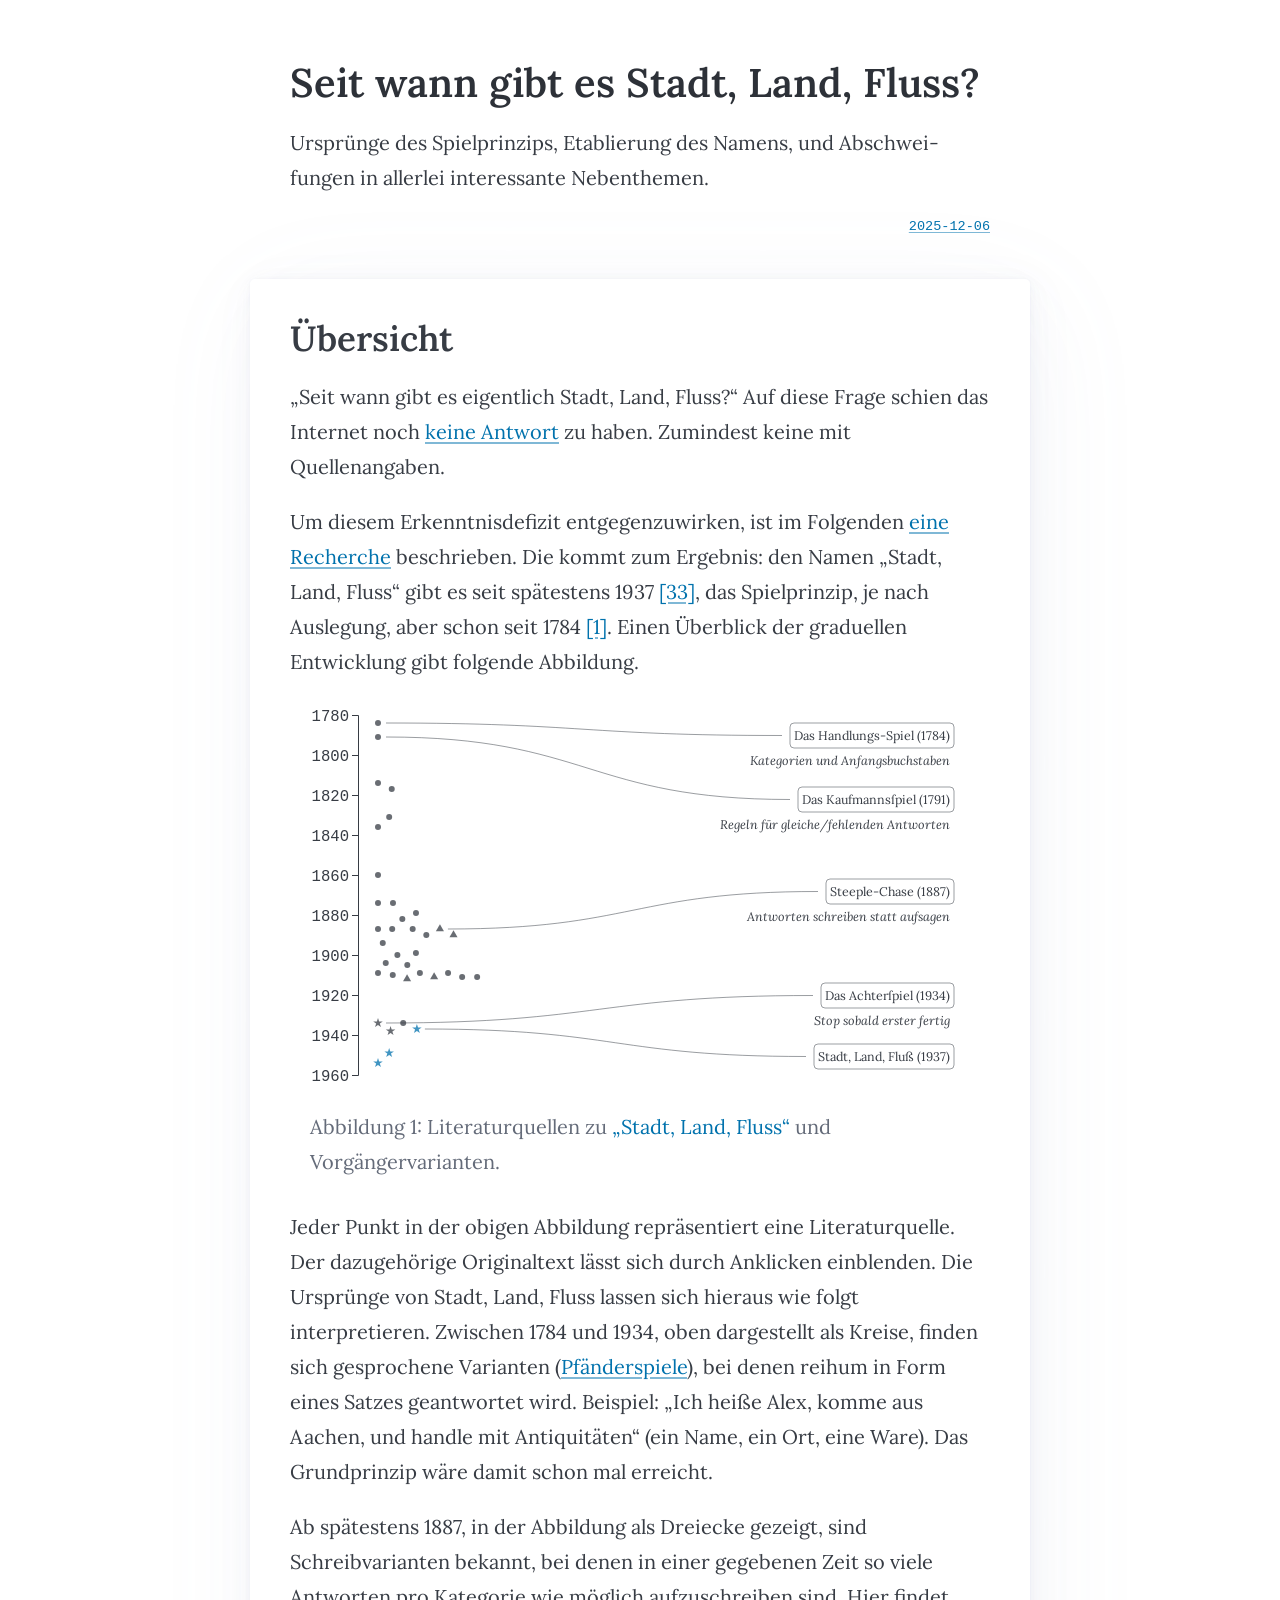
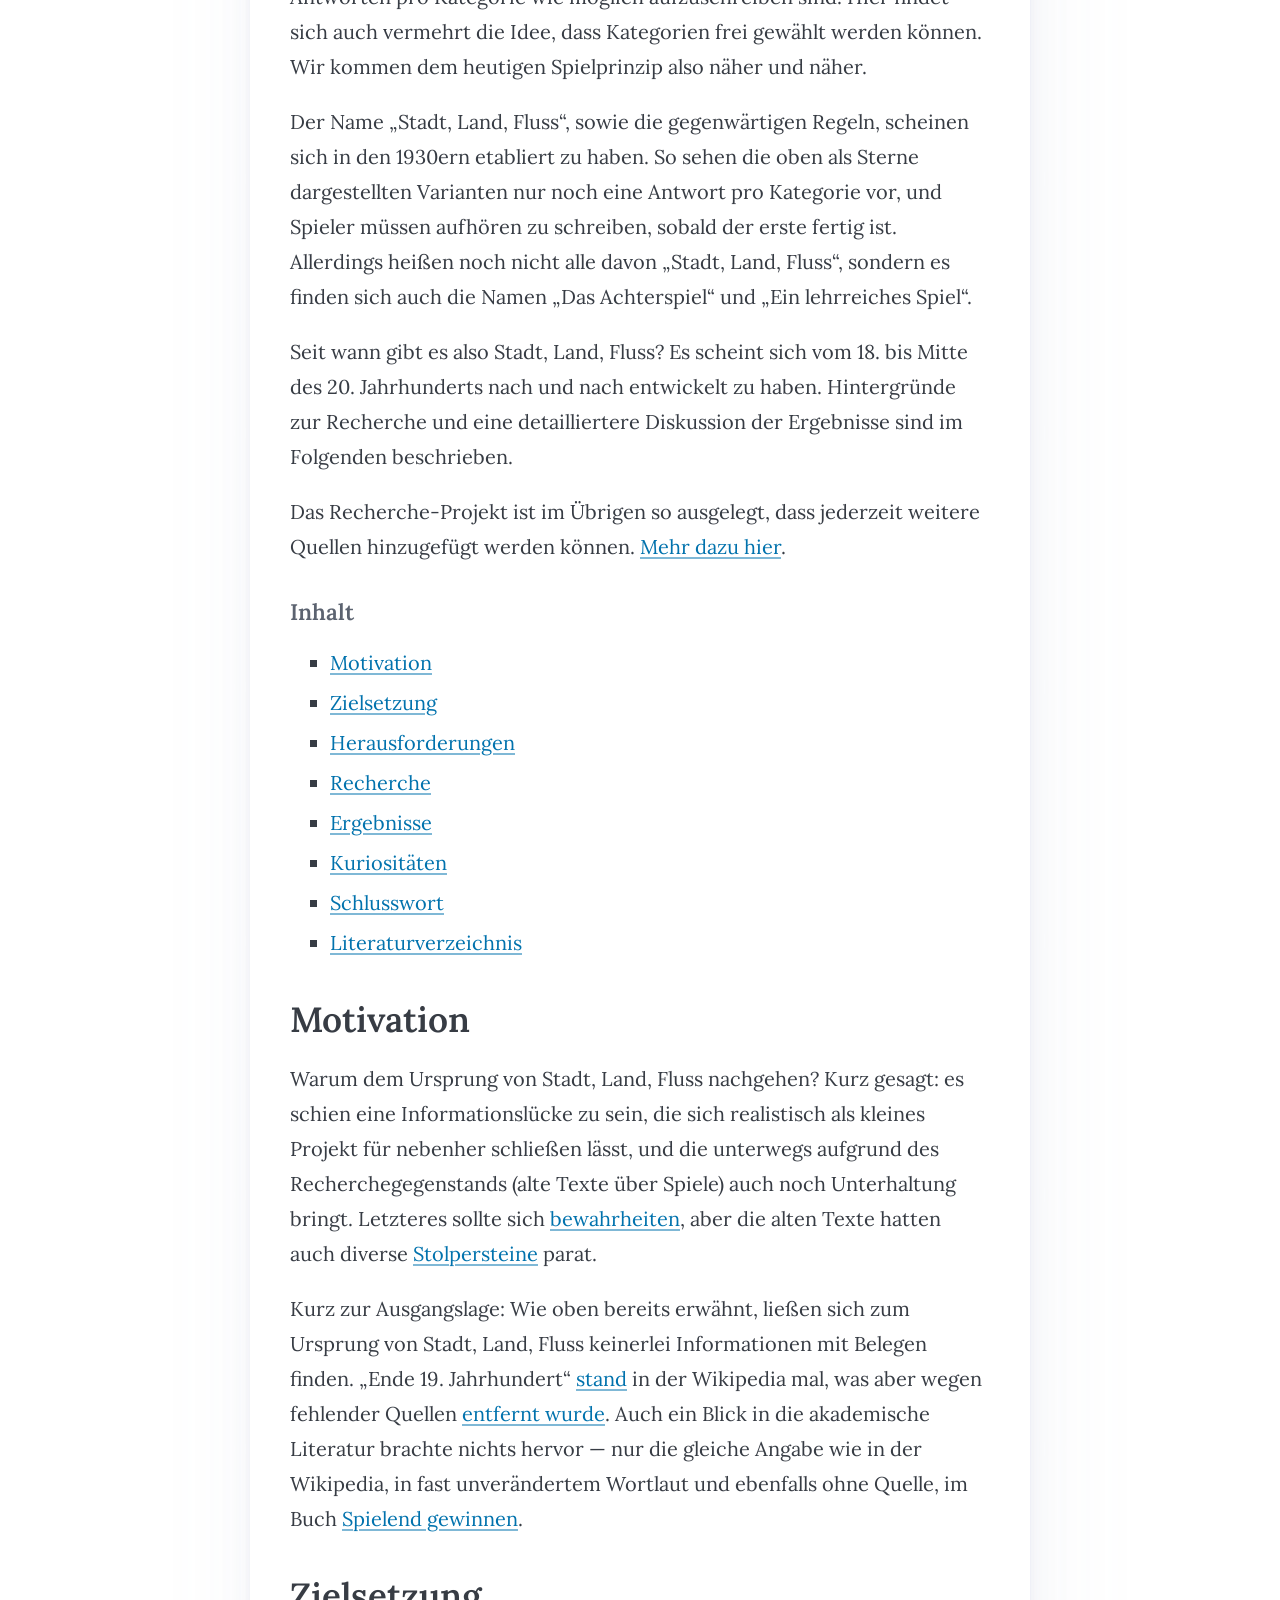
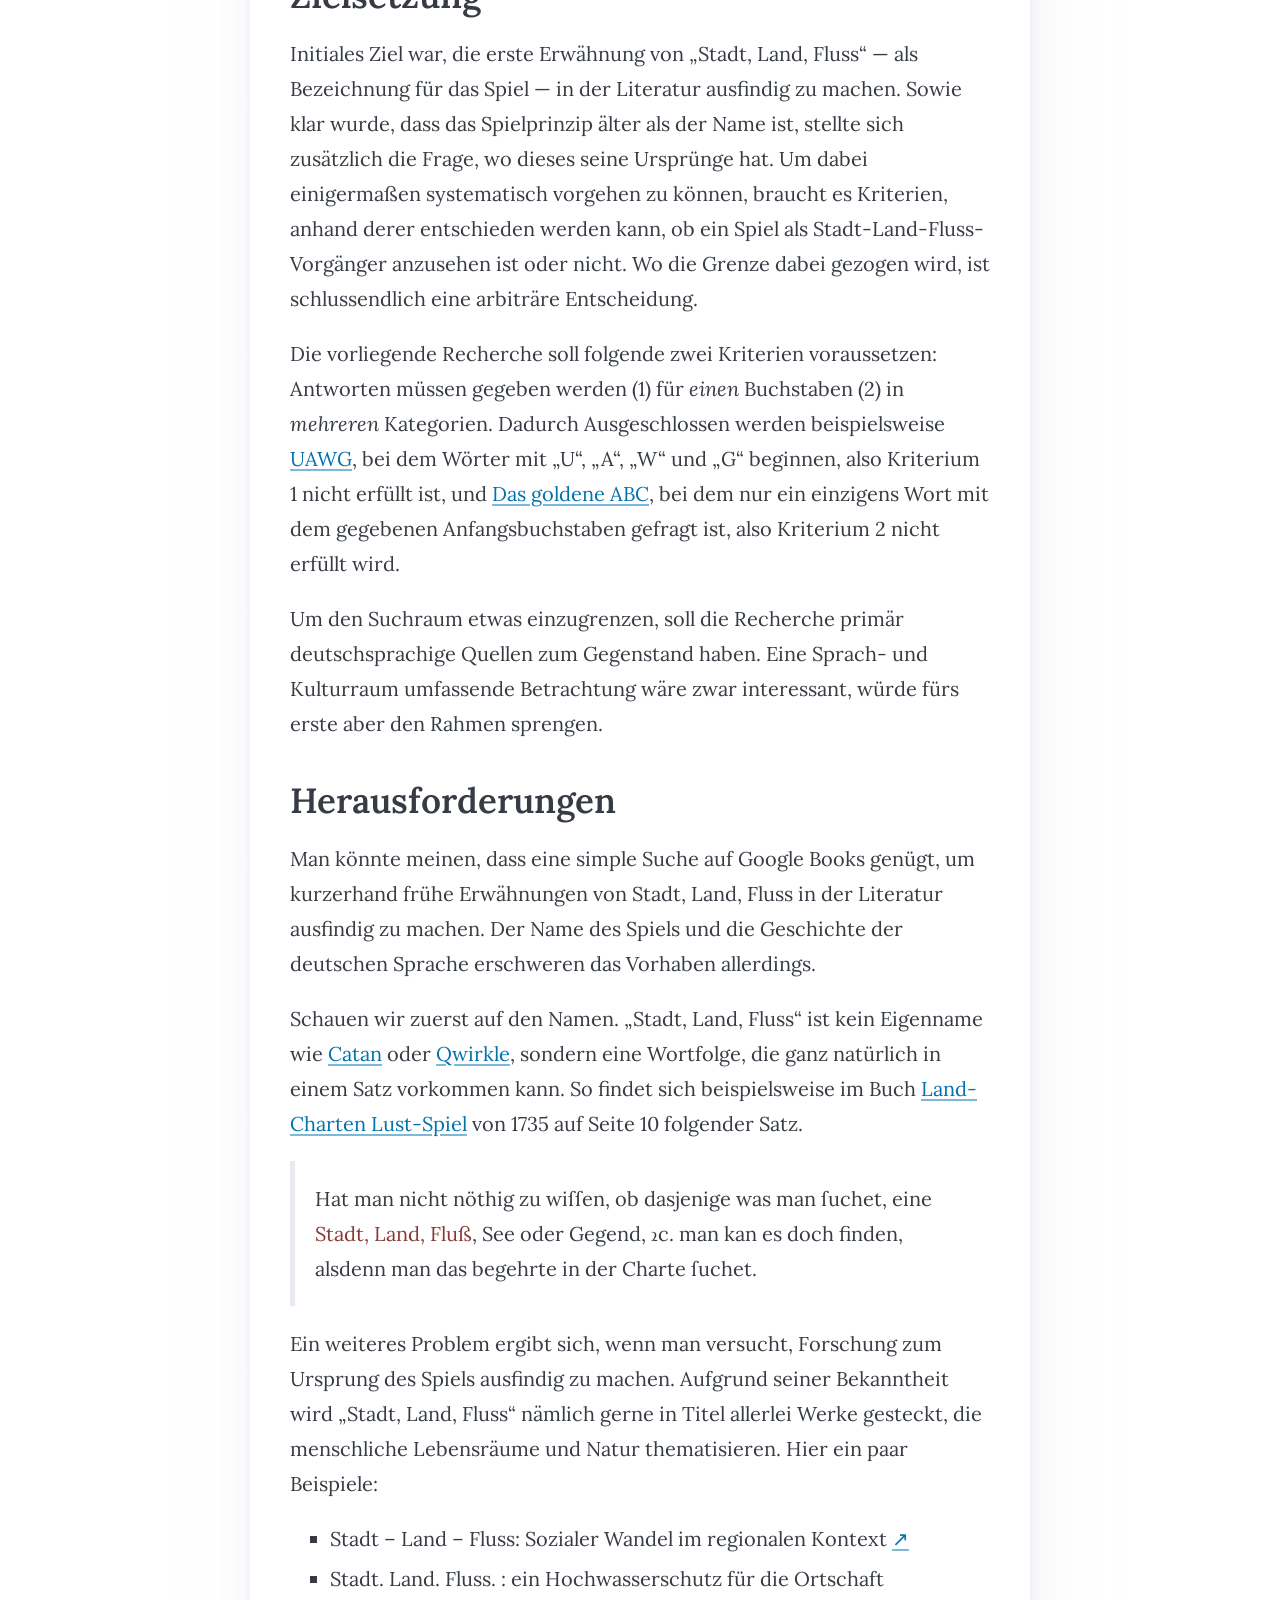
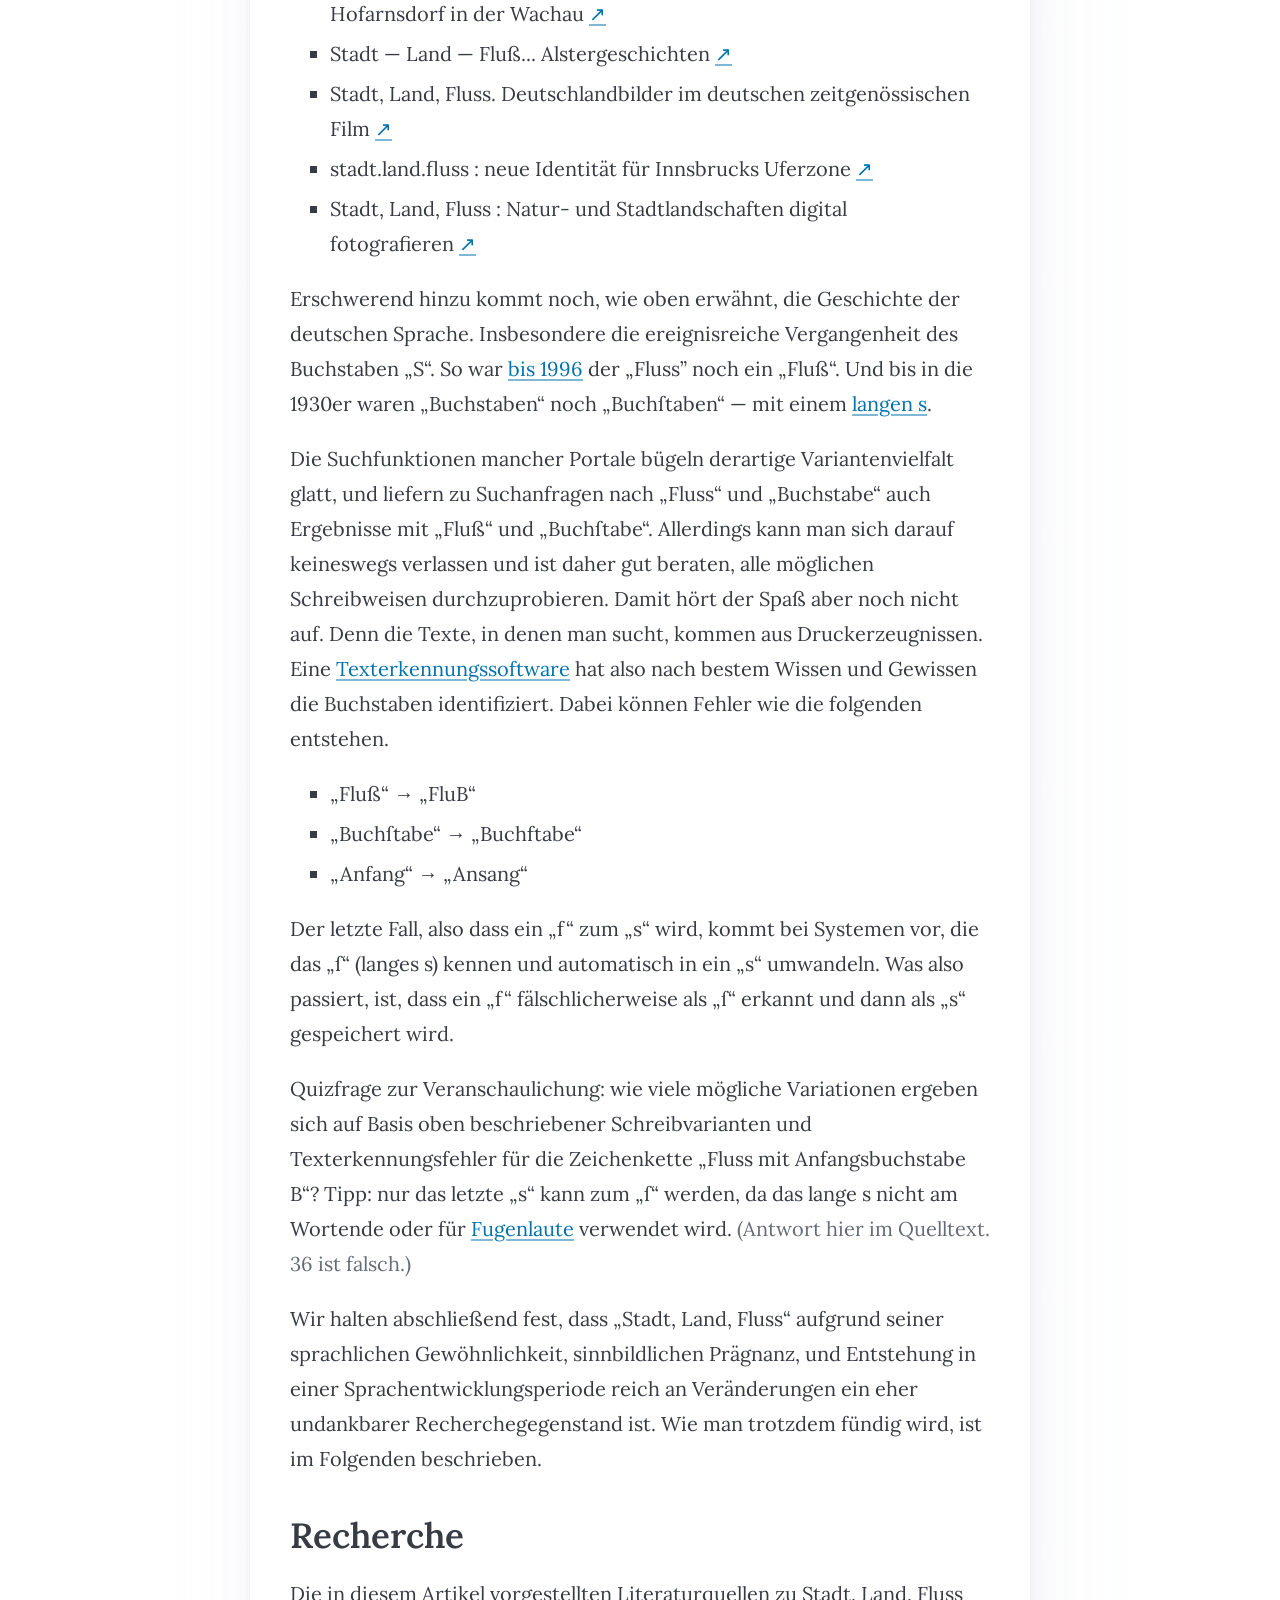
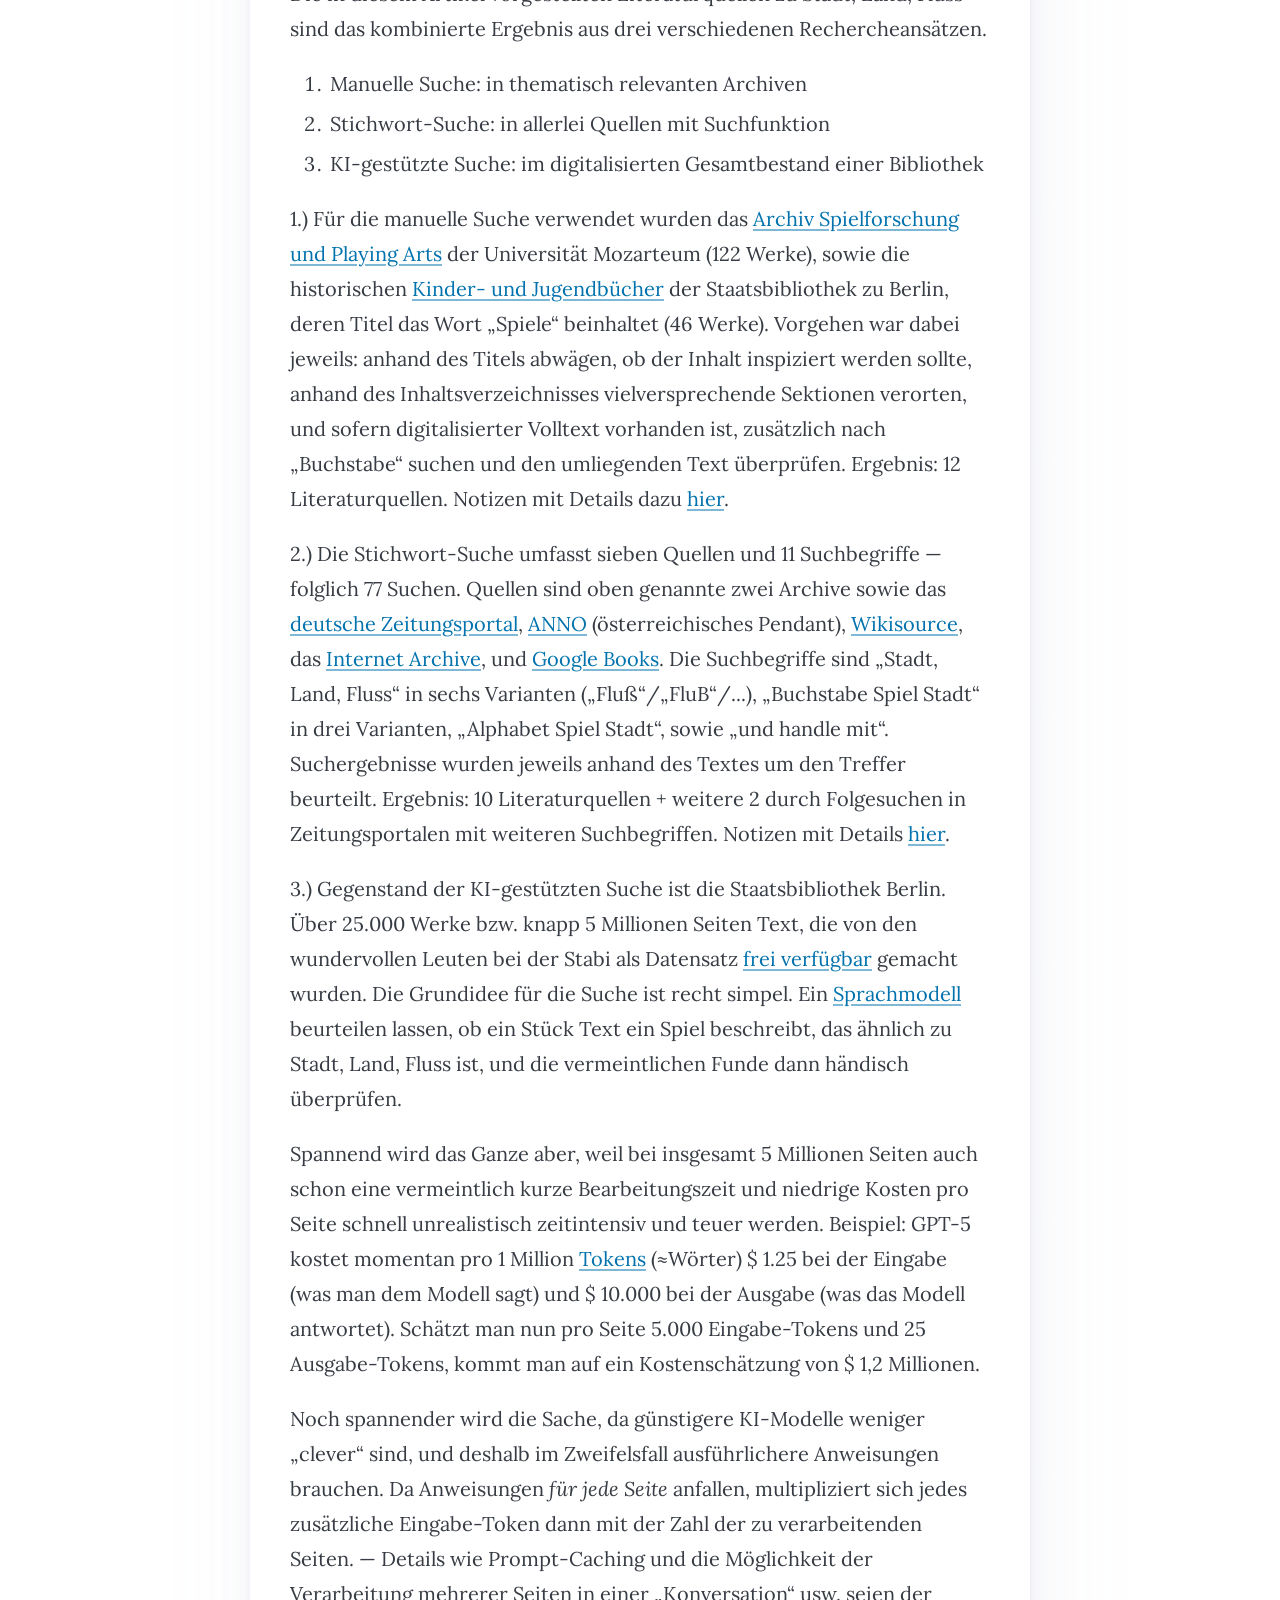
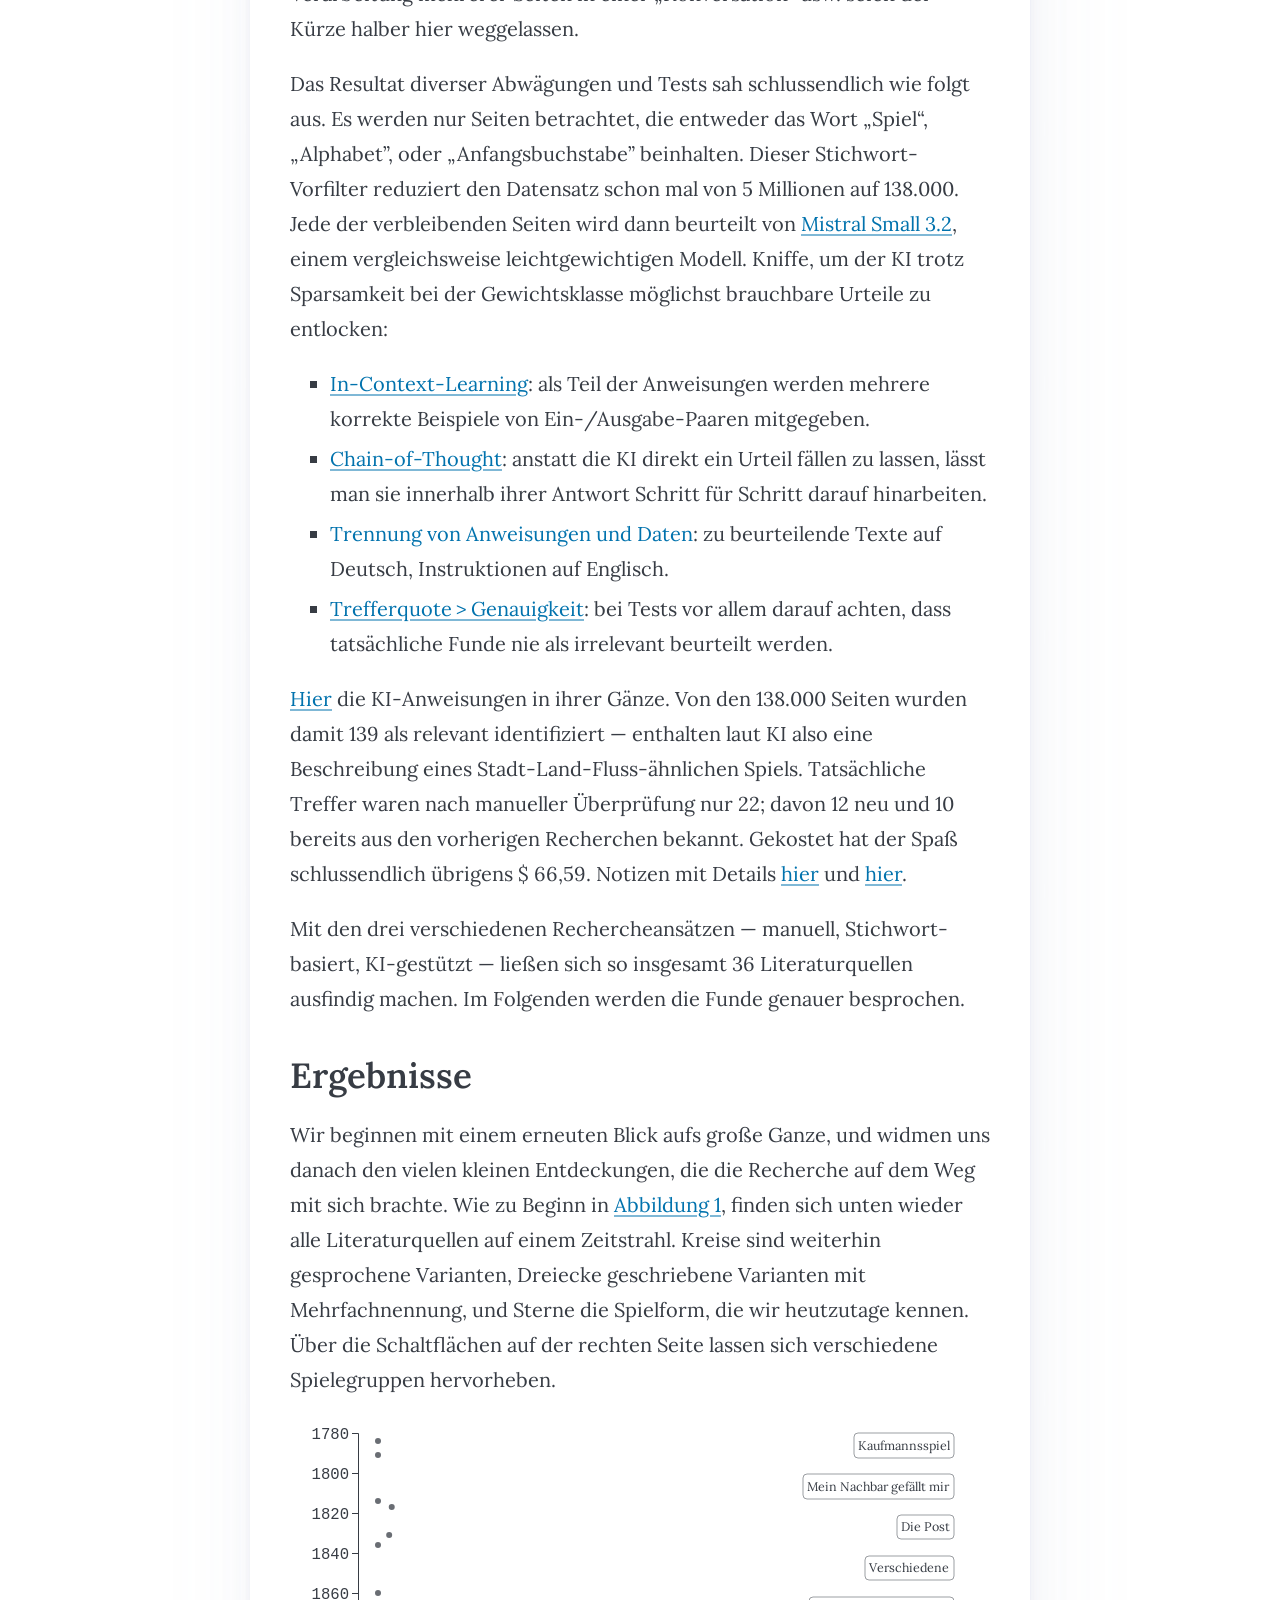
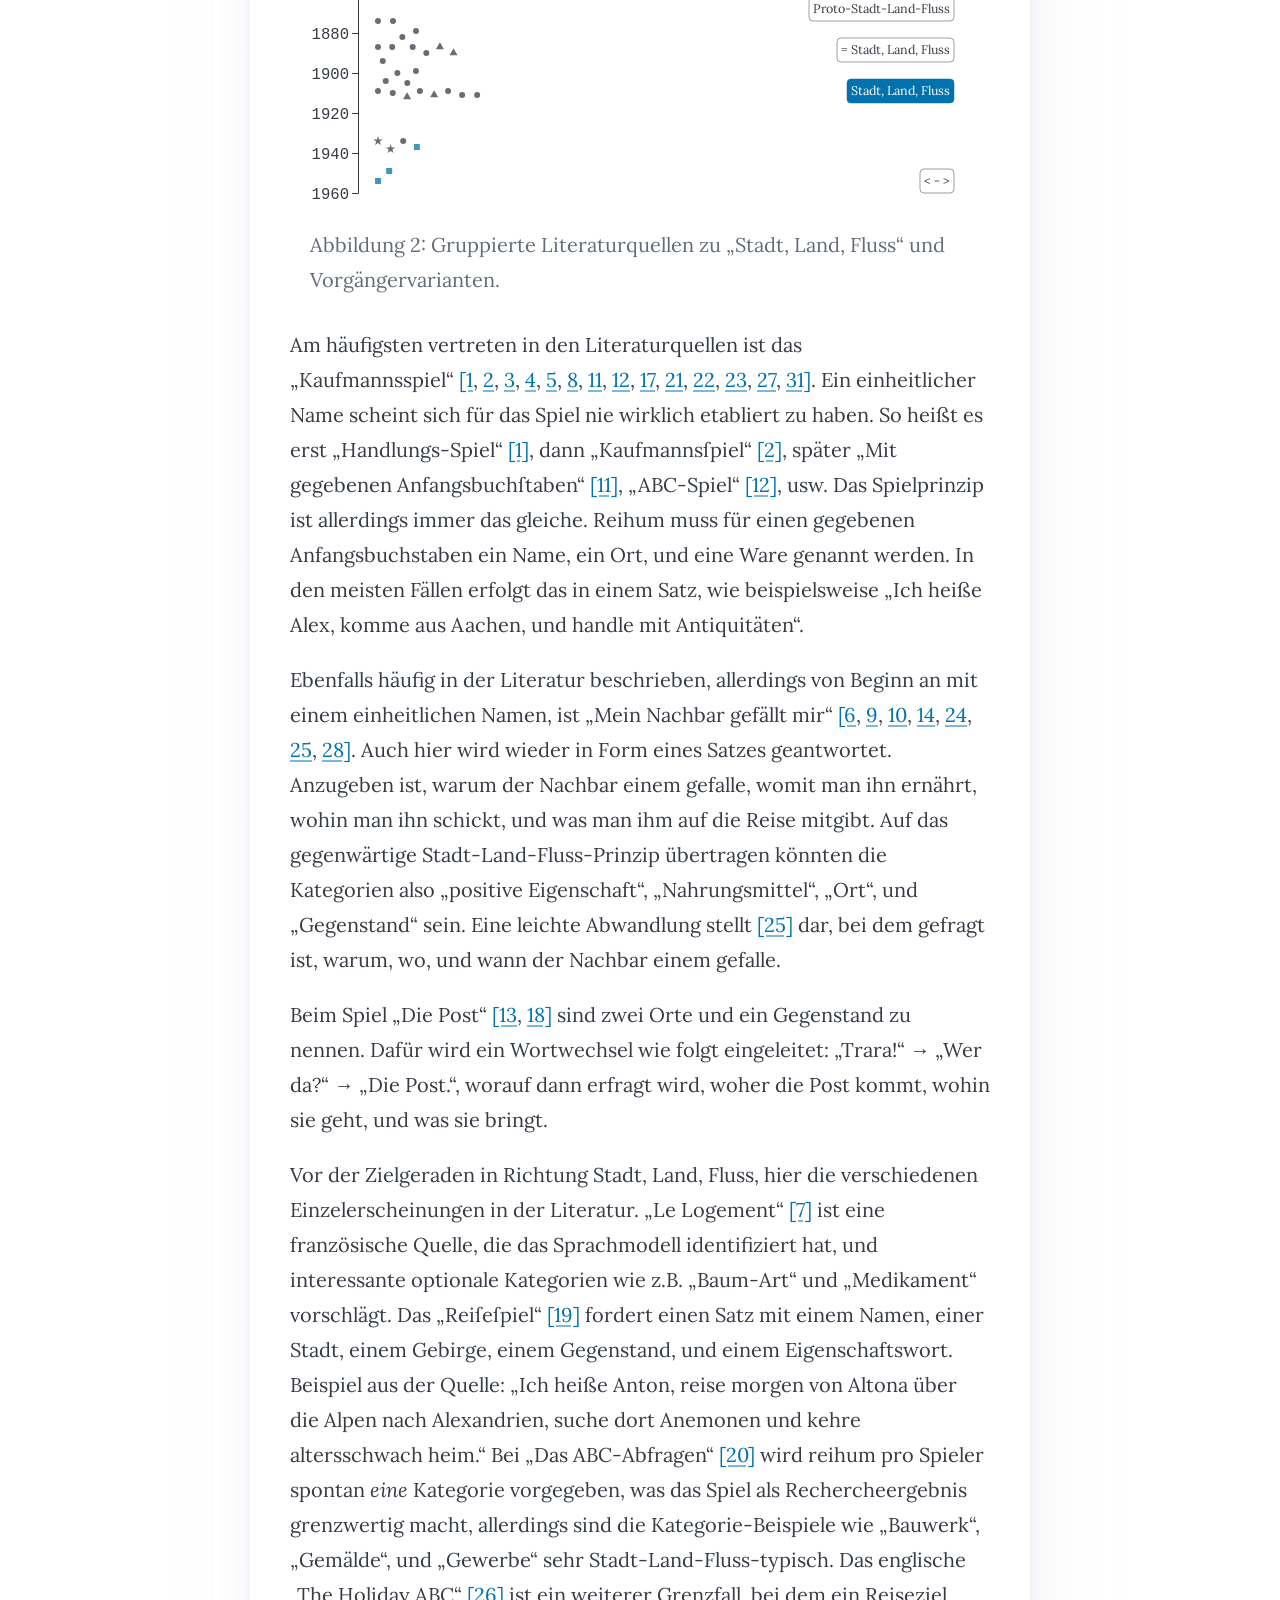
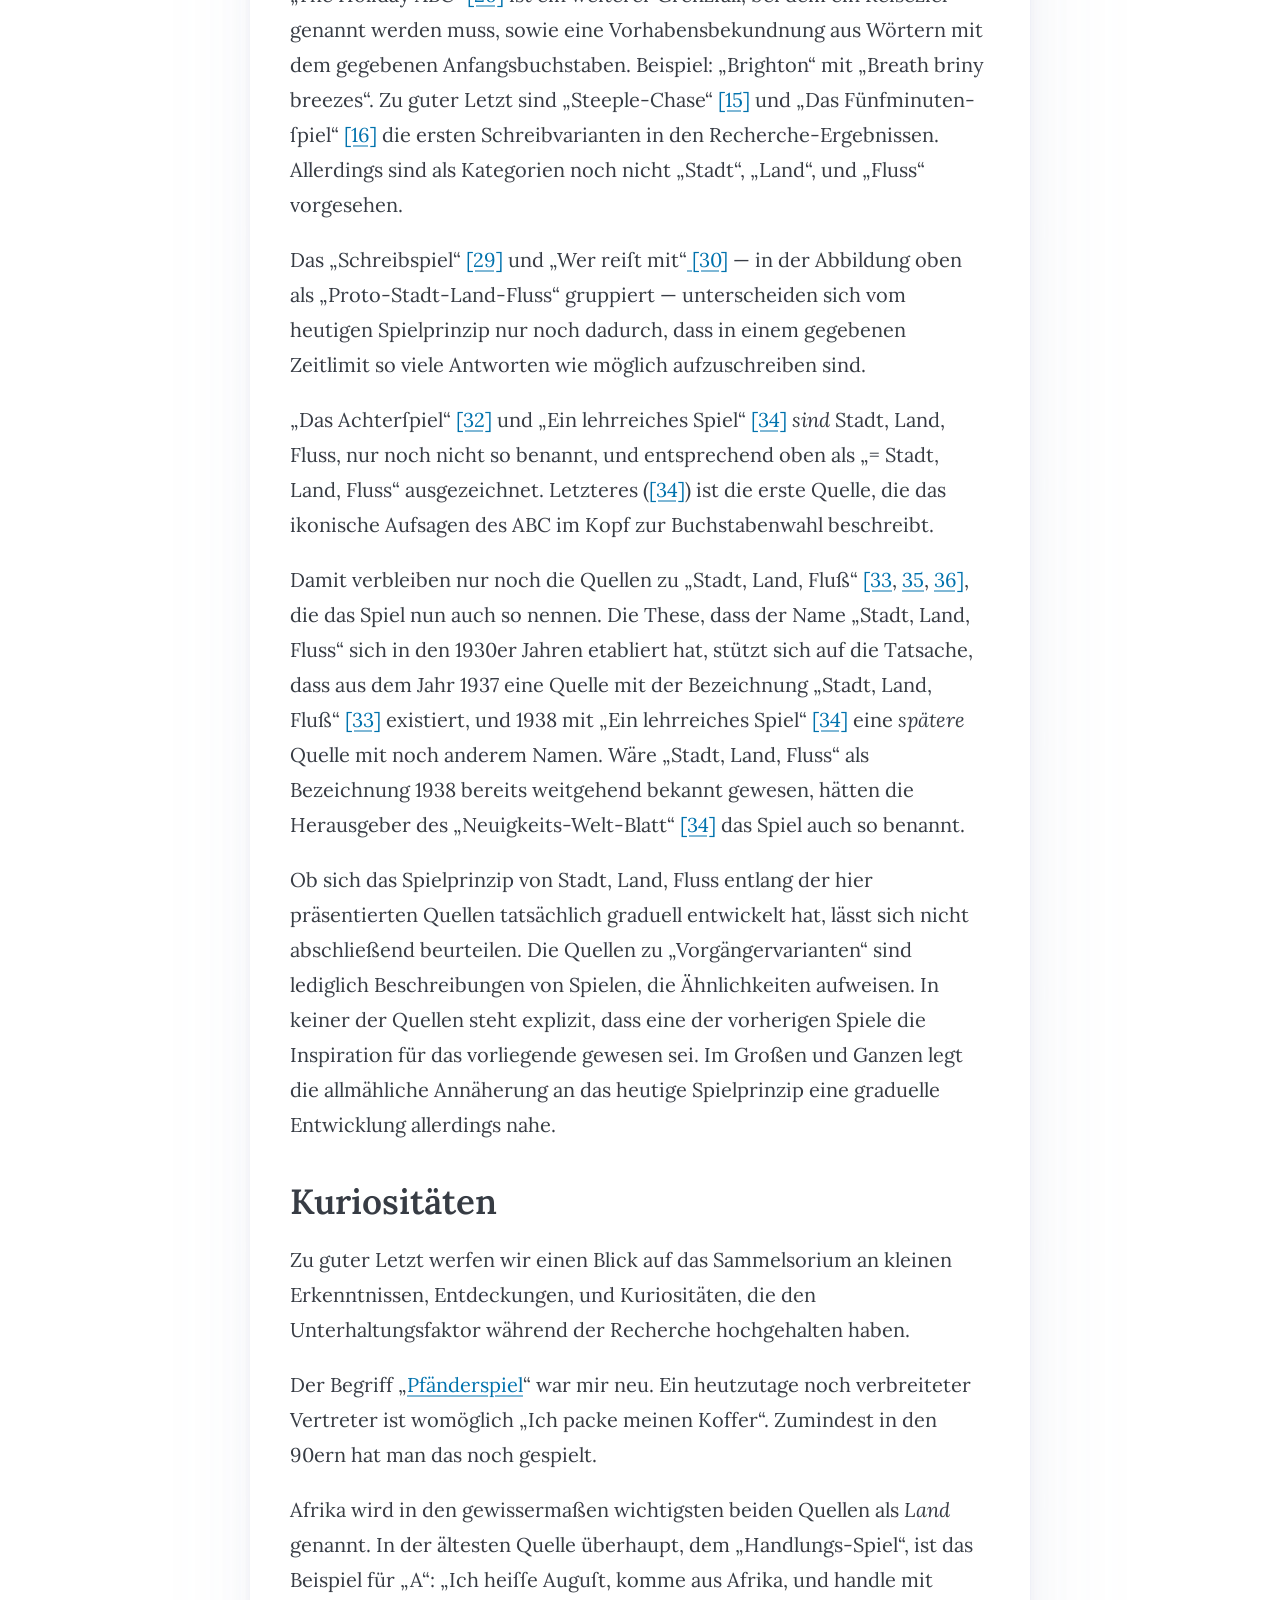
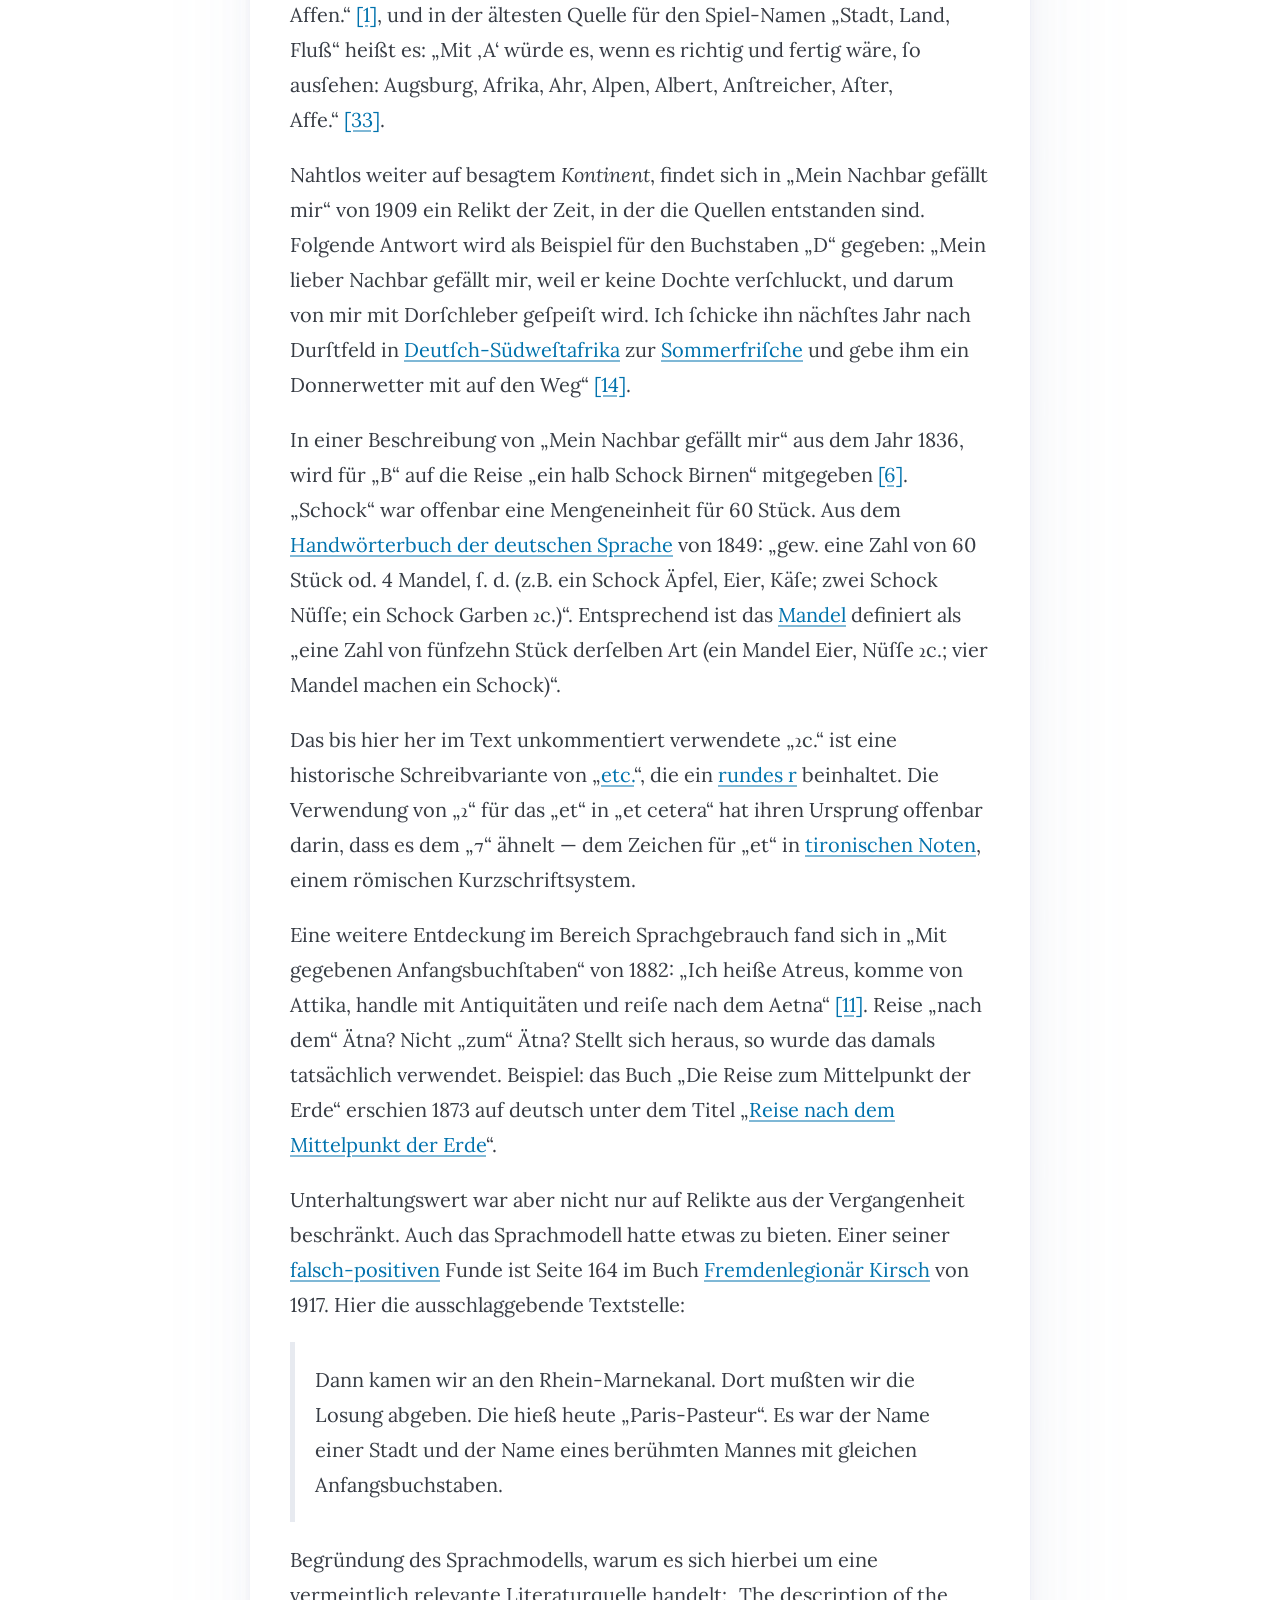
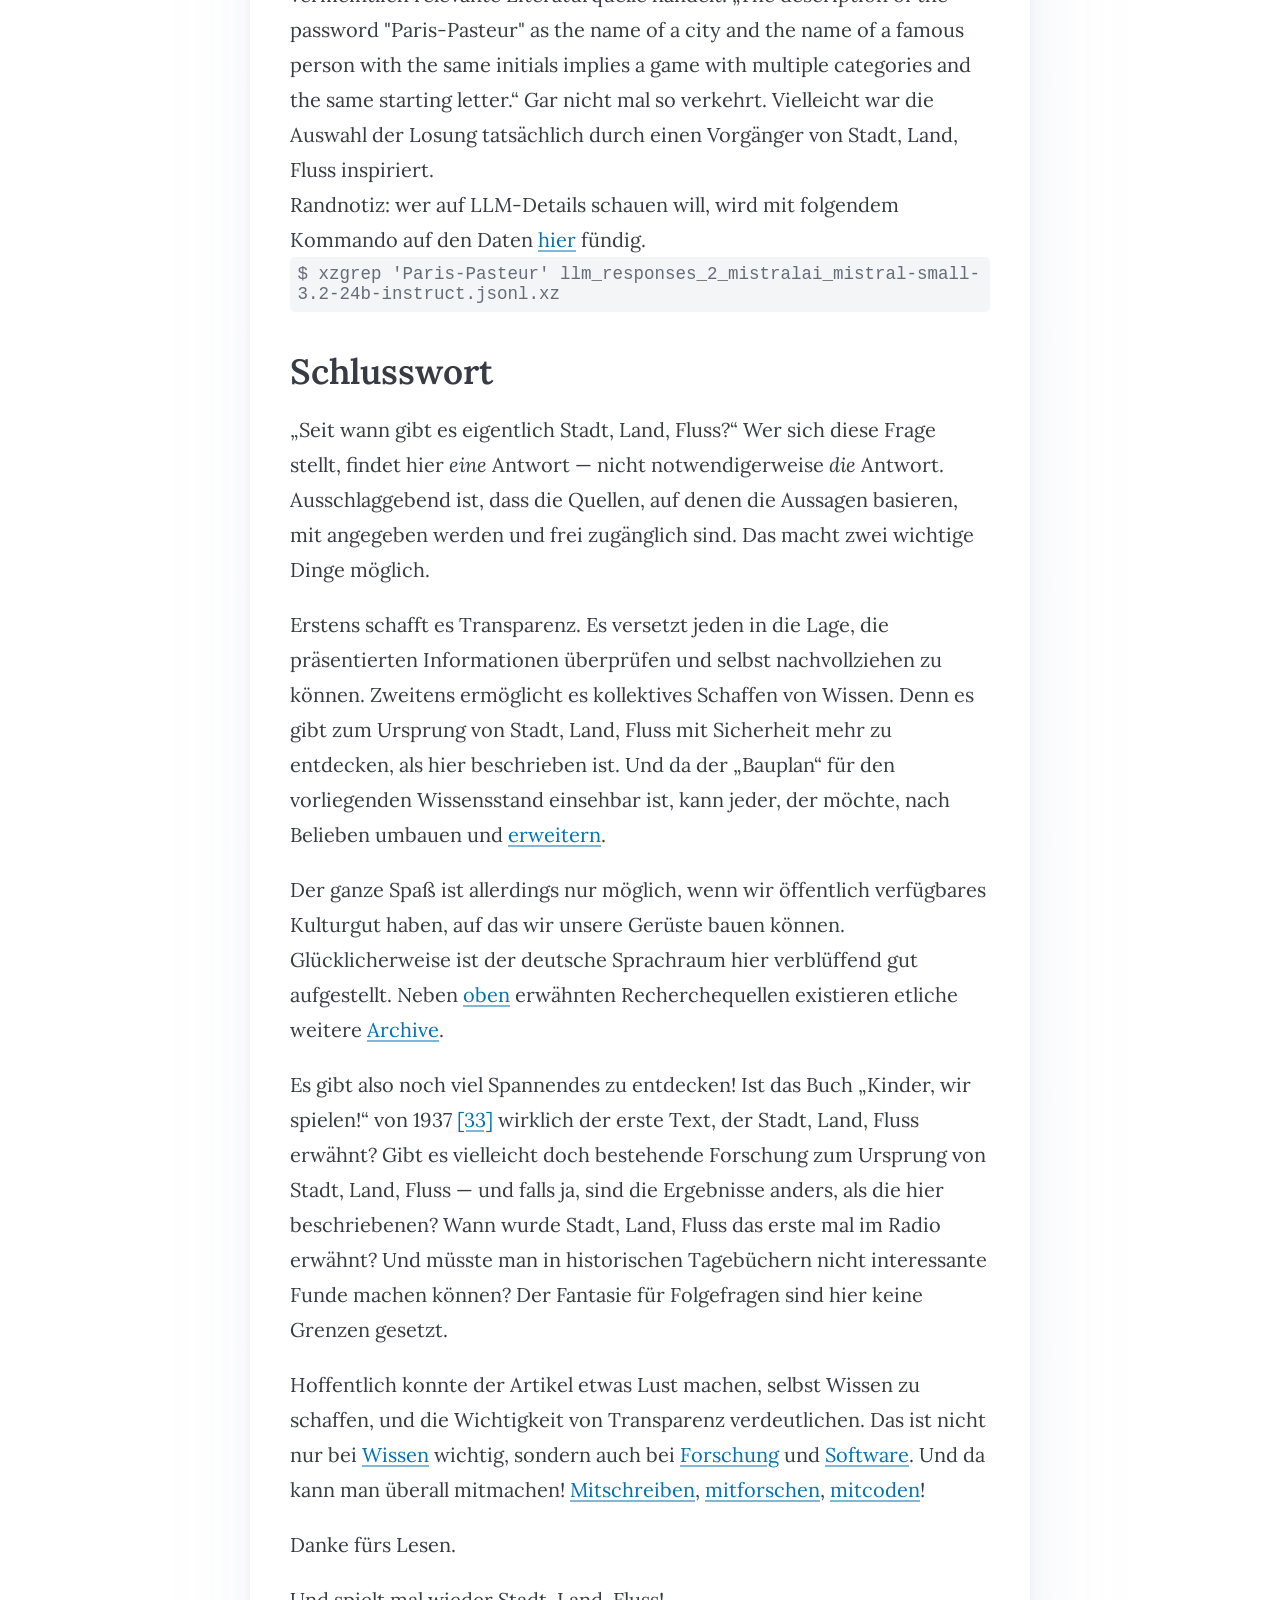
==== docs/index.html @ f48418c6 "remove unnecessary space" ====
<!DOCTYPE html>
<html lang="de">

<head>
    <meta charset="UTF-8">
    <meta name="viewport" content="width=device-width, initial-scale=1.0">
    <title>Seit wann gibt es Stadt, Land, Fluss?</title>

    <meta name="description" content="Recherche zu den Ursprüngen von Stadt, Land, Fluss">
    <meta name="keywords" content="Stadt Land Fluss, Pen and Paper, Gesellschaftsspiel, Spielgeschichte, Pfänderspiel">
    <meta name="author" content="Tarek Saier">
    <meta name="robots" content="index, follow">

    <!-- Pico.css -->
    <link rel="stylesheet" href="css/pico.min.css">
    <link rel="stylesheet" href="css/pico.colors.min.css">

    <!-- Lora Font -->
    <link rel="stylesheet" href="css/fonts.css">

    <style>
        /* Override Pico.css font variable to use Lora */
        :root {
            --pico-font-family: 'Lora', serif;
            --pico-line-height: 1.75;
        }

        h1,
        h2,
        h3,
        h4,
        h5,
        h6 {
            --pico-font-weight: 600;
        }

        .nobreak {
            hyphens: none;
        }

        header,
        article,
        footer {
            max-width: 65ch;
            margin: 0 auto;
            padding: 2rem 2rem;
        }

        footer {
            text-align: center;
            line-height: 1.25;
        }

        header small,
        #author-info {
            /** date with repo link */
            font-family: monospace;
            display: block;
            text-align: right;
        }

        article,
        blockquote,
        footer {
            hyphens: auto;
        }

        section:not(:first-of-type) {
            /** space between sections */
            margin-top: 2rem;
        }

        li:target {
            animation: fadeHighlight 3s ease-out forwards;
        }

        @keyframes fadeHighlight {
            0% {
                background-color: var(--pico-primary-focus);
            }

            100% {
                background-color: transparent;
            }
        }

        figure {
            margin: 1rem;
        }

        .tick text {
            font-size: calc(var(--pico-font-size) * 1.25);
            font-family: monospace;
        }

        .overlay {
            position: fixed;
            top: 0;
            left: 0;
            width: 100%;
            height: 100%;
            background-color: color-mix(in srgb, var(--pico-background-color) 70%, transparent);
            display: none;
            align-items: center;
            justify-content: center;
            z-index: 1000;
            padding: 0.5rem;
        }

        .overlay.active {
            display: flex;
        }

        .overlay-card {
            max-width: 65ch;
            width: 100%;
            background-color: color-mix(in srgb, var(--pico-switch-background-color), var(--pico-background-color));
            border-radius: var(--pico-border-radius);
            padding: 2rem;
            position: relative;
            max-height: 85dvh;
            overflow-y: auto;
            overscroll-behavior: contain;
        }

        .overlay-controls {
            position: absolute;
            top: 1rem;
            right: 1rem;
            display: grid;
            grid-template-columns: min-content;
            gap: 0.5rem;
            justify-items: end;
        }

        .overlay-button {
            background: none;
            border: none;
            font-size: 1.5rem;
            cursor: pointer;
            color: var(--pico-primary);
            padding: 0.5rem;
            line-height: 1;
            width: 100%;
            text-align: center;
        }

        .overlay-button:hover:not(:disabled) {
            color: var(--pico-primary-hover);
        }

        .overlay-button:disabled {
            opacity: 0.3;
            cursor: not-allowed;
        }

        .overlay-card h3 {
            padding-right: 1.5rem;
        }

        .overlay-card .overlay-citation,
        .overlay-card .overlay-cats {
            padding-right: 1.5rem;
        }

        .category {
            background-color: var(--pico-form-element-active-background-color);
            border: solid 1px var(--pico-ins-color);
            border-radius: calc(var(--pico-border-radius) * 2);
            padding: 0 8px;
            display: inline-block;
        }

        .cat-mark {
            text-decoration: underline dotted var(--pico-ins-color);
            text-decoration-thickness: 2px;
        }

        /* Keyboard focus styles for SVG elements */
        .highlight-button:focus,
        .spread-button:focus,
        .data-point:focus {
            outline: 2px ridge var(--pico-primary);
            outline-offset: 2px;
            border-radius: 5px;
        }

        .highlight-button:focus:not(:focus-visible),
        .spread-button:focus:not(:focus-visible),
        .data-point:focus:not(:focus-visible) {
            outline: none;
        }
    </style>
</head>

<body>
    <main>
        <header>
            <h1>Seit wann gibt es Stadt, Land, Fluss?</h1>
            <p>Ursprünge des Spiel­prin­zips, Eta­blie­rung des Namens, und Ab­schwei­fungen in aller­lei
                in­te­res­sante Ne­ben­the­men.</p>
            <small><a href="https://github.com/IllDepence/slf-origins">2025-12-06</a></small>
        </header>

        <article>
            <section>
                <h2 id="uebersicht">Übersicht</h2>
                <p>
                    „Seit wann gibt es eigentlich Stadt, Land, Fluss?“ Auf diese Frage schien das Internet noch <a
                        href="#motivation">keine Antwort</a> zu haben. Zumindest keine mit Quellenangaben.
                </p>
                <p>
                    Um diesem Erkenntnisdefizit entgegenzuwirken, ist im Folgenden <a href="#toc">eine Recherche</a>
                    beschrieben. Die kommt zum Ergebnis:
                    den Namen „Stadt, Land, Fluss“ gibt es seit spätestens 1937&nbsp;<a href="#lit33"
                        title="zur Quellenangabe">[33]</a>,
                    das Spielprinzip, je nach Auslegung, aber schon seit 1784&nbsp;<a href="#lit1"
                        title="zur Quellenangabe">[1]</a>.
                    Einen Überblick der graduellen Entwicklung gibt folgende Abbildung.
                </p>
                <figure id="fig1">
                    <figcaption>
                        Abbildung 1: Literaturquellen zu <span style="color: var(--pico-primary-background);">„Stadt,
                            Land, Fluss“</span> und Vorgängervarianten.
                    </figcaption>
                </figure>
                <p>
                    Jeder Punkt in der obigen Abbildung repräsentiert eine Literaturquelle.
                    Der dazugehörige Originaltext lässt sich durch Anklicken einblenden.
                    Die Ursprünge von Stadt, Land, Fluss lassen sich hieraus wie folgt interpretieren.
                    Zwischen 1784 und 1934, oben dargestellt als Kreise, finden sich gesprochene Varianten (<a
                        href="https://de.wikipedia.org/wiki/Pf%C3%A4nderspiel">Pfänderspiele</a>),
                    bei denen reihum in Form eines Satzes geantwortet wird. Beispiel: „Ich heiße Alex, komme aus Aachen,
                    und handle mit Antiquitäten“ (ein Name, ein Ort, eine Ware).
                    Das Grundprinzip wäre damit schon mal erreicht.
                </p>
                <p>
                    Ab spätestens 1887, in der Abbildung als Dreiecke gezeigt, sind Schreibvarianten bekannt, bei denen
                    in einer gegebenen Zeit so viele Antworten pro Kategorie wie möglich aufzuschreiben sind.
                    Hier findet sich auch vermehrt die Idee, dass Kategorien frei gewählt werden können.
                    Wir kommen dem heutigen Spielprinzip also näher und näher.
                </p>
                <p>
                    Der Name „Stadt, Land, Fluss“, sowie die gegenwärtigen Regeln, scheinen sich in den 1930ern
                    etabliert zu haben.
                    So sehen die oben als Sterne dargestellten Varianten nur noch eine Antwort pro Kategorie vor, und
                    Spieler müssen aufhören zu schreiben, sobald der erste fertig ist.
                    Allerdings heißen noch nicht alle davon „Stadt, Land, Fluss“, sondern es finden sich auch die Namen
                    „Das Achterspiel“ und „Ein lehrreiches Spiel“.
                </p>
                <p>
                    Seit wann gibt es also Stadt, Land, Fluss?
                    Es scheint sich vom 18. bis Mitte des 20. Jahrhunderts nach und nach entwickelt zu haben.
                    Hintergründe zur Recherche und eine detailliertere Diskussion der Ergebnisse sind im Folgenden
                    beschrieben.
                </p>
                <p>
                    Das Recherche-Projekt ist im Übrigen so ausgelegt, dass jederzeit weitere Quellen hinzugefügt werden
                    können.
                    <a href="https://github.com/IllDepence/slf-origins">Mehr dazu hier</a>.
                </p>
                <h5 id="toc">Inhalt</h5>
                <ul>
                    <li><a href="#motivation">Motivation</a></li>
                    <li><a href="#zielsetzung">Zielsetzung</a></li>
                    <li><a href="#herausforderungen">Herausforderungen</a></li>
                    <li><a href="#recherche">Recherche</a></li>
                    <li><a href="#ergebnisse">Ergebnisse</a></li>
                    <li><a href="#kuriositaeten">Kuriositäten</a></li>
                    <li><a href="#schlusswort">Schlusswort</a></li>
                    <li><a href="#literaturverzeichnis">Literaturverzeichnis</a></li>
                </ul>
            </section>
            <section>
                <h2 id="motivation">Motivation</h2>
                <p>
                    Warum dem Ursprung von Stadt, Land, Fluss nachgehen?
                    Kurz gesagt: es schien eine Informationslücke zu sein,
                    die sich realistisch als kleines Projekt für nebenher schließen lässt,
                    und die unterwegs aufgrund des Recherchegegenstands (alte Texte über Spiele) auch noch Unterhaltung
                    bringt.
                    Letzteres sollte sich <a href="#kuriositaeten">bewahrheiten</a>, aber die alten Texte hatten auch
                    diverse <a href="#herausforderungen">Stolpersteine</a> parat.
                </p>
                <p>
                    Kurz zur Ausgangslage:
                    Wie oben bereits erwähnt, ließen sich zum Ursprung von Stadt, Land, Fluss keinerlei Informationen
                    mit Belegen finden. „Ende 19. Jahrhundert“
                    <a href="https://de.wikipedia.org/w/index.php?title=Stadt,_Land,_Fluss&oldid=206263879#Geschichte">
                        stand</a>
                    in der <span class="nobreak">Wikipedia</span> mal, was aber wegen fehlender Quellen
                    <a
                        href="https://de.wikipedia.org/w/index.php?title=Stadt%2C_Land%2C_Fluss&diff=206263965&oldid=206263879">
                        entfernt wurde</a>.
                    Auch ein Blick in die akademische Literatur brachte nichts hervor — nur die gleiche Angabe wie in
                    der Wikipedia, in fast unverändertem Wortlaut und ebenfalls ohne Quelle, im Buch <a
                        href="https://doi.org/10.1007/978-3-658-04441-1_16">Spielend gewinnen</a>.
                    <!-- TODO: check Nov. 2025 Edition: https://link.springer.com/chapter/10.1007/978-3-658-49429-2_16 -->
                </p>
            </section>
            <section>
                <h2 id="zielsetzung">Zielsetzung</h2>
                <p>
                    Initiales Ziel war, die erste Erwähnung von „Stadt, Land, Fluss“ — als Bezeichnung für das Spiel —
                    in der Literatur ausfindig zu machen. Sowie klar wurde, dass das Spielprinzip älter als der
                    Name ist, stellte sich zusätzlich die Frage, wo dieses seine Ursprünge hat.
                    Um dabei einigermaßen systematisch vorgehen zu können, braucht es Kriterien,
                    anhand derer entschieden werden kann, ob ein Spiel als Stadt-Land-Fluss-Vorgänger anzusehen ist oder
                    nicht.
                    Wo die Grenze dabei gezogen wird, ist schlussendlich eine arbiträre Entscheidung.
                </p>
                <p>
                    Die vorliegende Recherche soll folgende zwei Kriterien voraussetzen:
                    Antworten müssen gegeben werden
                    (1) für <em>einen</em> Buchstaben
                    (2) in <em>mehreren</em> Kategorien.
                    Dadurch Ausgeschlossen werden beispielsweise
                    <a
                        href="https://digital.staatsbibliothek-berlin.de/werkansicht?PPN=PPN745180493&PHYSID=PHYS_0038">UAWG</a>,
                    bei dem Wörter mit „U“, „A“, „W“ und „G“ beginnen, also Kriterium 1 nicht erfüllt ist, und
                    <a href="https://digital.staatsbibliothek-berlin.de/werkansicht?PPN=PPN745171761&PHYSID=PHYS_0067">Das
                        goldene ABC</a>, bei dem nur ein einzigens Wort mit dem gegebenen Anfangsbuchstaben gefragt ist,
                    also Kriterium 2 nicht erfüllt wird.
                </p>
                <p>
                    Um den Suchraum etwas einzugrenzen, soll die Recherche primär deutschsprachige Quellen zum
                    Gegenstand haben. Eine Sprach- und Kulturraum umfassende Betrachtung wäre zwar interessant, würde
                    fürs erste aber den Rahmen sprengen.
                </p>
            </section>
            <section>
                <h2 id="herausforderungen">Herausforderungen</h2>
                <p>
                    Man könnte meinen, dass eine simple Suche auf Google Books genügt, um kurzerhand frühe Erwähnungen
                    von Stadt, Land, Fluss in der Literatur ausfindig zu machen.
                    Der Name des Spiels und die Geschichte der deutschen Sprache erschweren das Vorhaben allerdings.
                </p>
                <p>
                    Schauen wir zuerst auf den Namen. „Stadt, Land, Fluss“ ist kein Eigenname wie <a
                        href="https://de.wikipedia.org/wiki/Die_Siedler_von_Catan">Catan</a> oder <a
                        href="https://de.wikipedia.org/wiki/Qwirkle">Qwirkle</a>, sondern eine Wortfolge, die ganz
                    natürlich in einem Satz vorkommen kann.
                    So findet sich beispielsweise im Buch
                    <a href="https://www.google.de/books/edition/Land_Charten_Lust_Spiel/A2VXAAAAcAAJ">Land-Charten
                        Lust-Spiel</a> von 1735 auf Seite 10 folgender Satz.
                </p>
                <blockquote>
                    Hat man nicht nöthig zu wiſſen, ob dasjenige was man ſuchet, eine <span
                        style="color: var(--pico-del-color);">Stadt, Land, Fluß</span>, See oder Gegend, ꝛc. man kan
                    es doch finden, alsdenn man das begehrte in der Charte ſuchet.
                </blockquote>
                <p>
                    Ein weiteres Problem ergibt sich, wenn man versucht, Forschung zum Ursprung des Spiels ausfindig zu
                    machen.
                    Aufgrund seiner Bekanntheit wird „Stadt, Land, Fluss“ nämlich gerne in Titel allerlei Werke
                    gesteckt,
                    die menschliche Lebensräume und Natur thematisieren. Hier ein paar Beispiele:
                </p>
                <ul>
                    <li>Stadt – Land – Fluss: Sozialer Wandel im regionalen Kontext&nbsp;<a
                            href="https://doi.org/10.1007/978-3-658-16001-2">↗</a></li>
                    <li>Stadt. Land. Fluss. : ein Hochwasserschutz für die Ortschaft Hofarnsdorf in der Wachau&nbsp;<a
                            href="https://doi.org/10.34726/hss.2015.27533">↗</a></li>
                    <li>Stadt — Land — Fluß... Alstergeschichten&nbsp;<a
                            href="https://doi.org/10.1007/978-3-663-10270-0_7">↗</a></li>
                    <li>Stadt, Land, Fluss. Deutschlandbilder im deutschen zeitgenössischen Film&nbsp;<a
                            href="https://hdl.handle.net/11392/1378146">↗</a></li>
                    <li>stadt.land.fluss : neue Identität für Innsbrucks Uferzone&nbsp;<a
                            href="https://doi.org/10.34726/hss.2014.24531">↗</a></li>
                    <li>Stadt, Land, Fluss : Natur- und Stadtlandschaften digital fotografieren&nbsp;<a
                            href="http://www.deutsche-digitale-bibliothek.de/item/XDGWMBD6NNZMZ3GNRGTJKTRFHMW5VUZI">↗</a>
                    </li>
                </ul>
                <p>
                    Erschwerend hinzu kommt noch, wie oben erwähnt, die Geschichte der deutschen Sprache.
                    Insbesondere die ereignisreiche Vergangenheit des Buchstaben „S“.
                    So war <a
                        href="https://de.wikipedia.org/wiki/Reform_der_deutschen_Rechtschreibung_von_1996/Neuerungen#Schreibung_von_ss_und_%C3%9F">bis
                        1996</a> der „Fluss” noch ein „Fluß“.
                    Und bis in die 1930er waren „Buchstaben“ noch „Buchſtaben“ — mit einem
                    <a href="https://de.wikipedia.org/wiki/Langes_s">langen s</a>.
                </p>
                <p>
                    Die Suchfunktionen mancher Portale bügeln derartige Variantenvielfalt glatt, und liefern zu
                    Suchanfragen nach „Fluss“ und „Buchstabe“ auch Ergebnisse mit „Fluß“ und „Buchſtabe“. Allerdings
                    kann man sich darauf keineswegs verlassen und ist daher gut beraten, alle möglichen Schreibweisen
                    durchzuprobieren. Damit hört der Spaß aber noch nicht auf. Denn die Texte, in denen man sucht,
                    kommen aus Druckerzeugnissen. Eine <a
                        href="https://de.wikipedia.org/wiki/Texterkennung">Texterkennungssoftware</a>
                    hat also nach bestem Wissen und Gewissen die Buchstaben identifiziert. Dabei können Fehler wie die
                    folgenden entstehen.
                </p>
                <ul>
                    <li>„Fluß“ → „FluB“</li>
                    <li>„Buchſtabe“ → „Buchftabe“</li>
                    <li>„Anfang“ → „Ansang“</li>
                </ul>
                <p>
                    Der letzte Fall, also dass ein „f“ zum „s“ wird, kommt bei Systemen vor, die das „ſ“ (langes s)
                    kennen und automatisch in ein „s“ umwandeln. Was also passiert, ist, dass ein „f“ fälschlicherweise
                    als „ſ“ erkannt und dann als „s“ gespeichert wird.
                </p>
                <p>
                    Quizfrage zur Veranschaulichung: wie viele mögliche Variationen ergeben sich auf Basis oben
                    beschriebener Schreibvarianten und Texterkennungsfehler für die Zeichenkette „Fluss mit
                    Anfangsbuchstabe B“? Tipp: nur das letzte „s“ kann zum „ſ“ werden, da das lange s nicht am Wortende
                    oder für <a href="https://de.wikipedia.org/wiki/Fugenlaut">Fugenlaute</a> verwendet wird.
                    <span style="color: var(--pico-code-color)">(Antwort hier im Quelltext. 36 ist falsch.)</span>
                </p>
                <!--
                === simpel ===
                Anzahl der verschiedenen Variationen miteinander multiplizieren
                Fluss / Fluß / FluB = 3
                Anfang / Ansang = 2
                buchstabe / buchſtabe / buchftabe = 3
                B / ß = 2
                -> 3 × 2 × 3 × 2 = 36

                === genau ===
                vor Rechtschreibreform (Fluss schreibt sich „Fluß“; „ſ“ kann vorkommen):
                Fluß / FluB = 2
                Anfang / Ansang = 2
                buchstabe / buchſtabe / buchftabe = 3
                B / ß = 2
                -> 2 × 2 × 3 × 2 = 24
                nach Rechtschreibreform (Fluss schreibt sich „Fluss“; „ſ“ kann nicht vorkommen):
                Fluss = 1
                Anfang = 1
                buchstabe = 1
                B / ß = 2
                -> 1 × 1 × 1 × 2 = 2
                => 24 + 2 = 26
                -->
                <p>
                    Wir halten abschließend fest, dass „Stadt, Land, Fluss“ aufgrund seiner sprachlichen Gewöhnlichkeit,
                    sinnbildlichen Prägnanz, und Entstehung in einer Sprachentwicklungsperiode reich an Veränderungen
                    ein eher undankbarer Recherchegegenstand ist. Wie man trotzdem fündig wird, ist im Folgenden
                    beschrieben.
                </p>
            </section>
            <section>
                <h2 id="recherche">Recherche</h2>
                <p>
                    Die in diesem Artikel vorgestellten Literaturquellen zu Stadt, Land, Fluss sind das kombinierte
                    Ergebnis aus drei verschiedenen Rechercheansätzen.
                </p>
                <ol>
                    <li>Manuelle Suche: in thematisch relevanten Archiven</li>
                    <li>Stichwort-Suche: in allerlei Quellen mit Suchfunktion</li>
                    <li>KI-gestützte Suche: im digitalisierten Gesamtbestand einer Bibliothek</li>
                </ol>
                <p>
                    1.) Für die manuelle Suche verwendet wurden das <a
                        href="https://repository.moz.ac.at/obvumsifs/nav/index/all?s=date&o=asc">Archiv Spielforschung
                        und Playing Arts</a> der Universität Mozarteum (122 Werke), sowie die historischen <a
                        href="https://digital.staatsbibliothek-berlin.de/suche?queryString=categories%3A%22Kinder-%20und%20Jugendb%C3%BCcher%22&sort_on=year&sort_direction=asc">Kinder-
                        und Jugendbücher</a> der Staatsbibliothek zu Berlin, deren Titel das Wort „Spiele“ beinhaltet
                    (46 Werke). Vorgehen war dabei jeweils: anhand des Titels abwägen, ob der Inhalt inspiziert werden
                    sollte, anhand des Inhaltsverzeichnisses vielversprechende Sektionen verorten, und sofern
                    digitalisierter Volltext vorhanden ist, zusätzlich nach „Buchstabe“ suchen und den umliegenden Text
                    überprüfen.
                    Ergebnis: 12 Literaturquellen.
                    Notizen mit Details dazu <a
                        href="https://github.com/IllDepence/slf-origins/blob/master/notes/manual.md">hier</a>.
                </p>
                <p>
                    2.) Die Stichwort-Suche umfasst sieben Quellen und 11 Suchbegriffe — folglich 77 Suchen.
                    Quellen sind oben genannte zwei Archive sowie das
                    <a href="https://www.deutsche-digitale-bibliothek.de/newspaper">deutsche Zeitungsportal</a>,
                    <a href="https://anno.onb.ac.at/">ANNO</a> (österreichisches Pendant),
                    <a href="https://de.wikisource.org/">Wikisource</a>, das
                    <a href="https://archive.org/">Internet Archive</a>, und
                    <a href="https://books.google.com/">Google Books</a>.
                    Die Suchbegriffe sind „Stadt, Land, Fluss“ in sechs Varianten („Fluß“/„FluB“/...),
                    „Buchstabe Spiel Stadt“ in drei Varianten, „Alphabet Spiel Stadt“, sowie „und handle mit“.
                    Suchergebnisse wurden jeweils anhand des Textes um den Treffer beurteilt.
                    Ergebnis: 10 Literaturquellen + weitere 2 durch Folgesuchen in Zeitungsportalen mit weiteren
                    Suchbegriffen.
                    Notizen mit Details <a
                        href="https://github.com/IllDepence/slf-origins/blob/master/notes/manual.md#stichwort-basiert">hier</a>.
                </p>
                <p>
                    3.) Gegenstand der KI-gestützten Suche ist die Staatsbibliothek Berlin.
                    Über 25.000 Werke bzw. knapp 5 Millionen Seiten Text, die von den wundervollen Leuten bei der Stabi
                    als Datensatz <a href="https://zenodo.org/records/7716098">frei verfügbar</a> gemacht wurden.
                    Die Grundidee für die Suche ist recht simpel. Ein <a
                        href="https://de.wikipedia.org/wiki/Large_Language_Model">Sprachmodell</a> beurteilen lassen, ob
                    ein Stück Text ein Spiel beschreibt, das ähnlich zu Stadt, Land, Fluss ist, und die vermeintlichen
                    Funde dann händisch überprüfen.
                </p>
                <p>
                    Spannend wird das Ganze aber, weil bei insgesamt 5 Millionen Seiten auch schon eine vermeintlich
                    kurze Bearbeitungszeit und niedrige Kosten pro Seite schnell unrealistisch zeitintensiv und teuer
                    werden.
                    Beispiel: GPT-5 kostet momentan pro 1 Million <a
                        href="https://de.wikipedia.org/wiki/Byte_Pair_Encoding">Tokens</a> (&asymp;Wörter) $&nbsp;1.25
                    bei der Eingabe (was man dem Modell sagt) und $&nbsp;10.000 bei der Ausgabe (was das Modell
                    antwortet).
                    Schätzt man nun pro Seite 5.000 Eingabe-Tokens und 25 Ausgabe-Tokens, kommt man auf ein
                    Kostenschätzung von $&nbsp;1,2 Millionen.
                </p>
                <p>
                    Noch spannender wird die Sache, da günstigere KI-Modelle weniger „clever“ sind, und deshalb
                    im Zweifelsfall ausführlichere Anweisungen brauchen.
                    Da Anweisungen <em>für jede Seite</em> anfallen, multipliziert sich jedes zusätzliche
                    Eingabe-Token dann mit der Zahl der zu verarbeitenden Seiten. — Details wie Prompt-Caching und
                    die Möglichkeit der Verarbeitung mehrerer Seiten in einer „Konversation“ usw. seien der Kürze halber
                    hier weggelassen.
                </p>
                <p>
                    Das Resultat diverser Abwägungen und Tests sah schlussendlich wie folgt aus. Es werden nur Seiten
                    betrachtet, die entweder das Wort „Spiel“, „Alphabet”, oder „Anfangsbuchstabe” beinhalten. Dieser
                    Stichwort-Vorfilter reduziert den Datensatz schon mal von 5 Millionen auf 138.000.
                    Jede der verbleibenden Seiten wird dann beurteilt von <a
                        href="https://huggingface.co/mistralai/Mistral-Small-3.2-24B-Instruct-2506">Mistral Small
                        3.2</a>, einem vergleichsweise leichtgewichtigen Modell.
                    Kniffe, um der KI trotz Sparsamkeit bei der Gewichtsklasse möglichst brauchbare Urteile zu
                    entlocken:
                </p>
                <ul>
                    <li><a
                            href="https://en.wikipedia.org/wiki/Prompt_engineering#In-context_learning">In-Context-Learning</a>:
                        als Teil der Anweisungen werden mehrere korrekte Beispiele von Ein-/Ausgabe-Paaren mitgegeben.
                    </li>
                    <li><a
                            href="https://en.wikipedia.org/wiki/Prompt_engineering#Chain-of-thought">Chain-of-Thought</a>:
                        anstatt die KI direkt ein Urteil fällen zu lassen, lässt man sie innerhalb ihrer Antwort Schritt
                        für Schritt darauf hinarbeiten.</li>
                    <li>
                        <span style="color: var(--pico-primary);">Trennung von Anweisungen und Daten</span>: zu
                        beurteilende Texte auf Deutsch, Instruktionen auf Englisch.
                    </li>
                    <li>
                        <a
                            href="https://de.wikipedia.org/wiki/Beurteilung_eines_bin%C3%A4ren_Klassifikators#Genauigkeit-Trefferquote-Diagramm">Trefferquote&thinsp;&gt;&thinsp;Genauigkeit</a>:
                        bei Tests vor allem darauf achten, dass tatsächliche Funde nie als irrelevant beurteilt werden.
                    </li>
                </ul>
                <p>
                    <a
                        href="https://github.com/IllDepence/slf-origins-llm/blob/74ab72476d735bdc5a5945494501f4278b94cd9d/src/prompt.py">Hier</a>
                    die KI-Anweisungen in ihrer Gänze. Von den 138.000 Seiten wurden damit 139 als relevant
                    identifiziert — enthalten laut KI also eine Beschreibung eines Stadt-Land-Fluss-ähnlichen Spiels.
                    Tatsächliche Treffer waren nach manueller Überprüfung nur 22; davon 12 neu und 10 bereits aus den
                    vorherigen Recherchen bekannt. Gekostet hat der Spaß schlussendlich übrigens $&nbsp;66,59. Notizen
                    mit Details <a
                        href="https://github.com/IllDepence/slf-origins/blob/master/notes/llm-based.md">hier</a> und <a
                        href="https://github.com/IllDepence/slf-origins-llm">hier</a>.
                </p>
                <p>
                    Mit den drei verschiedenen Rechercheansätzen — manuell, Stichwort-basiert, KI-gestützt — ließen sich
                    so insgesamt 36 Literaturquellen ausfindig machen.
                    Im Folgenden werden die Funde genauer besprochen.
                </p>
            </section>
            <section>
                <h2 id="ergebnisse">Ergebnisse</h2>
                <p>
                    Wir beginnen mit einem erneuten Blick aufs große Ganze, und widmen uns danach den vielen kleinen
                    Entdeckungen, die die Recherche auf dem Weg mit sich brachte.
                    Wie zu Beginn in <a href="#fig1">Abbildung 1</a>, finden sich unten wieder alle Literaturquellen auf
                    einem Zeitstrahl.
                    Kreise sind weiterhin gesprochene Varianten, Dreiecke geschriebene Varianten mit Mehrfachnennung,
                    und Sterne die Spielform, die wir heutzutage kennen.
                    Über die Schaltflächen auf der rechten Seite lassen sich verschiedene Spielegruppen hervorheben.
                </p>
                <figure id="fig2">
                    <figcaption>
                        Abbildung 2: Gruppierte Literaturquellen zu „Stadt, Land, Fluss“ und Vorgängervarianten.
                    </figcaption>
                </figure>
                <p>
                    Am häufigsten vertreten in den Literaturquellen ist das „Kaufmannsspiel“&nbsp;<a
                        href="#lit1">[1</a>, <a href="#lit2">2</a>, <a href="#lit3">3</a>, <a href="#lit4">4</a>, <a
                        href="#lit5">5</a>, <a href="#lit8">8</a>, <a href="#lit11">11</a>, <a href="#lit12">12</a>, <a
                        href="#lit17">17</a>, <a href="#lit21">21</a>, <a href="#lit22">22</a>, <a href="#lit23">23</a>,
                    <a href="#lit27">27</a>, <a href="#lit31">31]</a>.
                    Ein einheitlicher Name scheint sich für das Spiel nie wirklich etabliert zu haben. So heißt es erst
                    „Handlungs-Spiel“&nbsp;<a href="#lit1">[1]</a>, dann „Kaufmannsſpiel“&nbsp;<a href="#lit1">[2]</a>,
                    später „Mit gegebenen Anfangsbuchſtaben“&nbsp;<a href="#lit11">[11]</a>,
                    „ABC-Spiel“&nbsp;<a href="#lit11">[12]</a>, usw.
                    Das Spielprinzip ist allerdings immer das gleiche. Reihum muss für einen gegebenen Anfangsbuchstaben
                    ein Name, ein Ort, und eine Ware genannt werden. In den meisten Fällen erfolgt das in einem Satz,
                    wie beispielsweise „Ich heiße Alex, komme aus Aachen, und handle mit Antiquitäten“.
                </p>
                <p>
                    Ebenfalls häufig in der Literatur beschrieben, allerdings von Beginn an mit einem einheitlichen
                    Namen, ist „Mein Nachbar gefällt mir“&nbsp;<a href="#lit6">[6</a>, <a href="#lit9">9</a>, <a
                        href="#lit10">10</a>, <a href="#lit14">14</a>, <a href="#lit24">24</a>, <a href="#lit25">25</a>,
                    <a href="#lit28">28]</a>.
                    Auch hier wird wieder in Form eines Satzes geantwortet.
                    Anzugeben ist, warum der Nachbar einem gefalle, womit man ihn ernährt, wohin man ihn schickt, und
                    was man ihm auf die Reise mitgibt. Auf das gegenwärtige Stadt-Land-Fluss-Prinzip übertragen könnten
                    die Kategorien also „positive Eigenschaft“, „Nahrungsmittel“, „Ort“, und „Gegenstand“ sein.
                    Eine leichte Abwandlung stellt <a href="#lit25">[25]</a> dar, bei dem gefragt ist, warum, wo, und
                    wann der Nachbar einem gefalle.
                </p>
                <p>
                    Beim Spiel „Die Post“&nbsp;<a href="#lit13">[13</a>, <a href="#lit18">18]</a> sind zwei Orte und ein
                    Gegenstand zu nennen. Dafür wird ein Wortwechsel wie folgt eingeleitet: „Trara!“ → „Wer da?“ → „Die
                    Post.“, worauf dann erfragt wird, woher die Post kommt, wohin sie geht, und was sie bringt.
                </p>
                <p>
                    Vor der Zielgeraden in Richtung Stadt, Land, Fluss, hier die verschiedenen Einzelerscheinungen in
                    der
                    Literatur.
                    „Le Logement“&nbsp;<a href="#lit7">[7]</a> ist eine französische Quelle, die das Sprachmodell
                    identifiziert hat, und interessante optionale Kategorien wie z.B. „Baum-Art“ und „Medikament“
                    vorschlägt.
                    Das „Rei­ſe­ſpiel“&nbsp;<a href="#lit19">[19]</a> fordert einen Satz mit einem Namen, einer Stadt,
                    einem Gebirge, einem Gegenstand, und einem Eigenschaftswort. Beispiel aus der Quelle: „Ich heiße
                    Anton, reise morgen von Altona über die Alpen nach Alexandrien, suche dort Anemonen und kehre
                    altersschwach heim.“
                    Bei „Das ABC-Abfragen“&nbsp;<a href="#lit20">[20]</a> wird reihum pro Spieler spontan <em>eine</em>
                    Kategorie vorgegeben, was das Spiel als Rechercheergebnis grenzwertig macht, allerdings sind die
                    Kategorie-Beispiele wie „Bauwerk“, „Gemälde“, und „Gewerbe“ sehr Stadt-Land-Fluss-typisch.
                    Das englische „The Holiday ABC“&nbsp;<a href="#lit26">[26]</a> ist ein weiterer Grenzfall, bei dem
                    ein Reiseziel genannt werden muss, sowie eine Vorhabensbekundnung aus Wörtern mit dem gegebenen
                    Anfangsbuchstaben. Beispiel: „Brighton“ mit „Breath briny breezes“.
                    Zu guter Letzt sind „Steeple-Chase“&nbsp;<a href="#lit15">[15]</a> und „Das
                    Fünf­minuten­ſpiel“&nbsp;<a href="#lit16">[16]</a> die ersten Schreibvarianten in den
                    Recherche-Ergebnissen. Allerdings sind als Kategorien noch nicht „Stadt“, „Land“, und „Fluss“
                    vorgesehen.
                </p>
                <p>
                    Das „Schreibspiel“&nbsp;<a href="#lit29">[29]</a> und „Wer reiſt mit“<a href="#lit30">&nbsp;[30]</a>
                    — in der Abbildung oben als „Proto-Stadt-Land-Fluss“ gruppiert — unterscheiden sich vom heutigen
                    Spielprinzip nur noch dadurch, dass in einem gegebenen Zeitlimit so viele Antworten wie möglich
                    aufzuschreiben sind.
                </p>
                <p>
                    „Das Achterſpiel“&nbsp;<a href="#lit32">[32]</a> und „Ein lehrreiches Spiel“&nbsp;<a
                        href="#lit34">[34]</a>
                    <em>sind</em> Stadt, Land, Fluss, nur noch nicht so benannt, und entsprechend oben als
                    „=&nbsp;Stadt, Land, Fluss“ ausgezeichnet. Letzteres (<a href="#lit34">[34]</a>) ist die erste
                    Quelle, die das ikonische Aufsagen des ABC im Kopf zur Buchstabenwahl beschreibt.
                </p>
                <p>
                    Damit verbleiben nur noch die Quellen zu „Stadt, Land, Fluß“&nbsp;<a href="#lit33">[33</a>, <a
                        href="#lit35">35</a>, <a href="#lit36">36]</a>, die das Spiel nun auch so nennen.
                    Die These, dass der Name „Stadt, Land, Fluss“ sich in den 1930er Jahren etabliert hat, stützt sich
                    auf die Tatsache, dass aus dem Jahr 1937 eine Quelle mit der Bezeichnung „Stadt, Land, Fluß“&nbsp;<a
                        href="#lit33">[33]</a> existiert, und 1938 mit „Ein lehrreiches Spiel“&nbsp;<a
                        href="#lit34">[34]</a> eine <em>spätere</em> Quelle mit noch anderem Namen.
                    Wäre „Stadt, Land, Fluss“ als Bezeichnung 1938 bereits weitgehend bekannt gewesen, hätten die
                    Herausgeber des „Neuigkeits-Welt-Blatt“&nbsp;<a href="#lit34">[34]</a> das Spiel auch so benannt.
                </p>
                <p>
                    Ob sich das Spielprinzip von Stadt, Land, Fluss entlang der hier präsentierten Quellen tatsächlich
                    graduell entwickelt hat, lässt sich nicht abschließend beurteilen. Die Quellen zu
                    „Vorgängervarianten“ sind lediglich Beschreibungen von Spielen, die Ähnlichkeiten aufweisen. In
                    keiner der Quellen steht explizit, dass eine der vorherigen Spiele die Inspiration für das
                    vorliegende gewesen sei. Im Großen und Ganzen legt die allmähliche Annäherung an das heutige
                    Spielprinzip eine graduelle Entwicklung allerdings nahe.
                </p>
            </section>
            <section>
                <h2 id="kuriositaeten">Kuriositäten</h2>
                <p>
                    Zu guter Letzt werfen wir einen Blick auf das Sammelsorium an kleinen Erkenntnissen, Entdeckungen,
                    und Kuriositäten, die den Unterhaltungsfaktor während der Recherche hochgehalten haben.
                </p>
                <p>
                    Der Begriff „<a href="https://de.wikipedia.org/wiki/Pf%C3%A4nderspiel">Pfänderspiel</a>“ war mir
                    neu. Ein heutzutage noch verbreiteter Vertreter ist womöglich „Ich packe meinen Koffer“. Zumindest
                    in den 90ern hat man das noch gespielt.
                </p>
                <p>
                    Afrika wird in den gewissermaßen wichtigsten beiden Quellen als <em>Land</em> genannt. In der
                    ältesten Quelle überhaupt, dem „Handlungs-Spiel“, ist das Beispiel für „A“: „Ich heiſſe Auguſt,
                    komme aus Afrika, und handle mit Affen.“&nbsp;<a href="#lit1">[1]</a>, und in der ältesten Quelle
                    für den Spiel-Namen „Stadt, Land, Fluß“ heißt es: „Mit ‚A‘ würde es, wenn es richtig und fertig
                    wäre, ſo ausſehen: Augsburg, Afrika, Ahr, Alpen, Albert, Anſtreicher, Aſter, Affe.“&nbsp;<a
                        href="#lit33">[33]</a>.
                </p>
                <p>
                    Nahtlos weiter auf besagtem <em>Kontinent</em>, findet sich in „Mein Nachbar gefällt mir“ von
                    1909 ein Relikt der Zeit, in der die Quellen entstanden sind. Folgende Antwort wird als Beispiel für
                    den Buchstaben „D“ gegeben: „Mein lieber Nachbar gefällt mir, weil er keine Dochte verſchluckt, und
                    darum von mir mit Dorſchleber geſpeiſt wird. Ich ſchicke ihn nächſtes Jahr nach Durſtfeld in <a
                        href="https://de.wikipedia.org/wiki/Deutsch-S%C3%BCdwestafrika">Deutſch-Südweſtafrika</a> zur <a
                        href="https://de.wikipedia.org/wiki/Sommerfrische">Sommerfriſche</a> und gebe ihm ein
                    Donnerwetter mit auf den Weg“&nbsp;<a href="#lit14">[14]</a>.
                </p>
                <p>
                    In einer Beschreibung von „Mein Nachbar gefällt mir“ aus dem Jahr 1836, wird für „B“ auf die Reise
                    „ein halb Schock Birnen“ mitgegeben&nbsp;<a href="#lit6">[6]</a>.
                    „Schock“ war offenbar eine Mengeneinheit für 60 Stück.
                    Aus dem <a href="https://www.digitale-sammlungen.de/view/bsb11347544?page=782%2C783">Handwörterbuch
                        der deutschen Sprache</a> von 1849: „gew. eine Zahl von 60 Stück od. 4 Mandel, ſ. d. (z.B. ein
                    Schock Äpfel, Eier, Käſe; zwei Schock Nüſſe; ein Schock Garben ꝛc.)“.
                    Entsprechend ist das <a
                        href="https://www.digitale-sammlungen.de/en/view/bsb11347544?page=122,123">Mandel</a> definiert
                    als „eine Zahl von fünfzehn Stück derſelben Art (ein Mandel Eier, Nüſſe ꝛc.; vier Mandel machen ein
                    Schock)“.
                </p>
                <p>
                    Das bis hier her im Text unkommentiert verwendete „ꝛc.“ ist eine historische Schreibvariante von „<a
                        href="https://de.wikipedia.org/wiki/Et_cetera#Historische_Schreibvarianten">etc.</a>“, die ein
                    <a href="https://de.wikipedia.org/wiki/Rundes_r">rundes r</a> beinhaltet. Die Verwendung von „ꝛ“ für
                    das „et“ in „et cetera“ hat ihren Ursprung offenbar darin, dass es dem „⁊“ ähnelt — dem Zeichen für
                    „et“ in <a href="https://de.wikipedia.org/wiki/Tironische_Noten#Tironisches_Et">tironischen
                        Noten</a>, einem römischen Kurzschriftsystem.
                <p>
                    Eine weitere Entdeckung im Bereich Sprachgebrauch fand sich in „Mit gegebenen Anfangsbuchſtaben“ von
                    1882: „Ich heiße Atreus, komme von Attika, handle mit Antiquitäten und reiſe nach dem Aetna“&nbsp;<a
                        href="lit11">[11]</a>. Reise „nach dem“ Ätna? Nicht „zum“ Ätna?
                    Stellt sich heraus, so wurde das damals tatsächlich verwendet. Beispiel: das Buch „Die Reise zum
                    Mittelpunkt der Erde“ erschien 1873 auf deutsch unter dem Titel „<a
                        href="https://de.wikipedia.org/wiki/Die_Reise_zum_Mittelpunkt_der_Erde">Reise nach dem
                        Mittelpunkt der Erde</a>“.
                </p>
                <p>
                    Unterhaltungswert war aber nicht nur auf Relikte aus der Vergangenheit beschränkt.
                    Auch das Sprachmodell hatte etwas zu bieten.
                    Einer seiner <a
                        href="https://de.wikipedia.org/wiki/Beurteilung_eines_bin%C3%A4ren_Klassifikators#Wahrheitsmatrix:_Richtige_und_falsche_Klassifikationen">falsch-positiven</a>
                    Funde ist Seite 164 im Buch <a
                        href="https://digital.staatsbibliothek-berlin.de/werkansicht?PPN=PPN672537451&PHYSID=PHYS_0179">
                        Fremdenlegionär Kirsch</a> von 1917. Hier die ausschlaggebende Textstelle:
                </p>
                <blockquote>
                    Dann kamen wir an den Rhein-Marnekanal. Dort mußten wir die Losung abgeben. Die hieß heute
                    „Paris-Pasteur“. Es war der Name einer Stadt und der Name eines berühmten Mannes mit gleichen
                    Anfangsbuchstaben.
                </blockquote>
                <p>
                    Begründung des Sprachmodells, warum es sich hierbei um eine vermeintlich relevante Literaturquelle
                    handelt:
                    „The description of the password "Paris-Pasteur" as the name of a city and the name of a famous
                    person
                    with the same initials implies a game with multiple categories and the same starting letter.“
                    Gar nicht mal so verkehrt. Vielleicht war die Auswahl der Losung tatsächlich durch einen Vorgänger
                    von
                    Stadt, Land, Fluss inspiriert.<br>
                    Randnotiz: wer auf LLM-Details schauen will, wird mit folgendem Kommando auf den Daten <a
                        href="https://github.com/IllDepence/slf-origins-llm/tree/master/data/full_run">hier</a> fündig.
                    <code>$ xzgrep 'Paris-Pasteur' llm_responses_2_mistralai_mistral-small-3.2-24b-instruct.jsonl.xz</code>
                </p>
            </section>
            <section>
                <h2 id="schlusswort">Schlusswort</h2>
                <p>
                    „Seit wann gibt es eigentlich Stadt, Land, Fluss?“ Wer sich diese Frage stellt, findet hier
                    <em>eine</em> Antwort — nicht notwendigerweise <em>die</em> Antwort.
                    Ausschlaggebend ist, dass die Quellen, auf denen die Aussagen basieren, mit angegeben werden und
                    frei zugänglich sind. Das macht zwei wichtige Dinge möglich.
                </p>
                <p>
                    Erstens schafft es Transparenz. Es versetzt jeden in die Lage, die präsentierten Informationen
                    überprüfen und selbst nachvollziehen zu können.
                    Zweitens ermöglicht es kollektives Schaffen von Wissen.
                    Denn es gibt zum Ursprung von Stadt, Land, Fluss mit Sicherheit mehr zu entdecken, als hier
                    beschrieben ist.
                    Und da der „Bauplan“ für den vorliegenden Wissensstand einsehbar ist, kann jeder, der möchte, nach
                    Belieben umbauen und <a href="https://github.com/IllDepence/slf-origins">erweitern</a>.
                </p>
                <p>
                    Der ganze Spaß ist allerdings nur möglich, wenn wir öffentlich verfügbares Kulturgut haben, auf das
                    wir unsere Gerüste bauen können.
                    Glücklicherweise ist der deutsche Sprachraum hier verblüffend gut aufgestellt.
                    Neben <a href="#recherche">oben</a> erwähnten Recherchequellen existieren etliche weitere <a
                        href="https://www.archivportal-d.de/">Archive</a>.
                </p>
                <p>
                    Es gibt also noch viel Spannendes zu entdecken!
                    Ist das Buch „Kinder, wir spielen!“ von 1937 <a href="#lit33">[33]</a> wirklich der erste Text,
                    der Stadt, Land, Fluss erwähnt?
                    Gibt es vielleicht doch bestehende Forschung zum Ursprung von Stadt, Land, Fluss — und falls ja,
                    sind die Ergebnisse anders, als die hier beschriebenen?
                    Wann wurde Stadt, Land, Fluss das erste mal im Radio erwähnt?
                    Und müsste man in historischen Tagebüchern nicht interessante Funde machen können?
                    Der Fantasie für Folgefragen sind hier keine Grenzen gesetzt.
                </p>
                <p>
                    Hoffentlich konnte der Artikel etwas Lust machen, selbst Wissen zu schaffen,
                    und die Wichtigkeit von Transparenz verdeutlichen.
                    Das ist nicht nur bei
                    <a href="https://okfn.de/">Wissen</a>
                    wichtig, sondern auch bei
                    <a href="https://de.wikipedia.org/wiki/Open_Science">Forschung</a>
                    und <a href="https://publiccode.eu/de/">Software</a>.
                    Und da kann man überall mitmachen!
                    <a href="https://de.wikipedia.org/wiki/Wikipedia:Starthilfe">Mitschreiben</a>,
                    <a href="https://www.mitforschen.org/ueber-uns">mitforschen</a>,
                    <a href="https://opensource.guide/de/">mitcoden</a>!
                </p>
                <p>
                    Danke fürs Lesen.
                </p>
                <p>
                    Und spielt mal wieder Stadt, Land, Fluss!
                </p>
                <p id="author-info">
                    ~<a href="https://github.com/IllDepence/">Tarek</a>
                    (ORCID: <a href="https://orcid.org/0000-0001-5028-0109">0000-0001-5028-0109</a>)
                </p>
            </section>
            <section>
                <h2 id="literaturverzeichnis">Literaturverzeichnis</h2>
                <ol>
                    <li id="lit1">
                        <em>Das Handlungs-Spiel</em> in „Deutſches Leſebuch für die erſten Anfänger“ von Carl
                        Friedrich Splittegarb (1784) S. 17 <a
                            href="https://archive.org/details/477674860/page/16/mode/1up">↗</a>, <a
                            href="https://scripta.bbf.dipf.de/viewer/image/477674860/24/">↗</a>, <a
                            href="https://www.deutsche-digitale-bibliothek.de/item/FJIESVQRLXM6FHKL4GQHREZCB6YGGPQ3">↗</a>
                    </li>
                    <li id="lit2">
                        <em>Das Kaufmannsſpiel</em> in „Der angenehme Gesellſchafter“ von „Der Sammler“ (1791) S. 9
                        <a href="https://www.google.de/books/edition/Der_angenehme_Gesellschafter/fygPiVhRZUoC">↗</a>
                    </li>
                    <li id="lit3">
                        <em>Züge aus dem Leben</em> in „Morgenblatt für gebildete Stände vom 13.08.1814“ S. 3 <a
                            href="https://mdz-nbn-resolving.de/view:bsb10531670_00163_u001">↗</a>
                    </li>
                    <li id="lit4">
                        <em>Das Kaufmannsſpiel</em> in „Gesellſchaftliche Spiele für Kinder und junge Leute“ (1817)
                        S. 167 <a href="https://doi.org/10.58003/ums.book-2022-39">↗</a>
                    </li>
                    <li id="lit5">
                        <em>Anekdoten</em> in „Der Sammler vom 03.11.1831“ S. 3 <a
                            href="https://anno.onb.ac.at/cgi-content/anno?aid=sam&datum=18311103&seite=3">↗</a>
                    </li>
                    <li id="lit6">
                        <em>Mein Nachbar gefällt mir</em> in „Die reinste Quelle jugendlicher Freuden, oder 300
                        Spiele“ von Johann Adolf Ludwig Werner (1836) S. 128 <a
                            href="https://digital.staatsbibliothek-berlin.de/werkansicht?PPN=PPN766629139&PHYSID=PHYS_0146">↗</a>,
                        <a href="http://resolver.staatsbibliothek-berlin.de/SBB0000F01D00000000">↗</a>
                    </li>
                    <li id="lit7">
                        <em>Le Logement</em> in „Jeux et exercises de jeunes filles“ von Chabreul (1860) S. 192 <a
                            href="https://digital.staatsbibliothek-berlin.de/werkansicht?PPN=PPN767214722&PHYSID=PHYS_0203">↗</a>,
                        <a href="http://resolver.staatsbibliothek-berlin.de/SBB0000F31100000000">↗</a>
                    </li>
                    <li id="lit8">
                        <em>Das ABC-Spiel</em> in „Kinder-Conversations-Lexikon“ von Wilhelm Weiss (1874) S. 724 <a
                            href="https://digital.staatsbibliothek-berlin.de/werkansicht?PPN=PPN745861873&PHYSID=PHYS_0732">↗</a>,
                        <a href="http://resolver.staatsbibliothek-berlin.de/SBB0000D78500000000">↗</a>
                    </li>
                    <li id="lit9">
                        <em>Mein Nachbar gefällt mir</em> in „Encyklopädie der Gesellschafts-Spiele“ von Ludwig
                        Alvensleben (1874) S. 228 <a
                            href="https://digital.staatsbibliothek-berlin.de/werkansicht?PPN=PPN745139280&PHYSID=PHYS_0256">↗</a>,
                        <a href="http://resolver.staatsbibliothek-berlin.de/SBB0000D5DF00000000">↗</a>
                    </li>
                    <li id="lit10">
                        <em>Mein Nachbar gefällt mir</em> in „Deutschlands spielende Jugend“ von F. A. L. Jakob
                        (1879) S. 292 <a
                            href="https://digital.staatsbibliothek-berlin.de/werkansicht?PPN=PPN746636121&PHYSID=PHYS_0308">↗</a>,
                        <a href="http://resolver.staatsbibliothek-berlin.de/SBB0000DB7C00000000">↗</a>
                    </li>
                    <li id="lit11">
                        <em>Mit gegebenen Anfangsbuchſtaben</em> in „Illustrirtes allgemeines Familien-Spielbuch“
                        von Dr. Jan Daniel Georgens (1882) S. 12 <a
                            href="https://digital.staatsbibliothek-berlin.de/werkansicht?PPN=PPN745171761&PHYSID=PHYS_0066">↗</a>,
                        <a href="http://resolver.staatsbibliothek-berlin.de/SBB0000D62500010000">↗</a>
                    </li>
                    <li id="lit12">
                        <em>Das ABC-Spiel</em> in „Das Buch der Spiele und Unterhaltungen für Knaben und Mädchen“
                        von Erich Sartorius (1887) S. 25 <a
                            href="https://digital.staatsbibliothek-berlin.de/werkansicht?PPN=PPN745998186&PHYSID=PHYS_0027">↗</a>,
                        <a href="http://resolver.staatsbibliothek-berlin.de/SBB0000D7A000000000">↗</a>
                    </li>
                    <li id="lit13">
                        <em>Die Poſt</em> in „Das Spiel im Zimmer“ von L. Mittenzwey (1887) S. 56 <a
                            href="https://digital.staatsbibliothek-berlin.de/werkansicht?PPN=PPN745139965&PHYSID=PHYS_0070">↗</a>,
                        <a href="http://resolver.staatsbibliothek-berlin.de/SBB0000D5E900000000">↗</a>
                    </li>
                    <li id="lit14">
                        <em>Mein Nachbar gefällt mir</em> in „Das Spiel im Zimmer“ von L. Mittenzwey (1887) S. 51 <a
                            href="https://digital.staatsbibliothek-berlin.de/werkansicht?PPN=PPN745139965&PHYSID=PHYS_0065">↗</a>,
                        <a href="http://resolver.staatsbibliothek-berlin.de/SBB0000D5E900000000">↗</a>
                    </li>
                    <li id="lit15">
                        <em>Steeple-Chase</em> in „Spielbuch“ von Robert Löwicke (1887) S. 102 <a
                            href="https://digital.staatsbibliothek-berlin.de/werkansicht?PPN=PPN745605478&PHYSID=PHYS_0114">↗</a>,
                        <a href="http://resolver.staatsbibliothek-berlin.de/SBB0000D71400000000">↗</a>
                    </li>
                    <li id="lit16">
                        <em>Das Fünfminutenſpiel</em> in „Beschäftigungsbuch für Mädchen“ von Marie Bürkner (1890)
                        S. 329 <a
                            href="https://digital.staatsbibliothek-berlin.de/werkansicht?PPN=PPN746238983&PHYSID=PHYS_0345">↗</a>,
                        <a href="http://resolver.staatsbibliothek-berlin.de/SBB0000D85900000000">↗</a>
                    </li>
                    <li id="lit17">
                        <em>Die Handlungsreisenden</em> in „Beschäftigungsbuch für Mädchen“ (1890) S. 319 <a
                            href="https://digital.staatsbibliothek-berlin.de/werkansicht?PPN=PPN746238983&PHYSID=PHYS_0335">↗</a>,
                        <a href="http://resolver.staatsbibliothek-berlin.de/SBB0000D85900000000">↗</a>
                    </li>
                    <li id="lit18">
                        <em>Die Poſt</em> in „Das Bewegungsspiel“ (1894) S. 79 <a
                            href="https://digital.staatsbibliothek-berlin.de/werkansicht?PPN=PPN74518961X&PHYSID=PHYS_0093">↗</a>,
                        <a href="http://resolver.staatsbibliothek-berlin.de/SBB0000D64A00000000">↗</a>
                    </li>
                    <li id="lit19">
                        <em>Reiſeſpiel</em> in „Das Buch der Jugend-Spiele und -Beschäftigungen“ von Felix Moser
                        (1899) S. 275 <a
                            href="https://digital.staatsbibliothek-berlin.de/werkansicht?PPN=PPN745588514&PHYSID=PHYS_0295">↗</a>,
                        <a href="http://resolver.staatsbibliothek-berlin.de/SBB0000D6E700000000">↗</a>
                    </li>
                    <li id="lit20">
                        <em>Das ABC-Abfragen</em> in „Großes illustriertes Spielbuch für Mädchen“ von Jeanne Marie
                        Gayette-Georgens (1900) S. 1 <a
                            href="https://digital.staatsbibliothek-berlin.de/werkansicht?PPN=PPN745158323&PHYSID=PHYS_0011">↗</a>,
                        <a href="http://resolver.staatsbibliothek-berlin.de/SBB0000D61800000000">↗</a>
                    </li>
                    <li id="lit21">
                        <em>Der Handlungsreiſende</em> in „Wiener Hausfrauen-Zeitung vom 18.09.1904“ S. 7 <a
                            href="https://anno.onb.ac.at/cgi-content/anno-plus?aid=whz&datum=1904&page=390">↗</a>
                    </li>
                    <li id="lit22">
                        <em>Mit gegebenen Anfangsbuchſtaben</em> in „Buch der Spiele“ von Alban von Hahn (1905) S. 8
                        <a
                            href="https://digital.staatsbibliothek-berlin.de/werkansicht?PPN=PPN745865518&PHYSID=PHYS_0028">↗</a>,
                        <a href="https://archive.org/details/BuchDerSpiele/page/8/mode/2up">↗</a>, <a
                            href="http://resolver.staatsbibliothek-berlin.de/SBB0000D78C00000000">↗</a>
                    </li>
                    <li id="lit23">
                        <em>Das ABC der Großen oder das Reiſeſpiel</em> in „Das große illustrierte Spielbuch“ von
                        Theodor Rulemann (1909) S. 4 <a
                            href="https://digital.staatsbibliothek-berlin.de/werkansicht?PPN=PPN745180493&PHYSID=PHYS_0024">↗</a>,
                        <a href="http://resolver.staatsbibliothek-berlin.de/SBB0000D63400000000">↗</a>
                    </li>
                    <li id="lit24">
                        <em>Mein Nachbar gefällt mir</em> in „Das große illustrierte Spielbuch“ von Theodor Rulemann
                        (1909) S. 70 <a
                            href="https://digital.staatsbibliothek-berlin.de/werkansicht?PPN=PPN745180493&PHYSID=PHYS_0090">↗</a>,
                        <a href="http://resolver.staatsbibliothek-berlin.de/SBB0000D63400000000">↗</a>
                    </li>
                    <li id="lit25">
                        <em>Mein Nachbar gefällt mir</em> in „Illustriertes Spielbuch für Knaben“ von Hermann Wagner
                        (1909) S. 302 <a
                            href="https://digital.staatsbibliothek-berlin.de/werkansicht?PPN=PPN745846971&PHYSID=PHYS_0334">↗</a>,
                        <a href="http://resolver.staatsbibliothek-berlin.de/SBB0000D76D00000000">↗</a>
                    </li>
                    <li id="lit26">
                        <em>The Holiday ABC</em> in „The new Children's encyclopædia“ (1910) S. 104 <a
                            href="https://digital.staatsbibliothek-berlin.de/werkansicht?PPN=PPN745280099&PHYSID=PHYS_0110">↗</a>,
                        <a href="http://resolver.staatsbibliothek-berlin.de/SBB0000D67D00000000">↗</a>
                    </li>
                    <li id="lit27">
                        <em>Das Handel-Bandel-Spiel</em> in „Spiel und Spaß und noch etwas“ von K. Dorenwell (1911)
                        S. 104 <a
                            href="https://digital.staatsbibliothek-berlin.de/werkansicht?PPN=PPN745725198&PHYSID=PHYS_0048">↗</a>,
                        <a href="http://resolver.staatsbibliothek-berlin.de/SBB0000D73300000000">↗</a>
                    </li>
                    <li id="lit28">
                        <em>Mein Nachbar gefällt mir</em> in „Deutschlands spielende Jugend“ von F. A. L. Jakob
                        (1911) S. 720 <a
                            href="https://digital.staatsbibliothek-berlin.de/werkansicht?PPN=PPN74518166X&PHYSID=PHYS_0740">↗</a>,
                        <a href="http://resolver.staatsbibliothek-berlin.de/SBB0000D63700000000">↗</a>
                    </li>
                    <li id="lit29">
                        <em>Schreibspiel</em> in „Spiele aus meiner Jugend für die Jugend“ von Louisa Cortin-Gehr
                        (1911) S. 26 <a
                            href="https://digital.staatsbibliothek-berlin.de/werkansicht?PPN=PPN745127436&PHYSID=PHYS_0030">↗</a>,
                        <a href="http://resolver.staatsbibliothek-berlin.de/SBB0000D5C000000000">↗</a>
                    </li>
                    <li id="lit30">
                        <em>Wer reiſt mit</em> in „Hohenſtein-Ernſtthaler Tageblatt vom 17.07.1912“ S. 8 <a
                            href="https://www.deutsche-digitale-bibliothek.de/newspaper/item/WFA5IB3GTO5HDP53OCOSLJ34BYFW3IYB?issuepage=8">↗</a>
                    </li>
                    <li id="lit31">
                        <em>ABC-Spiel</em> in „Heidelberger Volksblatt vom 05.07.1934“ S. 5 <a
                            href="https://www.deutsche-digitale-bibliothek.de/newspaper/item/OUESK6LOODIHIG2LHZ6VJLCZ7H472OLW?issuepage=5">↗</a>
                    </li>
                    <li id="lit32">
                        <em>Das Achterſpiel</em> in „Der Wiener Tag vom 29.07.1934“ S. 26 <a
                            href="https://anno.onb.ac.at/cgi-content/anno?aid=tag&datum=19340729&seite=29">↗</a>
                    </li>
                    <li id="lit33">
                        <em>Stadt, Land, Fluß</em> in „Kinder, wir spielen!“ von Ilse Obrig (1937) S. 17 <a
                            href="https://d-nb.info/575286601">↗</a>
                    </li>
                    <li id="lit34">
                        <em>Ein lehrreiches Spiel</em> in „Neuigkeits-Welt-Blatt (Wien) vom 20.02.1938“ S. 43 <a
                            href="https://anno.onb.ac.at/cgi-content/anno?aid=nws&datum=19380220&seite=43">↗</a>
                    </li>
                    <li id="lit35">
                        <em>Stadt, Land, Fluß</em> in „German Club Manual“ von Emma Marie Birkmaier (1949) S. 70 <a
                            href="https://brittlebooks.library.illinois.edu/brittlebooks_closed/Books2009-03/birkem0001gerclu/birkem0001gerclu.pdf">↗</a>,
                        <a href="https://www.google.de/books/edition/German_Club_Manual/Gf69NIjadmsC">↗</a>
                    </li>
                    <li id="lit36">
                        <em>Stadt, Land, Fluß</em> in „Österreichische Zeitung vom 14.11.1954“ S. 9 <a
                            href="https://anno.onb.ac.at/cgi-content/anno?aid=oez&datum=19541114&seite=9">↗</a>
                    </li>
                </ol>
            </section>
        </article>

        <footer>
            <section>
                <p>
                    <a href="https://creativecommons.org/publicdomain/zero/1.0/deed.de"><img src="img/cc-zero.svg"
                            style="margin-bottom: 0.5em;"></a><br>
                    <small style="color: var(--pico-code-color);">
                        Der Inhalt dieser Seite ist in die Gemeinfreiheit entlassen.
                        Zitierte Texte können Lizenzbedingungen unterliegen.
                        Bei Verwendung bitte die verlinkten Quellen überprüfen.
                    </small>
                </p>
            </section>
        </footer>
    </main>

    <!-- Overlay for data point details -->
    <div id="overlay" class="overlay">
        <div class="overlay-card">
            <div class="overlay-controls">
                <button class="overlay-button" id="overlay-close" aria-label="Close">×</button>
                <button class="overlay-button" id="overlay-nav-prev" aria-label="Previous">‹</button>
                <button class="overlay-button" id="overlay-nav-next" aria-label="Next">›</button>
            </div>
            <div id="overlay-content"></div>
        </div>
    </div>
</body>
<script src="js/d3.v7.min.js"></script>
<script src="js/data.js"></script>
<script>
    // Shared overlay functions for both figures
    let currentOverlayIndex = -1;

    // Find index of a data point in the data array (which is already sorted chronologically)
    function findDataPointIndex(dataPoint) {
        return data.findIndex(d =>
            d.name === dataPoint.name &&
            d.year === dataPoint.year &&
            d['work-title'] === dataPoint['work-title']
        );
    }

    // Update navigation button states
    function updateNavigationButtons() {
        const prevButton = document.getElementById('overlay-nav-prev');
        const nextButton = document.getElementById('overlay-nav-next');

        prevButton.disabled = currentOverlayIndex <= 0;
        nextButton.disabled = currentOverlayIndex >= data.length - 1;
    }

    // Navigate to previous data point
    function navigateToPrevious() {
        if (currentOverlayIndex > 0) {
            showOverlayByIndex(currentOverlayIndex - 1);
        }
    }

    // Navigate to next data point
    function navigateToNext() {
        if (currentOverlayIndex < data.length - 1) {
            showOverlayByIndex(currentOverlayIndex + 1);
        }
    }

    // Show overlay by index
    function showOverlayByIndex(index) {
        if (index >= 0 && index < data.length) {
            currentOverlayIndex = index;
            showOverlay(data[index]);
        }
    }

    function showOverlay(dataPoint) {
        const overlay = document.getElementById('overlay');
        const content = document.getElementById('overlay-content');

        // Find and set current index
        currentOverlayIndex = findDataPointIndex(dataPoint);
        // Safety check: if not found, try to find by year and name only
        if (currentOverlayIndex === -1) {
            currentOverlayIndex = data.findIndex(d =>
                d.name === dataPoint.name && d.year === dataPoint.year
            );
        }

        // Build HTML content
        let html = '';
        html += `<h3>${dataPoint.name}</h3>`
        html += `<p class="overlay-citation">In: „${dataPoint['work-title']}"`
        if (dataPoint.author) {
            html += ` von ${dataPoint.author}`
        }
        html += ` (${dataPoint.year}) S. ${dataPoint.page}`
        let sourceNum = 1;
        for (const source of dataPoint.sources) {
            if (sourceNum > 1) {
                html += `,`
            }
            html += ` <a href="${source}">↗</a>`
            sourceNum += 1;
        }
        html += '</p><p class="overlay-cats">'
        let sourceText = dataPoint.text.replaceAll("\n", '<br>')
        for (const cat of dataPoint['slf-kategorien']) {
            html += ` <small class="category">${cat.anzeige}</small>`
            if (cat['text-marker'].length > 0) {
                const mrkPatt = new RegExp(cat['text-marker'], 'g')
                sourceText = sourceText.replace(mrkPatt, '<span class="cat-mark">$&</span>')
            }
        }
        html += `</p><p><blockquote>${sourceText}</blockquote></p>`

        content.innerHTML = html;
        overlay.classList.add('active');

        // Update navigation button states
        updateNavigationButtons();
    }

    function hideOverlay() {
        const overlay = document.getElementById('overlay');
        overlay.classList.remove('active');
    }

    function drawFig1() {
        const figId = 'fig1'
        const figNode = document.getElementById(figId);

        // clear if already exists
        const existingSvg = figNode.querySelector('svg');
        if (existingSvg) {
            figNode.removeChild(existingSvg);
        }

        // draw
        const width = figNode.clientWidth;
        const height = 400;
        const margin = { top: 16, right: 16, bottom: 24, left: 48 };

        const svg = d3.select(`#${figId}`).insert("svg", "figcaption")
            .attr("width", width)
            .attr("height", height)
            .attr("role", "img")
            .attr("aria-label", "Zeitstrahl der Literaturquellen zu Stadt, Land, Fluss von 1784 bis 1954");

        // Add title and description for accessibility
        svg.append("title").text("Abbildung 1: Literaturquellen zu Stadt, Land, Fluss");
        svg.append("desc").text("Ein interaktiver Zeitstrahl zeigt Literaturquellen von 1784 bis 1954. Kreise repräsentieren gesprochene Varianten, Dreiecke geschriebene Varianten mit Mehrfachnennung, und Sterne die moderne Spielform.");

        // svg.append("rect")
        //     .attr("width", "100%")
        //     .attr("height", "100%")
        //     .attr("fill", "grey")

        // y-scale from year data
        const years = data.map(d => d.year);
        const yearExtent = d3.extent(years);
        const y = d3.scaleLinear()
            .domain(yearExtent)
            .range([margin.top, height - margin.bottom])
            .nice();

        const axisLeft = d3.axisLeft(y)
            .ticks(8)
            .tickFormat(d3.format('d'));

        const axisGroup = svg.append("g")
            .attr("transform", `translate(${margin.left},0)`)
            .call(axisLeft);

        // draw data points as a vertical strip next to the axis
        // Use force simulation to avoid collisions
        const defaultX = margin.left + 20;
        const radius = 3;

        // Prepare data with initial positions
        const nodes = data.map(d => {
            const yPos = y(d.year);
            return {
                ...d,  // spread all attributes from d
                x: defaultX,
                y: yPos,
                fy: yPos // fix y position
            };
        });

        // Create force simulation
        const simulation = d3.forceSimulation(nodes)
            .force("collision", d3.forceCollide().radius(radius * 2.5))
            .force("x", d3.forceX(defaultX).strength(0.3)) // gently pull towards default x
            .stop();

        // Run simulation to convergence
        for (let i = 0; i < 300; ++i) {
            simulation.tick();
            // Constrain x to be >= defaultX (only move right)
            nodes.forEach(node => {
                if (node.x < defaultX) node.x = defaultX;
            });
        }

        // Create symbol generator
        const symbolGenerator = d3.symbol()
            .size(Math.PI * radius * radius);

        // Draw symbols (circles, triangles, stars)
        const dataPointGroup = svg.append("g");
        const dataPoints = dataPointGroup
            .selectAll("path")
            .data(nodes)
            .enter()
            .append("path")
            .attr("d", d => {
                const symbolType = d['slf-antwortform'] === 'verbal'
                    ? d3.symbolCircle
                    : d['slf-antwortzeitende'] === 'Zeitlimit'
                        ? d3.symbolTriangle
                        : d3.symbolStar;
                return symbolGenerator.type(symbolType)();
            })
            .attr("transform", d => `translate(${d.x},${d.y})`)
            .attr(
                "fill",
                d => d.name.match(/Stadt, Land, Flu(ss|ß)/)
                    ? "var(--pico-primary)"
                    : "var(--pico-color)"
            )
            .attr("opacity", 0.75)
            .attr("cursor", "pointer");

        // Store original fill colors for restoration
        dataPoints.each(function (d) {
            d.originalFill = d3.select(this).attr("fill");
        });

        // Get tick positioning values from existing ticks to avoid magic numbers
        const firstTick = axisGroup.select(".tick");
        const tickLineX2 = firstTick.select("line").attr("x2");
        const tickTextX = firstTick.select("text").attr("x");
        const tickTextDy = firstTick.select("text").attr("dy");

        // Variable to track the additional tick label
        let additionalTickLabel = null;
        // Variable to track the hover annotation
        let hoverAnnotation = null;
        // Array to store default annotation groups
        const defaultAnnotations = [];

        // Make data points keyboard accessible
        dataPoints
            .attr("tabindex", "0")
            .attr("class", "data-point")
            .attr("aria-label", d => `${d.name} (${d.year}) - Details anzeigen`)
            .on("keydown", function (event, d) {
                if (event.key === "Enter" || event.key === " ") {
                    event.preventDefault();
                    showOverlay(d);
                }
            });

        // Add hover effects
        dataPoints
            .on("mouseover", function (event, d) {
                // Set all tick labels to opacity 0.3 (excluding the additional one we'll add)
                axisGroup.selectAll(".tick:not(.additional-tick) text")
                    .attr("opacity", 0.3);

                // Add additional tick label with exact year
                const tickY = y(d.year);
                additionalTickLabel = axisGroup.append("g")
                    .attr("class", "tick additional-tick")
                    .attr("transform", `translate(0,${tickY})`);

                additionalTickLabel.append("line")
                    .attr("x2", tickLineX2)
                    .attr("stroke", "currentColor");

                additionalTickLabel.append("text")
                    .attr("x", tickTextX)
                    .attr("dy", tickTextDy)
                    .attr("text-anchor", "end")
                    .attr("fill", "currentColor")
                    .text(d.year);

                // Make all data points colored 'var(--pico-color)'
                dataPoints.attr("fill", "var(--pico-color)");

                // Make the hovered data point colored 'var(--pico-primary)'
                d3.select(this).attr("fill", "var(--pico-primary)");

                // Hide all default annotations
                defaultAnnotations.forEach(ann => {
                    if (ann) ann.attr("opacity", 0);
                });

                // Show annotation for hovered data point (without extra text or delta)
                hoverAnnotation = addAnnotation({ name: d.name, year: d.year, workTitle: d['work-title'] });
            })
            .on("mouseout", function (event, d) {
                // Restore all tick labels opacity to 1
                axisGroup.selectAll(".tick text")
                    .attr("opacity", 1);

                // Remove additional tick label
                if (additionalTickLabel) {
                    additionalTickLabel.remove();
                    additionalTickLabel = null;
                }

                // Restore original fill colors
                dataPoints.each(function (d) {
                    d3.select(this).attr("fill", d.originalFill);
                });

                // Show all default annotations again
                defaultAnnotations.forEach(ann => {
                    if (ann) ann.attr("opacity", 1);
                });

                // Remove hover annotation
                if (hoverAnnotation) {
                    hoverAnnotation.remove();
                    hoverAnnotation = null;
                }
            });

        // Add click handler to paths
        dataPoints.on("click", function (event, d) {
            event.stopPropagation();
            showOverlay(d);
        });

        // Function to add annotation for a data point
        function addAnnotation({ name, year, optionalText, yDelta, workTitle }) {
            // Find the corresponding node to get its position
            const node = nodes.find(
                n => n.year === year &&
                    n.name === name &&
                    (!workTitle || n['work-title'] === workTitle)
            );
            if (!node) return;

            // Create a group for the annotation
            const annotationGroup = svg.append("g")
                .attr("class", "annotation");

            // Calculate positions
            const dataPointX = node.x;
            const dataPointY = node.y;
            const delta = yDelta || 0; // Apply y delta if provided
            const rectPadding = 4;
            const rectRadius = 4;
            const lineGap = 8; // Gap between line end and rectangle

            // Prepare text content
            const mainText = `${name} (${year})`;

            // Create temporary text element to measure width
            const tempText = svg.append("text")
                .attr("opacity", 0)
                .attr("font-size", "calc(var(--pico-font-size) * 0.5)")
                .attr("font-family", "var(--pico-font-family)")
                .text(mainText);
            const mainTextWidth = tempText.node().getBBox().width;
            const mainTextHeight = tempText.node().getBBox().height;
            tempText.remove();

            // Calculate rectangle dimensions
            const rectWidth = mainTextWidth + rectPadding * 2;
            const rectHeight = mainTextHeight + rectPadding * 2;

            // Position rectangle at the right edge, anchored at top, with y delta applied
            const rectX = width - margin.right - rectWidth;
            const rectY = dataPointY + delta;

            // Draw connecting line from data point to rectangle using d3.linkHorizontal()
            const linkGenerator = d3.linkHorizontal()
                .x(d => d.x)
                .y(d => d.y);

            const linkSourceX = dataPointX + lineGap;
            const linkTargetX = rectX - lineGap;
            // Only draw if there's enough of a gap to draw a line
            if (linkTargetX - linkSourceX > 5) {
                const linkData = {
                    source: { x: linkSourceX, y: dataPointY },
                    target: { x: linkTargetX, y: rectY + rectHeight / 2 }
                };
                annotationGroup.append("path")
                    .attr("d", linkGenerator(linkData))
                    .attr("stroke", "var(--pico-color)")
                    .attr("stroke-width", 1)
                    .attr("fill", "none")
                    .attr("opacity", 0.5);
            }

            // Draw rectangle with rounded corners
            annotationGroup.append("rect")
                .attr("x", rectX)
                .attr("y", rectY)
                .attr("width", rectWidth)
                .attr("height", rectHeight)
                .attr("rx", rectRadius)
                .attr("ry", rectRadius)
                .attr("fill", "none")
                .attr("stroke", "var(--pico-color)")
                .attr("stroke-width", 0.5);

            // Add main text (name and year) inside rectangle
            annotationGroup.append("text")
                .attr("x", rectX + rectPadding)
                .attr("y", rectY + rectPadding + mainTextHeight * 0.75) // Approximate baseline position
                .attr("font-size", "calc(var(--pico-font-size) * 0.5)")
                .attr("font-family", "var(--pico-font-family)")
                .attr("fill", "var(--pico-color)")
                .attr("cursor", "pointer")
                .text(mainText)
                .on("click", () => showOverlay(node));

            // Add optional text below rectangle if provided
            if (optionalText) {
                annotationGroup.append("text")
                    .attr("x", rectX + rectWidth - rectPadding)
                    .attr("y", rectY + rectHeight + mainTextHeight)
                    .attr("text-anchor", "end")
                    .attr("font-size", "calc(var(--pico-font-size) * 0.5)")
                    .attr("font-family", "var(--pico-font-family)")
                    .attr("fill", "var(--pico-color)")
                    .attr("font-style", "italic")
                    .text(optionalText);
            }

            // Return the annotation group for reference
            return annotationGroup;
        }

        // Create default annotations and store references
        const ann1 = addAnnotation({ name: "Das Handlungs-Spiel", year: 1784, optionalText: "Kategorien und Anfangsbuchstaben" });
        if (ann1) defaultAnnotations.push(ann1);
        const ann2 = addAnnotation({ name: "Das Kaufmannsſpiel", year: 1791, optionalText: "Regeln für gleiche/fehlenden Antworten", yDelta: 50 });
        if (ann2) defaultAnnotations.push(ann2);
        const ann3 = addAnnotation({ name: "Steeple-Chase", year: 1887, optionalText: "Antworten schreiben statt aufsagen", yDelta: -50 });
        if (ann3) defaultAnnotations.push(ann3);
        const ann4 = addAnnotation({ name: "Das Achterſpiel", year: 1934, optionalText: "Stop sobald erster fertig", yDelta: -40 });
        if (ann4) defaultAnnotations.push(ann4);
        const ann5 = addAnnotation({ name: "Stadt, Land, Fluß", year: 1937, optionalText: "", yDelta: 15 });
        if (ann5) defaultAnnotations.push(ann5);
    }

    function drawFig2() {
        const figId = 'fig2'
        const figNode = document.getElementById(figId);

        // clear if already exists
        const existingSvg = figNode.querySelector('svg');
        if (existingSvg) {
            figNode.removeChild(existingSvg);
        }

        // draw
        const width = figNode.clientWidth;
        const height = 400;
        const margin = { top: 16, right: 16, bottom: 24, left: 48 };

        const svg = d3.select(`#${figId}`).insert("svg", "figcaption")
            .attr("width", width)
            .attr("height", height)
            .attr("role", "img")
            .attr("aria-label", "Interaktiver Zeitstrahl mit gruppierten Literaturquellen zu Stadt, Land, Fluss");

        // Add title and description for accessibility
        svg.append("title").text("Abbildung 2: Gruppierte Literaturquellen zu Stadt, Land, Fluss");
        svg.append("desc").text("Ein interaktiver Zeitstrahl mit Schaltflächen zum Hervorheben verschiedener Spielegruppen wie Kaufmannsspiel, Mein Nachbar gefällt mir, und andere Varianten von 1784 bis 1954.");

        // y-scale from year data
        const years = data.map(d => d.year);
        const yearExtent = d3.extent(years);
        const y = d3.scaleLinear()
            .domain(yearExtent)
            .range([margin.top, height - margin.bottom])
            .nice();

        const axisLeft = d3.axisLeft(y)
            .ticks(8)
            .tickFormat(d3.format('d'));

        const axisGroup = svg.append("g")
            .attr("transform", `translate(${margin.left},0)`)
            .call(axisLeft);

        // draw data points as a vertical strip next to the axis
        // Use force simulation to avoid collisions
        const defaultX = margin.left + 20;
        const radius = 3;
        const xSpacing = 15; // Distance between groups in spread mode

        // Prepare data with initial positions
        const nodes = data.map(d => {
            const yPos = y(d.year);
            return {
                ...d,  // spread all attributes from d
                x: defaultX,
                y: yPos,
                fy: yPos, // fix y position
                originalX: defaultX // store original x for reset
            };
        });

        // Create force simulation
        const simulation = d3.forceSimulation(nodes)
            .force("collision", d3.forceCollide().radius(radius * 2.5))
            .force("x", d3.forceX(defaultX).strength(0.3)) // gently pull towards default x
            .stop();

        // Run simulation to convergence
        for (let i = 0; i < 300; ++i) {
            simulation.tick();
            // Constrain x to be >= defaultX (only move right)
            nodes.forEach(node => {
                if (node.x < defaultX) node.x = defaultX;
                node.originalX = node.x; // update original x after simulation
            });
        }

        // Helper function to find data points by name, year, and optionally work-title
        const findDataPoint = (name, year, workTitle = null) => {
            if (workTitle) {
                return nodes.find(d => d.name === name && d.year === year && d['work-title'] === workTitle);
            }
            return nodes.find(d => d.name === name && d.year === year);
        };

        // Define highlight groups with manual assignments
        const highlightGroups = [
            {
                label: "Kaufmannsspiel",
                dataPoints: [
                    findDataPoint("Das Handlungs-Spiel", 1784),
                    findDataPoint("Das Kaufmannsſpiel", 1791),
                    findDataPoint("Züge aus dem Leben", 1814),
                    findDataPoint("Das Kaufmannsſpiel", 1817),
                    findDataPoint("Anekdoten", 1831),
                    findDataPoint("Mit gegebenen Anfangsbuchſtaben", 1882),
                    findDataPoint("Das ABC-Spiel", 1874),
                    findDataPoint("Das ABC-Spiel", 1887),
                    findDataPoint("Die Handlungsreisenden", 1890),
                    findDataPoint("Der Handlungsreiſende", 1904),
                    findDataPoint("Mit gegebenen Anfangsbuchſtaben", 1905),
                    findDataPoint("Das ABC der Großen oder das Reiſeſpiel", 1909),
                    findDataPoint("Das Handel-Bandel-Spiel", 1911),
                    findDataPoint("ABC-Spiel", 1934),
                ]
            },
            {
                label: "Mein Nachbar gefällt mir",
                dataPoints: [
                    findDataPoint("Mein Nachbar gefällt mir", 1836),
                    findDataPoint("Mein Nachbar gefällt mir", 1874, "Encyklopädie der Gesellschafts-Spiele"),
                    findDataPoint("Mein Nachbar gefällt mir", 1879),
                    findDataPoint("Mein Nachbar gefällt mir", 1887, "Das Spiel im Zimmer"),
                    findDataPoint("Mein Nachbar gefällt mir", 1909, "Das große illustrierte Spielbuch"),
                    findDataPoint("Mein Nachbar gefällt mir", 1909, "Illustriertes Spielbuch für Knaben"),
                    findDataPoint("Mein Nachbar gefällt mir", 1911)
                ]
            },
            {
                label: "Die Post",
                dataPoints: [
                    findDataPoint("Die Poſt", 1887),
                    findDataPoint("Die Poſt", 1894)
                ]
            },
            {
                label: "Verschiedene",
                dataPoints: [
                    findDataPoint("Le Logement", 1860),
                    findDataPoint("Steeple-Chase", 1887),
                    findDataPoint("Das Fünfminutenſpiel", 1890),
                    findDataPoint("Reiſeſpiel", 1899),
                    findDataPoint("Das ABC-Abfragen", 1900),
                    findDataPoint("The Holiday ABC", 1910),
                ]
            },
            {
                label: "Proto-Stadt-Land-Fluss",
                dataPoints: [
                    findDataPoint("Schreibspiel", 1911),
                    findDataPoint("Wer reiſt mit", 1912)
                ]
            },
            {
                label: "= Stadt, Land, Fluss",
                dataPoints: [
                    findDataPoint("Das Achterſpiel", 1934),
                    findDataPoint("Ein lehrreiches Spiel", 1938)
                ]
            },
            {
                label: "Stadt, Land, Fluss",
                dataPoints: [
                    findDataPoint("Stadt, Land, Fluß", 1937),
                    findDataPoint("Stadt, Land, Fluß", 1949),
                    findDataPoint("Stadt, Land, Fluß", 1954)
                ]
            }
        ];

        // Track active groups (can have multiple selected)
        const activeGroups = new Set();

        // Track spread state for horizontal spacing button
        let isSpread = false;

        // Store references to group number labels
        const groupNumberLabels = [];

        // Store references to vertical group lines
        const groupVerticalLines = [];

        // Add vertical lines for groups (hidden by default, will appear in spread mode)
        const groupLinesGroup = svg.append("g").attr("class", "group-lines");
        highlightGroups.forEach((group, index) => {
            const groupX = defaultX + (index * xSpacing);
            const line = groupLinesGroup.append("line")
                .attr("class", "group-vertical-line")
                .attr("x1", groupX)
                .attr("x2", groupX)
                .attr("y1", margin.top)
                .attr("y2", height - margin.bottom)
                .attr("stroke", "var(--pico-color)")
                .attr("stroke-width", 0.25)
                .attr("opacity", 0);

            groupVerticalLines.push(line);
        });

        // Create symbol generator
        const symbolGenerator = d3.symbol()
            .size(Math.PI * radius * radius);

        // Draw data points with shapes matching fig1
        const dataPointGroup = svg.append("g");
        const dataPoints = dataPointGroup
            .selectAll(".data-point")
            .data(nodes)
            .enter()
            .append("g")
            .attr("class", "data-point")
            .attr("transform", d => `translate(${d.x},${d.y})`);

        // Determine and store original shape type for each node
        nodes.forEach(d => {
            d.originalSymbol = d['slf-antwortform'] === 'verbal'
                ? d3.symbolCircle
                : d['slf-antwortzeitende'] === 'Zeitlimit'
                    ? d3.symbolTriangle
                    : d3.symbolStar;
        });

        // Add original shapes (circles, triangles, stars)
        dataPoints.append("path")
            .attr("class", "original-shape")
            .attr("d", d => symbolGenerator.type(d.originalSymbol)())
            .attr("fill", "var(--pico-color)")
            .attr("opacity", 0.75);

        // Add squares (hidden by default, for selection)
        dataPoints.append("rect")
            .attr("class", "selection-shape")
            .attr("x", -radius)
            .attr("y", -radius)
            .attr("width", radius * 2)
            .attr("height", radius * 2)
            .attr("fill", "var(--pico-primary)")
            .attr("opacity", 0)
            .attr("display", "none");

        // Make data points keyboard accessible
        dataPoints
            .attr("cursor", "pointer")
            .attr("tabindex", "0")
            .attr("class", "data-point")
            .attr("aria-label", d => `${d.name} (${d.year}) - Details anzeigen`)
            .on("click", function (event, d) {
                event.stopPropagation();
                showOverlay(d);
            })
            .on("keydown", function (event, d) {
                if (event.key === "Enter" || event.key === " ") {
                    event.preventDefault();
                    showOverlay(d);
                }
            });

        // Function to refresh the display based on current activeGroups
        function refreshDisplay() {
            // Collect all data points from active groups
            const activeDataPoints = new Set();
            activeGroups.forEach(g => {
                g.dataPoints.forEach(d => activeDataPoints.add(d));
            });

            // Update display for all data points
            dataPoints.each(function (d) {
                const pointGroup = d3.select(this);
                if (activeDataPoints.has(d)) {
                    // Highlighted: show as square with primary color
                    pointGroup.select(".original-shape")
                        .attr("display", "none");
                    pointGroup.select(".selection-shape")
                        .attr("opacity", 0.75)
                        .attr("display", null);
                } else {
                    // Not highlighted: show original shape with default color
                    pointGroup.select(".original-shape")
                        .attr("fill", "var(--pico-color)")
                        .attr("opacity", 0.75)
                        .attr("display", null);
                    pointGroup.select(".selection-shape")
                        .attr("opacity", 0)
                        .attr("display", "none");
                }
            });

            // Update button styles
            updateButtonStyles();
        }

        // Function to toggle horizontal spread of highlighted groups
        function toggleSpread() {
            isSpread = !isSpread;

            if (isSpread) {
                // Create a map from data point to group index (for ALL groups, not just active)
                const dataPointToGroupIndex = new Map();
                highlightGroups.forEach((group, index) => {
                    group.dataPoints.forEach(dp => {
                        if (dp) {
                            dataPointToGroupIndex.set(dp, index);
                        }
                    });
                });

                // Move points with transitions
                dataPoints.each(function (d) {
                    const groupIndex = dataPointToGroupIndex.get(d);
                    if (groupIndex !== undefined) {
                        // Point belongs to a group, move it to group's x position
                        const newX = defaultX + (groupIndex * xSpacing);
                        d3.select(this)
                            .transition()
                            .duration(500)
                            .attr("transform", `translate(${newX},${d.y})`);
                        d.x = newX; // Update stored position
                    }
                });

                // Show group numbers at bottom
                groupNumberLabels.forEach(label => {
                    label.transition()
                        .duration(500)
                        .attr("opacity", 1);
                });

                // Show group numbers next to buttons
                svg.selectAll(".group-number-button")
                    .transition()
                    .duration(500)
                    .attr("opacity", 1);

                // Show vertical group lines
                groupVerticalLines.forEach(line => {
                    line.transition()
                        .duration(500)
                        .attr("opacity", 0.5);
                });
            } else {
                // Reset to original positions
                dataPoints.each(function (d) {
                    d3.select(this)
                        .transition()
                        .duration(500)
                        .attr("transform", `translate(${d.originalX},${d.y})`);
                    d.x = d.originalX; // Restore original position
                });

                // Hide group numbers at bottom
                groupNumberLabels.forEach(label => {
                    label.transition()
                        .duration(500)
                        .attr("opacity", 0);
                });

                // Hide group numbers next to buttons
                svg.selectAll(".group-number-button")
                    .transition()
                    .duration(500)
                    .attr("opacity", 0);

                // Hide vertical group lines
                groupVerticalLines.forEach(line => {
                    line.transition()
                        .duration(500)
                        .attr("opacity", 0);
                });
            }

            // Update spread button style
            updateSpreadButtonStyle();
        }

        // Function to update spread button style
        function updateSpreadButtonStyle() {
            const button = svg.select(".spread-button");
            button.attr("aria-pressed", isSpread ? "true" : "false");
            button.select("rect")
                .attr("fill", isSpread ? "var(--pico-primary)" : "none")
                .attr("stroke", isSpread ? "var(--pico-primary)" : "var(--pico-color)");
            button.select("text")
                .attr("fill", isSpread ? "var(--pico-background-color)" : "var(--pico-color)");
        }

        // Function to toggle a group and update display
        function updateDataPoints(group) {
            // Toggle group in the active set
            if (activeGroups.has(group)) {
                activeGroups.delete(group);
            } else {
                activeGroups.add(group);
            }
            refreshDisplay();
        }

        // Function to add clickable highlight group button
        function addHighlightGroup(label, group, yOffset, groupIndex) {
            const rectPadding = 4;
            const rectRadius = 4;

            // Create temporary text element to measure width
            const tempText = svg.append("text")
                .attr("opacity", 0)
                .attr("font-size", "calc(var(--pico-font-size) * 0.5)")
                .attr("font-family", "var(--pico-font-family)")
                .text(label);
            const textWidth = tempText.node().getBBox().width;
            const textHeight = tempText.node().getBBox().height;
            tempText.remove();

            // Calculate rectangle dimensions
            const rectWidth = textWidth + rectPadding * 2;
            const rectHeight = textHeight + rectPadding * 2;

            // Position at top right
            const rectX = width - margin.right - rectWidth;
            const rectY = margin.top + yOffset;

            // Create group for button
            const buttonGroup = svg.append("g")
                .attr("class", "highlight-button")
                .attr("data-label", label)
                .attr("cursor", "pointer")
                .attr("tabindex", "0")
                .attr("aria-label", `Gruppe "${label}" hervorheben`)
                .attr("aria-pressed", "false")
                .on("click", () => updateDataPoints(group))
                .on("keydown", function (event) {
                    if (event.key === "Enter" || event.key === " ") {
                        event.preventDefault();
                        updateDataPoints(group);
                    }
                });

            // Draw rectangle
            buttonGroup.append("rect")
                .attr("x", rectX)
                .attr("y", rectY)
                .attr("width", rectWidth)
                .attr("height", rectHeight)
                .attr("rx", rectRadius)
                .attr("ry", rectRadius)
                .attr("fill", "none")
                .attr("stroke", "var(--pico-color)")
                .attr("stroke-width", 0.5);

            // Add text
            buttonGroup.append("text")
                .attr("x", rectX + rectPadding)
                .attr("y", rectY + rectPadding + textHeight * 0.75)
                .attr("font-size", "calc(var(--pico-font-size) * 0.5)")
                .attr("font-family", "var(--pico-font-family)")
                .attr("fill", "var(--pico-color)")
                .text(label);

            // Add group number to the left of the button (hidden by default)
            const numberLabel = buttonGroup.append("text")
                .attr("class", "group-number-button")
                .attr("x", rectX - 10)
                .attr("y", rectY + rectPadding + textHeight * 0.75)
                .attr("text-anchor", "end")
                .attr("font-size", "calc(var(--pico-font-size) * 0.5)")
                .attr("font-family", "var(--pico-font-family)")
                .attr("fill", "var(--pico-color)")
                .attr("opacity", 0)
                .text(groupIndex + 1);

            return buttonGroup;
        }

        // Function to update button styles based on active groups
        function updateButtonStyles() {
            svg.selectAll(".highlight-button").each(function () {
                const button = d3.select(this);
                const label = button.attr("data-label");
                // Check if this button's group is in the active groups set
                const group = highlightGroups.find(g => g.label === label);
                const isActive = activeGroups.has(group);

                // Update aria-pressed state
                button.attr("aria-pressed", isActive ? "true" : "false");

                button.select("rect")
                    .attr("fill", isActive ? "var(--pico-primary)" : "none")
                    .attr("stroke", isActive ? "var(--pico-primary)" : "var(--pico-color)");

                button.select("text")
                    .attr("fill", isActive ? "var(--pico-background-color)" : "var(--pico-color)");
            });
        }

        // Add highlight group buttons
        const buttonSpacing = 25;
        highlightGroups.forEach((group, index) => {
            // Calculate y offset based on button height and spacing
            const buttonHeight = 16; // Approximate height
            const yOffset = index * (buttonHeight + buttonSpacing);
            addHighlightGroup(group.label, group, yOffset, index);
        });

        // Add group numbers at the bottom of the figure (hidden by default)
        highlightGroups.forEach((group, index) => {
            const groupX = defaultX + (index * xSpacing);
            const labelY = height - margin.bottom + 12;

            const numberLabel = svg.append("text")
                .attr("class", "group-number-bottom")
                .attr("x", groupX)
                .attr("y", labelY)
                .attr("text-anchor", "middle")
                .attr("font-size", "calc(var(--pico-font-size) * 0.5)")
                .attr("font-family", "var(--pico-font-family)")
                .attr("fill", "var(--pico-color)")
                .attr("opacity", 0)
                .text(index + 1);

            groupNumberLabels.push(numberLabel);
        });

        // Add spread button at bottom right
        function addSpreadButton() {
            const label = "< - >";
            const rectPadding = 4;
            const rectRadius = 4;

            // Create temporary text element to measure width
            const tempText = svg.append("text")
                .attr("opacity", 0)
                .attr("font-size", "calc(var(--pico-font-size) * 0.5)")
                .attr("font-family", "var(--pico-font-family)")
                .text(label);
            const textWidth = tempText.node().getBBox().width;
            const textHeight = tempText.node().getBBox().height;
            tempText.remove();

            // Calculate rectangle dimensions
            const rectWidth = textWidth + rectPadding * 2;
            const rectHeight = textHeight + rectPadding * 2;

            // Position at bottom right
            const rectX = width - margin.right - rectWidth;
            const rectY = height - margin.bottom - rectHeight;

            // Create group for button
            const buttonGroup = svg.append("g")
                .attr("class", "spread-button")
                .attr("cursor", "pointer")
                .attr("tabindex", "0")
                .attr("aria-label", "Gruppen horizontal verteilen")
                .attr("aria-pressed", "false")
                .on("click", () => toggleSpread())
                .on("keydown", function (event) {
                    if (event.key === "Enter" || event.key === " ") {
                        event.preventDefault();
                        toggleSpread();
                    }
                });

            // Draw rectangle
            buttonGroup.append("rect")
                .attr("x", rectX)
                .attr("y", rectY)
                .attr("width", rectWidth)
                .attr("height", rectHeight)
                .attr("rx", rectRadius)
                .attr("ry", rectRadius)
                .attr("fill", "none")
                .attr("stroke", "var(--pico-color)")
                .attr("stroke-width", 0.5);

            // Add text
            buttonGroup.append("text")
                .attr("x", rectX + rectPadding)
                .attr("y", rectY + rectPadding + textHeight * 0.75)
                .attr("font-size", "calc(var(--pico-font-size) * 0.5)")
                .attr("font-family", "var(--pico-font-family)")
                .attr("fill", "var(--pico-color)")
                .text(label);

            return buttonGroup;
        }

        addSpreadButton();

        // Pre-select "Stadt, Land, Fluss" group
        const stadtLandFlussGroup = highlightGroups.find(g => g.label === "Stadt, Land, Fluss");
        if (stadtLandFlussGroup) {
            activeGroups.add(stadtLandFlussGroup);
            refreshDisplay();
        }
    }

    function drawFigs() {
        drawFig1();
        drawFig2();
    }

    document.onreadystatechange = function () {
        if (document.readyState === "complete") {
            drawFigs();

            // Set up overlay event listeners (only once)
            const overlayElement = document.getElementById('overlay');
            const closeButton = document.getElementById('overlay-close');
            const prevButton = document.getElementById('overlay-nav-prev');
            const nextButton = document.getElementById('overlay-nav-next');

            overlayElement.addEventListener('click', function (event) {
                if (event.target === overlayElement) {
                    const overlay = document.getElementById('overlay');
                    overlay.classList.remove('active');
                }
            });

            closeButton.addEventListener('click', function (event) {
                event.stopPropagation();
                const overlay = document.getElementById('overlay');
                overlay.classList.remove('active');
            });

            // Navigation button event listeners
            prevButton.addEventListener('click', function (event) {
                event.stopPropagation();
                navigateToPrevious();
            });

            nextButton.addEventListener('click', function (event) {
                event.stopPropagation();
                navigateToNext();
            });

            // Close overlay on Escape key
            document.addEventListener('keydown', function (event) {
                if (event.key === 'Escape') {
                    const overlay = document.getElementById('overlay');
                    if (overlay.classList.contains('active')) {
                        overlay.classList.remove('active');
                    }
                } else if (overlayElement.classList.contains('active')) {
                    // Arrow key navigation when overlay is open
                    if (event.key === 'ArrowLeft') {
                        event.preventDefault();
                        navigateToPrevious();
                    } else if (event.key === 'ArrowRight') {
                        event.preventDefault();
                        navigateToNext();
                    }
                }
            });
        }
    };

    // Only redraw figures on width changes
    // (window height changes occur on mobile just
    //  by scrolling, b/c URL bar is shown/hidden)
    let previousWidth = window.innerWidth;
    window.onresize = function () {
        const currentWidth = window.innerWidth;
        if (currentWidth !== previousWidth) {
            previousWidth = currentWidth;
            drawFigs();
        }
    };

</script>

</html>
---- docs/css/pico.min.css ----
@charset "UTF-8";/*!
 * Pico CSS ✨ v2.1.1 (https://picocss.com)
 * Copyright 2019-2025 - Licensed under MIT
 */:host,:root{--pico-font-family-emoji:"Apple Color Emoji","Segoe UI Emoji","Segoe UI Symbol","Noto Color Emoji";--pico-font-family-sans-serif:system-ui,"Segoe UI",Roboto,Oxygen,Ubuntu,Cantarell,Helvetica,Arial,"Helvetica Neue",sans-serif,var(--pico-font-family-emoji);--pico-font-family-monospace:ui-monospace,SFMono-Regular,"SF Mono",Menlo,Consolas,"Liberation Mono",monospace,var(--pico-font-family-emoji);--pico-font-family:var(--pico-font-family-sans-serif);--pico-line-height:1.5;--pico-font-weight:400;--pico-font-size:100%;--pico-text-underline-offset:0.1rem;--pico-border-radius:0.25rem;--pico-border-width:0.0625rem;--pico-outline-width:0.125rem;--pico-transition:0.2s ease-in-out;--pico-spacing:1rem;--pico-typography-spacing-vertical:1rem;--pico-block-spacing-vertical:var(--pico-spacing);--pico-block-spacing-horizontal:var(--pico-spacing);--pico-grid-column-gap:var(--pico-spacing);--pico-grid-row-gap:var(--pico-spacing);--pico-form-element-spacing-vertical:0.75rem;--pico-form-element-spacing-horizontal:1rem;--pico-group-box-shadow:0 0 0 rgba(0, 0, 0, 0);--pico-group-box-shadow-focus-with-button:0 0 0 var(--pico-outline-width) var(--pico-primary-focus);--pico-group-box-shadow-focus-with-input:0 0 0 0.0625rem var(--pico-form-element-border-color);--pico-modal-overlay-backdrop-filter:blur(0.375rem);--pico-nav-element-spacing-vertical:1rem;--pico-nav-element-spacing-horizontal:0.5rem;--pico-nav-link-spacing-vertical:0.5rem;--pico-nav-link-spacing-horizontal:0.5rem;--pico-nav-breadcrumb-divider:">";--pico-icon-checkbox:url("data:image/svg+xml,%3Csvg xmlns='http://www.w3.org/2000/svg' width='24' height='24' viewBox='0 0 24 24' fill='none' stroke='rgb(255, 255, 255)' stroke-width='4' stroke-linecap='round' stroke-linejoin='round'%3E%3Cpolyline points='20 6 9 17 4 12'%3E%3C/polyline%3E%3C/svg%3E");--pico-icon-minus:url("data:image/svg+xml,%3Csvg xmlns='http://www.w3.org/2000/svg' width='24' height='24' viewBox='0 0 24 24' fill='none' stroke='rgb(255, 255, 255)' stroke-width='4' stroke-linecap='round' stroke-linejoin='round'%3E%3Cline x1='5' y1='12' x2='19' y2='12'%3E%3C/line%3E%3C/svg%3E");--pico-icon-chevron:url("data:image/svg+xml,%3Csvg xmlns='http://www.w3.org/2000/svg' width='24' height='24' viewBox='0 0 24 24' fill='none' stroke='rgb(136, 145, 164)' stroke-width='2' stroke-linecap='round' stroke-linejoin='round'%3E%3Cpolyline points='6 9 12 15 18 9'%3E%3C/polyline%3E%3C/svg%3E");--pico-icon-date:url("data:image/svg+xml,%3Csvg xmlns='http://www.w3.org/2000/svg' width='24' height='24' viewBox='0 0 24 24' fill='none' stroke='rgb(136, 145, 164)' stroke-width='2' stroke-linecap='round' stroke-linejoin='round'%3E%3Crect x='3' y='4' width='18' height='18' rx='2' ry='2'%3E%3C/rect%3E%3Cline x1='16' y1='2' x2='16' y2='6'%3E%3C/line%3E%3Cline x1='8' y1='2' x2='8' y2='6'%3E%3C/line%3E%3Cline x1='3' y1='10' x2='21' y2='10'%3E%3C/line%3E%3C/svg%3E");--pico-icon-time:url("data:image/svg+xml,%3Csvg xmlns='http://www.w3.org/2000/svg' width='24' height='24' viewBox='0 0 24 24' fill='none' stroke='rgb(136, 145, 164)' stroke-width='2' stroke-linecap='round' stroke-linejoin='round'%3E%3Ccircle cx='12' cy='12' r='10'%3E%3C/circle%3E%3Cpolyline points='12 6 12 12 16 14'%3E%3C/polyline%3E%3C/svg%3E");--pico-icon-search:url("data:image/svg+xml,%3Csvg xmlns='http://www.w3.org/2000/svg' width='24' height='24' viewBox='0 0 24 24' fill='none' stroke='rgb(136, 145, 164)' stroke-width='1.5' stroke-linecap='round' stroke-linejoin='round'%3E%3Ccircle cx='11' cy='11' r='8'%3E%3C/circle%3E%3Cline x1='21' y1='21' x2='16.65' y2='16.65'%3E%3C/line%3E%3C/svg%3E");--pico-icon-close:url("data:image/svg+xml,%3Csvg xmlns='http://www.w3.org/2000/svg' width='24' height='24' viewBox='0 0 24 24' fill='none' stroke='rgb(136, 145, 164)' stroke-width='3' stroke-linecap='round' stroke-linejoin='round'%3E%3Cline x1='18' y1='6' x2='6' y2='18'%3E%3C/line%3E%3Cline x1='6' y1='6' x2='18' y2='18'%3E%3C/line%3E%3C/svg%3E");--pico-icon-loading:url("data:image/svg+xml,%3Csvg fill='none' height='24' width='24' viewBox='0 0 24 24' xmlns='http://www.w3.org/2000/svg' %3E%3Cstyle%3E g %7B animation: rotate 2s linear infinite; transform-origin: center center; %7D circle %7B stroke-dasharray: 75,100; stroke-dashoffset: -5; animation: dash 1.5s ease-in-out infinite; stroke-linecap: round; %7D @keyframes rotate %7B 0%25 %7B transform: rotate(0deg); %7D 100%25 %7B transform: rotate(360deg); %7D %7D @keyframes dash %7B 0%25 %7B stroke-dasharray: 1,100; stroke-dashoffset: 0; %7D 50%25 %7B stroke-dasharray: 44.5,100; stroke-dashoffset: -17.5; %7D 100%25 %7B stroke-dasharray: 44.5,100; stroke-dashoffset: -62; %7D %7D %3C/style%3E%3Cg%3E%3Ccircle cx='12' cy='12' r='10' fill='none' stroke='rgb(136, 145, 164)' stroke-width='4' /%3E%3C/g%3E%3C/svg%3E")}@media (min-width:576px){:host,:root{--pico-font-size:106.25%}}@media (min-width:768px){:host,:root{--pico-font-size:112.5%}}@media (min-width:1024px){:host,:root{--pico-font-size:118.75%}}@media (min-width:1280px){:host,:root{--pico-font-size:125%}}@media (min-width:1536px){:host,:root{--pico-font-size:131.25%}}a{--pico-text-decoration:underline}a.contrast,a.secondary{--pico-text-decoration:underline}small{--pico-font-size:0.875em}h1,h2,h3,h4,h5,h6{--pico-font-weight:700}h1{--pico-font-size:2rem;--pico-line-height:1.125;--pico-typography-spacing-top:3rem}h2{--pico-font-size:1.75rem;--pico-line-height:1.15;--pico-typography-spacing-top:2.625rem}h3{--pico-font-size:1.5rem;--pico-line-height:1.175;--pico-typography-spacing-top:2.25rem}h4{--pico-font-size:1.25rem;--pico-line-height:1.2;--pico-typography-spacing-top:1.874rem}h5{--pico-font-size:1.125rem;--pico-line-height:1.225;--pico-typography-spacing-top:1.6875rem}h6{--pico-font-size:1rem;--pico-line-height:1.25;--pico-typography-spacing-top:1.5rem}tfoot td,tfoot th,thead td,thead th{--pico-font-weight:600;--pico-border-width:0.1875rem}code,kbd,pre,samp{--pico-font-family:var(--pico-font-family-monospace)}kbd{--pico-font-weight:bolder}:where(select,textarea),input:not([type=submit],[type=button],[type=reset],[type=checkbox],[type=radio],[type=file]){--pico-outline-width:0.0625rem}[type=search]{--pico-border-radius:5rem}[type=checkbox],[type=radio]{--pico-border-width:0.125rem}[type=checkbox][role=switch]{--pico-border-width:0.1875rem}details.dropdown summary:not([role=button]){--pico-outline-width:0.0625rem}nav details.dropdown summary:focus-visible{--pico-outline-width:0.125rem}[role=search]{--pico-border-radius:5rem}[role=group]:has(button.secondary:focus,[type=submit].secondary:focus,[type=button].secondary:focus,[role=button].secondary:focus),[role=search]:has(button.secondary:focus,[type=submit].secondary:focus,[type=button].secondary:focus,[role=button].secondary:focus){--pico-group-box-shadow-focus-with-button:0 0 0 var(--pico-outline-width) var(--pico-secondary-focus)}[role=group]:has(button.contrast:focus,[type=submit].contrast:focus,[type=button].contrast:focus,[role=button].contrast:focus),[role=search]:has(button.contrast:focus,[type=submit].contrast:focus,[type=button].contrast:focus,[role=button].contrast:focus){--pico-group-box-shadow-focus-with-button:0 0 0 var(--pico-outline-width) var(--pico-contrast-focus)}[role=group] [role=button],[role=group] [type=button],[role=group] [type=submit],[role=group] button,[role=search] [role=button],[role=search] [type=button],[role=search] [type=submit],[role=search] button{--pico-form-element-spacing-horizontal:2rem}details summary[role=button]:not(.outline)::after{filter:brightness(0) invert(1)}[aria-busy=true]:not(input,select,textarea):is(button,[type=submit],[type=button],[type=reset],[role=button]):not(.outline)::before{filter:brightness(0) invert(1)}:host(:not([data-theme=dark])),:root:not([data-theme=dark]),[data-theme=light]{color-scheme:light;--pico-background-color:#fff;--pico-color:#373c44;--pico-text-selection-color:rgba(2, 154, 232, 0.25);--pico-muted-color:#646b79;--pico-muted-border-color:rgb(231, 234, 239.5);--pico-primary:#0172ad;--pico-primary-background:#0172ad;--pico-primary-border:var(--pico-primary-background);--pico-primary-underline:rgba(1, 114, 173, 0.5);--pico-primary-hover:#015887;--pico-primary-hover-background:#02659a;--pico-primary-hover-border:var(--pico-primary-hover-background);--pico-primary-hover-underline:var(--pico-primary-hover);--pico-primary-focus:rgba(2, 154, 232, 0.5);--pico-primary-inverse:#fff;--pico-secondary:#5d6b89;--pico-secondary-background:#525f7a;--pico-secondary-border:var(--pico-secondary-background);--pico-secondary-underline:rgba(93, 107, 137, 0.5);--pico-secondary-hover:#48536b;--pico-secondary-hover-background:#48536b;--pico-secondary-hover-border:var(--pico-secondary-hover-background);--pico-secondary-hover-underline:var(--pico-secondary-hover);--pico-secondary-focus:rgba(93, 107, 137, 0.25);--pico-secondary-inverse:#fff;--pico-contrast:#181c25;--pico-contrast-background:#181c25;--pico-contrast-border:var(--pico-contrast-background);--pico-contrast-underline:rgba(24, 28, 37, 0.5);--pico-contrast-hover:#000;--pico-contrast-hover-background:#000;--pico-contrast-hover-border:var(--pico-contrast-hover-background);--pico-contrast-hover-underline:var(--pico-secondary-hover);--pico-contrast-focus:rgba(93, 107, 137, 0.25);--pico-contrast-inverse:#fff;--pico-box-shadow:0.0145rem 0.029rem 0.174rem rgba(129, 145, 181, 0.01698),0.0335rem 0.067rem 0.402rem rgba(129, 145, 181, 0.024),0.0625rem 0.125rem 0.75rem rgba(129, 145, 181, 0.03),0.1125rem 0.225rem 1.35rem rgba(129, 145, 181, 0.036),0.2085rem 0.417rem 2.502rem rgba(129, 145, 181, 0.04302),0.5rem 1rem 6rem rgba(129, 145, 181, 0.06),0 0 0 0.0625rem rgba(129, 145, 181, 0.015);--pico-h1-color:#2d3138;--pico-h2-color:#373c44;--pico-h3-color:#424751;--pico-h4-color:#4d535e;--pico-h5-color:#5c6370;--pico-h6-color:#646b79;--pico-mark-background-color:rgb(252.5, 230.5, 191.5);--pico-mark-color:#0f1114;--pico-ins-color:rgb(28.5, 105.5, 84);--pico-del-color:rgb(136, 56.5, 53);--pico-blockquote-border-color:var(--pico-muted-border-color);--pico-blockquote-footer-color:var(--pico-muted-color);--pico-button-box-shadow:0 0 0 rgba(0, 0, 0, 0);--pico-button-hover-box-shadow:0 0 0 rgba(0, 0, 0, 0);--pico-table-border-color:var(--pico-muted-border-color);--pico-table-row-stripped-background-color:rgba(111, 120, 135, 0.0375);--pico-code-background-color:rgb(243, 244.5, 246.75);--pico-code-color:#646b79;--pico-code-kbd-background-color:var(--pico-color);--pico-code-kbd-color:var(--pico-background-color);--pico-form-element-background-color:rgb(251, 251.5, 252.25);--pico-form-element-selected-background-color:#dfe3eb;--pico-form-element-border-color:#cfd5e2;--pico-form-element-color:#23262c;--pico-form-element-placeholder-color:var(--pico-muted-color);--pico-form-element-active-background-color:#fff;--pico-form-element-active-border-color:var(--pico-primary-border);--pico-form-element-focus-color:var(--pico-primary-border);--pico-form-element-disabled-opacity:0.5;--pico-form-element-invalid-border-color:rgb(183.5, 105.5, 106.5);--pico-form-element-invalid-active-border-color:rgb(200.25, 79.25, 72.25);--pico-form-element-invalid-focus-color:var(--pico-form-element-invalid-active-border-color);--pico-form-element-valid-border-color:rgb(76, 154.5, 137.5);--pico-form-element-valid-active-border-color:rgb(39, 152.75, 118.75);--pico-form-element-valid-focus-color:var(--pico-form-element-valid-active-border-color);--pico-switch-background-color:#bfc7d9;--pico-switch-checked-background-color:var(--pico-primary-background);--pico-switch-color:#fff;--pico-switch-thumb-box-shadow:0 0 0 rgba(0, 0, 0, 0);--pico-range-border-color:#dfe3eb;--pico-range-active-border-color:#bfc7d9;--pico-range-thumb-border-color:var(--pico-background-color);--pico-range-thumb-color:var(--pico-secondary-background);--pico-range-thumb-active-color:var(--pico-primary-background);--pico-accordion-border-color:var(--pico-muted-border-color);--pico-accordion-active-summary-color:var(--pico-primary-hover);--pico-accordion-close-summary-color:var(--pico-color);--pico-accordion-open-summary-color:var(--pico-muted-color);--pico-card-background-color:var(--pico-background-color);--pico-card-border-color:var(--pico-muted-border-color);--pico-card-box-shadow:var(--pico-box-shadow);--pico-card-sectioning-background-color:rgb(251, 251.5, 252.25);--pico-dropdown-background-color:#fff;--pico-dropdown-border-color:#eff1f4;--pico-dropdown-box-shadow:var(--pico-box-shadow);--pico-dropdown-color:var(--pico-color);--pico-dropdown-hover-background-color:#eff1f4;--pico-loading-spinner-opacity:0.5;--pico-modal-overlay-background-color:rgba(232, 234, 237, 0.75);--pico-progress-background-color:#dfe3eb;--pico-progress-color:var(--pico-primary-background);--pico-tooltip-background-color:var(--pico-contrast-background);--pico-tooltip-color:var(--pico-contrast-inverse);--pico-icon-valid:url("data:image/svg+xml,%3Csvg xmlns='http://www.w3.org/2000/svg' width='24' height='24' viewBox='0 0 24 24' fill='none' stroke='rgb(76, 154.5, 137.5)' stroke-width='2' stroke-linecap='round' stroke-linejoin='round'%3E%3Cpolyline points='20 6 9 17 4 12'%3E%3C/polyline%3E%3C/svg%3E");--pico-icon-invalid:url("data:image/svg+xml,%3Csvg xmlns='http://www.w3.org/2000/svg' width='24' height='24' viewBox='0 0 24 24' fill='none' stroke='rgb(200.25, 79.25, 72.25)' stroke-width='2' stroke-linecap='round' stroke-linejoin='round'%3E%3Ccircle cx='12' cy='12' r='10'%3E%3C/circle%3E%3Cline x1='12' y1='8' x2='12' y2='12'%3E%3C/line%3E%3Cline x1='12' y1='16' x2='12.01' y2='16'%3E%3C/line%3E%3C/svg%3E")}:host(:not([data-theme=dark])) input:is([type=submit],[type=button],[type=reset],[type=checkbox],[type=radio],[type=file]),:root:not([data-theme=dark]) input:is([type=submit],[type=button],[type=reset],[type=checkbox],[type=radio],[type=file]),[data-theme=light] input:is([type=submit],[type=button],[type=reset],[type=checkbox],[type=radio],[type=file]){--pico-form-element-focus-color:var(--pico-primary-focus)}@media only screen and (prefers-color-scheme:dark){:host(:not([data-theme])),:root:not([data-theme]){color-scheme:dark;--pico-background-color:rgb(19, 22.5, 30.5);--pico-color:#c2c7d0;--pico-text-selection-color:rgba(1, 170, 255, 0.1875);--pico-muted-color:#7b8495;--pico-muted-border-color:#202632;--pico-primary:#01aaff;--pico-primary-background:#0172ad;--pico-primary-border:var(--pico-primary-background);--pico-primary-underline:rgba(1, 170, 255, 0.5);--pico-primary-hover:#79c0ff;--pico-primary-hover-background:#017fc0;--pico-primary-hover-border:var(--pico-primary-hover-background);--pico-primary-hover-underline:var(--pico-primary-hover);--pico-primary-focus:rgba(1, 170, 255, 0.375);--pico-primary-inverse:#fff;--pico-secondary:#969eaf;--pico-secondary-background:#525f7a;--pico-secondary-border:var(--pico-secondary-background);--pico-secondary-underline:rgba(150, 158, 175, 0.5);--pico-secondary-hover:#b3b9c5;--pico-secondary-hover-background:#5d6b89;--pico-secondary-hover-border:var(--pico-secondary-hover-background);--pico-secondary-hover-underline:var(--pico-secondary-hover);--pico-secondary-focus:rgba(144, 158, 190, 0.25);--pico-secondary-inverse:#fff;--pico-contrast:#dfe3eb;--pico-contrast-background:#eff1f4;--pico-contrast-border:var(--pico-contrast-background);--pico-contrast-underline:rgba(223, 227, 235, 0.5);--pico-contrast-hover:#fff;--pico-contrast-hover-background:#fff;--pico-contrast-hover-border:var(--pico-contrast-hover-background);--pico-contrast-hover-underline:var(--pico-contrast-hover);--pico-contrast-focus:rgba(207, 213, 226, 0.25);--pico-contrast-inverse:#000;--pico-box-shadow:0.0145rem 0.029rem 0.174rem rgba(7, 8.5, 12, 0.01698),0.0335rem 0.067rem 0.402rem rgba(7, 8.5, 12, 0.024),0.0625rem 0.125rem 0.75rem rgba(7, 8.5, 12, 0.03),0.1125rem 0.225rem 1.35rem rgba(7, 8.5, 12, 0.036),0.2085rem 0.417rem 2.502rem rgba(7, 8.5, 12, 0.04302),0.5rem 1rem 6rem rgba(7, 8.5, 12, 0.06),0 0 0 0.0625rem rgba(7, 8.5, 12, 0.015);--pico-h1-color:#f0f1f3;--pico-h2-color:#e0e3e7;--pico-h3-color:#c2c7d0;--pico-h4-color:#b3b9c5;--pico-h5-color:#a4acba;--pico-h6-color:#8891a4;--pico-mark-background-color:#014063;--pico-mark-color:#fff;--pico-ins-color:#62af9a;--pico-del-color:rgb(205.5, 126, 123);--pico-blockquote-border-color:var(--pico-muted-border-color);--pico-blockquote-footer-color:var(--pico-muted-color);--pico-button-box-shadow:0 0 0 rgba(0, 0, 0, 0);--pico-button-hover-box-shadow:0 0 0 rgba(0, 0, 0, 0);--pico-table-border-color:var(--pico-muted-border-color);--pico-table-row-stripped-background-color:rgba(111, 120, 135, 0.0375);--pico-code-background-color:rgb(26, 30.5, 40.25);--pico-code-color:#8891a4;--pico-code-kbd-background-color:var(--pico-color);--pico-code-kbd-color:var(--pico-background-color);--pico-form-element-background-color:rgb(28, 33, 43.5);--pico-form-element-selected-background-color:#2a3140;--pico-form-element-border-color:#2a3140;--pico-form-element-color:#e0e3e7;--pico-form-element-placeholder-color:#8891a4;--pico-form-element-active-background-color:rgb(26, 30.5, 40.25);--pico-form-element-active-border-color:var(--pico-primary-border);--pico-form-element-focus-color:var(--pico-primary-border);--pico-form-element-disabled-opacity:0.5;--pico-form-element-invalid-border-color:rgb(149.5, 74, 80);--pico-form-element-invalid-active-border-color:rgb(183.25, 63.5, 59);--pico-form-element-invalid-focus-color:var(--pico-form-element-invalid-active-border-color);--pico-form-element-valid-border-color:#2a7b6f;--pico-form-element-valid-active-border-color:rgb(22, 137, 105.5);--pico-form-element-valid-focus-color:var(--pico-form-element-valid-active-border-color);--pico-switch-background-color:#333c4e;--pico-switch-checked-background-color:var(--pico-primary-background);--pico-switch-color:#fff;--pico-switch-thumb-box-shadow:0 0 0 rgba(0, 0, 0, 0);--pico-range-border-color:#202632;--pico-range-active-border-color:#2a3140;--pico-range-thumb-border-color:var(--pico-background-color);--pico-range-thumb-color:var(--pico-secondary-background);--pico-range-thumb-active-color:var(--pico-primary-background);--pico-accordion-border-color:var(--pico-muted-border-color);--pico-accordion-active-summary-color:var(--pico-primary-hover);--pico-accordion-close-summary-color:var(--pico-color);--pico-accordion-open-summary-color:var(--pico-muted-color);--pico-card-background-color:#181c25;--pico-card-border-color:var(--pico-card-background-color);--pico-card-box-shadow:var(--pico-box-shadow);--pico-card-sectioning-background-color:rgb(26, 30.5, 40.25);--pico-dropdown-background-color:#181c25;--pico-dropdown-border-color:#202632;--pico-dropdown-box-shadow:var(--pico-box-shadow);--pico-dropdown-color:var(--pico-color);--pico-dropdown-hover-background-color:#202632;--pico-loading-spinner-opacity:0.5;--pico-modal-overlay-background-color:rgba(7.5, 8.5, 10, 0.75);--pico-progress-background-color:#202632;--pico-progress-color:var(--pico-primary-background);--pico-tooltip-background-color:var(--pico-contrast-background);--pico-tooltip-color:var(--pico-contrast-inverse);--pico-icon-valid:url("data:image/svg+xml,%3Csvg xmlns='http://www.w3.org/2000/svg' width='24' height='24' viewBox='0 0 24 24' fill='none' stroke='rgb(42, 123, 111)' stroke-width='2' stroke-linecap='round' stroke-linejoin='round'%3E%3Cpolyline points='20 6 9 17 4 12'%3E%3C/polyline%3E%3C/svg%3E");--pico-icon-invalid:url("data:image/svg+xml,%3Csvg xmlns='http://www.w3.org/2000/svg' width='24' height='24' viewBox='0 0 24 24' fill='none' stroke='rgb(149.5, 74, 80)' stroke-width='2' stroke-linecap='round' stroke-linejoin='round'%3E%3Ccircle cx='12' cy='12' r='10'%3E%3C/circle%3E%3Cline x1='12' y1='8' x2='12' y2='12'%3E%3C/line%3E%3Cline x1='12' y1='16' x2='12.01' y2='16'%3E%3C/line%3E%3C/svg%3E")}:host(:not([data-theme])) input:is([type=submit],[type=button],[type=reset],[type=checkbox],[type=radio],[type=file]),:root:not([data-theme]) input:is([type=submit],[type=button],[type=reset],[type=checkbox],[type=radio],[type=file]){--pico-form-element-focus-color:var(--pico-primary-focus)}:host(:not([data-theme])) details summary[role=button].contrast:not(.outline)::after,:root:not([data-theme]) details summary[role=button].contrast:not(.outline)::after{filter:brightness(0)}:host(:not([data-theme])) [aria-busy=true]:not(input,select,textarea).contrast:is(button,[type=submit],[type=button],[type=reset],[role=button]):not(.outline)::before,:root:not([data-theme]) [aria-busy=true]:not(input,select,textarea).contrast:is(button,[type=submit],[type=button],[type=reset],[role=button]):not(.outline)::before{filter:brightness(0)}}[data-theme=dark]{color-scheme:dark;--pico-background-color:rgb(19, 22.5, 30.5);--pico-color:#c2c7d0;--pico-text-selection-color:rgba(1, 170, 255, 0.1875);--pico-muted-color:#7b8495;--pico-muted-border-color:#202632;--pico-primary:#01aaff;--pico-primary-background:#0172ad;--pico-primary-border:var(--pico-primary-background);--pico-primary-underline:rgba(1, 170, 255, 0.5);--pico-primary-hover:#79c0ff;--pico-primary-hover-background:#017fc0;--pico-primary-hover-border:var(--pico-primary-hover-background);--pico-primary-hover-underline:var(--pico-primary-hover);--pico-primary-focus:rgba(1, 170, 255, 0.375);--pico-primary-inverse:#fff;--pico-secondary:#969eaf;--pico-secondary-background:#525f7a;--pico-secondary-border:var(--pico-secondary-background);--pico-secondary-underline:rgba(150, 158, 175, 0.5);--pico-secondary-hover:#b3b9c5;--pico-secondary-hover-background:#5d6b89;--pico-secondary-hover-border:var(--pico-secondary-hover-background);--pico-secondary-hover-underline:var(--pico-secondary-hover);--pico-secondary-focus:rgba(144, 158, 190, 0.25);--pico-secondary-inverse:#fff;--pico-contrast:#dfe3eb;--pico-contrast-background:#eff1f4;--pico-contrast-border:var(--pico-contrast-background);--pico-contrast-underline:rgba(223, 227, 235, 0.5);--pico-contrast-hover:#fff;--pico-contrast-hover-background:#fff;--pico-contrast-hover-border:var(--pico-contrast-hover-background);--pico-contrast-hover-underline:var(--pico-contrast-hover);--pico-contrast-focus:rgba(207, 213, 226, 0.25);--pico-contrast-inverse:#000;--pico-box-shadow:0.0145rem 0.029rem 0.174rem rgba(7, 8.5, 12, 0.01698),0.0335rem 0.067rem 0.402rem rgba(7, 8.5, 12, 0.024),0.0625rem 0.125rem 0.75rem rgba(7, 8.5, 12, 0.03),0.1125rem 0.225rem 1.35rem rgba(7, 8.5, 12, 0.036),0.2085rem 0.417rem 2.502rem rgba(7, 8.5, 12, 0.04302),0.5rem 1rem 6rem rgba(7, 8.5, 12, 0.06),0 0 0 0.0625rem rgba(7, 8.5, 12, 0.015);--pico-h1-color:#f0f1f3;--pico-h2-color:#e0e3e7;--pico-h3-color:#c2c7d0;--pico-h4-color:#b3b9c5;--pico-h5-color:#a4acba;--pico-h6-color:#8891a4;--pico-mark-background-color:#014063;--pico-mark-color:#fff;--pico-ins-color:#62af9a;--pico-del-color:rgb(205.5, 126, 123);--pico-blockquote-border-color:var(--pico-muted-border-color);--pico-blockquote-footer-color:var(--pico-muted-color);--pico-button-box-shadow:0 0 0 rgba(0, 0, 0, 0);--pico-button-hover-box-shadow:0 0 0 rgba(0, 0, 0, 0);--pico-table-border-color:var(--pico-muted-border-color);--pico-table-row-stripped-background-color:rgba(111, 120, 135, 0.0375);--pico-code-background-color:rgb(26, 30.5, 40.25);--pico-code-color:#8891a4;--pico-code-kbd-background-color:var(--pico-color);--pico-code-kbd-color:var(--pico-background-color);--pico-form-element-background-color:rgb(28, 33, 43.5);--pico-form-element-selected-background-color:#2a3140;--pico-form-element-border-color:#2a3140;--pico-form-element-color:#e0e3e7;--pico-form-element-placeholder-color:#8891a4;--pico-form-element-active-background-color:rgb(26, 30.5, 40.25);--pico-form-element-active-border-color:var(--pico-primary-border);--pico-form-element-focus-color:var(--pico-primary-border);--pico-form-element-disabled-opacity:0.5;--pico-form-element-invalid-border-color:rgb(149.5, 74, 80);--pico-form-element-invalid-active-border-color:rgb(183.25, 63.5, 59);--pico-form-element-invalid-focus-color:var(--pico-form-element-invalid-active-border-color);--pico-form-element-valid-border-color:#2a7b6f;--pico-form-element-valid-active-border-color:rgb(22, 137, 105.5);--pico-form-element-valid-focus-color:var(--pico-form-element-valid-active-border-color);--pico-switch-background-color:#333c4e;--pico-switch-checked-background-color:var(--pico-primary-background);--pico-switch-color:#fff;--pico-switch-thumb-box-shadow:0 0 0 rgba(0, 0, 0, 0);--pico-range-border-color:#202632;--pico-range-active-border-color:#2a3140;--pico-range-thumb-border-color:var(--pico-background-color);--pico-range-thumb-color:var(--pico-secondary-background);--pico-range-thumb-active-color:var(--pico-primary-background);--pico-accordion-border-color:var(--pico-muted-border-color);--pico-accordion-active-summary-color:var(--pico-primary-hover);--pico-accordion-close-summary-color:var(--pico-color);--pico-accordion-open-summary-color:var(--pico-muted-color);--pico-card-background-color:#181c25;--pico-card-border-color:var(--pico-card-background-color);--pico-card-box-shadow:var(--pico-box-shadow);--pico-card-sectioning-background-color:rgb(26, 30.5, 40.25);--pico-dropdown-background-color:#181c25;--pico-dropdown-border-color:#202632;--pico-dropdown-box-shadow:var(--pico-box-shadow);--pico-dropdown-color:var(--pico-color);--pico-dropdown-hover-background-color:#202632;--pico-loading-spinner-opacity:0.5;--pico-modal-overlay-background-color:rgba(7.5, 8.5, 10, 0.75);--pico-progress-background-color:#202632;--pico-progress-color:var(--pico-primary-background);--pico-tooltip-background-color:var(--pico-contrast-background);--pico-tooltip-color:var(--pico-contrast-inverse);--pico-icon-valid:url("data:image/svg+xml,%3Csvg xmlns='http://www.w3.org/2000/svg' width='24' height='24' viewBox='0 0 24 24' fill='none' stroke='rgb(42, 123, 111)' stroke-width='2' stroke-linecap='round' stroke-linejoin='round'%3E%3Cpolyline points='20 6 9 17 4 12'%3E%3C/polyline%3E%3C/svg%3E");--pico-icon-invalid:url("data:image/svg+xml,%3Csvg xmlns='http://www.w3.org/2000/svg' width='24' height='24' viewBox='0 0 24 24' fill='none' stroke='rgb(149.5, 74, 80)' stroke-width='2' stroke-linecap='round' stroke-linejoin='round'%3E%3Ccircle cx='12' cy='12' r='10'%3E%3C/circle%3E%3Cline x1='12' y1='8' x2='12' y2='12'%3E%3C/line%3E%3Cline x1='12' y1='16' x2='12.01' y2='16'%3E%3C/line%3E%3C/svg%3E")}[data-theme=dark] input:is([type=submit],[type=button],[type=reset],[type=checkbox],[type=radio],[type=file]){--pico-form-element-focus-color:var(--pico-primary-focus)}[data-theme=dark] details summary[role=button].contrast:not(.outline)::after{filter:brightness(0)}[data-theme=dark] [aria-busy=true]:not(input,select,textarea).contrast:is(button,[type=submit],[type=button],[type=reset],[role=button]):not(.outline)::before{filter:brightness(0)}[type=checkbox],[type=radio],[type=range],progress{accent-color:var(--pico-primary)}*,::after,::before{box-sizing:border-box;background-repeat:no-repeat}::after,::before{text-decoration:inherit;vertical-align:inherit}:where(:host),:where(:root){-webkit-tap-highlight-color:transparent;-webkit-text-size-adjust:100%;-moz-text-size-adjust:100%;text-size-adjust:100%;background-color:var(--pico-background-color);color:var(--pico-color);font-weight:var(--pico-font-weight);font-size:var(--pico-font-size);line-height:var(--pico-line-height);font-family:var(--pico-font-family);text-underline-offset:var(--pico-text-underline-offset);text-rendering:optimizeLegibility;overflow-wrap:break-word;-moz-tab-size:4;-o-tab-size:4;tab-size:4}body{width:100%;margin:0}main{display:block}body>footer,body>header,body>main{padding-block:var(--pico-block-spacing-vertical)}section{margin-bottom:var(--pico-block-spacing-vertical)}.container,.container-fluid{width:100%;margin-right:auto;margin-left:auto;padding-right:var(--pico-spacing);padding-left:var(--pico-spacing)}@media (min-width:576px){.container{max-width:510px;padding-right:0;padding-left:0}}@media (min-width:768px){.container{max-width:700px}}@media (min-width:1024px){.container{max-width:950px}}@media (min-width:1280px){.container{max-width:1200px}}@media (min-width:1536px){.container{max-width:1450px}}.grid{grid-column-gap:var(--pico-grid-column-gap);grid-row-gap:var(--pico-grid-row-gap);display:grid;grid-template-columns:1fr}@media (min-width:768px){.grid{grid-template-columns:repeat(auto-fit,minmax(0%,1fr))}}.grid>*{min-width:0}.overflow-auto{overflow:auto}b,strong{font-weight:bolder}sub,sup{position:relative;font-size:.75em;line-height:0;vertical-align:baseline}sub{bottom:-.25em}sup{top:-.5em}address,blockquote,dl,ol,p,pre,table,ul{margin-top:0;margin-bottom:var(--pico-typography-spacing-vertical);color:var(--pico-color);font-style:normal;font-weight:var(--pico-font-weight)}h1,h2,h3,h4,h5,h6{margin-top:0;margin-bottom:var(--pico-typography-spacing-vertical);color:var(--pico-color);font-weight:var(--pico-font-weight);font-size:var(--pico-font-size);line-height:var(--pico-line-height);font-family:var(--pico-font-family)}h1{--pico-color:var(--pico-h1-color)}h2{--pico-color:var(--pico-h2-color)}h3{--pico-color:var(--pico-h3-color)}h4{--pico-color:var(--pico-h4-color)}h5{--pico-color:var(--pico-h5-color)}h6{--pico-color:var(--pico-h6-color)}:where(article,address,blockquote,dl,figure,form,ol,p,pre,table,ul)~:is(h1,h2,h3,h4,h5,h6){margin-top:var(--pico-typography-spacing-top)}p{margin-bottom:var(--pico-typography-spacing-vertical)}hgroup{margin-bottom:var(--pico-typography-spacing-vertical)}hgroup>*{margin-top:0;margin-bottom:0}hgroup>:not(:first-child):last-child{--pico-color:var(--pico-muted-color);--pico-font-weight:unset;font-size:1rem}:where(ol,ul) li{margin-bottom:calc(var(--pico-typography-spacing-vertical) * .25)}:where(dl,ol,ul) :where(dl,ol,ul){margin:0;margin-top:calc(var(--pico-typography-spacing-vertical) * .25)}ul li{list-style:square}mark{padding:.125rem .25rem;background-color:var(--pico-mark-background-color);color:var(--pico-mark-color);vertical-align:baseline}blockquote{display:block;margin:var(--pico-typography-spacing-vertical) 0;padding:var(--pico-spacing);border-right:none;border-left:.25rem solid var(--pico-blockquote-border-color);border-inline-start:0.25rem solid var(--pico-blockquote-border-color);border-inline-end:none}blockquote footer{margin-top:calc(var(--pico-typography-spacing-vertical) * .5);color:var(--pico-blockquote-footer-color)}abbr[title]{border-bottom:1px dotted;text-decoration:none;cursor:help}ins{color:var(--pico-ins-color);text-decoration:none}del{color:var(--pico-del-color)}::-moz-selection{background-color:var(--pico-text-selection-color)}::selection{background-color:var(--pico-text-selection-color)}:where(a:not([role=button])),[role=link]{--pico-color:var(--pico-primary);--pico-background-color:transparent;--pico-underline:var(--pico-primary-underline);outline:0;background-color:var(--pico-background-color);color:var(--pico-color);-webkit-text-decoration:var(--pico-text-decoration);text-decoration:var(--pico-text-decoration);text-decoration-color:var(--pico-underline);text-underline-offset:0.125em;transition:background-color var(--pico-transition),color var(--pico-transition),box-shadow var(--pico-transition),-webkit-text-decoration var(--pico-transition);transition:background-color var(--pico-transition),color var(--pico-transition),text-decoration var(--pico-transition),box-shadow var(--pico-transition);transition:background-color var(--pico-transition),color var(--pico-transition),text-decoration var(--pico-transition),box-shadow var(--pico-transition),-webkit-text-decoration var(--pico-transition)}:where(a:not([role=button])):is([aria-current]:not([aria-current=false]),:hover,:active,:focus),[role=link]:is([aria-current]:not([aria-current=false]),:hover,:active,:focus){--pico-color:var(--pico-primary-hover);--pico-underline:var(--pico-primary-hover-underline);--pico-text-decoration:underline}:where(a:not([role=button])):focus-visible,[role=link]:focus-visible{box-shadow:0 0 0 var(--pico-outline-width) var(--pico-primary-focus)}:where(a:not([role=button])).secondary,[role=link].secondary{--pico-color:var(--pico-secondary);--pico-underline:var(--pico-secondary-underline)}:where(a:not([role=button])).secondary:is([aria-current]:not([aria-current=false]),:hover,:active,:focus),[role=link].secondary:is([aria-current]:not([aria-current=false]),:hover,:active,:focus){--pico-color:var(--pico-secondary-hover);--pico-underline:var(--pico-secondary-hover-underline)}:where(a:not([role=button])).contrast,[role=link].contrast{--pico-color:var(--pico-contrast);--pico-underline:var(--pico-contrast-underline)}:where(a:not([role=button])).contrast:is([aria-current]:not([aria-current=false]),:hover,:active,:focus),[role=link].contrast:is([aria-current]:not([aria-current=false]),:hover,:active,:focus){--pico-color:var(--pico-contrast-hover);--pico-underline:var(--pico-contrast-hover-underline)}a[role=button]{display:inline-block}button{margin:0;overflow:visible;font-family:inherit;text-transform:none}[type=button],[type=reset],[type=submit],button{-webkit-appearance:button}[role=button],[type=button],[type=file]::file-selector-button,[type=reset],[type=submit],button{--pico-background-color:var(--pico-primary-background);--pico-border-color:var(--pico-primary-border);--pico-color:var(--pico-primary-inverse);--pico-box-shadow:var(--pico-button-box-shadow, 0 0 0 rgba(0, 0, 0, 0));padding:var(--pico-form-element-spacing-vertical) var(--pico-form-element-spacing-horizontal);border:var(--pico-border-width) solid var(--pico-border-color);border-radius:var(--pico-border-radius);outline:0;background-color:var(--pico-background-color);box-shadow:var(--pico-box-shadow);color:var(--pico-color);font-weight:var(--pico-font-weight);font-size:1rem;line-height:var(--pico-line-height);text-align:center;text-decoration:none;cursor:pointer;-webkit-user-select:none;-moz-user-select:none;user-select:none;transition:background-color var(--pico-transition),border-color var(--pico-transition),color var(--pico-transition),box-shadow var(--pico-transition)}[role=button]:is(:hover,:active,:focus),[role=button]:is([aria-current]:not([aria-current=false])),[type=button]:is(:hover,:active,:focus),[type=button]:is([aria-current]:not([aria-current=false])),[type=file]::file-selector-button:is(:hover,:active,:focus),[type=file]::file-selector-button:is([aria-current]:not([aria-current=false])),[type=reset]:is(:hover,:active,:focus),[type=reset]:is([aria-current]:not([aria-current=false])),[type=submit]:is(:hover,:active,:focus),[type=submit]:is([aria-current]:not([aria-current=false])),button:is(:hover,:active,:focus),button:is([aria-current]:not([aria-current=false])){--pico-background-color:var(--pico-primary-hover-background);--pico-border-color:var(--pico-primary-hover-border);--pico-box-shadow:var(--pico-button-hover-box-shadow, 0 0 0 rgba(0, 0, 0, 0));--pico-color:var(--pico-primary-inverse)}[role=button]:focus,[role=button]:is([aria-current]:not([aria-current=false])):focus,[type=button]:focus,[type=button]:is([aria-current]:not([aria-current=false])):focus,[type=file]::file-selector-button:focus,[type=file]::file-selector-button:is([aria-current]:not([aria-current=false])):focus,[type=reset]:focus,[type=reset]:is([aria-current]:not([aria-current=false])):focus,[type=submit]:focus,[type=submit]:is([aria-current]:not([aria-current=false])):focus,button:focus,button:is([aria-current]:not([aria-current=false])):focus{--pico-box-shadow:var(--pico-button-hover-box-shadow, 0 0 0 rgba(0, 0, 0, 0)),0 0 0 var(--pico-outline-width) var(--pico-primary-focus)}[type=button],[type=reset],[type=submit]{margin-bottom:var(--pico-spacing)}:is(button,[type=submit],[type=button],[role=button]).secondary,[type=file]::file-selector-button,[type=reset]{--pico-background-color:var(--pico-secondary-background);--pico-border-color:var(--pico-secondary-border);--pico-color:var(--pico-secondary-inverse);cursor:pointer}:is(button,[type=submit],[type=button],[role=button]).secondary:is([aria-current]:not([aria-current=false]),:hover,:active,:focus),[type=file]::file-selector-button:is([aria-current]:not([aria-current=false]),:hover,:active,:focus),[type=reset]:is([aria-current]:not([aria-current=false]),:hover,:active,:focus){--pico-background-color:var(--pico-secondary-hover-background);--pico-border-color:var(--pico-secondary-hover-border);--pico-color:var(--pico-secondary-inverse)}:is(button,[type=submit],[type=button],[role=button]).secondary:focus,:is(button,[type=submit],[type=button],[role=button]).secondary:is([aria-current]:not([aria-current=false])):focus,[type=file]::file-selector-button:focus,[type=file]::file-selector-button:is([aria-current]:not([aria-current=false])):focus,[type=reset]:focus,[type=reset]:is([aria-current]:not([aria-current=false])):focus{--pico-box-shadow:var(--pico-button-hover-box-shadow, 0 0 0 rgba(0, 0, 0, 0)),0 0 0 var(--pico-outline-width) var(--pico-secondary-focus)}:is(button,[type=submit],[type=button],[role=button]).contrast{--pico-background-color:var(--pico-contrast-background);--pico-border-color:var(--pico-contrast-border);--pico-color:var(--pico-contrast-inverse)}:is(button,[type=submit],[type=button],[role=button]).contrast:is([aria-current]:not([aria-current=false]),:hover,:active,:focus){--pico-background-color:var(--pico-contrast-hover-background);--pico-border-color:var(--pico-contrast-hover-border);--pico-color:var(--pico-contrast-inverse)}:is(button,[type=submit],[type=button],[role=button]).contrast:focus,:is(button,[type=submit],[type=button],[role=button]).contrast:is([aria-current]:not([aria-current=false])):focus{--pico-box-shadow:var(--pico-button-hover-box-shadow, 0 0 0 rgba(0, 0, 0, 0)),0 0 0 var(--pico-outline-width) var(--pico-contrast-focus)}:is(button,[type=submit],[type=button],[role=button]).outline,[type=reset].outline{--pico-background-color:transparent;--pico-color:var(--pico-primary);--pico-border-color:var(--pico-primary)}:is(button,[type=submit],[type=button],[role=button]).outline:is([aria-current]:not([aria-current=false]),:hover,:active,:focus),[type=reset].outline:is([aria-current]:not([aria-current=false]),:hover,:active,:focus){--pico-background-color:transparent;--pico-color:var(--pico-primary-hover);--pico-border-color:var(--pico-primary-hover)}:is(button,[type=submit],[type=button],[role=button]).outline.secondary,[type=reset].outline{--pico-color:var(--pico-secondary);--pico-border-color:var(--pico-secondary)}:is(button,[type=submit],[type=button],[role=button]).outline.secondary:is([aria-current]:not([aria-current=false]),:hover,:active,:focus),[type=reset].outline:is([aria-current]:not([aria-current=false]),:hover,:active,:focus){--pico-color:var(--pico-secondary-hover);--pico-border-color:var(--pico-secondary-hover)}:is(button,[type=submit],[type=button],[role=button]).outline.contrast{--pico-color:var(--pico-contrast);--pico-border-color:var(--pico-contrast)}:is(button,[type=submit],[type=button],[role=button]).outline.contrast:is([aria-current]:not([aria-current=false]),:hover,:active,:focus){--pico-color:var(--pico-contrast-hover);--pico-border-color:var(--pico-contrast-hover)}:where(button,[type=submit],[type=reset],[type=button],[role=button])[disabled],:where(fieldset[disabled]) :is(button,[type=submit],[type=button],[type=reset],[role=button]){opacity:.5;pointer-events:none}:where(table){width:100%;border-collapse:collapse;border-spacing:0;text-indent:0}td,th{padding:calc(var(--pico-spacing)/ 2) var(--pico-spacing);border-bottom:var(--pico-border-width) solid var(--pico-table-border-color);background-color:var(--pico-background-color);color:var(--pico-color);font-weight:var(--pico-font-weight);text-align:left;text-align:start}tfoot td,tfoot th{border-top:var(--pico-border-width) solid var(--pico-table-border-color);border-bottom:0}table.striped tbody tr:nth-child(odd) td,table.striped tbody tr:nth-child(odd) th{background-color:var(--pico-table-row-stripped-background-color)}:where(audio,canvas,iframe,img,svg,video){vertical-align:middle}audio,video{display:inline-block}audio:not([controls]){display:none;height:0}:where(iframe){border-style:none}img{max-width:100%;height:auto;border-style:none}:where(svg:not([fill])){fill:currentColor}svg:not(:host),svg:not(:root){overflow:hidden}code,kbd,pre,samp{font-size:.875em;font-family:var(--pico-font-family)}pre code,pre samp{font-size:inherit;font-family:inherit}pre{-ms-overflow-style:scrollbar;overflow:auto}code,kbd,pre,samp{border-radius:var(--pico-border-radius);background:var(--pico-code-background-color);color:var(--pico-code-color);font-weight:var(--pico-font-weight);line-height:initial}code,kbd,samp{display:inline-block;padding:.375rem}pre{display:block;margin-bottom:var(--pico-spacing);overflow-x:auto}pre>code,pre>samp{display:block;padding:var(--pico-spacing);background:0 0;line-height:var(--pico-line-height)}kbd{background-color:var(--pico-code-kbd-background-color);color:var(--pico-code-kbd-color);vertical-align:baseline}figure{display:block;margin:0;padding:0}figure figcaption{padding:calc(var(--pico-spacing) * .5) 0;color:var(--pico-muted-color)}hr{height:0;margin:var(--pico-typography-spacing-vertical) 0;border:0;border-top:1px solid var(--pico-muted-border-color);color:inherit}[hidden],template{display:none!important}canvas{display:inline-block}input,optgroup,select,textarea{margin:0;font-size:1rem;line-height:var(--pico-line-height);font-family:inherit;letter-spacing:inherit}input{overflow:visible}select{text-transform:none}legend{max-width:100%;padding:0;color:inherit;white-space:normal}textarea{overflow:auto}[type=checkbox],[type=radio]{padding:0}::-webkit-inner-spin-button,::-webkit-outer-spin-button{height:auto}[type=search]{-webkit-appearance:textfield;outline-offset:-2px}[type=search]::-webkit-search-decoration{-webkit-appearance:none}::-webkit-file-upload-button{-webkit-appearance:button;font:inherit}::-moz-focus-inner{padding:0;border-style:none}:-moz-focusring{outline:0}:-moz-ui-invalid{box-shadow:none}::-ms-expand{display:none}[type=file],[type=range]{padding:0;border-width:0}input:not([type=checkbox],[type=radio],[type=range]){height:calc(1rem * var(--pico-line-height) + var(--pico-form-element-spacing-vertical) * 2 + var(--pico-border-width) * 2)}fieldset{width:100%;margin:0;margin-bottom:var(--pico-spacing);padding:0;border:0}fieldset legend,label{display:block;margin-bottom:calc(var(--pico-spacing) * .375);color:var(--pico-color);font-weight:var(--pico-form-label-font-weight,var(--pico-font-weight))}fieldset legend{margin-bottom:calc(var(--pico-spacing) * .5)}button[type=submit],input:not([type=checkbox],[type=radio]),select,textarea{width:100%}input:not([type=checkbox],[type=radio],[type=range],[type=file]),select,textarea{-webkit-appearance:none;-moz-appearance:none;appearance:none;padding:var(--pico-form-element-spacing-vertical) var(--pico-form-element-spacing-horizontal)}input,select,textarea{--pico-background-color:var(--pico-form-element-background-color);--pico-border-color:var(--pico-form-element-border-color);--pico-color:var(--pico-form-element-color);--pico-box-shadow:none;border:var(--pico-border-width) solid var(--pico-border-color);border-radius:var(--pico-border-radius);outline:0;background-color:var(--pico-background-color);box-shadow:var(--pico-box-shadow);color:var(--pico-color);font-weight:var(--pico-font-weight);transition:background-color var(--pico-transition),border-color var(--pico-transition),color var(--pico-transition),box-shadow var(--pico-transition)}:where(select,textarea):not([readonly]):is(:active,:focus),input:not([type=submit],[type=button],[type=reset],[type=checkbox],[type=radio],[readonly]):is(:active,:focus){--pico-background-color:var(--pico-form-element-active-background-color)}:where(select,textarea):not([readonly]):is(:active,:focus),input:not([type=submit],[type=button],[type=reset],[role=switch],[readonly]):is(:active,:focus){--pico-border-color:var(--pico-form-element-active-border-color)}:where(select,textarea):not([readonly]):focus,input:not([type=submit],[type=button],[type=reset],[type=range],[type=file],[readonly]):focus{--pico-box-shadow:0 0 0 var(--pico-outline-width) var(--pico-form-element-focus-color)}:where(fieldset[disabled]) :is(input:not([type=submit],[type=button],[type=reset]),select,textarea),input:not([type=submit],[type=button],[type=reset])[disabled],label[aria-disabled=true],select[disabled],textarea[disabled]{opacity:var(--pico-form-element-disabled-opacity);pointer-events:none}label[aria-disabled=true] input[disabled]{opacity:1}:where(input,select,textarea):not([type=checkbox],[type=radio],[type=date],[type=datetime-local],[type=month],[type=time],[type=week],[type=range])[aria-invalid]{padding-right:calc(var(--pico-form-element-spacing-horizontal) + 1.5rem)!important;padding-left:var(--pico-form-element-spacing-horizontal);padding-inline-start:var(--pico-form-element-spacing-horizontal)!important;padding-inline-end:calc(var(--pico-form-element-spacing-horizontal) + 1.5rem)!important;background-position:center right .75rem;background-size:1rem auto;background-repeat:no-repeat}:where(input,select,textarea):not([type=checkbox],[type=radio],[type=date],[type=datetime-local],[type=month],[type=time],[type=week],[type=range])[aria-invalid=false]:not(select){background-image:var(--pico-icon-valid)}:where(input,select,textarea):not([type=checkbox],[type=radio],[type=date],[type=datetime-local],[type=month],[type=time],[type=week],[type=range])[aria-invalid=true]:not(select){background-image:var(--pico-icon-invalid)}:where(input,select,textarea)[aria-invalid=false]{--pico-border-color:var(--pico-form-element-valid-border-color)}:where(input,select,textarea)[aria-invalid=false]:is(:active,:focus){--pico-border-color:var(--pico-form-element-valid-active-border-color)!important}:where(input,select,textarea)[aria-invalid=false]:is(:active,:focus):not([type=checkbox],[type=radio]){--pico-box-shadow:0 0 0 var(--pico-outline-width) var(--pico-form-element-valid-focus-color)!important}:where(input,select,textarea)[aria-invalid=true]{--pico-border-color:var(--pico-form-element-invalid-border-color)}:where(input,select,textarea)[aria-invalid=true]:is(:active,:focus){--pico-border-color:var(--pico-form-element-invalid-active-border-color)!important}:where(input,select,textarea)[aria-invalid=true]:is(:active,:focus):not([type=checkbox],[type=radio]){--pico-box-shadow:0 0 0 var(--pico-outline-width) var(--pico-form-element-invalid-focus-color)!important}[dir=rtl] :where(input,select,textarea):not([type=checkbox],[type=radio]):is([aria-invalid],[aria-invalid=true],[aria-invalid=false]){background-position:center left .75rem}input::-webkit-input-placeholder,input::placeholder,select:invalid,textarea::-webkit-input-placeholder,textarea::placeholder{color:var(--pico-form-element-placeholder-color);opacity:1}input:not([type=checkbox],[type=radio]),select,textarea{margin-bottom:var(--pico-spacing)}select::-ms-expand{border:0;background-color:transparent}select:not([multiple],[size]){padding-right:calc(var(--pico-form-element-spacing-horizontal) + 1.5rem);padding-left:var(--pico-form-element-spacing-horizontal);padding-inline-start:var(--pico-form-element-spacing-horizontal);padding-inline-end:calc(var(--pico-form-element-spacing-horizontal) + 1.5rem);background-image:var(--pico-icon-chevron);background-position:center right .75rem;background-size:1rem auto;background-repeat:no-repeat}select[multiple] option:checked{background:var(--pico-form-element-selected-background-color);color:var(--pico-form-element-color)}[dir=rtl] select:not([multiple],[size]){background-position:center left .75rem}textarea{display:block;resize:vertical}textarea[aria-invalid]{--pico-icon-height:calc(1rem * var(--pico-line-height) + var(--pico-form-element-spacing-vertical) * 2 + var(--pico-border-width) * 2);background-position:top right .75rem!important;background-size:1rem var(--pico-icon-height)!important}:where(input,select,textarea,fieldset,.grid)+small{display:block;width:100%;margin-top:calc(var(--pico-spacing) * -.75);margin-bottom:var(--pico-spacing);color:var(--pico-muted-color)}:where(input,select,textarea,fieldset,.grid)[aria-invalid=false]+small{color:var(--pico-ins-color)}:where(input,select,textarea,fieldset,.grid)[aria-invalid=true]+small{color:var(--pico-del-color)}label>:where(input,select,textarea){margin-top:calc(var(--pico-spacing) * .25)}label:has([type=checkbox],[type=radio]){width:-moz-fit-content;width:fit-content;cursor:pointer}[type=checkbox],[type=radio]{-webkit-appearance:none;-moz-appearance:none;appearance:none;width:1.25em;height:1.25em;margin-top:-.125em;margin-inline-end:.5em;border-width:var(--pico-border-width);vertical-align:middle;cursor:pointer}[type=checkbox]::-ms-check,[type=radio]::-ms-check{display:none}[type=checkbox]:checked,[type=checkbox]:checked:active,[type=checkbox]:checked:focus,[type=radio]:checked,[type=radio]:checked:active,[type=radio]:checked:focus{--pico-background-color:var(--pico-primary-background);--pico-border-color:var(--pico-primary-border);background-image:var(--pico-icon-checkbox);background-position:center;background-size:.75em auto;background-repeat:no-repeat}[type=checkbox]~label,[type=radio]~label{display:inline-block;margin-bottom:0;cursor:pointer}[type=checkbox]~label:not(:last-of-type),[type=radio]~label:not(:last-of-type){margin-inline-end:1em}[type=checkbox]:indeterminate{--pico-background-color:var(--pico-primary-background);--pico-border-color:var(--pico-primary-border);background-image:var(--pico-icon-minus);background-position:center;background-size:.75em auto;background-repeat:no-repeat}[type=radio]{border-radius:50%}[type=radio]:checked,[type=radio]:checked:active,[type=radio]:checked:focus{--pico-background-color:var(--pico-primary-inverse);border-width:.35em;background-image:none}[type=checkbox][role=switch]{--pico-background-color:var(--pico-switch-background-color);--pico-color:var(--pico-switch-color);width:2.25em;height:1.25em;border:var(--pico-border-width) solid var(--pico-border-color);border-radius:1.25em;background-color:var(--pico-background-color);line-height:1.25em}[type=checkbox][role=switch]:not([aria-invalid]){--pico-border-color:var(--pico-switch-background-color)}[type=checkbox][role=switch]:before{display:block;aspect-ratio:1;height:100%;border-radius:50%;background-color:var(--pico-color);box-shadow:var(--pico-switch-thumb-box-shadow);content:"";transition:margin .1s ease-in-out}[type=checkbox][role=switch]:focus{--pico-background-color:var(--pico-switch-background-color);--pico-border-color:var(--pico-switch-background-color)}[type=checkbox][role=switch]:checked{--pico-background-color:var(--pico-switch-checked-background-color);--pico-border-color:var(--pico-switch-checked-background-color);background-image:none}[type=checkbox][role=switch]:checked::before{margin-inline-start:calc(2.25em - 1.25em)}[type=checkbox][role=switch][disabled]{--pico-background-color:var(--pico-border-color)}[type=checkbox][aria-invalid=false]:checked,[type=checkbox][aria-invalid=false]:checked:active,[type=checkbox][aria-invalid=false]:checked:focus,[type=checkbox][role=switch][aria-invalid=false]:checked,[type=checkbox][role=switch][aria-invalid=false]:checked:active,[type=checkbox][role=switch][aria-invalid=false]:checked:focus{--pico-background-color:var(--pico-form-element-valid-border-color)}[type=checkbox]:checked:active[aria-invalid=true],[type=checkbox]:checked:focus[aria-invalid=true],[type=checkbox]:checked[aria-invalid=true],[type=checkbox][role=switch]:checked:active[aria-invalid=true],[type=checkbox][role=switch]:checked:focus[aria-invalid=true],[type=checkbox][role=switch]:checked[aria-invalid=true]{--pico-background-color:var(--pico-form-element-invalid-border-color)}[type=checkbox][aria-invalid=false]:checked,[type=checkbox][aria-invalid=false]:checked:active,[type=checkbox][aria-invalid=false]:checked:focus,[type=checkbox][role=switch][aria-invalid=false]:checked,[type=checkbox][role=switch][aria-invalid=false]:checked:active,[type=checkbox][role=switch][aria-invalid=false]:checked:focus,[type=radio][aria-invalid=false]:checked,[type=radio][aria-invalid=false]:checked:active,[type=radio][aria-invalid=false]:checked:focus{--pico-border-color:var(--pico-form-element-valid-border-color)}[type=checkbox]:checked:active[aria-invalid=true],[type=checkbox]:checked:focus[aria-invalid=true],[type=checkbox]:checked[aria-invalid=true],[type=checkbox][role=switch]:checked:active[aria-invalid=true],[type=checkbox][role=switch]:checked:focus[aria-invalid=true],[type=checkbox][role=switch]:checked[aria-invalid=true],[type=radio]:checked:active[aria-invalid=true],[type=radio]:checked:focus[aria-invalid=true],[type=radio]:checked[aria-invalid=true]{--pico-border-color:var(--pico-form-element-invalid-border-color)}[type=color]::-webkit-color-swatch-wrapper{padding:0}[type=color]::-moz-focus-inner{padding:0}[type=color]::-webkit-color-swatch{border:0;border-radius:calc(var(--pico-border-radius) * .5)}[type=color]::-moz-color-swatch{border:0;border-radius:calc(var(--pico-border-radius) * .5)}input:not([type=checkbox],[type=radio],[type=range],[type=file]):is([type=date],[type=datetime-local],[type=month],[type=time],[type=week]){--pico-icon-position:0.75rem;--pico-icon-width:1rem;padding-right:calc(var(--pico-icon-width) + var(--pico-icon-position));background-image:var(--pico-icon-date);background-position:center right var(--pico-icon-position);background-size:var(--pico-icon-width) auto;background-repeat:no-repeat}input:not([type=checkbox],[type=radio],[type=range],[type=file])[type=time]{background-image:var(--pico-icon-time)}[type=date]::-webkit-calendar-picker-indicator,[type=datetime-local]::-webkit-calendar-picker-indicator,[type=month]::-webkit-calendar-picker-indicator,[type=time]::-webkit-calendar-picker-indicator,[type=week]::-webkit-calendar-picker-indicator{width:var(--pico-icon-width);margin-right:calc(var(--pico-icon-width) * -1);margin-left:var(--pico-icon-position);opacity:0}@-moz-document url-prefix(){[type=date],[type=datetime-local],[type=month],[type=time],[type=week]{padding-right:var(--pico-form-element-spacing-horizontal)!important;background-image:none!important}}[dir=rtl] :is([type=date],[type=datetime-local],[type=month],[type=time],[type=week]){text-align:right}[type=file]{--pico-color:var(--pico-muted-color);margin-left:calc(var(--pico-outline-width) * -1);padding:calc(var(--pico-form-element-spacing-vertical) * .5) 0;padding-left:var(--pico-outline-width);border:0;border-radius:0;background:0 0}[type=file]::file-selector-button{margin-right:calc(var(--pico-spacing)/ 2);padding:calc(var(--pico-form-element-spacing-vertical) * .5) var(--pico-form-element-spacing-horizontal)}[type=file]:is(:hover,:active,:focus)::file-selector-button{--pico-background-color:var(--pico-secondary-hover-background);--pico-border-color:var(--pico-secondary-hover-border)}[type=file]:focus::file-selector-button{--pico-box-shadow:var(--pico-button-hover-box-shadow, 0 0 0 rgba(0, 0, 0, 0)),0 0 0 var(--pico-outline-width) var(--pico-secondary-focus)}[type=range]{-webkit-appearance:none;-moz-appearance:none;appearance:none;width:100%;height:1.25rem;background:0 0}[type=range]::-webkit-slider-runnable-track{width:100%;height:.375rem;border-radius:var(--pico-border-radius);background-color:var(--pico-range-border-color);-webkit-transition:background-color var(--pico-transition),box-shadow var(--pico-transition);transition:background-color var(--pico-transition),box-shadow var(--pico-transition)}[type=range]::-moz-range-track{width:100%;height:.375rem;border-radius:var(--pico-border-radius);background-color:var(--pico-range-border-color);-moz-transition:background-color var(--pico-transition),box-shadow var(--pico-transition);transition:background-color var(--pico-transition),box-shadow var(--pico-transition)}[type=range]::-ms-track{width:100%;height:.375rem;border-radius:var(--pico-border-radius);background-color:var(--pico-range-border-color);-ms-transition:background-color var(--pico-transition),box-shadow var(--pico-transition);transition:background-color var(--pico-transition),box-shadow var(--pico-transition)}[type=range]::-webkit-slider-thumb{-webkit-appearance:none;width:1.25rem;height:1.25rem;margin-top:-.4375rem;border:2px solid var(--pico-range-thumb-border-color);border-radius:50%;background-color:var(--pico-range-thumb-color);cursor:pointer;-webkit-transition:background-color var(--pico-transition),transform var(--pico-transition);transition:background-color var(--pico-transition),transform var(--pico-transition)}[type=range]::-moz-range-thumb{-webkit-appearance:none;width:1.25rem;height:1.25rem;margin-top:-.4375rem;border:2px solid var(--pico-range-thumb-border-color);border-radius:50%;background-color:var(--pico-range-thumb-color);cursor:pointer;-moz-transition:background-color var(--pico-transition),transform var(--pico-transition);transition:background-color var(--pico-transition),transform var(--pico-transition)}[type=range]::-ms-thumb{-webkit-appearance:none;width:1.25rem;height:1.25rem;margin-top:-.4375rem;border:2px solid var(--pico-range-thumb-border-color);border-radius:50%;background-color:var(--pico-range-thumb-color);cursor:pointer;-ms-transition:background-color var(--pico-transition),transform var(--pico-transition);transition:background-color var(--pico-transition),transform var(--pico-transition)}[type=range]:active,[type=range]:focus-within{--pico-range-border-color:var(--pico-range-active-border-color);--pico-range-thumb-color:var(--pico-range-thumb-active-color)}[type=range]:active::-webkit-slider-thumb{transform:scale(1.25)}[type=range]:active::-moz-range-thumb{transform:scale(1.25)}[type=range]:active::-ms-thumb{transform:scale(1.25)}input:not([type=checkbox],[type=radio],[type=range],[type=file])[type=search]{padding-inline-start:calc(var(--pico-form-element-spacing-horizontal) + 1.75rem);background-image:var(--pico-icon-search);background-position:center left calc(var(--pico-form-element-spacing-horizontal) + .125rem);background-size:1rem auto;background-repeat:no-repeat}input:not([type=checkbox],[type=radio],[type=range],[type=file])[type=search][aria-invalid]{padding-inline-start:calc(var(--pico-form-element-spacing-horizontal) + 1.75rem)!important;background-position:center left 1.125rem,center right .75rem}input:not([type=checkbox],[type=radio],[type=range],[type=file])[type=search][aria-invalid=false]{background-image:var(--pico-icon-search),var(--pico-icon-valid)}input:not([type=checkbox],[type=radio],[type=range],[type=file])[type=search][aria-invalid=true]{background-image:var(--pico-icon-search),var(--pico-icon-invalid)}[dir=rtl] :where(input):not([type=checkbox],[type=radio],[type=range],[type=file])[type=search]{background-position:center right 1.125rem}[dir=rtl] :where(input):not([type=checkbox],[type=radio],[type=range],[type=file])[type=search][aria-invalid]{background-position:center right 1.125rem,center left .75rem}details{display:block;margin-bottom:var(--pico-spacing)}details summary{line-height:1rem;list-style-type:none;cursor:pointer;transition:color var(--pico-transition)}details summary:not([role]){color:var(--pico-accordion-close-summary-color)}details summary::-webkit-details-marker{display:none}details summary::marker{display:none}details summary::-moz-list-bullet{list-style-type:none}details summary::after{display:block;width:1rem;height:1rem;margin-inline-start:calc(var(--pico-spacing,1rem) * .5);float:right;transform:rotate(-90deg);background-image:var(--pico-icon-chevron);background-position:right center;background-size:1rem auto;background-repeat:no-repeat;content:"";transition:transform var(--pico-transition)}details summary:focus{outline:0}details summary:focus:not([role]){color:var(--pico-accordion-active-summary-color)}details summary:focus-visible:not([role]){outline:var(--pico-outline-width) solid var(--pico-primary-focus);outline-offset:calc(var(--pico-spacing,1rem) * 0.5);color:var(--pico-primary)}details summary[role=button]{width:100%;text-align:left}details summary[role=button]::after{height:calc(1rem * var(--pico-line-height,1.5))}details[open]>summary{margin-bottom:var(--pico-spacing)}details[open]>summary:not([role]):not(:focus){color:var(--pico-accordion-open-summary-color)}details[open]>summary::after{transform:rotate(0)}[dir=rtl] details summary{text-align:right}[dir=rtl] details summary::after{float:left;background-position:left center}article{margin-bottom:var(--pico-block-spacing-vertical);padding:var(--pico-block-spacing-vertical) var(--pico-block-spacing-horizontal);border-radius:var(--pico-border-radius);background:var(--pico-card-background-color);box-shadow:var(--pico-card-box-shadow)}article>footer,article>header{margin-right:calc(var(--pico-block-spacing-horizontal) * -1);margin-left:calc(var(--pico-block-spacing-horizontal) * -1);padding:calc(var(--pico-block-spacing-vertical) * .66) var(--pico-block-spacing-horizontal);background-color:var(--pico-card-sectioning-background-color)}article>header{margin-top:calc(var(--pico-block-spacing-vertical) * -1);margin-bottom:var(--pico-block-spacing-vertical);border-bottom:var(--pico-border-width) solid var(--pico-card-border-color);border-top-right-radius:var(--pico-border-radius);border-top-left-radius:var(--pico-border-radius)}article>footer{margin-top:var(--pico-block-spacing-vertical);margin-bottom:calc(var(--pico-block-spacing-vertical) * -1);border-top:var(--pico-border-width) solid var(--pico-card-border-color);border-bottom-right-radius:var(--pico-border-radius);border-bottom-left-radius:var(--pico-border-radius)}details.dropdown{position:relative;border-bottom:none}details.dropdown>a::after,details.dropdown>button::after,details.dropdown>summary::after{display:block;width:1rem;height:calc(1rem * var(--pico-line-height,1.5));margin-inline-start:.25rem;float:right;transform:rotate(0) translateX(.2rem);background-image:var(--pico-icon-chevron);background-position:right center;background-size:1rem auto;background-repeat:no-repeat;content:""}nav details.dropdown{margin-bottom:0}details.dropdown>summary:not([role]){height:calc(1rem * var(--pico-line-height) + var(--pico-form-element-spacing-vertical) * 2 + var(--pico-border-width) * 2);padding:var(--pico-form-element-spacing-vertical) var(--pico-form-element-spacing-horizontal);border:var(--pico-border-width) solid var(--pico-form-element-border-color);border-radius:var(--pico-border-radius);background-color:var(--pico-form-element-background-color);color:var(--pico-form-element-placeholder-color);line-height:inherit;cursor:pointer;-webkit-user-select:none;-moz-user-select:none;user-select:none;transition:background-color var(--pico-transition),border-color var(--pico-transition),color var(--pico-transition),box-shadow var(--pico-transition)}details.dropdown>summary:not([role]):active,details.dropdown>summary:not([role]):focus{border-color:var(--pico-form-element-active-border-color);background-color:var(--pico-form-element-active-background-color)}details.dropdown>summary:not([role]):focus{box-shadow:0 0 0 var(--pico-outline-width) var(--pico-form-element-focus-color)}details.dropdown>summary:not([role]):focus-visible{outline:0}details.dropdown>summary:not([role])[aria-invalid=false]{--pico-form-element-border-color:var(--pico-form-element-valid-border-color);--pico-form-element-active-border-color:var(--pico-form-element-valid-focus-color);--pico-form-element-focus-color:var(--pico-form-element-valid-focus-color)}details.dropdown>summary:not([role])[aria-invalid=true]{--pico-form-element-border-color:var(--pico-form-element-invalid-border-color);--pico-form-element-active-border-color:var(--pico-form-element-invalid-focus-color);--pico-form-element-focus-color:var(--pico-form-element-invalid-focus-color)}nav details.dropdown{display:inline;margin:calc(var(--pico-nav-element-spacing-vertical) * -1) 0}nav details.dropdown>summary::after{transform:rotate(0) translateX(0)}nav details.dropdown>summary:not([role]){height:calc(1rem * var(--pico-line-height) + var(--pico-nav-link-spacing-vertical) * 2);padding:calc(var(--pico-nav-link-spacing-vertical) - var(--pico-border-width) * 2) var(--pico-nav-link-spacing-horizontal)}nav details.dropdown>summary:not([role]):focus-visible{box-shadow:0 0 0 var(--pico-outline-width) var(--pico-primary-focus)}details.dropdown>summary+ul{display:flex;z-index:99;position:absolute;left:0;flex-direction:column;width:100%;min-width:-moz-fit-content;min-width:fit-content;margin:0;margin-top:var(--pico-outline-width);padding:0;border:var(--pico-border-width) solid var(--pico-dropdown-border-color);border-radius:var(--pico-border-radius);background-color:var(--pico-dropdown-background-color);box-shadow:var(--pico-dropdown-box-shadow);color:var(--pico-dropdown-color);white-space:nowrap;opacity:0;transition:opacity var(--pico-transition),transform 0s ease-in-out 1s}details.dropdown>summary+ul[dir=rtl]{right:0;left:auto}details.dropdown>summary+ul li{width:100%;margin-bottom:0;padding:calc(var(--pico-form-element-spacing-vertical) * .5) var(--pico-form-element-spacing-horizontal);list-style:none}details.dropdown>summary+ul li:first-of-type{margin-top:calc(var(--pico-form-element-spacing-vertical) * .5)}details.dropdown>summary+ul li:last-of-type{margin-bottom:calc(var(--pico-form-element-spacing-vertical) * .5)}details.dropdown>summary+ul li a{display:block;margin:calc(var(--pico-form-element-spacing-vertical) * -.5) calc(var(--pico-form-element-spacing-horizontal) * -1);padding:calc(var(--pico-form-element-spacing-vertical) * .5) var(--pico-form-element-spacing-horizontal);overflow:hidden;border-radius:0;color:var(--pico-dropdown-color);text-decoration:none;text-overflow:ellipsis}details.dropdown>summary+ul li a:active,details.dropdown>summary+ul li a:focus,details.dropdown>summary+ul li a:focus-visible,details.dropdown>summary+ul li a:hover,details.dropdown>summary+ul li a[aria-current]:not([aria-current=false]){background-color:var(--pico-dropdown-hover-background-color)}details.dropdown>summary+ul li label{width:100%}details.dropdown>summary+ul li:has(label):hover{background-color:var(--pico-dropdown-hover-background-color)}details.dropdown[open]>summary{margin-bottom:0}details.dropdown[open]>summary+ul{transform:scaleY(1);opacity:1;transition:opacity var(--pico-transition),transform 0s ease-in-out 0s}details.dropdown[open]>summary::before{display:block;z-index:1;position:fixed;width:100vw;height:100vh;inset:0;background:0 0;content:"";cursor:default}label>details.dropdown{margin-top:calc(var(--pico-spacing) * .25)}[role=group],[role=search]{display:inline-flex;position:relative;width:100%;margin-bottom:var(--pico-spacing);border-radius:var(--pico-border-radius);box-shadow:var(--pico-group-box-shadow,0 0 0 transparent);vertical-align:middle;transition:box-shadow var(--pico-transition)}[role=group] input:not([type=checkbox],[type=radio]),[role=group] select,[role=group]>*,[role=search] input:not([type=checkbox],[type=radio]),[role=search] select,[role=search]>*{position:relative;flex:1 1 auto;margin-bottom:0}[role=group] input:not([type=checkbox],[type=radio]):not(:first-child),[role=group] select:not(:first-child),[role=group]>:not(:first-child),[role=search] input:not([type=checkbox],[type=radio]):not(:first-child),[role=search] select:not(:first-child),[role=search]>:not(:first-child){margin-left:0;border-top-left-radius:0;border-bottom-left-radius:0}[role=group] input:not([type=checkbox],[type=radio]):not(:last-child),[role=group] select:not(:last-child),[role=group]>:not(:last-child),[role=search] input:not([type=checkbox],[type=radio]):not(:last-child),[role=search] select:not(:last-child),[role=search]>:not(:last-child){border-top-right-radius:0;border-bottom-right-radius:0}[role=group] input:not([type=checkbox],[type=radio]):focus,[role=group] select:focus,[role=group]>:focus,[role=search] input:not([type=checkbox],[type=radio]):focus,[role=search] select:focus,[role=search]>:focus{z-index:2}[role=group] [role=button]:not(:first-child),[role=group] [type=button]:not(:first-child),[role=group] [type=reset]:not(:first-child),[role=group] [type=submit]:not(:first-child),[role=group] button:not(:first-child),[role=group] input:not([type=checkbox],[type=radio]):not(:first-child),[role=group] select:not(:first-child),[role=search] [role=button]:not(:first-child),[role=search] [type=button]:not(:first-child),[role=search] [type=reset]:not(:first-child),[role=search] [type=submit]:not(:first-child),[role=search] button:not(:first-child),[role=search] input:not([type=checkbox],[type=radio]):not(:first-child),[role=search] select:not(:first-child){margin-left:calc(var(--pico-border-width) * -1)}[role=group] [role=button],[role=group] [type=button],[role=group] [type=reset],[role=group] [type=submit],[role=group] button,[role=search] [role=button],[role=search] [type=button],[role=search] [type=reset],[role=search] [type=submit],[role=search] button{width:auto}@supports selector(:has(*)){[role=group]:has(button:focus,[type=submit]:focus,[type=button]:focus,[role=button]:focus),[role=search]:has(button:focus,[type=submit]:focus,[type=button]:focus,[role=button]:focus){--pico-group-box-shadow:var(--pico-group-box-shadow-focus-with-button)}[role=group]:has(button:focus,[type=submit]:focus,[type=button]:focus,[role=button]:focus) input:not([type=checkbox],[type=radio]),[role=group]:has(button:focus,[type=submit]:focus,[type=button]:focus,[role=button]:focus) select,[role=search]:has(button:focus,[type=submit]:focus,[type=button]:focus,[role=button]:focus) input:not([type=checkbox],[type=radio]),[role=search]:has(button:focus,[type=submit]:focus,[type=button]:focus,[role=button]:focus) select{border-color:transparent}[role=group]:has(input:not([type=submit],[type=button]):focus,select:focus),[role=search]:has(input:not([type=submit],[type=button]):focus,select:focus){--pico-group-box-shadow:var(--pico-group-box-shadow-focus-with-input)}[role=group]:has(input:not([type=submit],[type=button]):focus,select:focus) [role=button],[role=group]:has(input:not([type=submit],[type=button]):focus,select:focus) [type=button],[role=group]:has(input:not([type=submit],[type=button]):focus,select:focus) [type=submit],[role=group]:has(input:not([type=submit],[type=button]):focus,select:focus) button,[role=search]:has(input:not([type=submit],[type=button]):focus,select:focus) [role=button],[role=search]:has(input:not([type=submit],[type=button]):focus,select:focus) [type=button],[role=search]:has(input:not([type=submit],[type=button]):focus,select:focus) [type=submit],[role=search]:has(input:not([type=submit],[type=button]):focus,select:focus) button{--pico-button-box-shadow:0 0 0 var(--pico-border-width) var(--pico-primary-border);--pico-button-hover-box-shadow:0 0 0 var(--pico-border-width) var(--pico-primary-hover-border)}[role=group] [role=button]:focus,[role=group] [type=button]:focus,[role=group] [type=reset]:focus,[role=group] [type=submit]:focus,[role=group] button:focus,[role=search] [role=button]:focus,[role=search] [type=button]:focus,[role=search] [type=reset]:focus,[role=search] [type=submit]:focus,[role=search] button:focus{box-shadow:none}}[role=search]>:first-child{border-top-left-radius:5rem;border-bottom-left-radius:5rem}[role=search]>:last-child{border-top-right-radius:5rem;border-bottom-right-radius:5rem}[aria-busy=true]:not(input,select,textarea,html,form){white-space:nowrap}[aria-busy=true]:not(input,select,textarea,html,form)::before{display:inline-block;width:1em;height:1em;background-image:var(--pico-icon-loading);background-size:1em auto;background-repeat:no-repeat;content:"";vertical-align:-.125em}[aria-busy=true]:not(input,select,textarea,html,form):not(:empty)::before{margin-inline-end:calc(var(--pico-spacing) * .5)}[aria-busy=true]:not(input,select,textarea,html,form):empty{text-align:center}[role=button][aria-busy=true],[type=button][aria-busy=true],[type=reset][aria-busy=true],[type=submit][aria-busy=true],a[aria-busy=true],button[aria-busy=true]{pointer-events:none}:host,:root{--pico-scrollbar-width:0px}dialog{display:flex;z-index:999;position:fixed;top:0;right:0;bottom:0;left:0;align-items:center;justify-content:center;width:inherit;min-width:100%;height:inherit;min-height:100%;padding:0;border:0;-webkit-backdrop-filter:var(--pico-modal-overlay-backdrop-filter);backdrop-filter:var(--pico-modal-overlay-backdrop-filter);background-color:var(--pico-modal-overlay-background-color);color:var(--pico-color)}dialog>article{width:100%;max-height:calc(100vh - var(--pico-spacing) * 2);margin:var(--pico-spacing);overflow:auto}@media (min-width:576px){dialog>article{max-width:510px}}@media (min-width:768px){dialog>article{max-width:700px}}dialog>article>header>*{margin-bottom:0}dialog>article>header .close,dialog>article>header :is(a,button)[rel=prev]{margin:0;margin-left:var(--pico-spacing);padding:0;float:right}dialog>article>footer{text-align:right}dialog>article>footer [role=button],dialog>article>footer button{margin-bottom:0}dialog>article>footer [role=button]:not(:first-of-type),dialog>article>footer button:not(:first-of-type){margin-left:calc(var(--pico-spacing) * .5)}dialog>article .close,dialog>article :is(a,button)[rel=prev]{display:block;width:1rem;height:1rem;margin-top:calc(var(--pico-spacing) * -1);margin-bottom:var(--pico-spacing);margin-left:auto;border:none;background-image:var(--pico-icon-close);background-position:center;background-size:auto 1rem;background-repeat:no-repeat;background-color:transparent;opacity:.5;transition:opacity var(--pico-transition)}dialog>article .close:is([aria-current]:not([aria-current=false]),:hover,:active,:focus),dialog>article :is(a,button)[rel=prev]:is([aria-current]:not([aria-current=false]),:hover,:active,:focus){opacity:1}dialog:not([open]),dialog[open=false]{display:none}.modal-is-open{padding-right:var(--pico-scrollbar-width,0);overflow:hidden;pointer-events:none;touch-action:none}.modal-is-open dialog{pointer-events:auto;touch-action:auto}:where(.modal-is-opening,.modal-is-closing) dialog,:where(.modal-is-opening,.modal-is-closing) dialog>article{animation-duration:.2s;animation-timing-function:ease-in-out;animation-fill-mode:both}:where(.modal-is-opening,.modal-is-closing) dialog{animation-duration:.8s;animation-name:modal-overlay}:where(.modal-is-opening,.modal-is-closing) dialog>article{animation-delay:.2s;animation-name:modal}.modal-is-closing dialog,.modal-is-closing dialog>article{animation-delay:0s;animation-direction:reverse}@keyframes modal-overlay{from{-webkit-backdrop-filter:none;backdrop-filter:none;background-color:transparent}}@keyframes modal{from{transform:translateY(-100%);opacity:0}}:where(nav li)::before{float:left;content:"​"}nav,nav ul{display:flex}nav{justify-content:space-between;overflow:visible}nav ol,nav ul{align-items:center;margin-bottom:0;padding:0;list-style:none}nav ol:first-of-type,nav ul:first-of-type{margin-left:calc(var(--pico-nav-element-spacing-horizontal) * -1)}nav ol:last-of-type,nav ul:last-of-type{margin-right:calc(var(--pico-nav-element-spacing-horizontal) * -1)}nav li{display:inline-block;margin:0;padding:var(--pico-nav-element-spacing-vertical) var(--pico-nav-element-spacing-horizontal)}nav li :where(a,[role=link]){display:inline-block;margin:calc(var(--pico-nav-link-spacing-vertical) * -1) calc(var(--pico-nav-link-spacing-horizontal) * -1);padding:var(--pico-nav-link-spacing-vertical) var(--pico-nav-link-spacing-horizontal);border-radius:var(--pico-border-radius)}nav li :where(a,[role=link]):not(:hover){text-decoration:none}nav li [role=button],nav li [type=button],nav li button,nav li input:not([type=checkbox],[type=radio],[type=range],[type=file]),nav li select{height:auto;margin-right:inherit;margin-bottom:0;margin-left:inherit;padding:calc(var(--pico-nav-link-spacing-vertical) - var(--pico-border-width) * 2) var(--pico-nav-link-spacing-horizontal)}nav[aria-label=breadcrumb]{align-items:center;justify-content:start}nav[aria-label=breadcrumb] ul li:not(:first-child){margin-inline-start:var(--pico-nav-link-spacing-horizontal)}nav[aria-label=breadcrumb] ul li a{margin:calc(var(--pico-nav-link-spacing-vertical) * -1) 0;margin-inline-start:calc(var(--pico-nav-link-spacing-horizontal) * -1)}nav[aria-label=breadcrumb] ul li:not(:last-child)::after{display:inline-block;position:absolute;width:calc(var(--pico-nav-link-spacing-horizontal) * 4);margin:0 calc(var(--pico-nav-link-spacing-horizontal) * -1);content:var(--pico-nav-breadcrumb-divider);color:var(--pico-muted-color);text-align:center;text-decoration:none;white-space:nowrap}nav[aria-label=breadcrumb] a[aria-current]:not([aria-current=false]){background-color:transparent;color:inherit;text-decoration:none;pointer-events:none}aside li,aside nav,aside ol,aside ul{display:block}aside li{padding:calc(var(--pico-nav-element-spacing-vertical) * .5) var(--pico-nav-element-spacing-horizontal)}aside li a{display:block}aside li [role=button]{margin:inherit}[dir=rtl] nav[aria-label=breadcrumb] ul li:not(:last-child) ::after{content:"\\"}progress{display:inline-block;vertical-align:baseline}progress{-webkit-appearance:none;-moz-appearance:none;display:inline-block;appearance:none;width:100%;height:.5rem;margin-bottom:calc(var(--pico-spacing) * .5);overflow:hidden;border:0;border-radius:var(--pico-border-radius);background-color:var(--pico-progress-background-color);color:var(--pico-progress-color)}progress::-webkit-progress-bar{border-radius:var(--pico-border-radius);background:0 0}progress[value]::-webkit-progress-value{background-color:var(--pico-progress-color);-webkit-transition:inline-size var(--pico-transition);transition:inline-size var(--pico-transition)}progress::-moz-progress-bar{background-color:var(--pico-progress-color)}@media (prefers-reduced-motion:no-preference){progress:indeterminate{background:var(--pico-progress-background-color) linear-gradient(to right,var(--pico-progress-color) 30%,var(--pico-progress-background-color) 30%) top left/150% 150% no-repeat;animation:progress-indeterminate 1s linear infinite}progress:indeterminate[value]::-webkit-progress-value{background-color:transparent}progress:indeterminate::-moz-progress-bar{background-color:transparent}}@media (prefers-reduced-motion:no-preference){[dir=rtl] progress:indeterminate{animation-direction:reverse}}@keyframes progress-indeterminate{0%{background-position:200% 0}100%{background-position:-200% 0}}[data-tooltip]{position:relative}[data-tooltip]:not(a,button,input,[role=button]){border-bottom:1px dotted;text-decoration:none;cursor:help}[data-tooltip]::after,[data-tooltip]::before,[data-tooltip][data-placement=top]::after,[data-tooltip][data-placement=top]::before{display:block;z-index:99;position:absolute;bottom:100%;left:50%;padding:.25rem .5rem;overflow:hidden;transform:translate(-50%,-.25rem);border-radius:var(--pico-border-radius);background:var(--pico-tooltip-background-color);content:attr(data-tooltip);color:var(--pico-tooltip-color);font-style:normal;font-weight:var(--pico-font-weight);font-size:.875rem;text-decoration:none;text-overflow:ellipsis;white-space:nowrap;opacity:0;pointer-events:none}[data-tooltip]::after,[data-tooltip][data-placement=top]::after{padding:0;transform:translate(-50%,0);border-top:.3rem solid;border-right:.3rem solid transparent;border-left:.3rem solid transparent;border-radius:0;background-color:transparent;content:"";color:var(--pico-tooltip-background-color)}[data-tooltip][data-placement=bottom]::after,[data-tooltip][data-placement=bottom]::before{top:100%;bottom:auto;transform:translate(-50%,.25rem)}[data-tooltip][data-placement=bottom]:after{transform:translate(-50%,-.3rem);border:.3rem solid transparent;border-bottom:.3rem solid}[data-tooltip][data-placement=left]::after,[data-tooltip][data-placement=left]::before{top:50%;right:100%;bottom:auto;left:auto;transform:translate(-.25rem,-50%)}[data-tooltip][data-placement=left]:after{transform:translate(.3rem,-50%);border:.3rem solid transparent;border-left:.3rem solid}[data-tooltip][data-placement=right]::after,[data-tooltip][data-placement=right]::before{top:50%;right:auto;bottom:auto;left:100%;transform:translate(.25rem,-50%)}[data-tooltip][data-placement=right]:after{transform:translate(-.3rem,-50%);border:.3rem solid transparent;border-right:.3rem solid}[data-tooltip]:focus::after,[data-tooltip]:focus::before,[data-tooltip]:hover::after,[data-tooltip]:hover::before{opacity:1}@media (hover:hover) and (pointer:fine){[data-tooltip]:focus::after,[data-tooltip]:focus::before,[data-tooltip]:hover::after,[data-tooltip]:hover::before{--pico-tooltip-slide-to:translate(-50%, -0.25rem);transform:translate(-50%,.75rem);animation-duration:.2s;animation-fill-mode:forwards;animation-name:tooltip-slide;opacity:0}[data-tooltip]:focus::after,[data-tooltip]:hover::after{--pico-tooltip-caret-slide-to:translate(-50%, 0rem);transform:translate(-50%,-.25rem);animation-name:tooltip-caret-slide}[data-tooltip][data-placement=bottom]:focus::after,[data-tooltip][data-placement=bottom]:focus::before,[data-tooltip][data-placement=bottom]:hover::after,[data-tooltip][data-placement=bottom]:hover::before{--pico-tooltip-slide-to:translate(-50%, 0.25rem);transform:translate(-50%,-.75rem);animation-name:tooltip-slide}[data-tooltip][data-placement=bottom]:focus::after,[data-tooltip][data-placement=bottom]:hover::after{--pico-tooltip-caret-slide-to:translate(-50%, -0.3rem);transform:translate(-50%,-.5rem);animation-name:tooltip-caret-slide}[data-tooltip][data-placement=left]:focus::after,[data-tooltip][data-placement=left]:focus::before,[data-tooltip][data-placement=left]:hover::after,[data-tooltip][data-placement=left]:hover::before{--pico-tooltip-slide-to:translate(-0.25rem, -50%);transform:translate(.75rem,-50%);animation-name:tooltip-slide}[data-tooltip][data-placement=left]:focus::after,[data-tooltip][data-placement=left]:hover::after{--pico-tooltip-caret-slide-to:translate(0.3rem, -50%);transform:translate(.05rem,-50%);animation-name:tooltip-caret-slide}[data-tooltip][data-placement=right]:focus::after,[data-tooltip][data-placement=right]:focus::before,[data-tooltip][data-placement=right]:hover::after,[data-tooltip][data-placement=right]:hover::before{--pico-tooltip-slide-to:translate(0.25rem, -50%);transform:translate(-.75rem,-50%);animation-name:tooltip-slide}[data-tooltip][data-placement=right]:focus::after,[data-tooltip][data-placement=right]:hover::after{--pico-tooltip-caret-slide-to:translate(-0.3rem, -50%);transform:translate(-.05rem,-50%);animation-name:tooltip-caret-slide}}@keyframes tooltip-slide{to{transform:var(--pico-tooltip-slide-to);opacity:1}}@keyframes tooltip-caret-slide{50%{opacity:0}to{transform:var(--pico-tooltip-caret-slide-to);opacity:1}}[aria-controls]{cursor:pointer}[aria-disabled=true],[disabled]{cursor:not-allowed}[aria-hidden=false][hidden]{display:initial}[aria-hidden=false][hidden]:not(:focus){clip:rect(0,0,0,0);position:absolute}[tabindex],a,area,button,input,label,select,summary,textarea{-ms-touch-action:manipulation}[dir=rtl]{direction:rtl}@media (prefers-reduced-motion:reduce){:not([aria-busy=true]),:not([aria-busy=true])::after,:not([aria-busy=true])::before{background-attachment:initial!important;animation-duration:1ms!important;animation-delay:-1ms!important;animation-iteration-count:1!important;scroll-behavior:auto!important;transition-delay:0s!important;transition-duration:0s!important}}
---- docs/css/pico.colors.min.css ----
@charset "UTF-8";/*!
 * Pico CSS ✨ v2.1.1 (https://picocss.com)
 * Copyright 2019-2025 - Licensed under MIT
 */:host,:root{--pico-color-red-950:#1c0d06;--pico-color-red-900:#30130a;--pico-color-red-850:#45150c;--pico-color-red-800:#5c160d;--pico-color-red-750:#72170f;--pico-color-red-700:#861d13;--pico-color-red-650:#9b2318;--pico-color-red-600:#af291d;--pico-color-red-550:#c52f21;--pico-color-red-500:#d93526;--pico-color-red-450:#ee402e;--pico-color-red-400:#f06048;--pico-color-red-350:#f17961;--pico-color-red-300:#f38f79;--pico-color-red-250:#f5a390;--pico-color-red-200:#f5b7a8;--pico-color-red-150:#f6cabf;--pico-color-red-100:#f8dcd6;--pico-color-red-50:#faeeeb;--pico-color-red:#c52f21;--pico-color-pink-950:#25060c;--pico-color-pink-900:#380916;--pico-color-pink-850:#4b0c1f;--pico-color-pink-800:#5f0e28;--pico-color-pink-750:#740f31;--pico-color-pink-700:#88143b;--pico-color-pink-650:#9d1945;--pico-color-pink-600:#b21e4f;--pico-color-pink-550:#c72259;--pico-color-pink-500:#d92662;--pico-color-pink-450:#f42c6f;--pico-color-pink-400:#f6547e;--pico-color-pink-350:#f7708e;--pico-color-pink-300:#f8889e;--pico-color-pink-250:#f99eae;--pico-color-pink-200:#f9b4be;--pico-color-pink-150:#f9c8ce;--pico-color-pink-100:#f9dbdf;--pico-color-pink-50:#fbedef;--pico-color-pink:#d92662;--pico-color-fuchsia-950:#230518;--pico-color-fuchsia-900:#360925;--pico-color-fuchsia-850:#480b33;--pico-color-fuchsia-800:#5c0d41;--pico-color-fuchsia-750:#700e4f;--pico-color-fuchsia-700:#84135e;--pico-color-fuchsia-650:#98176d;--pico-color-fuchsia-600:#ac1c7c;--pico-color-fuchsia-550:#c1208b;--pico-color-fuchsia-500:#d9269d;--pico-color-fuchsia-450:#ed2aac;--pico-color-fuchsia-400:#f748b7;--pico-color-fuchsia-350:#f869bf;--pico-color-fuchsia-300:#f983c7;--pico-color-fuchsia-250:#fa9acf;--pico-color-fuchsia-200:#f9b1d8;--pico-color-fuchsia-150:#f9c6e1;--pico-color-fuchsia-100:#f9daea;--pico-color-fuchsia-50:#fbedf4;--pico-color-fuchsia:#c1208b;--pico-color-purple-950:#1e0820;--pico-color-purple-900:#2d0f33;--pico-color-purple-850:#3d1545;--pico-color-purple-800:#4d1a57;--pico-color-purple-750:#5e206b;--pico-color-purple-700:#6f277d;--pico-color-purple-650:#802e90;--pico-color-purple-600:#9236a4;--pico-color-purple-550:#aa40bf;--pico-color-purple-500:#b645cd;--pico-color-purple-450:#c652dc;--pico-color-purple-400:#cd68e0;--pico-color-purple-350:#d47de4;--pico-color-purple-300:#db90e8;--pico-color-purple-250:#e2a3eb;--pico-color-purple-200:#e7b6ee;--pico-color-purple-150:#edc9f1;--pico-color-purple-100:#f2dcf4;--pico-color-purple-50:#f8eef9;--pico-color-purple:#9236a4;--pico-color-violet-950:#190928;--pico-color-violet-900:#251140;--pico-color-violet-850:#321856;--pico-color-violet-800:#3f1e6d;--pico-color-violet-750:#4d2585;--pico-color-violet-700:#5b2d9c;--pico-color-violet-650:#6935b3;--pico-color-violet-600:#7540bf;--pico-color-violet-550:#8352c5;--pico-color-violet-500:#9062ca;--pico-color-violet-450:#9b71cf;--pico-color-violet-400:#a780d4;--pico-color-violet-350:#b290d9;--pico-color-violet-300:#bd9fdf;--pico-color-violet-250:#c9afe4;--pico-color-violet-200:#d3bfe8;--pico-color-violet-150:#decfed;--pico-color-violet-100:#e8dff2;--pico-color-violet-50:#f3eff7;--pico-color-violet:#7540bf;--pico-color-indigo-950:#110b31;--pico-color-indigo-900:#181546;--pico-color-indigo-850:#1f1e5e;--pico-color-indigo-800:#272678;--pico-color-indigo-750:#2f2f92;--pico-color-indigo-700:#3838ab;--pico-color-indigo-650:#4040bf;--pico-color-indigo-600:#524ed2;--pico-color-indigo-550:#655cd6;--pico-color-indigo-500:#7569da;--pico-color-indigo-450:#8577dd;--pico-color-indigo-400:#9486e1;--pico-color-indigo-350:#a294e5;--pico-color-indigo-300:#b0a3e8;--pico-color-indigo-250:#bdb2ec;--pico-color-indigo-200:#cac1ee;--pico-color-indigo-150:#d8d0f1;--pico-color-indigo-100:#e5e0f4;--pico-color-indigo-50:#f2f0f9;--pico-color-indigo:#524ed2;--pico-color-blue-950:#080f2d;--pico-color-blue-900:#0c1a41;--pico-color-blue-850:#0e2358;--pico-color-blue-800:#0f2d70;--pico-color-blue-750:#0f3888;--pico-color-blue-700:#1343a0;--pico-color-blue-650:#184eb8;--pico-color-blue-600:#1d59d0;--pico-color-blue-550:#2060df;--pico-color-blue-500:#3c71f7;--pico-color-blue-450:#5c7ef8;--pico-color-blue-400:#748bf8;--pico-color-blue-350:#8999f9;--pico-color-blue-300:#9ca7fa;--pico-color-blue-250:#aeb5fb;--pico-color-blue-200:#bfc3fa;--pico-color-blue-150:#d0d2fa;--pico-color-blue-100:#e0e1fa;--pico-color-blue-50:#f0f0fb;--pico-color-blue:#2060df;--pico-color-azure-950:#04121d;--pico-color-azure-900:#061e2f;--pico-color-azure-850:#052940;--pico-color-azure-800:#033452;--pico-color-azure-750:#014063;--pico-color-azure-700:#014c75;--pico-color-azure-650:#015887;--pico-color-azure-600:#02659a;--pico-color-azure-550:#0172ad;--pico-color-azure-500:#017fc0;--pico-color-azure-450:#018cd4;--pico-color-azure-400:#029ae8;--pico-color-azure-350:#01aaff;--pico-color-azure-300:#51b4ff;--pico-color-azure-250:#79c0ff;--pico-color-azure-200:#9bccfd;--pico-color-azure-150:#b7d9fc;--pico-color-azure-100:#d1e5fb;--pico-color-azure-50:#e9f2fc;--pico-color-azure:#0172ad;--pico-color-cyan-950:#041413;--pico-color-cyan-900:#051f1f;--pico-color-cyan-850:#052b2b;--pico-color-cyan-800:#043737;--pico-color-cyan-750:#014343;--pico-color-cyan-700:#015050;--pico-color-cyan-650:#025d5d;--pico-color-cyan-600:#046a6a;--pico-color-cyan-550:#047878;--pico-color-cyan-500:#058686;--pico-color-cyan-450:#059494;--pico-color-cyan-400:#05a2a2;--pico-color-cyan-350:#0ab1b1;--pico-color-cyan-300:#0ac2c2;--pico-color-cyan-250:#0ccece;--pico-color-cyan-200:#25dddd;--pico-color-cyan-150:#3deceb;--pico-color-cyan-100:#58faf9;--pico-color-cyan-50:#c3fcfa;--pico-color-cyan:#047878;--pico-color-jade-950:#04140c;--pico-color-jade-900:#052014;--pico-color-jade-850:#042c1b;--pico-color-jade-800:#033823;--pico-color-jade-750:#00452b;--pico-color-jade-700:#015234;--pico-color-jade-650:#005f3d;--pico-color-jade-600:#006d46;--pico-color-jade-550:#007a50;--pico-color-jade-500:#00895a;--pico-color-jade-450:#029764;--pico-color-jade-400:#00a66e;--pico-color-jade-350:#00b478;--pico-color-jade-300:#00c482;--pico-color-jade-250:#00cc88;--pico-color-jade-200:#21e299;--pico-color-jade-150:#39f1a6;--pico-color-jade-100:#70fcba;--pico-color-jade-50:#cbfce1;--pico-color-jade:#007a50;--pico-color-green-950:#0b1305;--pico-color-green-900:#131f07;--pico-color-green-850:#152b07;--pico-color-green-800:#173806;--pico-color-green-750:#1a4405;--pico-color-green-700:#205107;--pico-color-green-650:#265e09;--pico-color-green-600:#2c6c0c;--pico-color-green-550:#33790f;--pico-color-green-500:#398712;--pico-color-green-450:#409614;--pico-color-green-400:#47a417;--pico-color-green-350:#4eb31b;--pico-color-green-300:#55c21e;--pico-color-green-250:#5dd121;--pico-color-green-200:#62d926;--pico-color-green-150:#77ef3d;--pico-color-green-100:#95fb62;--pico-color-green-50:#d7fbc1;--pico-color-green:#398712;--pico-color-lime-950:#101203;--pico-color-lime-900:#191d03;--pico-color-lime-850:#202902;--pico-color-lime-800:#273500;--pico-color-lime-750:#304100;--pico-color-lime-700:#394d00;--pico-color-lime-650:#435a00;--pico-color-lime-600:#4d6600;--pico-color-lime-550:#577400;--pico-color-lime-500:#628100;--pico-color-lime-450:#6c8f00;--pico-color-lime-400:#779c00;--pico-color-lime-350:#82ab00;--pico-color-lime-300:#8eb901;--pico-color-lime-250:#99c801;--pico-color-lime-200:#a5d601;--pico-color-lime-150:#b2e51a;--pico-color-lime-100:#c1f335;--pico-color-lime-50:#defc85;--pico-color-lime:#a5d601;--pico-color-yellow-950:#141103;--pico-color-yellow-900:#1f1c02;--pico-color-yellow-850:#2b2600;--pico-color-yellow-800:#363100;--pico-color-yellow-750:#423c00;--pico-color-yellow-700:#4e4700;--pico-color-yellow-650:#5b5300;--pico-color-yellow-600:#685f00;--pico-color-yellow-550:#756b00;--pico-color-yellow-500:#827800;--pico-color-yellow-450:#908501;--pico-color-yellow-400:#9e9200;--pico-color-yellow-350:#ad9f00;--pico-color-yellow-300:#bbac00;--pico-color-yellow-250:#caba01;--pico-color-yellow-200:#d9c800;--pico-color-yellow-150:#e8d600;--pico-color-yellow-100:#f2df0d;--pico-color-yellow-50:#fdf1b4;--pico-color-yellow:#f2df0d;--pico-color-amber-950:#161003;--pico-color-amber-900:#231a03;--pico-color-amber-850:#312302;--pico-color-amber-800:#3f2d00;--pico-color-amber-750:#4d3700;--pico-color-amber-700:#5b4200;--pico-color-amber-650:#694d00;--pico-color-amber-600:#785800;--pico-color-amber-550:#876400;--pico-color-amber-500:#977000;--pico-color-amber-450:#a77c00;--pico-color-amber-400:#b78800;--pico-color-amber-350:#c79400;--pico-color-amber-300:#d8a100;--pico-color-amber-250:#e8ae01;--pico-color-amber-200:#ffbf00;--pico-color-amber-150:#fecc63;--pico-color-amber-100:#fddea6;--pico-color-amber-50:#fcefd9;--pico-color-amber:#ffbf00;--pico-color-pumpkin-950:#180f04;--pico-color-pumpkin-900:#271805;--pico-color-pumpkin-850:#372004;--pico-color-pumpkin-800:#482802;--pico-color-pumpkin-750:#593100;--pico-color-pumpkin-700:#693a00;--pico-color-pumpkin-650:#7a4400;--pico-color-pumpkin-600:#8b4f00;--pico-color-pumpkin-550:#9c5900;--pico-color-pumpkin-500:#ad6400;--pico-color-pumpkin-450:#bf6e00;--pico-color-pumpkin-400:#d27a01;--pico-color-pumpkin-350:#e48500;--pico-color-pumpkin-300:#ff9500;--pico-color-pumpkin-250:#ffa23a;--pico-color-pumpkin-200:#feb670;--pico-color-pumpkin-150:#fcca9b;--pico-color-pumpkin-100:#fcdcc1;--pico-color-pumpkin-50:#fceee3;--pico-color-pumpkin:#ff9500;--pico-color-orange-950:#1b0d06;--pico-color-orange-900:#2d1509;--pico-color-orange-850:#411a0a;--pico-color-orange-800:#561e0a;--pico-color-orange-750:#6b220a;--pico-color-orange-700:#7f270b;--pico-color-orange-650:#942d0d;--pico-color-orange-600:#a83410;--pico-color-orange-550:#bd3c13;--pico-color-orange-500:#d24317;--pico-color-orange-450:#e74b1a;--pico-color-orange-400:#f45d2c;--pico-color-orange-350:#f56b3d;--pico-color-orange-300:#f68e68;--pico-color-orange-250:#f8a283;--pico-color-orange-200:#f8b79f;--pico-color-orange-150:#f8cab9;--pico-color-orange-100:#f9dcd2;--pico-color-orange-50:#faeeea;--pico-color-orange:#d24317;--pico-color-sand-950:#111110;--pico-color-sand-900:#1c1b19;--pico-color-sand-850:#272622;--pico-color-sand-800:#32302b;--pico-color-sand-750:#3d3b35;--pico-color-sand-700:#49463f;--pico-color-sand-650:#55524a;--pico-color-sand-600:#615e55;--pico-color-sand-550:#6e6a60;--pico-color-sand-500:#7b776b;--pico-color-sand-450:#888377;--pico-color-sand-400:#959082;--pico-color-sand-350:#a39e8f;--pico-color-sand-300:#b0ab9b;--pico-color-sand-250:#beb8a7;--pico-color-sand-200:#ccc6b4;--pico-color-sand-150:#dad4c2;--pico-color-sand-100:#e8e2d2;--pico-color-sand-50:#f2f0ec;--pico-color-sand:#ccc6b4;--pico-color-grey-950:#111111;--pico-color-grey-900:#1b1b1b;--pico-color-grey-850:#262626;--pico-color-grey-800:#303030;--pico-color-grey-750:#3b3b3b;--pico-color-grey-700:#474747;--pico-color-grey-650:#525252;--pico-color-grey-600:#5e5e5e;--pico-color-grey-550:#6a6a6a;--pico-color-grey-500:#777777;--pico-color-grey-450:#808080;--pico-color-grey-400:#919191;--pico-color-grey-350:#9e9e9e;--pico-color-grey-300:#ababab;--pico-color-grey-250:#b9b9b9;--pico-color-grey-200:#c6c6c6;--pico-color-grey-150:#d4d4d4;--pico-color-grey-100:#e2e2e2;--pico-color-grey-50:#f1f1f1;--pico-color-grey:#ababab;--pico-color-zinc-950:#0f1114;--pico-color-zinc-900:#191c20;--pico-color-zinc-850:#23262c;--pico-color-zinc-800:#2d3138;--pico-color-zinc-750:#373c44;--pico-color-zinc-700:#424751;--pico-color-zinc-650:#4d535e;--pico-color-zinc-600:#5c6370;--pico-color-zinc-550:#646b79;--pico-color-zinc-500:#6f7887;--pico-color-zinc-450:#7b8495;--pico-color-zinc-400:#8891a4;--pico-color-zinc-350:#969eaf;--pico-color-zinc-300:#a4acba;--pico-color-zinc-250:#b3b9c5;--pico-color-zinc-200:#c2c7d0;--pico-color-zinc-150:#d1d5db;--pico-color-zinc-100:#e0e3e7;--pico-color-zinc-50:#f0f1f3;--pico-color-zinc:#646b79;--pico-color-slate-950:#0e1118;--pico-color-slate-900:#181c25;--pico-color-slate-850:#202632;--pico-color-slate-800:#2a3140;--pico-color-slate-750:#333c4e;--pico-color-slate-700:#3d475c;--pico-color-slate-650:#48536b;--pico-color-slate-600:#525f7a;--pico-color-slate-550:#5d6b89;--pico-color-slate-500:#687899;--pico-color-slate-450:#7385a9;--pico-color-slate-400:#8191b5;--pico-color-slate-350:#909ebe;--pico-color-slate-300:#a0acc7;--pico-color-slate-250:#b0b9d0;--pico-color-slate-200:#bfc7d9;--pico-color-slate-150:#cfd5e2;--pico-color-slate-100:#dfe3eb;--pico-color-slate-50:#eff1f4;--pico-color-slate:#525f7a;--pico-color-light:#fff;--pico-color-dark:#000}.pico-color-red-950{color:var(--pico-color-red-950)}.pico-color-red-900{color:var(--pico-color-red-900)}.pico-color-red-850{color:var(--pico-color-red-850)}.pico-color-red-800{color:var(--pico-color-red-800)}.pico-color-red-750{color:var(--pico-color-red-750)}.pico-color-red-700{color:var(--pico-color-red-700)}.pico-color-red-650{color:var(--pico-color-red-650)}.pico-color-red-600{color:var(--pico-color-red-600)}.pico-color-red-550{color:var(--pico-color-red-550)}.pico-color-red-500{color:var(--pico-color-red-500)}.pico-color-red-450{color:var(--pico-color-red-450)}.pico-color-red-400{color:var(--pico-color-red-400)}.pico-color-red-350{color:var(--pico-color-red-350)}.pico-color-red-300{color:var(--pico-color-red-300)}.pico-color-red-250{color:var(--pico-color-red-250)}.pico-color-red-200{color:var(--pico-color-red-200)}.pico-color-red-150{color:var(--pico-color-red-150)}.pico-color-red-100{color:var(--pico-color-red-100)}.pico-color-red-50{color:var(--pico-color-red-50)}.pico-color-red{color:var(--pico-color-red)}.pico-color-pink-950{color:var(--pico-color-pink-950)}.pico-color-pink-900{color:var(--pico-color-pink-900)}.pico-color-pink-850{color:var(--pico-color-pink-850)}.pico-color-pink-800{color:var(--pico-color-pink-800)}.pico-color-pink-750{color:var(--pico-color-pink-750)}.pico-color-pink-700{color:var(--pico-color-pink-700)}.pico-color-pink-650{color:var(--pico-color-pink-650)}.pico-color-pink-600{color:var(--pico-color-pink-600)}.pico-color-pink-550{color:var(--pico-color-pink-550)}.pico-color-pink-500{color:var(--pico-color-pink-500)}.pico-color-pink-450{color:var(--pico-color-pink-450)}.pico-color-pink-400{color:var(--pico-color-pink-400)}.pico-color-pink-350{color:var(--pico-color-pink-350)}.pico-color-pink-300{color:var(--pico-color-pink-300)}.pico-color-pink-250{color:var(--pico-color-pink-250)}.pico-color-pink-200{color:var(--pico-color-pink-200)}.pico-color-pink-150{color:var(--pico-color-pink-150)}.pico-color-pink-100{color:var(--pico-color-pink-100)}.pico-color-pink-50{color:var(--pico-color-pink-50)}.pico-color-pink{color:var(--pico-color-pink)}.pico-color-fuchsia-950{color:var(--pico-color-fuchsia-950)}.pico-color-fuchsia-900{color:var(--pico-color-fuchsia-900)}.pico-color-fuchsia-850{color:var(--pico-color-fuchsia-850)}.pico-color-fuchsia-800{color:var(--pico-color-fuchsia-800)}.pico-color-fuchsia-750{color:var(--pico-color-fuchsia-750)}.pico-color-fuchsia-700{color:var(--pico-color-fuchsia-700)}.pico-color-fuchsia-650{color:var(--pico-color-fuchsia-650)}.pico-color-fuchsia-600{color:var(--pico-color-fuchsia-600)}.pico-color-fuchsia-550{color:var(--pico-color-fuchsia-550)}.pico-color-fuchsia-500{color:var(--pico-color-fuchsia-500)}.pico-color-fuchsia-450{color:var(--pico-color-fuchsia-450)}.pico-color-fuchsia-400{color:var(--pico-color-fuchsia-400)}.pico-color-fuchsia-350{color:var(--pico-color-fuchsia-350)}.pico-color-fuchsia-300{color:var(--pico-color-fuchsia-300)}.pico-color-fuchsia-250{color:var(--pico-color-fuchsia-250)}.pico-color-fuchsia-200{color:var(--pico-color-fuchsia-200)}.pico-color-fuchsia-150{color:var(--pico-color-fuchsia-150)}.pico-color-fuchsia-100{color:var(--pico-color-fuchsia-100)}.pico-color-fuchsia-50{color:var(--pico-color-fuchsia-50)}.pico-color-fuchsia{color:var(--pico-color-fuchsia)}.pico-color-purple-950{color:var(--pico-color-purple-950)}.pico-color-purple-900{color:var(--pico-color-purple-900)}.pico-color-purple-850{color:var(--pico-color-purple-850)}.pico-color-purple-800{color:var(--pico-color-purple-800)}.pico-color-purple-750{color:var(--pico-color-purple-750)}.pico-color-purple-700{color:var(--pico-color-purple-700)}.pico-color-purple-650{color:var(--pico-color-purple-650)}.pico-color-purple-600{color:var(--pico-color-purple-600)}.pico-color-purple-550{color:var(--pico-color-purple-550)}.pico-color-purple-500{color:var(--pico-color-purple-500)}.pico-color-purple-450{color:var(--pico-color-purple-450)}.pico-color-purple-400{color:var(--pico-color-purple-400)}.pico-color-purple-350{color:var(--pico-color-purple-350)}.pico-color-purple-300{color:var(--pico-color-purple-300)}.pico-color-purple-250{color:var(--pico-color-purple-250)}.pico-color-purple-200{color:var(--pico-color-purple-200)}.pico-color-purple-150{color:var(--pico-color-purple-150)}.pico-color-purple-100{color:var(--pico-color-purple-100)}.pico-color-purple-50{color:var(--pico-color-purple-50)}.pico-color-purple{color:var(--pico-color-purple)}.pico-color-violet-950{color:var(--pico-color-violet-950)}.pico-color-violet-900{color:var(--pico-color-violet-900)}.pico-color-violet-850{color:var(--pico-color-violet-850)}.pico-color-violet-800{color:var(--pico-color-violet-800)}.pico-color-violet-750{color:var(--pico-color-violet-750)}.pico-color-violet-700{color:var(--pico-color-violet-700)}.pico-color-violet-650{color:var(--pico-color-violet-650)}.pico-color-violet-600{color:var(--pico-color-violet-600)}.pico-color-violet-550{color:var(--pico-color-violet-550)}.pico-color-violet-500{color:var(--pico-color-violet-500)}.pico-color-violet-450{color:var(--pico-color-violet-450)}.pico-color-violet-400{color:var(--pico-color-violet-400)}.pico-color-violet-350{color:var(--pico-color-violet-350)}.pico-color-violet-300{color:var(--pico-color-violet-300)}.pico-color-violet-250{color:var(--pico-color-violet-250)}.pico-color-violet-200{color:var(--pico-color-violet-200)}.pico-color-violet-150{color:var(--pico-color-violet-150)}.pico-color-violet-100{color:var(--pico-color-violet-100)}.pico-color-violet-50{color:var(--pico-color-violet-50)}.pico-color-violet{color:var(--pico-color-violet)}.pico-color-indigo-950{color:var(--pico-color-indigo-950)}.pico-color-indigo-900{color:var(--pico-color-indigo-900)}.pico-color-indigo-850{color:var(--pico-color-indigo-850)}.pico-color-indigo-800{color:var(--pico-color-indigo-800)}.pico-color-indigo-750{color:var(--pico-color-indigo-750)}.pico-color-indigo-700{color:var(--pico-color-indigo-700)}.pico-color-indigo-650{color:var(--pico-color-indigo-650)}.pico-color-indigo-600{color:var(--pico-color-indigo-600)}.pico-color-indigo-550{color:var(--pico-color-indigo-550)}.pico-color-indigo-500{color:var(--pico-color-indigo-500)}.pico-color-indigo-450{color:var(--pico-color-indigo-450)}.pico-color-indigo-400{color:var(--pico-color-indigo-400)}.pico-color-indigo-350{color:var(--pico-color-indigo-350)}.pico-color-indigo-300{color:var(--pico-color-indigo-300)}.pico-color-indigo-250{color:var(--pico-color-indigo-250)}.pico-color-indigo-200{color:var(--pico-color-indigo-200)}.pico-color-indigo-150{color:var(--pico-color-indigo-150)}.pico-color-indigo-100{color:var(--pico-color-indigo-100)}.pico-color-indigo-50{color:var(--pico-color-indigo-50)}.pico-color-indigo{color:var(--pico-color-indigo)}.pico-color-blue-950{color:var(--pico-color-blue-950)}.pico-color-blue-900{color:var(--pico-color-blue-900)}.pico-color-blue-850{color:var(--pico-color-blue-850)}.pico-color-blue-800{color:var(--pico-color-blue-800)}.pico-color-blue-750{color:var(--pico-color-blue-750)}.pico-color-blue-700{color:var(--pico-color-blue-700)}.pico-color-blue-650{color:var(--pico-color-blue-650)}.pico-color-blue-600{color:var(--pico-color-blue-600)}.pico-color-blue-550{color:var(--pico-color-blue-550)}.pico-color-blue-500{color:var(--pico-color-blue-500)}.pico-color-blue-450{color:var(--pico-color-blue-450)}.pico-color-blue-400{color:var(--pico-color-blue-400)}.pico-color-blue-350{color:var(--pico-color-blue-350)}.pico-color-blue-300{color:var(--pico-color-blue-300)}.pico-color-blue-250{color:var(--pico-color-blue-250)}.pico-color-blue-200{color:var(--pico-color-blue-200)}.pico-color-blue-150{color:var(--pico-color-blue-150)}.pico-color-blue-100{color:var(--pico-color-blue-100)}.pico-color-blue-50{color:var(--pico-color-blue-50)}.pico-color-blue{color:var(--pico-color-blue)}.pico-color-azure-950{color:var(--pico-color-azure-950)}.pico-color-azure-900{color:var(--pico-color-azure-900)}.pico-color-azure-850{color:var(--pico-color-azure-850)}.pico-color-azure-800{color:var(--pico-color-azure-800)}.pico-color-azure-750{color:var(--pico-color-azure-750)}.pico-color-azure-700{color:var(--pico-color-azure-700)}.pico-color-azure-650{color:var(--pico-color-azure-650)}.pico-color-azure-600{color:var(--pico-color-azure-600)}.pico-color-azure-550{color:var(--pico-color-azure-550)}.pico-color-azure-500{color:var(--pico-color-azure-500)}.pico-color-azure-450{color:var(--pico-color-azure-450)}.pico-color-azure-400{color:var(--pico-color-azure-400)}.pico-color-azure-350{color:var(--pico-color-azure-350)}.pico-color-azure-300{color:var(--pico-color-azure-300)}.pico-color-azure-250{color:var(--pico-color-azure-250)}.pico-color-azure-200{color:var(--pico-color-azure-200)}.pico-color-azure-150{color:var(--pico-color-azure-150)}.pico-color-azure-100{color:var(--pico-color-azure-100)}.pico-color-azure-50{color:var(--pico-color-azure-50)}.pico-color-azure{color:var(--pico-color-azure)}.pico-color-cyan-950{color:var(--pico-color-cyan-950)}.pico-color-cyan-900{color:var(--pico-color-cyan-900)}.pico-color-cyan-850{color:var(--pico-color-cyan-850)}.pico-color-cyan-800{color:var(--pico-color-cyan-800)}.pico-color-cyan-750{color:var(--pico-color-cyan-750)}.pico-color-cyan-700{color:var(--pico-color-cyan-700)}.pico-color-cyan-650{color:var(--pico-color-cyan-650)}.pico-color-cyan-600{color:var(--pico-color-cyan-600)}.pico-color-cyan-550{color:var(--pico-color-cyan-550)}.pico-color-cyan-500{color:var(--pico-color-cyan-500)}.pico-color-cyan-450{color:var(--pico-color-cyan-450)}.pico-color-cyan-400{color:var(--pico-color-cyan-400)}.pico-color-cyan-350{color:var(--pico-color-cyan-350)}.pico-color-cyan-300{color:var(--pico-color-cyan-300)}.pico-color-cyan-250{color:var(--pico-color-cyan-250)}.pico-color-cyan-200{color:var(--pico-color-cyan-200)}.pico-color-cyan-150{color:var(--pico-color-cyan-150)}.pico-color-cyan-100{color:var(--pico-color-cyan-100)}.pico-color-cyan-50{color:var(--pico-color-cyan-50)}.pico-color-cyan{color:var(--pico-color-cyan)}.pico-color-jade-950{color:var(--pico-color-jade-950)}.pico-color-jade-900{color:var(--pico-color-jade-900)}.pico-color-jade-850{color:var(--pico-color-jade-850)}.pico-color-jade-800{color:var(--pico-color-jade-800)}.pico-color-jade-750{color:var(--pico-color-jade-750)}.pico-color-jade-700{color:var(--pico-color-jade-700)}.pico-color-jade-650{color:var(--pico-color-jade-650)}.pico-color-jade-600{color:var(--pico-color-jade-600)}.pico-color-jade-550{color:var(--pico-color-jade-550)}.pico-color-jade-500{color:var(--pico-color-jade-500)}.pico-color-jade-450{color:var(--pico-color-jade-450)}.pico-color-jade-400{color:var(--pico-color-jade-400)}.pico-color-jade-350{color:var(--pico-color-jade-350)}.pico-color-jade-300{color:var(--pico-color-jade-300)}.pico-color-jade-250{color:var(--pico-color-jade-250)}.pico-color-jade-200{color:var(--pico-color-jade-200)}.pico-color-jade-150{color:var(--pico-color-jade-150)}.pico-color-jade-100{color:var(--pico-color-jade-100)}.pico-color-jade-50{color:var(--pico-color-jade-50)}.pico-color-jade{color:var(--pico-color-jade)}.pico-color-green-950{color:var(--pico-color-green-950)}.pico-color-green-900{color:var(--pico-color-green-900)}.pico-color-green-850{color:var(--pico-color-green-850)}.pico-color-green-800{color:var(--pico-color-green-800)}.pico-color-green-750{color:var(--pico-color-green-750)}.pico-color-green-700{color:var(--pico-color-green-700)}.pico-color-green-650{color:var(--pico-color-green-650)}.pico-color-green-600{color:var(--pico-color-green-600)}.pico-color-green-550{color:var(--pico-color-green-550)}.pico-color-green-500{color:var(--pico-color-green-500)}.pico-color-green-450{color:var(--pico-color-green-450)}.pico-color-green-400{color:var(--pico-color-green-400)}.pico-color-green-350{color:var(--pico-color-green-350)}.pico-color-green-300{color:var(--pico-color-green-300)}.pico-color-green-250{color:var(--pico-color-green-250)}.pico-color-green-200{color:var(--pico-color-green-200)}.pico-color-green-150{color:var(--pico-color-green-150)}.pico-color-green-100{color:var(--pico-color-green-100)}.pico-color-green-50{color:var(--pico-color-green-50)}.pico-color-green{color:var(--pico-color-green)}.pico-color-lime-950{color:var(--pico-color-lime-950)}.pico-color-lime-900{color:var(--pico-color-lime-900)}.pico-color-lime-850{color:var(--pico-color-lime-850)}.pico-color-lime-800{color:var(--pico-color-lime-800)}.pico-color-lime-750{color:var(--pico-color-lime-750)}.pico-color-lime-700{color:var(--pico-color-lime-700)}.pico-color-lime-650{color:var(--pico-color-lime-650)}.pico-color-lime-600{color:var(--pico-color-lime-600)}.pico-color-lime-550{color:var(--pico-color-lime-550)}.pico-color-lime-500{color:var(--pico-color-lime-500)}.pico-color-lime-450{color:var(--pico-color-lime-450)}.pico-color-lime-400{color:var(--pico-color-lime-400)}.pico-color-lime-350{color:var(--pico-color-lime-350)}.pico-color-lime-300{color:var(--pico-color-lime-300)}.pico-color-lime-250{color:var(--pico-color-lime-250)}.pico-color-lime-200{color:var(--pico-color-lime-200)}.pico-color-lime-150{color:var(--pico-color-lime-150)}.pico-color-lime-100{color:var(--pico-color-lime-100)}.pico-color-lime-50{color:var(--pico-color-lime-50)}.pico-color-lime{color:var(--pico-color-lime)}.pico-color-yellow-950{color:var(--pico-color-yellow-950)}.pico-color-yellow-900{color:var(--pico-color-yellow-900)}.pico-color-yellow-850{color:var(--pico-color-yellow-850)}.pico-color-yellow-800{color:var(--pico-color-yellow-800)}.pico-color-yellow-750{color:var(--pico-color-yellow-750)}.pico-color-yellow-700{color:var(--pico-color-yellow-700)}.pico-color-yellow-650{color:var(--pico-color-yellow-650)}.pico-color-yellow-600{color:var(--pico-color-yellow-600)}.pico-color-yellow-550{color:var(--pico-color-yellow-550)}.pico-color-yellow-500{color:var(--pico-color-yellow-500)}.pico-color-yellow-450{color:var(--pico-color-yellow-450)}.pico-color-yellow-400{color:var(--pico-color-yellow-400)}.pico-color-yellow-350{color:var(--pico-color-yellow-350)}.pico-color-yellow-300{color:var(--pico-color-yellow-300)}.pico-color-yellow-250{color:var(--pico-color-yellow-250)}.pico-color-yellow-200{color:var(--pico-color-yellow-200)}.pico-color-yellow-150{color:var(--pico-color-yellow-150)}.pico-color-yellow-100{color:var(--pico-color-yellow-100)}.pico-color-yellow-50{color:var(--pico-color-yellow-50)}.pico-color-yellow{color:var(--pico-color-yellow)}.pico-color-amber-950{color:var(--pico-color-amber-950)}.pico-color-amber-900{color:var(--pico-color-amber-900)}.pico-color-amber-850{color:var(--pico-color-amber-850)}.pico-color-amber-800{color:var(--pico-color-amber-800)}.pico-color-amber-750{color:var(--pico-color-amber-750)}.pico-color-amber-700{color:var(--pico-color-amber-700)}.pico-color-amber-650{color:var(--pico-color-amber-650)}.pico-color-amber-600{color:var(--pico-color-amber-600)}.pico-color-amber-550{color:var(--pico-color-amber-550)}.pico-color-amber-500{color:var(--pico-color-amber-500)}.pico-color-amber-450{color:var(--pico-color-amber-450)}.pico-color-amber-400{color:var(--pico-color-amber-400)}.pico-color-amber-350{color:var(--pico-color-amber-350)}.pico-color-amber-300{color:var(--pico-color-amber-300)}.pico-color-amber-250{color:var(--pico-color-amber-250)}.pico-color-amber-200{color:var(--pico-color-amber-200)}.pico-color-amber-150{color:var(--pico-color-amber-150)}.pico-color-amber-100{color:var(--pico-color-amber-100)}.pico-color-amber-50{color:var(--pico-color-amber-50)}.pico-color-amber{color:var(--pico-color-amber)}.pico-color-pumpkin-950{color:var(--pico-color-pumpkin-950)}.pico-color-pumpkin-900{color:var(--pico-color-pumpkin-900)}.pico-color-pumpkin-850{color:var(--pico-color-pumpkin-850)}.pico-color-pumpkin-800{color:var(--pico-color-pumpkin-800)}.pico-color-pumpkin-750{color:var(--pico-color-pumpkin-750)}.pico-color-pumpkin-700{color:var(--pico-color-pumpkin-700)}.pico-color-pumpkin-650{color:var(--pico-color-pumpkin-650)}.pico-color-pumpkin-600{color:var(--pico-color-pumpkin-600)}.pico-color-pumpkin-550{color:var(--pico-color-pumpkin-550)}.pico-color-pumpkin-500{color:var(--pico-color-pumpkin-500)}.pico-color-pumpkin-450{color:var(--pico-color-pumpkin-450)}.pico-color-pumpkin-400{color:var(--pico-color-pumpkin-400)}.pico-color-pumpkin-350{color:var(--pico-color-pumpkin-350)}.pico-color-pumpkin-300{color:var(--pico-color-pumpkin-300)}.pico-color-pumpkin-250{color:var(--pico-color-pumpkin-250)}.pico-color-pumpkin-200{color:var(--pico-color-pumpkin-200)}.pico-color-pumpkin-150{color:var(--pico-color-pumpkin-150)}.pico-color-pumpkin-100{color:var(--pico-color-pumpkin-100)}.pico-color-pumpkin-50{color:var(--pico-color-pumpkin-50)}.pico-color-pumpkin{color:var(--pico-color-pumpkin)}.pico-color-orange-950{color:var(--pico-color-orange-950)}.pico-color-orange-900{color:var(--pico-color-orange-900)}.pico-color-orange-850{color:var(--pico-color-orange-850)}.pico-color-orange-800{color:var(--pico-color-orange-800)}.pico-color-orange-750{color:var(--pico-color-orange-750)}.pico-color-orange-700{color:var(--pico-color-orange-700)}.pico-color-orange-650{color:var(--pico-color-orange-650)}.pico-color-orange-600{color:var(--pico-color-orange-600)}.pico-color-orange-550{color:var(--pico-color-orange-550)}.pico-color-orange-500{color:var(--pico-color-orange-500)}.pico-color-orange-450{color:var(--pico-color-orange-450)}.pico-color-orange-400{color:var(--pico-color-orange-400)}.pico-color-orange-350{color:var(--pico-color-orange-350)}.pico-color-orange-300{color:var(--pico-color-orange-300)}.pico-color-orange-250{color:var(--pico-color-orange-250)}.pico-color-orange-200{color:var(--pico-color-orange-200)}.pico-color-orange-150{color:var(--pico-color-orange-150)}.pico-color-orange-100{color:var(--pico-color-orange-100)}.pico-color-orange-50{color:var(--pico-color-orange-50)}.pico-color-orange{color:var(--pico-color-orange)}.pico-color-sand-950{color:var(--pico-color-sand-950)}.pico-color-sand-900{color:var(--pico-color-sand-900)}.pico-color-sand-850{color:var(--pico-color-sand-850)}.pico-color-sand-800{color:var(--pico-color-sand-800)}.pico-color-sand-750{color:var(--pico-color-sand-750)}.pico-color-sand-700{color:var(--pico-color-sand-700)}.pico-color-sand-650{color:var(--pico-color-sand-650)}.pico-color-sand-600{color:var(--pico-color-sand-600)}.pico-color-sand-550{color:var(--pico-color-sand-550)}.pico-color-sand-500{color:var(--pico-color-sand-500)}.pico-color-sand-450{color:var(--pico-color-sand-450)}.pico-color-sand-400{color:var(--pico-color-sand-400)}.pico-color-sand-350{color:var(--pico-color-sand-350)}.pico-color-sand-300{color:var(--pico-color-sand-300)}.pico-color-sand-250{color:var(--pico-color-sand-250)}.pico-color-sand-200{color:var(--pico-color-sand-200)}.pico-color-sand-150{color:var(--pico-color-sand-150)}.pico-color-sand-100{color:var(--pico-color-sand-100)}.pico-color-sand-50{color:var(--pico-color-sand-50)}.pico-color-sand{color:var(--pico-color-sand)}.pico-color-grey-950{color:var(--pico-color-grey-950)}.pico-color-grey-900{color:var(--pico-color-grey-900)}.pico-color-grey-850{color:var(--pico-color-grey-850)}.pico-color-grey-800{color:var(--pico-color-grey-800)}.pico-color-grey-750{color:var(--pico-color-grey-750)}.pico-color-grey-700{color:var(--pico-color-grey-700)}.pico-color-grey-650{color:var(--pico-color-grey-650)}.pico-color-grey-600{color:var(--pico-color-grey-600)}.pico-color-grey-550{color:var(--pico-color-grey-550)}.pico-color-grey-500{color:var(--pico-color-grey-500)}.pico-color-grey-450{color:var(--pico-color-grey-450)}.pico-color-grey-400{color:var(--pico-color-grey-400)}.pico-color-grey-350{color:var(--pico-color-grey-350)}.pico-color-grey-300{color:var(--pico-color-grey-300)}.pico-color-grey-250{color:var(--pico-color-grey-250)}.pico-color-grey-200{color:var(--pico-color-grey-200)}.pico-color-grey-150{color:var(--pico-color-grey-150)}.pico-color-grey-100{color:var(--pico-color-grey-100)}.pico-color-grey-50{color:var(--pico-color-grey-50)}.pico-color-grey{color:var(--pico-color-grey)}.pico-color-zinc-950{color:var(--pico-color-zinc-950)}.pico-color-zinc-900{color:var(--pico-color-zinc-900)}.pico-color-zinc-850{color:var(--pico-color-zinc-850)}.pico-color-zinc-800{color:var(--pico-color-zinc-800)}.pico-color-zinc-750{color:var(--pico-color-zinc-750)}.pico-color-zinc-700{color:var(--pico-color-zinc-700)}.pico-color-zinc-650{color:var(--pico-color-zinc-650)}.pico-color-zinc-600{color:var(--pico-color-zinc-600)}.pico-color-zinc-550{color:var(--pico-color-zinc-550)}.pico-color-zinc-500{color:var(--pico-color-zinc-500)}.pico-color-zinc-450{color:var(--pico-color-zinc-450)}.pico-color-zinc-400{color:var(--pico-color-zinc-400)}.pico-color-zinc-350{color:var(--pico-color-zinc-350)}.pico-color-zinc-300{color:var(--pico-color-zinc-300)}.pico-color-zinc-250{color:var(--pico-color-zinc-250)}.pico-color-zinc-200{color:var(--pico-color-zinc-200)}.pico-color-zinc-150{color:var(--pico-color-zinc-150)}.pico-color-zinc-100{color:var(--pico-color-zinc-100)}.pico-color-zinc-50{color:var(--pico-color-zinc-50)}.pico-color-zinc{color:var(--pico-color-zinc)}.pico-color-slate-950{color:var(--pico-color-slate-950)}.pico-color-slate-900{color:var(--pico-color-slate-900)}.pico-color-slate-850{color:var(--pico-color-slate-850)}.pico-color-slate-800{color:var(--pico-color-slate-800)}.pico-color-slate-750{color:var(--pico-color-slate-750)}.pico-color-slate-700{color:var(--pico-color-slate-700)}.pico-color-slate-650{color:var(--pico-color-slate-650)}.pico-color-slate-600{color:var(--pico-color-slate-600)}.pico-color-slate-550{color:var(--pico-color-slate-550)}.pico-color-slate-500{color:var(--pico-color-slate-500)}.pico-color-slate-450{color:var(--pico-color-slate-450)}.pico-color-slate-400{color:var(--pico-color-slate-400)}.pico-color-slate-350{color:var(--pico-color-slate-350)}.pico-color-slate-300{color:var(--pico-color-slate-300)}.pico-color-slate-250{color:var(--pico-color-slate-250)}.pico-color-slate-200{color:var(--pico-color-slate-200)}.pico-color-slate-150{color:var(--pico-color-slate-150)}.pico-color-slate-100{color:var(--pico-color-slate-100)}.pico-color-slate-50{color:var(--pico-color-slate-50)}.pico-color-slate{color:var(--pico-color-slate)}.pico-background-red-950{background-color:var(--pico-color-red-950);color:var(--pico-color-light)}.pico-background-red-900{background-color:var(--pico-color-red-900);color:var(--pico-color-light)}.pico-background-red-850{background-color:var(--pico-color-red-850);color:var(--pico-color-light)}.pico-background-red-800{background-color:var(--pico-color-red-800);color:var(--pico-color-light)}.pico-background-red-750{background-color:var(--pico-color-red-750);color:var(--pico-color-light)}.pico-background-red-700{background-color:var(--pico-color-red-700);color:var(--pico-color-light)}.pico-background-red-650{background-color:var(--pico-color-red-650);color:var(--pico-color-light)}.pico-background-red-600{background-color:var(--pico-color-red-600);color:var(--pico-color-light)}.pico-background-red-550{background-color:var(--pico-color-red-550);color:var(--pico-color-light)}.pico-background-red-500{background-color:var(--pico-color-red-500);color:var(--pico-color-light)}.pico-background-red-450{background-color:var(--pico-color-red-450);color:var(--pico-color-light)}.pico-background-red-400{background-color:var(--pico-color-red-400);color:var(--pico-color-dark)}.pico-background-red-350{background-color:var(--pico-color-red-350);color:var(--pico-color-dark)}.pico-background-red-300{background-color:var(--pico-color-red-300);color:var(--pico-color-dark)}.pico-background-red-250{background-color:var(--pico-color-red-250);color:var(--pico-color-dark)}.pico-background-red-200{background-color:var(--pico-color-red-200);color:var(--pico-color-dark)}.pico-background-red-150{background-color:var(--pico-color-red-150);color:var(--pico-color-dark)}.pico-background-red-100{background-color:var(--pico-color-red-100);color:var(--pico-color-dark)}.pico-background-red-50{background-color:var(--pico-color-red-50);color:var(--pico-color-dark)}.pico-background-red{background-color:var(--pico-color-red);color:var(--pico-color-light)}.pico-background-pink-950{background-color:var(--pico-color-pink-950);color:var(--pico-color-light)}.pico-background-pink-900{background-color:var(--pico-color-pink-900);color:var(--pico-color-light)}.pico-background-pink-850{background-color:var(--pico-color-pink-850);color:var(--pico-color-light)}.pico-background-pink-800{background-color:var(--pico-color-pink-800);color:var(--pico-color-light)}.pico-background-pink-750{background-color:var(--pico-color-pink-750);color:var(--pico-color-light)}.pico-background-pink-700{background-color:var(--pico-color-pink-700);color:var(--pico-color-light)}.pico-background-pink-650{background-color:var(--pico-color-pink-650);color:var(--pico-color-light)}.pico-background-pink-600{background-color:var(--pico-color-pink-600);color:var(--pico-color-light)}.pico-background-pink-550{background-color:var(--pico-color-pink-550);color:var(--pico-color-light)}.pico-background-pink-500{background-color:var(--pico-color-pink-500);color:var(--pico-color-light)}.pico-background-pink-450{background-color:var(--pico-color-pink-450);color:var(--pico-color-light)}.pico-background-pink-400{background-color:var(--pico-color-pink-400);color:var(--pico-color-dark)}.pico-background-pink-350{background-color:var(--pico-color-pink-350);color:var(--pico-color-dark)}.pico-background-pink-300{background-color:var(--pico-color-pink-300);color:var(--pico-color-dark)}.pico-background-pink-250{background-color:var(--pico-color-pink-250);color:var(--pico-color-dark)}.pico-background-pink-200{background-color:var(--pico-color-pink-200);color:var(--pico-color-dark)}.pico-background-pink-150{background-color:var(--pico-color-pink-150);color:var(--pico-color-dark)}.pico-background-pink-100{background-color:var(--pico-color-pink-100);color:var(--pico-color-dark)}.pico-background-pink-50{background-color:var(--pico-color-pink-50);color:var(--pico-color-dark)}.pico-background-pink{background-color:var(--pico-color-pink);color:var(--pico-color-light)}.pico-background-fuchsia-950{background-color:var(--pico-color-fuchsia-950);color:var(--pico-color-light)}.pico-background-fuchsia-900{background-color:var(--pico-color-fuchsia-900);color:var(--pico-color-light)}.pico-background-fuchsia-850{background-color:var(--pico-color-fuchsia-850);color:var(--pico-color-light)}.pico-background-fuchsia-800{background-color:var(--pico-color-fuchsia-800);color:var(--pico-color-light)}.pico-background-fuchsia-750{background-color:var(--pico-color-fuchsia-750);color:var(--pico-color-light)}.pico-background-fuchsia-700{background-color:var(--pico-color-fuchsia-700);color:var(--pico-color-light)}.pico-background-fuchsia-650{background-color:var(--pico-color-fuchsia-650);color:var(--pico-color-light)}.pico-background-fuchsia-600{background-color:var(--pico-color-fuchsia-600);color:var(--pico-color-light)}.pico-background-fuchsia-550{background-color:var(--pico-color-fuchsia-550);color:var(--pico-color-light)}.pico-background-fuchsia-500{background-color:var(--pico-color-fuchsia-500);color:var(--pico-color-light)}.pico-background-fuchsia-450{background-color:var(--pico-color-fuchsia-450);color:var(--pico-color-light)}.pico-background-fuchsia-400{background-color:var(--pico-color-fuchsia-400);color:var(--pico-color-dark)}.pico-background-fuchsia-350{background-color:var(--pico-color-fuchsia-350);color:var(--pico-color-dark)}.pico-background-fuchsia-300{background-color:var(--pico-color-fuchsia-300);color:var(--pico-color-dark)}.pico-background-fuchsia-250{background-color:var(--pico-color-fuchsia-250);color:var(--pico-color-dark)}.pico-background-fuchsia-200{background-color:var(--pico-color-fuchsia-200);color:var(--pico-color-dark)}.pico-background-fuchsia-150{background-color:var(--pico-color-fuchsia-150);color:var(--pico-color-dark)}.pico-background-fuchsia-100{background-color:var(--pico-color-fuchsia-100);color:var(--pico-color-dark)}.pico-background-fuchsia-50{background-color:var(--pico-color-fuchsia-50);color:var(--pico-color-dark)}.pico-background-fuchsia{background-color:var(--pico-color-fuchsia);color:var(--pico-color-light)}.pico-background-purple-950{background-color:var(--pico-color-purple-950);color:var(--pico-color-light)}.pico-background-purple-900{background-color:var(--pico-color-purple-900);color:var(--pico-color-light)}.pico-background-purple-850{background-color:var(--pico-color-purple-850);color:var(--pico-color-light)}.pico-background-purple-800{background-color:var(--pico-color-purple-800);color:var(--pico-color-light)}.pico-background-purple-750{background-color:var(--pico-color-purple-750);color:var(--pico-color-light)}.pico-background-purple-700{background-color:var(--pico-color-purple-700);color:var(--pico-color-light)}.pico-background-purple-650{background-color:var(--pico-color-purple-650);color:var(--pico-color-light)}.pico-background-purple-600{background-color:var(--pico-color-purple-600);color:var(--pico-color-light)}.pico-background-purple-550{background-color:var(--pico-color-purple-550);color:var(--pico-color-light)}.pico-background-purple-500{background-color:var(--pico-color-purple-500);color:var(--pico-color-light)}.pico-background-purple-450{background-color:var(--pico-color-purple-450);color:var(--pico-color-dark)}.pico-background-purple-400{background-color:var(--pico-color-purple-400);color:var(--pico-color-dark)}.pico-background-purple-350{background-color:var(--pico-color-purple-350);color:var(--pico-color-dark)}.pico-background-purple-300{background-color:var(--pico-color-purple-300);color:var(--pico-color-dark)}.pico-background-purple-250{background-color:var(--pico-color-purple-250);color:var(--pico-color-dark)}.pico-background-purple-200{background-color:var(--pico-color-purple-200);color:var(--pico-color-dark)}.pico-background-purple-150{background-color:var(--pico-color-purple-150);color:var(--pico-color-dark)}.pico-background-purple-100{background-color:var(--pico-color-purple-100);color:var(--pico-color-dark)}.pico-background-purple-50{background-color:var(--pico-color-purple-50);color:var(--pico-color-dark)}.pico-background-purple{background-color:var(--pico-color-purple);color:var(--pico-color-light)}.pico-background-violet-950{background-color:var(--pico-color-violet-950);color:var(--pico-color-light)}.pico-background-violet-900{background-color:var(--pico-color-violet-900);color:var(--pico-color-light)}.pico-background-violet-850{background-color:var(--pico-color-violet-850);color:var(--pico-color-light)}.pico-background-violet-800{background-color:var(--pico-color-violet-800);color:var(--pico-color-light)}.pico-background-violet-750{background-color:var(--pico-color-violet-750);color:var(--pico-color-light)}.pico-background-violet-700{background-color:var(--pico-color-violet-700);color:var(--pico-color-light)}.pico-background-violet-650{background-color:var(--pico-color-violet-650);color:var(--pico-color-light)}.pico-background-violet-600{background-color:var(--pico-color-violet-600);color:var(--pico-color-light)}.pico-background-violet-550{background-color:var(--pico-color-violet-550);color:var(--pico-color-light)}.pico-background-violet-500{background-color:var(--pico-color-violet-500);color:var(--pico-color-light)}.pico-background-violet-450{background-color:var(--pico-color-violet-450);color:var(--pico-color-dark)}.pico-background-violet-400{background-color:var(--pico-color-violet-400);color:var(--pico-color-dark)}.pico-background-violet-350{background-color:var(--pico-color-violet-350);color:var(--pico-color-dark)}.pico-background-violet-300{background-color:var(--pico-color-violet-300);color:var(--pico-color-dark)}.pico-background-violet-250{background-color:var(--pico-color-violet-250);color:var(--pico-color-dark)}.pico-background-violet-200{background-color:var(--pico-color-violet-200);color:var(--pico-color-dark)}.pico-background-violet-150{background-color:var(--pico-color-violet-150);color:var(--pico-color-dark)}.pico-background-violet-100{background-color:var(--pico-color-violet-100);color:var(--pico-color-dark)}.pico-background-violet-50{background-color:var(--pico-color-violet-50);color:var(--pico-color-dark)}.pico-background-violet{background-color:var(--pico-color-violet);color:var(--pico-color-light)}.pico-background-indigo-950{background-color:var(--pico-color-indigo-950);color:var(--pico-color-light)}.pico-background-indigo-900{background-color:var(--pico-color-indigo-900);color:var(--pico-color-light)}.pico-background-indigo-850{background-color:var(--pico-color-indigo-850);color:var(--pico-color-light)}.pico-background-indigo-800{background-color:var(--pico-color-indigo-800);color:var(--pico-color-light)}.pico-background-indigo-750{background-color:var(--pico-color-indigo-750);color:var(--pico-color-light)}.pico-background-indigo-700{background-color:var(--pico-color-indigo-700);color:var(--pico-color-light)}.pico-background-indigo-650{background-color:var(--pico-color-indigo-650);color:var(--pico-color-light)}.pico-background-indigo-600{background-color:var(--pico-color-indigo-600);color:var(--pico-color-light)}.pico-background-indigo-550{background-color:var(--pico-color-indigo-550);color:var(--pico-color-light)}.pico-background-indigo-500{background-color:var(--pico-color-indigo-500);color:var(--pico-color-light)}.pico-background-indigo-450{background-color:var(--pico-color-indigo-450);color:var(--pico-color-dark)}.pico-background-indigo-400{background-color:var(--pico-color-indigo-400);color:var(--pico-color-dark)}.pico-background-indigo-350{background-color:var(--pico-color-indigo-350);color:var(--pico-color-dark)}.pico-background-indigo-300{background-color:var(--pico-color-indigo-300);color:var(--pico-color-dark)}.pico-background-indigo-250{background-color:var(--pico-color-indigo-250);color:var(--pico-color-dark)}.pico-background-indigo-200{background-color:var(--pico-color-indigo-200);color:var(--pico-color-dark)}.pico-background-indigo-150{background-color:var(--pico-color-indigo-150);color:var(--pico-color-dark)}.pico-background-indigo-100{background-color:var(--pico-color-indigo-100);color:var(--pico-color-dark)}.pico-background-indigo-50{background-color:var(--pico-color-indigo-50);color:var(--pico-color-dark)}.pico-background-indigo{background-color:var(--pico-color-indigo);color:var(--pico-color-light)}.pico-background-blue-950{background-color:var(--pico-color-blue-950);color:var(--pico-color-light)}.pico-background-blue-900{background-color:var(--pico-color-blue-900);color:var(--pico-color-light)}.pico-background-blue-850{background-color:var(--pico-color-blue-850);color:var(--pico-color-light)}.pico-background-blue-800{background-color:var(--pico-color-blue-800);color:var(--pico-color-light)}.pico-background-blue-750{background-color:var(--pico-color-blue-750);color:var(--pico-color-light)}.pico-background-blue-700{background-color:var(--pico-color-blue-700);color:var(--pico-color-light)}.pico-background-blue-650{background-color:var(--pico-color-blue-650);color:var(--pico-color-light)}.pico-background-blue-600{background-color:var(--pico-color-blue-600);color:var(--pico-color-light)}.pico-background-blue-550{background-color:var(--pico-color-blue-550);color:var(--pico-color-light)}.pico-background-blue-500{background-color:var(--pico-color-blue-500);color:var(--pico-color-light)}.pico-background-blue-450{background-color:var(--pico-color-blue-450);color:var(--pico-color-dark)}.pico-background-blue-400{background-color:var(--pico-color-blue-400);color:var(--pico-color-dark)}.pico-background-blue-350{background-color:var(--pico-color-blue-350);color:var(--pico-color-dark)}.pico-background-blue-300{background-color:var(--pico-color-blue-300);color:var(--pico-color-dark)}.pico-background-blue-250{background-color:var(--pico-color-blue-250);color:var(--pico-color-dark)}.pico-background-blue-200{background-color:var(--pico-color-blue-200);color:var(--pico-color-dark)}.pico-background-blue-150{background-color:var(--pico-color-blue-150);color:var(--pico-color-dark)}.pico-background-blue-100{background-color:var(--pico-color-blue-100);color:var(--pico-color-dark)}.pico-background-blue-50{background-color:var(--pico-color-blue-50);color:var(--pico-color-dark)}.pico-background-blue{background-color:var(--pico-color-blue);color:var(--pico-color-light)}.pico-background-azure-950{background-color:var(--pico-color-azure-950);color:var(--pico-color-light)}.pico-background-azure-900{background-color:var(--pico-color-azure-900);color:var(--pico-color-light)}.pico-background-azure-850{background-color:var(--pico-color-azure-850);color:var(--pico-color-light)}.pico-background-azure-800{background-color:var(--pico-color-azure-800);color:var(--pico-color-light)}.pico-background-azure-750{background-color:var(--pico-color-azure-750);color:var(--pico-color-light)}.pico-background-azure-700{background-color:var(--pico-color-azure-700);color:var(--pico-color-light)}.pico-background-azure-650{background-color:var(--pico-color-azure-650);color:var(--pico-color-light)}.pico-background-azure-600{background-color:var(--pico-color-azure-600);color:var(--pico-color-light)}.pico-background-azure-550{background-color:var(--pico-color-azure-550);color:var(--pico-color-light)}.pico-background-azure-500{background-color:var(--pico-color-azure-500);color:var(--pico-color-light)}.pico-background-azure-450{background-color:var(--pico-color-azure-450);color:var(--pico-color-light)}.pico-background-azure-400{background-color:var(--pico-color-azure-400);color:var(--pico-color-light)}.pico-background-azure-350{background-color:var(--pico-color-azure-350);color:var(--pico-color-dark)}.pico-background-azure-300{background-color:var(--pico-color-azure-300);color:var(--pico-color-dark)}.pico-background-azure-250{background-color:var(--pico-color-azure-250);color:var(--pico-color-dark)}.pico-background-azure-200{background-color:var(--pico-color-azure-200);color:var(--pico-color-dark)}.pico-background-azure-150{background-color:var(--pico-color-azure-150);color:var(--pico-color-dark)}.pico-background-azure-100{background-color:var(--pico-color-azure-100);color:var(--pico-color-dark)}.pico-background-azure-50{background-color:var(--pico-color-azure-50);color:var(--pico-color-dark)}.pico-background-azure{background-color:var(--pico-color-azure);color:var(--pico-color-light)}.pico-background-cyan-950{background-color:var(--pico-color-cyan-950);color:var(--pico-color-light)}.pico-background-cyan-900{background-color:var(--pico-color-cyan-900);color:var(--pico-color-light)}.pico-background-cyan-850{background-color:var(--pico-color-cyan-850);color:var(--pico-color-light)}.pico-background-cyan-800{background-color:var(--pico-color-cyan-800);color:var(--pico-color-light)}.pico-background-cyan-750{background-color:var(--pico-color-cyan-750);color:var(--pico-color-light)}.pico-background-cyan-700{background-color:var(--pico-color-cyan-700);color:var(--pico-color-light)}.pico-background-cyan-650{background-color:var(--pico-color-cyan-650);color:var(--pico-color-light)}.pico-background-cyan-600{background-color:var(--pico-color-cyan-600);color:var(--pico-color-light)}.pico-background-cyan-550{background-color:var(--pico-color-cyan-550);color:var(--pico-color-light)}.pico-background-cyan-500{background-color:var(--pico-color-cyan-500);color:var(--pico-color-light)}.pico-background-cyan-450{background-color:var(--pico-color-cyan-450);color:var(--pico-color-light)}.pico-background-cyan-400{background-color:var(--pico-color-cyan-400);color:var(--pico-color-light)}.pico-background-cyan-350{background-color:var(--pico-color-cyan-350);color:var(--pico-color-light)}.pico-background-cyan-300{background-color:var(--pico-color-cyan-300);color:var(--pico-color-dark)}.pico-background-cyan-250{background-color:var(--pico-color-cyan-250);color:var(--pico-color-dark)}.pico-background-cyan-200{background-color:var(--pico-color-cyan-200);color:var(--pico-color-dark)}.pico-background-cyan-150{background-color:var(--pico-color-cyan-150);color:var(--pico-color-dark)}.pico-background-cyan-100{background-color:var(--pico-color-cyan-100);color:var(--pico-color-dark)}.pico-background-cyan-50{background-color:var(--pico-color-cyan-50);color:var(--pico-color-dark)}.pico-background-cyan{background-color:var(--pico-color-cyan);color:var(--pico-color-light)}.pico-background-jade-950{background-color:var(--pico-color-jade-950);color:var(--pico-color-light)}.pico-background-jade-900{background-color:var(--pico-color-jade-900);color:var(--pico-color-light)}.pico-background-jade-850{background-color:var(--pico-color-jade-850);color:var(--pico-color-light)}.pico-background-jade-800{background-color:var(--pico-color-jade-800);color:var(--pico-color-light)}.pico-background-jade-750{background-color:var(--pico-color-jade-750);color:var(--pico-color-light)}.pico-background-jade-700{background-color:var(--pico-color-jade-700);color:var(--pico-color-light)}.pico-background-jade-650{background-color:var(--pico-color-jade-650);color:var(--pico-color-light)}.pico-background-jade-600{background-color:var(--pico-color-jade-600);color:var(--pico-color-light)}.pico-background-jade-550{background-color:var(--pico-color-jade-550);color:var(--pico-color-light)}.pico-background-jade-500{background-color:var(--pico-color-jade-500);color:var(--pico-color-light)}.pico-background-jade-450{background-color:var(--pico-color-jade-450);color:var(--pico-color-light)}.pico-background-jade-400{background-color:var(--pico-color-jade-400);color:var(--pico-color-light)}.pico-background-jade-350{background-color:var(--pico-color-jade-350);color:var(--pico-color-light)}.pico-background-jade-300{background-color:var(--pico-color-jade-300);color:var(--pico-color-dark)}.pico-background-jade-250{background-color:var(--pico-color-jade-250);color:var(--pico-color-dark)}.pico-background-jade-200{background-color:var(--pico-color-jade-200);color:var(--pico-color-dark)}.pico-background-jade-150{background-color:var(--pico-color-jade-150);color:var(--pico-color-dark)}.pico-background-jade-100{background-color:var(--pico-color-jade-100);color:var(--pico-color-dark)}.pico-background-jade-50{background-color:var(--pico-color-jade-50);color:var(--pico-color-dark)}.pico-background-jade{background-color:var(--pico-color-jade);color:var(--pico-color-light)}.pico-background-green-950{background-color:var(--pico-color-green-950);color:var(--pico-color-light)}.pico-background-green-900{background-color:var(--pico-color-green-900);color:var(--pico-color-light)}.pico-background-green-850{background-color:var(--pico-color-green-850);color:var(--pico-color-light)}.pico-background-green-800{background-color:var(--pico-color-green-800);color:var(--pico-color-light)}.pico-background-green-750{background-color:var(--pico-color-green-750);color:var(--pico-color-light)}.pico-background-green-700{background-color:var(--pico-color-green-700);color:var(--pico-color-light)}.pico-background-green-650{background-color:var(--pico-color-green-650);color:var(--pico-color-light)}.pico-background-green-600{background-color:var(--pico-color-green-600);color:var(--pico-color-light)}.pico-background-green-550{background-color:var(--pico-color-green-550);color:var(--pico-color-light)}.pico-background-green-500{background-color:var(--pico-color-green-500);color:var(--pico-color-light)}.pico-background-green-450{background-color:var(--pico-color-green-450);color:var(--pico-color-light)}.pico-background-green-400{background-color:var(--pico-color-green-400);color:var(--pico-color-light)}.pico-background-green-350{background-color:var(--pico-color-green-350);color:var(--pico-color-dark)}.pico-background-green-300{background-color:var(--pico-color-green-300);color:var(--pico-color-dark)}.pico-background-green-250{background-color:var(--pico-color-green-250);color:var(--pico-color-dark)}.pico-background-green-200{background-color:var(--pico-color-green-200);color:var(--pico-color-dark)}.pico-background-green-150{background-color:var(--pico-color-green-150);color:var(--pico-color-dark)}.pico-background-green-100{background-color:var(--pico-color-green-100);color:var(--pico-color-dark)}.pico-background-green-50{background-color:var(--pico-color-green-50);color:var(--pico-color-dark)}.pico-background-green{background-color:var(--pico-color-green);color:var(--pico-color-light)}.pico-background-lime-950{background-color:var(--pico-color-lime-950);color:var(--pico-color-light)}.pico-background-lime-900{background-color:var(--pico-color-lime-900);color:var(--pico-color-light)}.pico-background-lime-850{background-color:var(--pico-color-lime-850);color:var(--pico-color-light)}.pico-background-lime-800{background-color:var(--pico-color-lime-800);color:var(--pico-color-light)}.pico-background-lime-750{background-color:var(--pico-color-lime-750);color:var(--pico-color-light)}.pico-background-lime-700{background-color:var(--pico-color-lime-700);color:var(--pico-color-light)}.pico-background-lime-650{background-color:var(--pico-color-lime-650);color:var(--pico-color-light)}.pico-background-lime-600{background-color:var(--pico-color-lime-600);color:var(--pico-color-light)}.pico-background-lime-550{background-color:var(--pico-color-lime-550);color:var(--pico-color-light)}.pico-background-lime-500{background-color:var(--pico-color-lime-500);color:var(--pico-color-light)}.pico-background-lime-450{background-color:var(--pico-color-lime-450);color:var(--pico-color-light)}.pico-background-lime-400{background-color:var(--pico-color-lime-400);color:var(--pico-color-light)}.pico-background-lime-350{background-color:var(--pico-color-lime-350);color:var(--pico-color-dark)}.pico-background-lime-300{background-color:var(--pico-color-lime-300);color:var(--pico-color-dark)}.pico-background-lime-250{background-color:var(--pico-color-lime-250);color:var(--pico-color-dark)}.pico-background-lime-200{background-color:var(--pico-color-lime-200);color:var(--pico-color-dark)}.pico-background-lime-150{background-color:var(--pico-color-lime-150);color:var(--pico-color-dark)}.pico-background-lime-100{background-color:var(--pico-color-lime-100);color:var(--pico-color-dark)}.pico-background-lime-50{background-color:var(--pico-color-lime-50);color:var(--pico-color-dark)}.pico-background-lime{background-color:var(--pico-color-lime);color:var(--pico-color-dark)}.pico-background-yellow-950{background-color:var(--pico-color-yellow-950);color:var(--pico-color-light)}.pico-background-yellow-900{background-color:var(--pico-color-yellow-900);color:var(--pico-color-light)}.pico-background-yellow-850{background-color:var(--pico-color-yellow-850);color:var(--pico-color-light)}.pico-background-yellow-800{background-color:var(--pico-color-yellow-800);color:var(--pico-color-light)}.pico-background-yellow-750{background-color:var(--pico-color-yellow-750);color:var(--pico-color-light)}.pico-background-yellow-700{background-color:var(--pico-color-yellow-700);color:var(--pico-color-light)}.pico-background-yellow-650{background-color:var(--pico-color-yellow-650);color:var(--pico-color-light)}.pico-background-yellow-600{background-color:var(--pico-color-yellow-600);color:var(--pico-color-light)}.pico-background-yellow-550{background-color:var(--pico-color-yellow-550);color:var(--pico-color-light)}.pico-background-yellow-500{background-color:var(--pico-color-yellow-500);color:var(--pico-color-light)}.pico-background-yellow-450{background-color:var(--pico-color-yellow-450);color:var(--pico-color-light)}.pico-background-yellow-400{background-color:var(--pico-color-yellow-400);color:var(--pico-color-dark)}.pico-background-yellow-350{background-color:var(--pico-color-yellow-350);color:var(--pico-color-dark)}.pico-background-yellow-300{background-color:var(--pico-color-yellow-300);color:var(--pico-color-dark)}.pico-background-yellow-250{background-color:var(--pico-color-yellow-250);color:var(--pico-color-dark)}.pico-background-yellow-200{background-color:var(--pico-color-yellow-200);color:var(--pico-color-dark)}.pico-background-yellow-150{background-color:var(--pico-color-yellow-150);color:var(--pico-color-dark)}.pico-background-yellow-100{background-color:var(--pico-color-yellow-100);color:var(--pico-color-dark)}.pico-background-yellow-50{background-color:var(--pico-color-yellow-50);color:var(--pico-color-dark)}.pico-background-yellow{background-color:var(--pico-color-yellow);color:var(--pico-color-dark)}.pico-background-amber-950{background-color:var(--pico-color-amber-950);color:var(--pico-color-light)}.pico-background-amber-900{background-color:var(--pico-color-amber-900);color:var(--pico-color-light)}.pico-background-amber-850{background-color:var(--pico-color-amber-850);color:var(--pico-color-light)}.pico-background-amber-800{background-color:var(--pico-color-amber-800);color:var(--pico-color-light)}.pico-background-amber-750{background-color:var(--pico-color-amber-750);color:var(--pico-color-light)}.pico-background-amber-700{background-color:var(--pico-color-amber-700);color:var(--pico-color-light)}.pico-background-amber-650{background-color:var(--pico-color-amber-650);color:var(--pico-color-light)}.pico-background-amber-600{background-color:var(--pico-color-amber-600);color:var(--pico-color-light)}.pico-background-amber-550{background-color:var(--pico-color-amber-550);color:var(--pico-color-light)}.pico-background-amber-500{background-color:var(--pico-color-amber-500);color:var(--pico-color-light)}.pico-background-amber-450{background-color:var(--pico-color-amber-450);color:var(--pico-color-light)}.pico-background-amber-400{background-color:var(--pico-color-amber-400);color:var(--pico-color-dark)}.pico-background-amber-350{background-color:var(--pico-color-amber-350);color:var(--pico-color-dark)}.pico-background-amber-300{background-color:var(--pico-color-amber-300);color:var(--pico-color-dark)}.pico-background-amber-250{background-color:var(--pico-color-amber-250);color:var(--pico-color-dark)}.pico-background-amber-200{background-color:var(--pico-color-amber-200);color:var(--pico-color-dark)}.pico-background-amber-150{background-color:var(--pico-color-amber-150);color:var(--pico-color-dark)}.pico-background-amber-100{background-color:var(--pico-color-amber-100);color:var(--pico-color-dark)}.pico-background-amber-50{background-color:var(--pico-color-amber-50);color:var(--pico-color-dark)}.pico-background-amber{background-color:var(--pico-color-amber);color:var(--pico-color-dark)}.pico-background-pumpkin-950{background-color:var(--pico-color-pumpkin-950);color:var(--pico-color-light)}.pico-background-pumpkin-900{background-color:var(--pico-color-pumpkin-900);color:var(--pico-color-light)}.pico-background-pumpkin-850{background-color:var(--pico-color-pumpkin-850);color:var(--pico-color-light)}.pico-background-pumpkin-800{background-color:var(--pico-color-pumpkin-800);color:var(--pico-color-light)}.pico-background-pumpkin-750{background-color:var(--pico-color-pumpkin-750);color:var(--pico-color-light)}.pico-background-pumpkin-700{background-color:var(--pico-color-pumpkin-700);color:var(--pico-color-light)}.pico-background-pumpkin-650{background-color:var(--pico-color-pumpkin-650);color:var(--pico-color-light)}.pico-background-pumpkin-600{background-color:var(--pico-color-pumpkin-600);color:var(--pico-color-light)}.pico-background-pumpkin-550{background-color:var(--pico-color-pumpkin-550);color:var(--pico-color-light)}.pico-background-pumpkin-500{background-color:var(--pico-color-pumpkin-500);color:var(--pico-color-light)}.pico-background-pumpkin-450{background-color:var(--pico-color-pumpkin-450);color:var(--pico-color-light)}.pico-background-pumpkin-400{background-color:var(--pico-color-pumpkin-400);color:var(--pico-color-dark)}.pico-background-pumpkin-350{background-color:var(--pico-color-pumpkin-350);color:var(--pico-color-dark)}.pico-background-pumpkin-300{background-color:var(--pico-color-pumpkin-300);color:var(--pico-color-dark)}.pico-background-pumpkin-250{background-color:var(--pico-color-pumpkin-250);color:var(--pico-color-dark)}.pico-background-pumpkin-200{background-color:var(--pico-color-pumpkin-200);color:var(--pico-color-dark)}.pico-background-pumpkin-150{background-color:var(--pico-color-pumpkin-150);color:var(--pico-color-dark)}.pico-background-pumpkin-100{background-color:var(--pico-color-pumpkin-100);color:var(--pico-color-dark)}.pico-background-pumpkin-50{background-color:var(--pico-color-pumpkin-50);color:var(--pico-color-dark)}.pico-background-pumpkin{background-color:var(--pico-color-pumpkin);color:var(--pico-color-dark)}.pico-background-orange-950{background-color:var(--pico-color-orange-950);color:var(--pico-color-light)}.pico-background-orange-900{background-color:var(--pico-color-orange-900);color:var(--pico-color-light)}.pico-background-orange-850{background-color:var(--pico-color-orange-850);color:var(--pico-color-light)}.pico-background-orange-800{background-color:var(--pico-color-orange-800);color:var(--pico-color-light)}.pico-background-orange-750{background-color:var(--pico-color-orange-750);color:var(--pico-color-light)}.pico-background-orange-700{background-color:var(--pico-color-orange-700);color:var(--pico-color-light)}.pico-background-orange-650{background-color:var(--pico-color-orange-650);color:var(--pico-color-light)}.pico-background-orange-600{background-color:var(--pico-color-orange-600);color:var(--pico-color-light)}.pico-background-orange-550{background-color:var(--pico-color-orange-550);color:var(--pico-color-light)}.pico-background-orange-500{background-color:var(--pico-color-orange-500);color:var(--pico-color-light)}.pico-background-orange-450{background-color:var(--pico-color-orange-450);color:var(--pico-color-light)}.pico-background-orange-400{background-color:var(--pico-color-orange-400);color:var(--pico-color-dark)}.pico-background-orange-350{background-color:var(--pico-color-orange-350);color:var(--pico-color-dark)}.pico-background-orange-300{background-color:var(--pico-color-orange-300);color:var(--pico-color-dark)}.pico-background-orange-250{background-color:var(--pico-color-orange-250);color:var(--pico-color-dark)}.pico-background-orange-200{background-color:var(--pico-color-orange-200);color:var(--pico-color-dark)}.pico-background-orange-150{background-color:var(--pico-color-orange-150);color:var(--pico-color-dark)}.pico-background-orange-100{background-color:var(--pico-color-orange-100);color:var(--pico-color-dark)}.pico-background-orange-50{background-color:var(--pico-color-orange-50);color:var(--pico-color-dark)}.pico-background-orange{background-color:var(--pico-color-orange);color:var(--pico-color-light)}.pico-background-sand-950{background-color:var(--pico-color-sand-950);color:var(--pico-color-light)}.pico-background-sand-900{background-color:var(--pico-color-sand-900);color:var(--pico-color-light)}.pico-background-sand-850{background-color:var(--pico-color-sand-850);color:var(--pico-color-light)}.pico-background-sand-800{background-color:var(--pico-color-sand-800);color:var(--pico-color-light)}.pico-background-sand-750{background-color:var(--pico-color-sand-750);color:var(--pico-color-light)}.pico-background-sand-700{background-color:var(--pico-color-sand-700);color:var(--pico-color-light)}.pico-background-sand-650{background-color:var(--pico-color-sand-650);color:var(--pico-color-light)}.pico-background-sand-600{background-color:var(--pico-color-sand-600);color:var(--pico-color-light)}.pico-background-sand-550{background-color:var(--pico-color-sand-550);color:var(--pico-color-light)}.pico-background-sand-500{background-color:var(--pico-color-sand-500);color:var(--pico-color-light)}.pico-background-sand-450{background-color:var(--pico-color-sand-450);color:var(--pico-color-dark)}.pico-background-sand-400{background-color:var(--pico-color-sand-400);color:var(--pico-color-dark)}.pico-background-sand-350{background-color:var(--pico-color-sand-350);color:var(--pico-color-dark)}.pico-background-sand-300{background-color:var(--pico-color-sand-300);color:var(--pico-color-dark)}.pico-background-sand-250{background-color:var(--pico-color-sand-250);color:var(--pico-color-dark)}.pico-background-sand-200{background-color:var(--pico-color-sand-200);color:var(--pico-color-dark)}.pico-background-sand-150{background-color:var(--pico-color-sand-150);color:var(--pico-color-dark)}.pico-background-sand-100{background-color:var(--pico-color-sand-100);color:var(--pico-color-dark)}.pico-background-sand-50{background-color:var(--pico-color-sand-50);color:var(--pico-color-dark)}.pico-background-sand{background-color:var(--pico-color-sand);color:var(--pico-color-dark)}.pico-background-grey-950{background-color:var(--pico-color-grey-950);color:var(--pico-color-light)}.pico-background-grey-900{background-color:var(--pico-color-grey-900);color:var(--pico-color-light)}.pico-background-grey-850{background-color:var(--pico-color-grey-850);color:var(--pico-color-light)}.pico-background-grey-800{background-color:var(--pico-color-grey-800);color:var(--pico-color-light)}.pico-background-grey-750{background-color:var(--pico-color-grey-750);color:var(--pico-color-light)}.pico-background-grey-700{background-color:var(--pico-color-grey-700);color:var(--pico-color-light)}.pico-background-grey-650{background-color:var(--pico-color-grey-650);color:var(--pico-color-light)}.pico-background-grey-600{background-color:var(--pico-color-grey-600);color:var(--pico-color-light)}.pico-background-grey-550{background-color:var(--pico-color-grey-550);color:var(--pico-color-light)}.pico-background-grey-500{background-color:var(--pico-color-grey-500);color:var(--pico-color-light)}.pico-background-grey-450{background-color:var(--pico-color-grey-450);color:var(--pico-color-dark)}.pico-background-grey-400{background-color:var(--pico-color-grey-400);color:var(--pico-color-dark)}.pico-background-grey-350{background-color:var(--pico-color-grey-350);color:var(--pico-color-dark)}.pico-background-grey-300{background-color:var(--pico-color-grey-300);color:var(--pico-color-dark)}.pico-background-grey-250{background-color:var(--pico-color-grey-250);color:var(--pico-color-dark)}.pico-background-grey-200{background-color:var(--pico-color-grey-200);color:var(--pico-color-dark)}.pico-background-grey-150{background-color:var(--pico-color-grey-150);color:var(--pico-color-dark)}.pico-background-grey-100{background-color:var(--pico-color-grey-100);color:var(--pico-color-dark)}.pico-background-grey-50{background-color:var(--pico-color-grey-50);color:var(--pico-color-dark)}.pico-background-grey{background-color:var(--pico-color-grey);color:var(--pico-color-dark)}.pico-background-zinc-950{background-color:var(--pico-color-zinc-950);color:var(--pico-color-light)}.pico-background-zinc-900{background-color:var(--pico-color-zinc-900);color:var(--pico-color-light)}.pico-background-zinc-850{background-color:var(--pico-color-zinc-850);color:var(--pico-color-light)}.pico-background-zinc-800{background-color:var(--pico-color-zinc-800);color:var(--pico-color-light)}.pico-background-zinc-750{background-color:var(--pico-color-zinc-750);color:var(--pico-color-light)}.pico-background-zinc-700{background-color:var(--pico-color-zinc-700);color:var(--pico-color-light)}.pico-background-zinc-650{background-color:var(--pico-color-zinc-650);color:var(--pico-color-light)}.pico-background-zinc-600{background-color:var(--pico-color-zinc-600);color:var(--pico-color-light)}.pico-background-zinc-550{background-color:var(--pico-color-zinc-550);color:var(--pico-color-light)}.pico-background-zinc-500{background-color:var(--pico-color-zinc-500);color:var(--pico-color-light)}.pico-background-zinc-450{background-color:var(--pico-color-zinc-450);color:var(--pico-color-dark)}.pico-background-zinc-400{background-color:var(--pico-color-zinc-400);color:var(--pico-color-dark)}.pico-background-zinc-350{background-color:var(--pico-color-zinc-350);color:var(--pico-color-dark)}.pico-background-zinc-300{background-color:var(--pico-color-zinc-300);color:var(--pico-color-dark)}.pico-background-zinc-250{background-color:var(--pico-color-zinc-250);color:var(--pico-color-dark)}.pico-background-zinc-200{background-color:var(--pico-color-zinc-200);color:var(--pico-color-dark)}.pico-background-zinc-150{background-color:var(--pico-color-zinc-150);color:var(--pico-color-dark)}.pico-background-zinc-100{background-color:var(--pico-color-zinc-100);color:var(--pico-color-dark)}.pico-background-zinc-50{background-color:var(--pico-color-zinc-50);color:var(--pico-color-dark)}.pico-background-zinc{background-color:var(--pico-color-zinc);color:var(--pico-color-light)}.pico-background-slate-950{background-color:var(--pico-color-slate-950);color:var(--pico-color-light)}.pico-background-slate-900{background-color:var(--pico-color-slate-900);color:var(--pico-color-light)}.pico-background-slate-850{background-color:var(--pico-color-slate-850);color:var(--pico-color-light)}.pico-background-slate-800{background-color:var(--pico-color-slate-800);color:var(--pico-color-light)}.pico-background-slate-750{background-color:var(--pico-color-slate-750);color:var(--pico-color-light)}.pico-background-slate-700{background-color:var(--pico-color-slate-700);color:var(--pico-color-light)}.pico-background-slate-650{background-color:var(--pico-color-slate-650);color:var(--pico-color-light)}.pico-background-slate-600{background-color:var(--pico-color-slate-600);color:var(--pico-color-light)}.pico-background-slate-550{background-color:var(--pico-color-slate-550);color:var(--pico-color-light)}.pico-background-slate-500{background-color:var(--pico-color-slate-500);color:var(--pico-color-light)}.pico-background-slate-450{background-color:var(--pico-color-slate-450);color:var(--pico-color-dark)}.pico-background-slate-400{background-color:var(--pico-color-slate-400);color:var(--pico-color-dark)}.pico-background-slate-350{background-color:var(--pico-color-slate-350);color:var(--pico-color-dark)}.pico-background-slate-300{background-color:var(--pico-color-slate-300);color:var(--pico-color-dark)}.pico-background-slate-250{background-color:var(--pico-color-slate-250);color:var(--pico-color-dark)}.pico-background-slate-200{background-color:var(--pico-color-slate-200);color:var(--pico-color-dark)}.pico-background-slate-150{background-color:var(--pico-color-slate-150);color:var(--pico-color-dark)}.pico-background-slate-100{background-color:var(--pico-color-slate-100);color:var(--pico-color-dark)}.pico-background-slate-50{background-color:var(--pico-color-slate-50);color:var(--pico-color-dark)}.pico-background-slate{background-color:var(--pico-color-slate);color:var(--pico-color-light)}
---- docs/css/fonts.css ----
/* math */
@font-face {
  font-family: 'Lora';
  font-style: italic;
  font-weight: 400 700;
  font-display: swap;
  src: url(../fonts/lora_math_italic.woff2) format('woff2');
  unicode-range: U+0302-0303, U+0305, U+0307-0308, U+0310, U+0312, U+0315, U+031A, U+0326-0327, U+032C, U+032F-0330, U+0332-0333, U+0338, U+033A, U+0346, U+034D, U+0391-03A1, U+03A3-03A9, U+03B1-03C9, U+03D1, U+03D5-03D6, U+03F0-03F1, U+03F4-03F5, U+2016-2017, U+2034-2038, U+203C, U+2040, U+2043, U+2047, U+2050, U+2057, U+205F, U+2070-2071, U+2074-208E, U+2090-209C, U+20D0-20DC, U+20E1, U+20E5-20EF, U+2100-2112, U+2114-2115, U+2117-2121, U+2123-214F, U+2190, U+2192, U+2194-21AE, U+21B0-21E5, U+21F1-21F2, U+21F4-2211, U+2213-2214, U+2216-22FF, U+2308-230B, U+2310, U+2319, U+231C-2321, U+2336-237A, U+237C, U+2395, U+239B-23B7, U+23D0, U+23DC-23E1, U+2474-2475, U+25AF, U+25B3, U+25B7, U+25BD, U+25C1, U+25CA, U+25CC, U+25FB, U+266D-266F, U+27C0-27FF, U+2900-2AFF, U+2B0E-2B11, U+2B30-2B4C, U+2BFE, U+3030, U+FF5B, U+FF5D, U+1D400-1D7FF, U+1EE00-1EEFF;
}
/* symbols */
@font-face {
  font-family: 'Lora';
  font-style: italic;
  font-weight: 400 700;
  font-display: swap;
  src: url(../fonts/lora_symbols_italic.woff2) format('woff2');
  unicode-range: U+0001-000C, U+000E-001F, U+007F-009F, U+20DD-20E0, U+20E2-20E4, U+2150-218F, U+2190, U+2192, U+2194-2199, U+21AF, U+21E6-21F0, U+21F3, U+2218-2219, U+2299, U+22C4-22C6, U+2300-243F, U+2440-244A, U+2460-24FF, U+25A0-27BF, U+2800-28FF, U+2921-2922, U+2981, U+29BF, U+29EB, U+2B00-2BFF, U+4DC0-4DFF, U+FFF9-FFFB, U+10140-1018E, U+10190-1019C, U+101A0, U+101D0-101FD, U+102E0-102FB, U+10E60-10E7E, U+1D2C0-1D2D3, U+1D2E0-1D37F, U+1F000-1F0FF, U+1F100-1F1AD, U+1F1E6-1F1FF, U+1F30D-1F30F, U+1F315, U+1F31C, U+1F31E, U+1F320-1F32C, U+1F336, U+1F378, U+1F37D, U+1F382, U+1F393-1F39F, U+1F3A7-1F3A8, U+1F3AC-1F3AF, U+1F3C2, U+1F3C4-1F3C6, U+1F3CA-1F3CE, U+1F3D4-1F3E0, U+1F3ED, U+1F3F1-1F3F3, U+1F3F5-1F3F7, U+1F408, U+1F415, U+1F41F, U+1F426, U+1F43F, U+1F441-1F442, U+1F444, U+1F446-1F449, U+1F44C-1F44E, U+1F453, U+1F46A, U+1F47D, U+1F4A3, U+1F4B0, U+1F4B3, U+1F4B9, U+1F4BB, U+1F4BF, U+1F4C8-1F4CB, U+1F4D6, U+1F4DA, U+1F4DF, U+1F4E3-1F4E6, U+1F4EA-1F4ED, U+1F4F7, U+1F4F9-1F4FB, U+1F4FD-1F4FE, U+1F503, U+1F507-1F50B, U+1F50D, U+1F512-1F513, U+1F53E-1F54A, U+1F54F-1F5FA, U+1F610, U+1F650-1F67F, U+1F687, U+1F68D, U+1F691, U+1F694, U+1F698, U+1F6AD, U+1F6B2, U+1F6B9-1F6BA, U+1F6BC, U+1F6C6-1F6CF, U+1F6D3-1F6D7, U+1F6E0-1F6EA, U+1F6F0-1F6F3, U+1F6F7-1F6FC, U+1F700-1F7FF, U+1F800-1F80B, U+1F810-1F847, U+1F850-1F859, U+1F860-1F887, U+1F890-1F8AD, U+1F8B0-1F8BB, U+1F8C0-1F8C1, U+1F900-1F90B, U+1F93B, U+1F946, U+1F984, U+1F996, U+1F9E9, U+1FA00-1FA6F, U+1FA70-1FA7C, U+1FA80-1FA89, U+1FA8F-1FAC6, U+1FACE-1FADC, U+1FADF-1FAE9, U+1FAF0-1FAF8, U+1FB00-1FBFF;
}
/* latin-ext */
@font-face {
  font-family: 'Lora';
  font-style: italic;
  font-weight: 400 700;
  font-display: swap;
  src: url(../fonts/lora_latin_ext_italic.woff2) format('woff2');
  unicode-range: U+0100-02BA, U+02BD-02C5, U+02C7-02CC, U+02CE-02D7, U+02DD-02FF, U+0304, U+0308, U+0329, U+1D00-1DBF, U+1E00-1E9F, U+1EF2-1EFF, U+2020, U+20A0-20AB, U+20AD-20C0, U+2113, U+2C60-2C7F, U+A720-A7FF;
}
/* latin */
@font-face {
  font-family: 'Lora';
  font-style: italic;
  font-weight: 400 700;
  font-display: swap;
  src: url(../fonts/lora_latin_italic.woff2) format('woff2');
  unicode-range: U+0000-00FF, U+0131, U+0152-0153, U+02BB-02BC, U+02C6, U+02DA, U+02DC, U+0304, U+0308, U+0329, U+2000-206F, U+20AC, U+2122, U+2191, U+2193, U+2212, U+2215, U+FEFF, U+FFFD;
}
/* math */
@font-face {
  font-family: 'Lora';
  font-style: normal;
  font-weight: 400 700;
  font-display: swap;
  src: url(../fonts/lora_math.woff2) format('woff2');
  unicode-range: U+0302-0303, U+0305, U+0307-0308, U+0310, U+0312, U+0315, U+031A, U+0326-0327, U+032C, U+032F-0330, U+0332-0333, U+0338, U+033A, U+0346, U+034D, U+0391-03A1, U+03A3-03A9, U+03B1-03C9, U+03D1, U+03D5-03D6, U+03F0-03F1, U+03F4-03F5, U+2016-2017, U+2034-2038, U+203C, U+2040, U+2043, U+2047, U+2050, U+2057, U+205F, U+2070-2071, U+2074-208E, U+2090-209C, U+20D0-20DC, U+20E1, U+20E5-20EF, U+2100-2112, U+2114-2115, U+2117-2121, U+2123-214F, U+2190, U+2192, U+2194-21AE, U+21B0-21E5, U+21F1-21F2, U+21F4-2211, U+2213-2214, U+2216-22FF, U+2308-230B, U+2310, U+2319, U+231C-2321, U+2336-237A, U+237C, U+2395, U+239B-23B7, U+23D0, U+23DC-23E1, U+2474-2475, U+25AF, U+25B3, U+25B7, U+25BD, U+25C1, U+25CA, U+25CC, U+25FB, U+266D-266F, U+27C0-27FF, U+2900-2AFF, U+2B0E-2B11, U+2B30-2B4C, U+2BFE, U+3030, U+FF5B, U+FF5D, U+1D400-1D7FF, U+1EE00-1EEFF;
}
/* symbols */
@font-face {
  font-family: 'Lora';
  font-style: normal;
  font-weight: 400 700;
  font-display: swap;
  src: url(../fonts/lora_symbols.woff2) format('woff2');
  unicode-range: U+0001-000C, U+000E-001F, U+007F-009F, U+20DD-20E0, U+20E2-20E4, U+2150-218F, U+2190, U+2192, U+2194-2199, U+21AF, U+21E6-21F0, U+21F3, U+2218-2219, U+2299, U+22C4-22C6, U+2300-243F, U+2440-244A, U+2460-24FF, U+25A0-27BF, U+2800-28FF, U+2921-2922, U+2981, U+29BF, U+29EB, U+2B00-2BFF, U+4DC0-4DFF, U+FFF9-FFFB, U+10140-1018E, U+10190-1019C, U+101A0, U+101D0-101FD, U+102E0-102FB, U+10E60-10E7E, U+1D2C0-1D2D3, U+1D2E0-1D37F, U+1F000-1F0FF, U+1F100-1F1AD, U+1F1E6-1F1FF, U+1F30D-1F30F, U+1F315, U+1F31C, U+1F31E, U+1F320-1F32C, U+1F336, U+1F378, U+1F37D, U+1F382, U+1F393-1F39F, U+1F3A7-1F3A8, U+1F3AC-1F3AF, U+1F3C2, U+1F3C4-1F3C6, U+1F3CA-1F3CE, U+1F3D4-1F3E0, U+1F3ED, U+1F3F1-1F3F3, U+1F3F5-1F3F7, U+1F408, U+1F415, U+1F41F, U+1F426, U+1F43F, U+1F441-1F442, U+1F444, U+1F446-1F449, U+1F44C-1F44E, U+1F453, U+1F46A, U+1F47D, U+1F4A3, U+1F4B0, U+1F4B3, U+1F4B9, U+1F4BB, U+1F4BF, U+1F4C8-1F4CB, U+1F4D6, U+1F4DA, U+1F4DF, U+1F4E3-1F4E6, U+1F4EA-1F4ED, U+1F4F7, U+1F4F9-1F4FB, U+1F4FD-1F4FE, U+1F503, U+1F507-1F50B, U+1F50D, U+1F512-1F513, U+1F53E-1F54A, U+1F54F-1F5FA, U+1F610, U+1F650-1F67F, U+1F687, U+1F68D, U+1F691, U+1F694, U+1F698, U+1F6AD, U+1F6B2, U+1F6B9-1F6BA, U+1F6BC, U+1F6C6-1F6CF, U+1F6D3-1F6D7, U+1F6E0-1F6EA, U+1F6F0-1F6F3, U+1F6F7-1F6FC, U+1F700-1F7FF, U+1F800-1F80B, U+1F810-1F847, U+1F850-1F859, U+1F860-1F887, U+1F890-1F8AD, U+1F8B0-1F8BB, U+1F8C0-1F8C1, U+1F900-1F90B, U+1F93B, U+1F946, U+1F984, U+1F996, U+1F9E9, U+1FA00-1FA6F, U+1FA70-1FA7C, U+1FA80-1FA89, U+1FA8F-1FAC6, U+1FACE-1FADC, U+1FADF-1FAE9, U+1FAF0-1FAF8, U+1FB00-1FBFF;
}
/* latin-ext */
@font-face {
  font-family: 'Lora';
  font-style: normal;
  font-weight: 400 700;
  font-display: swap;
  src: url(../fonts/lora_latin_ext.woff2) format('woff2');
  unicode-range: U+0100-02BA, U+02BD-02C5, U+02C7-02CC, U+02CE-02D7, U+02DD-02FF, U+0304, U+0308, U+0329, U+1D00-1DBF, U+1E00-1E9F, U+1EF2-1EFF, U+2020, U+20A0-20AB, U+20AD-20C0, U+2113, U+2C60-2C7F, U+A720-A7FF;
}
/* latin */
@font-face {
  font-family: 'Lora';
  font-style: normal;
  font-weight: 400 700;
  font-display: swap;
  src: url(../fonts/lora_latin.woff2) format('woff2');
  unicode-range: U+0000-00FF, U+0131, U+0152-0153, U+02BB-02BC, U+02C6, U+02DA, U+02DC, U+0304, U+0308, U+0329, U+2000-206F, U+20AC, U+2122, U+2191, U+2193, U+2212, U+2215, U+FEFF, U+FFFD;
}
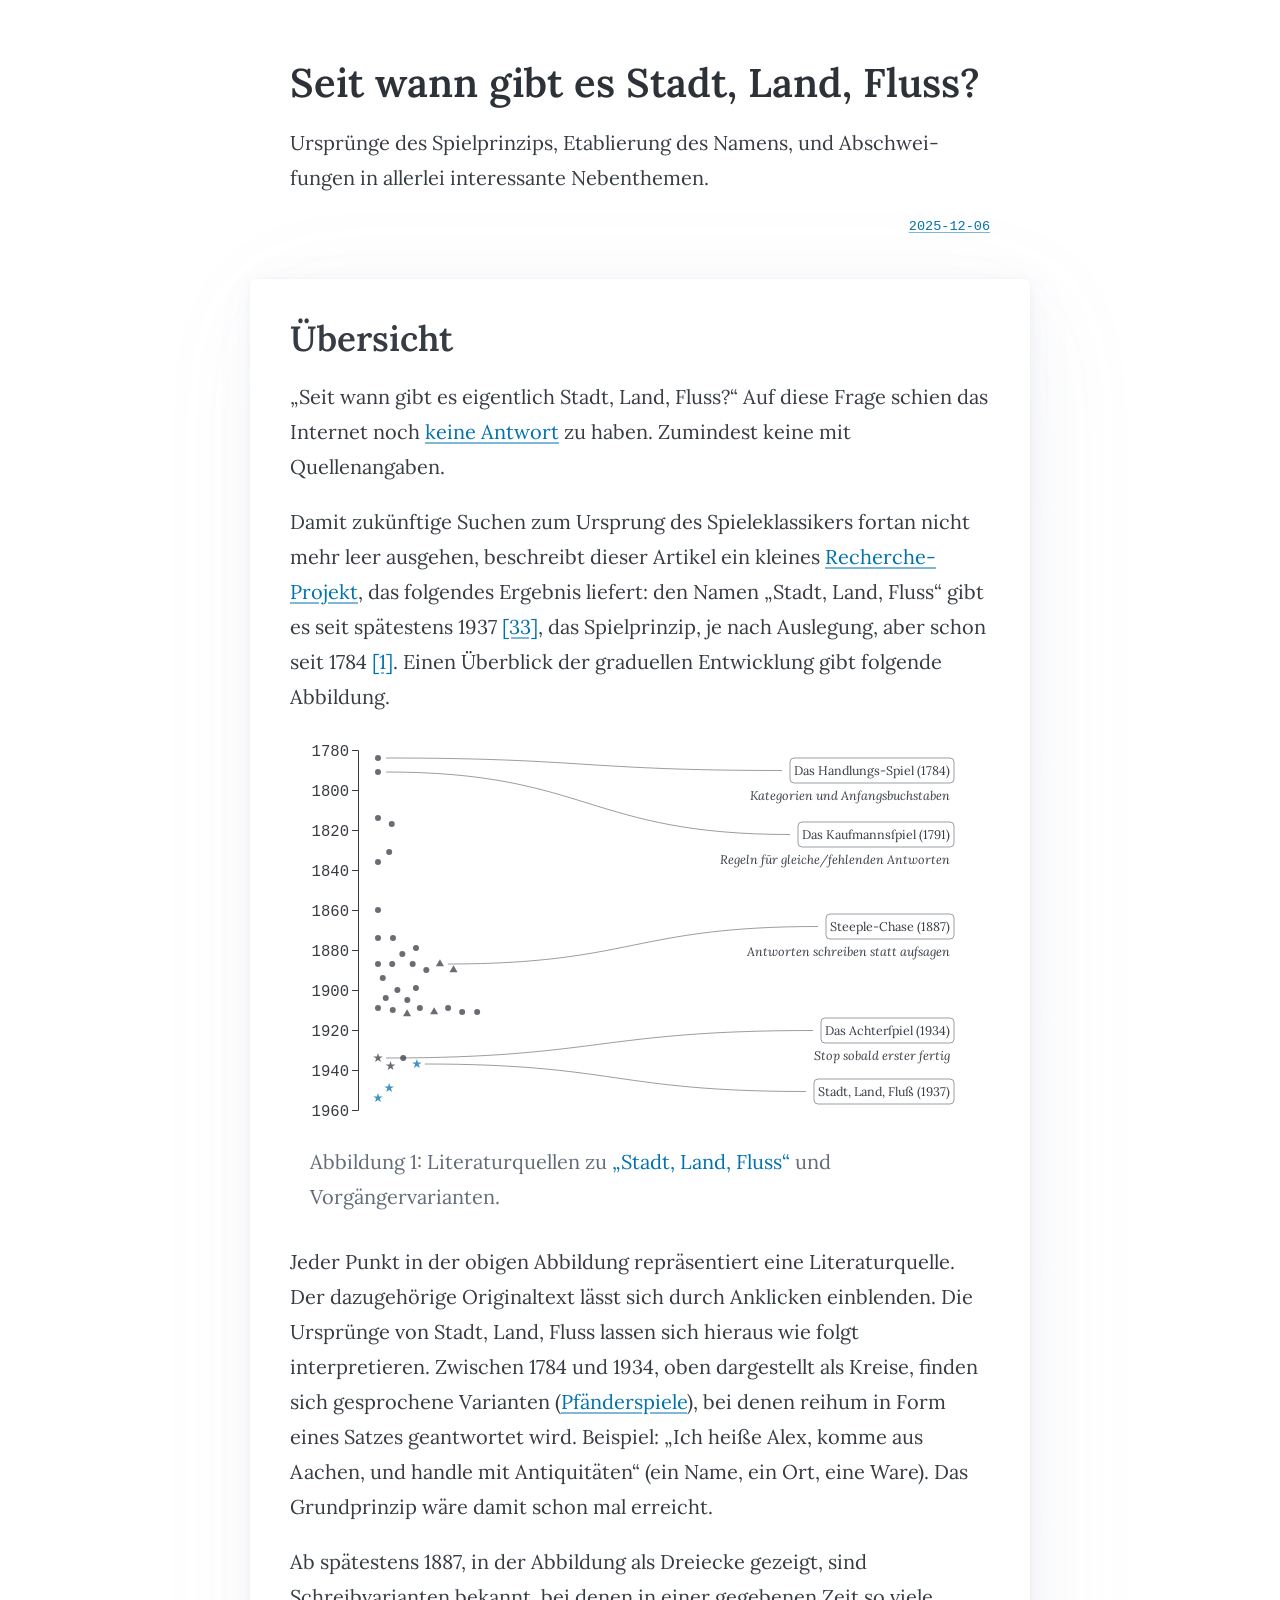
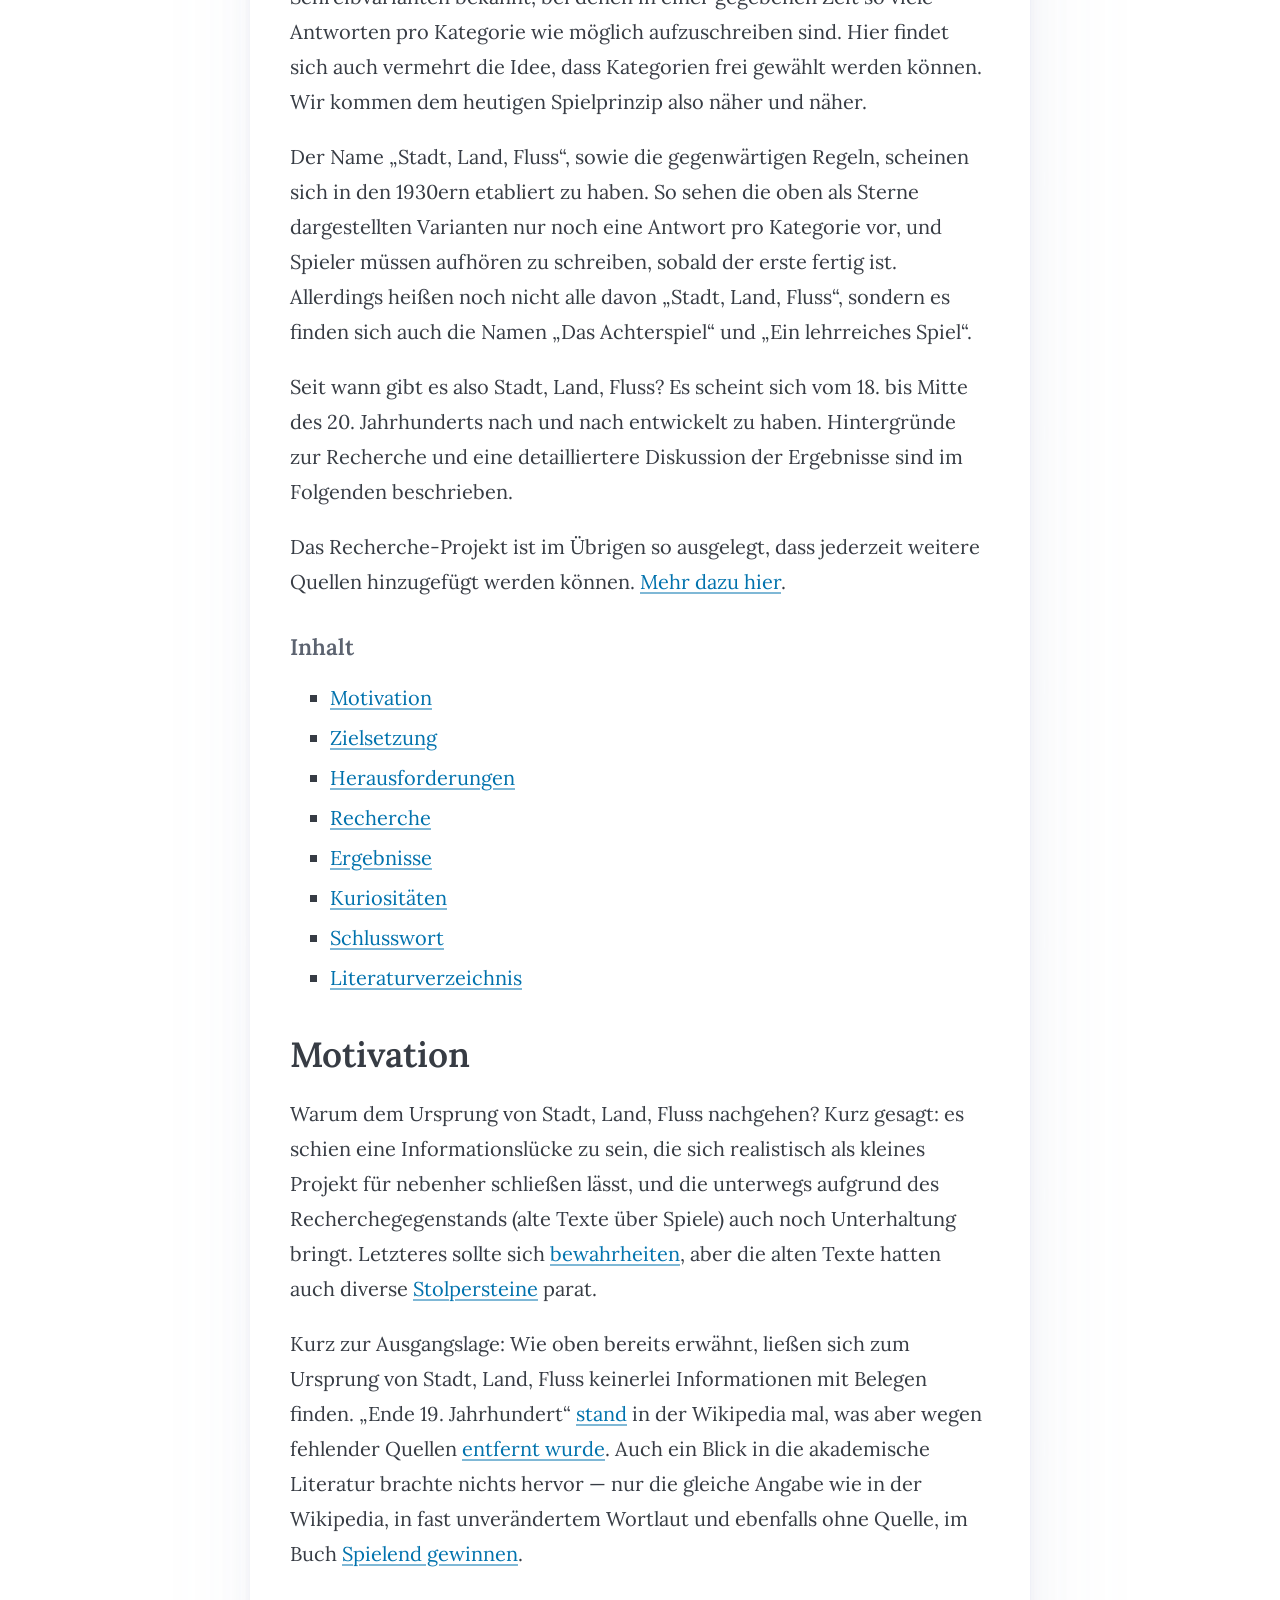
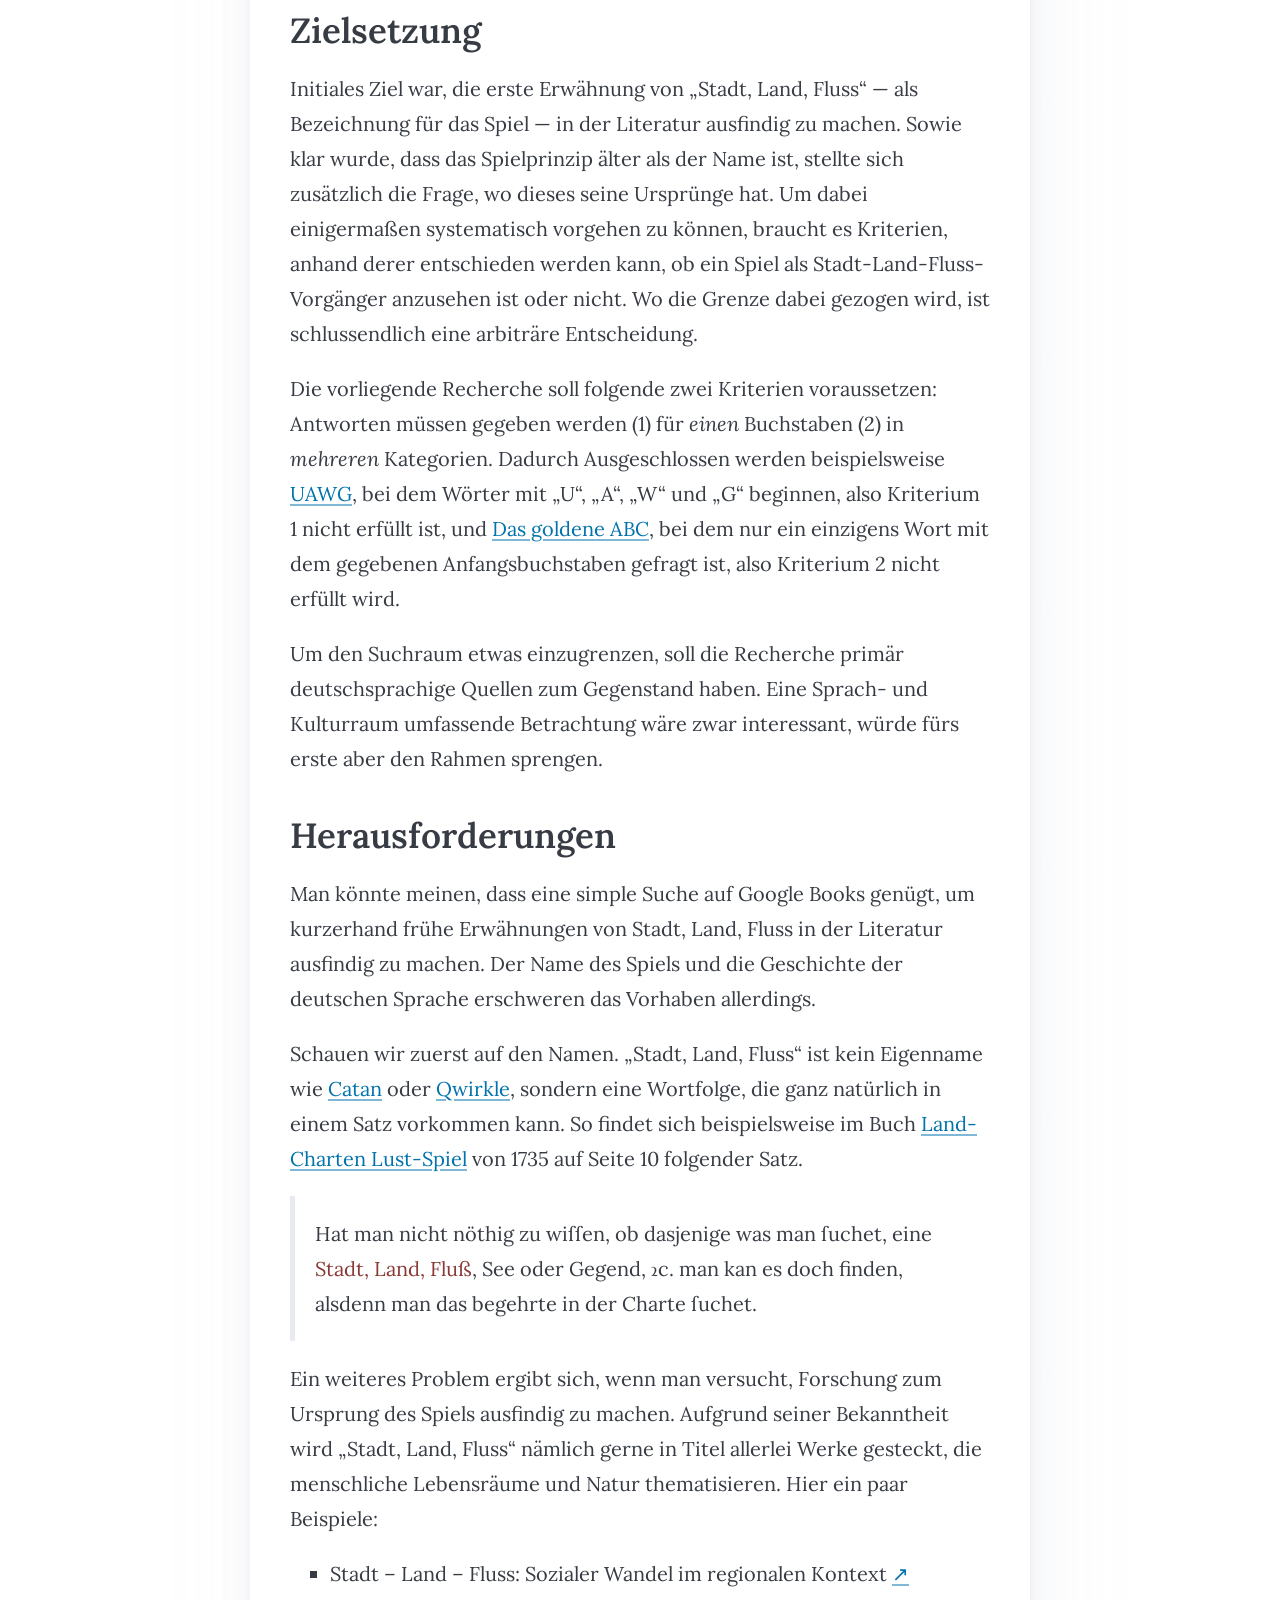
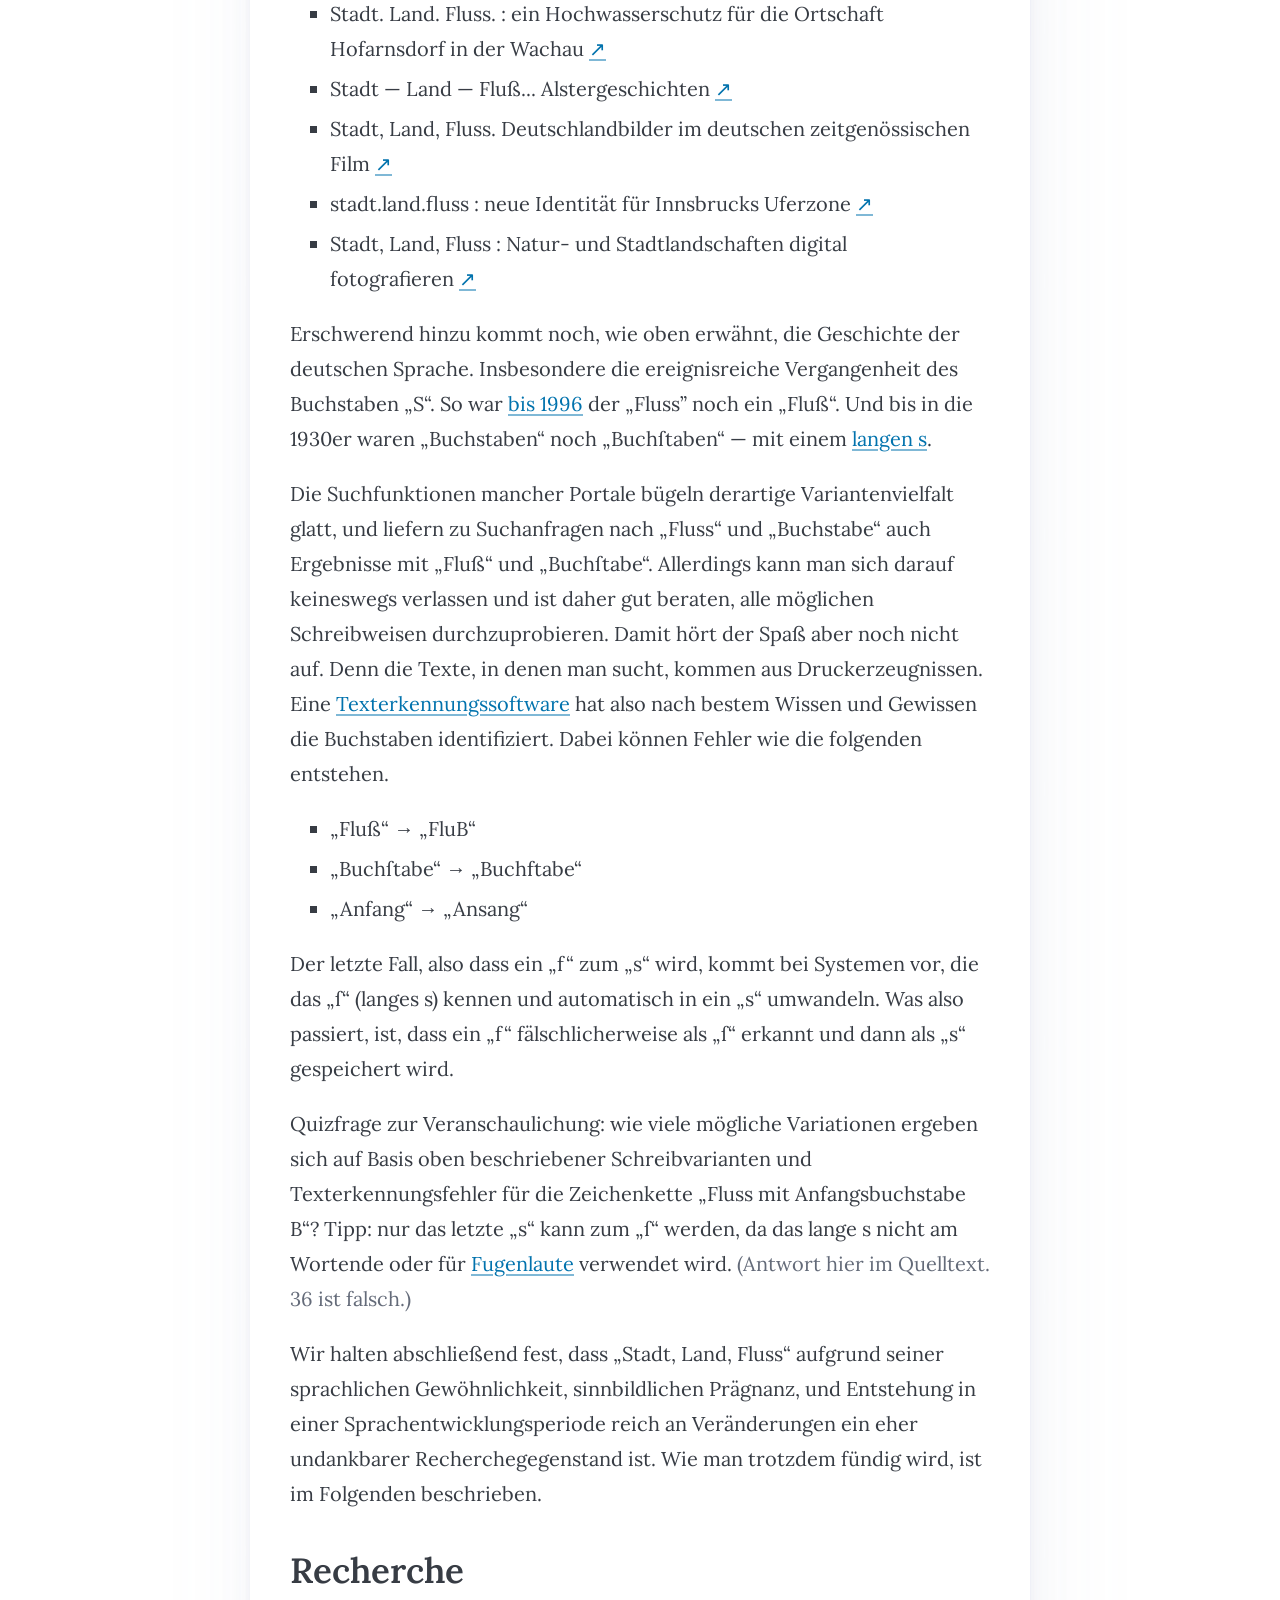
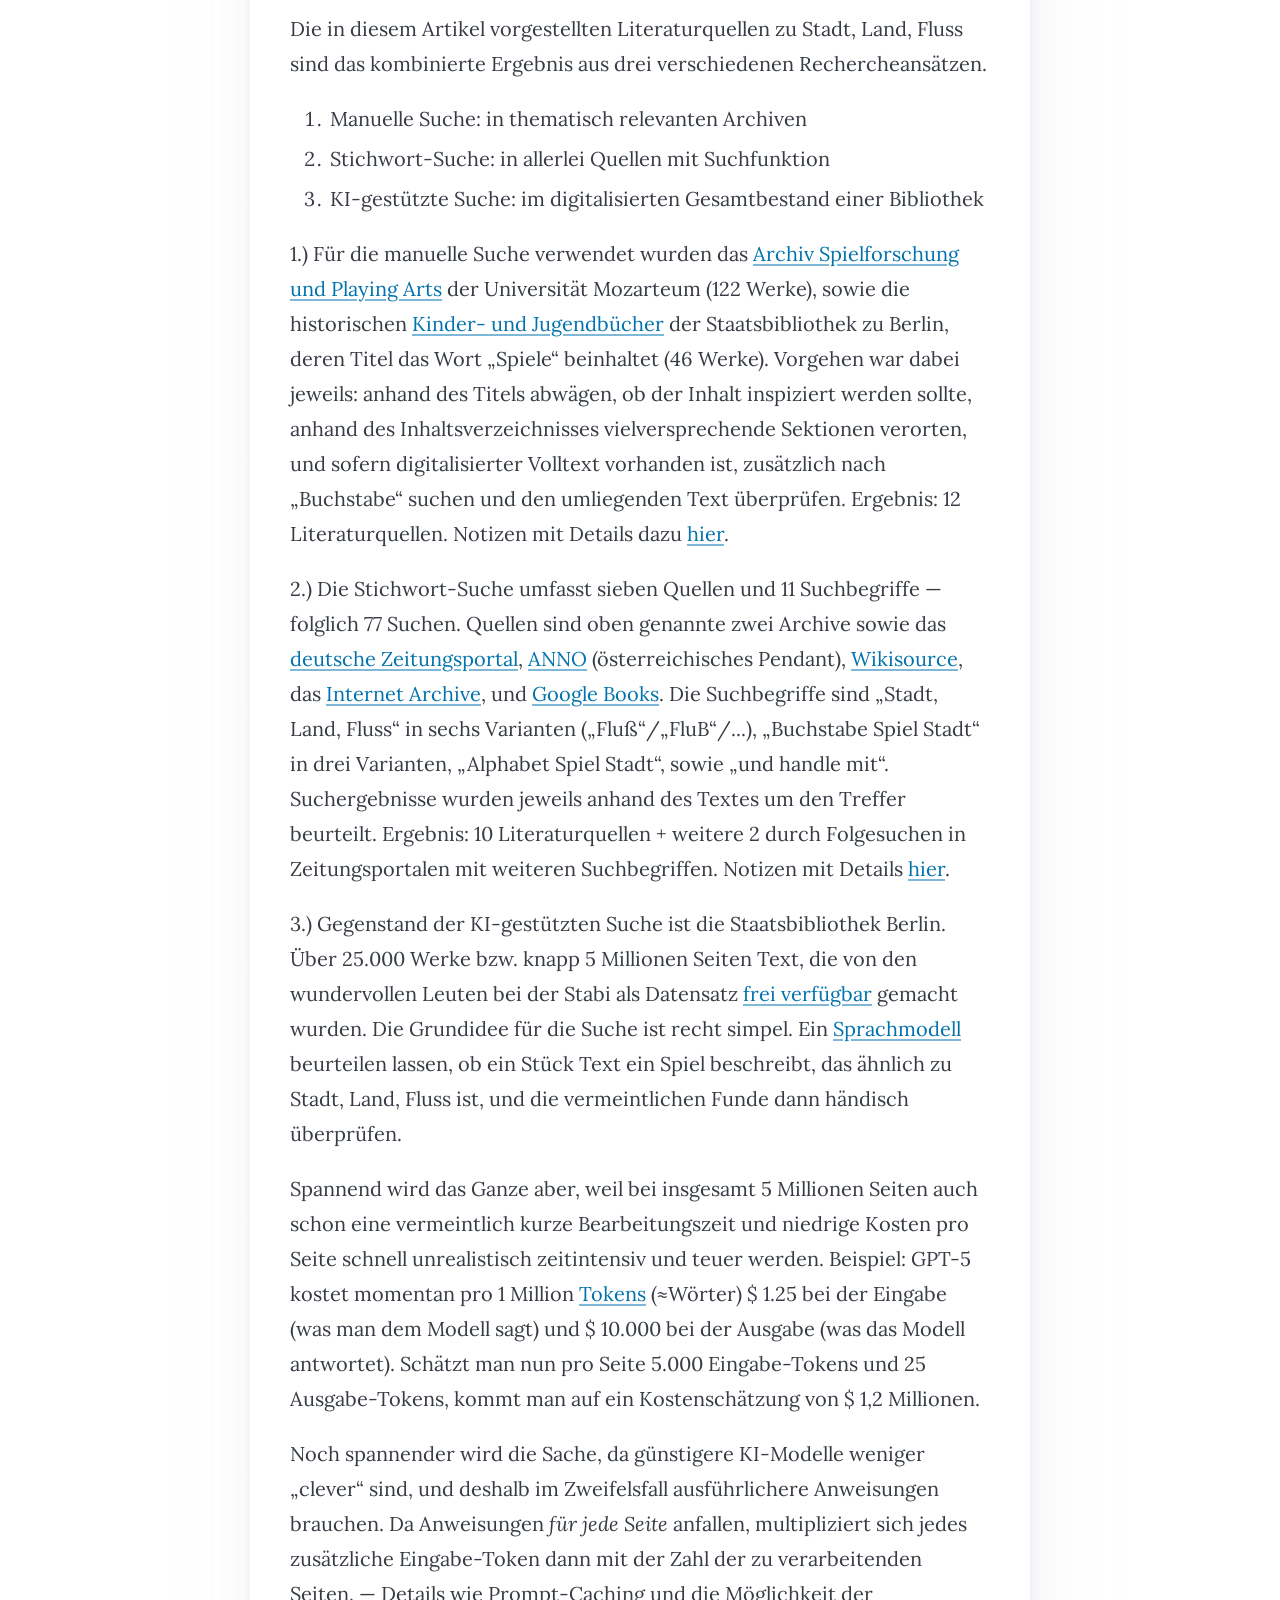
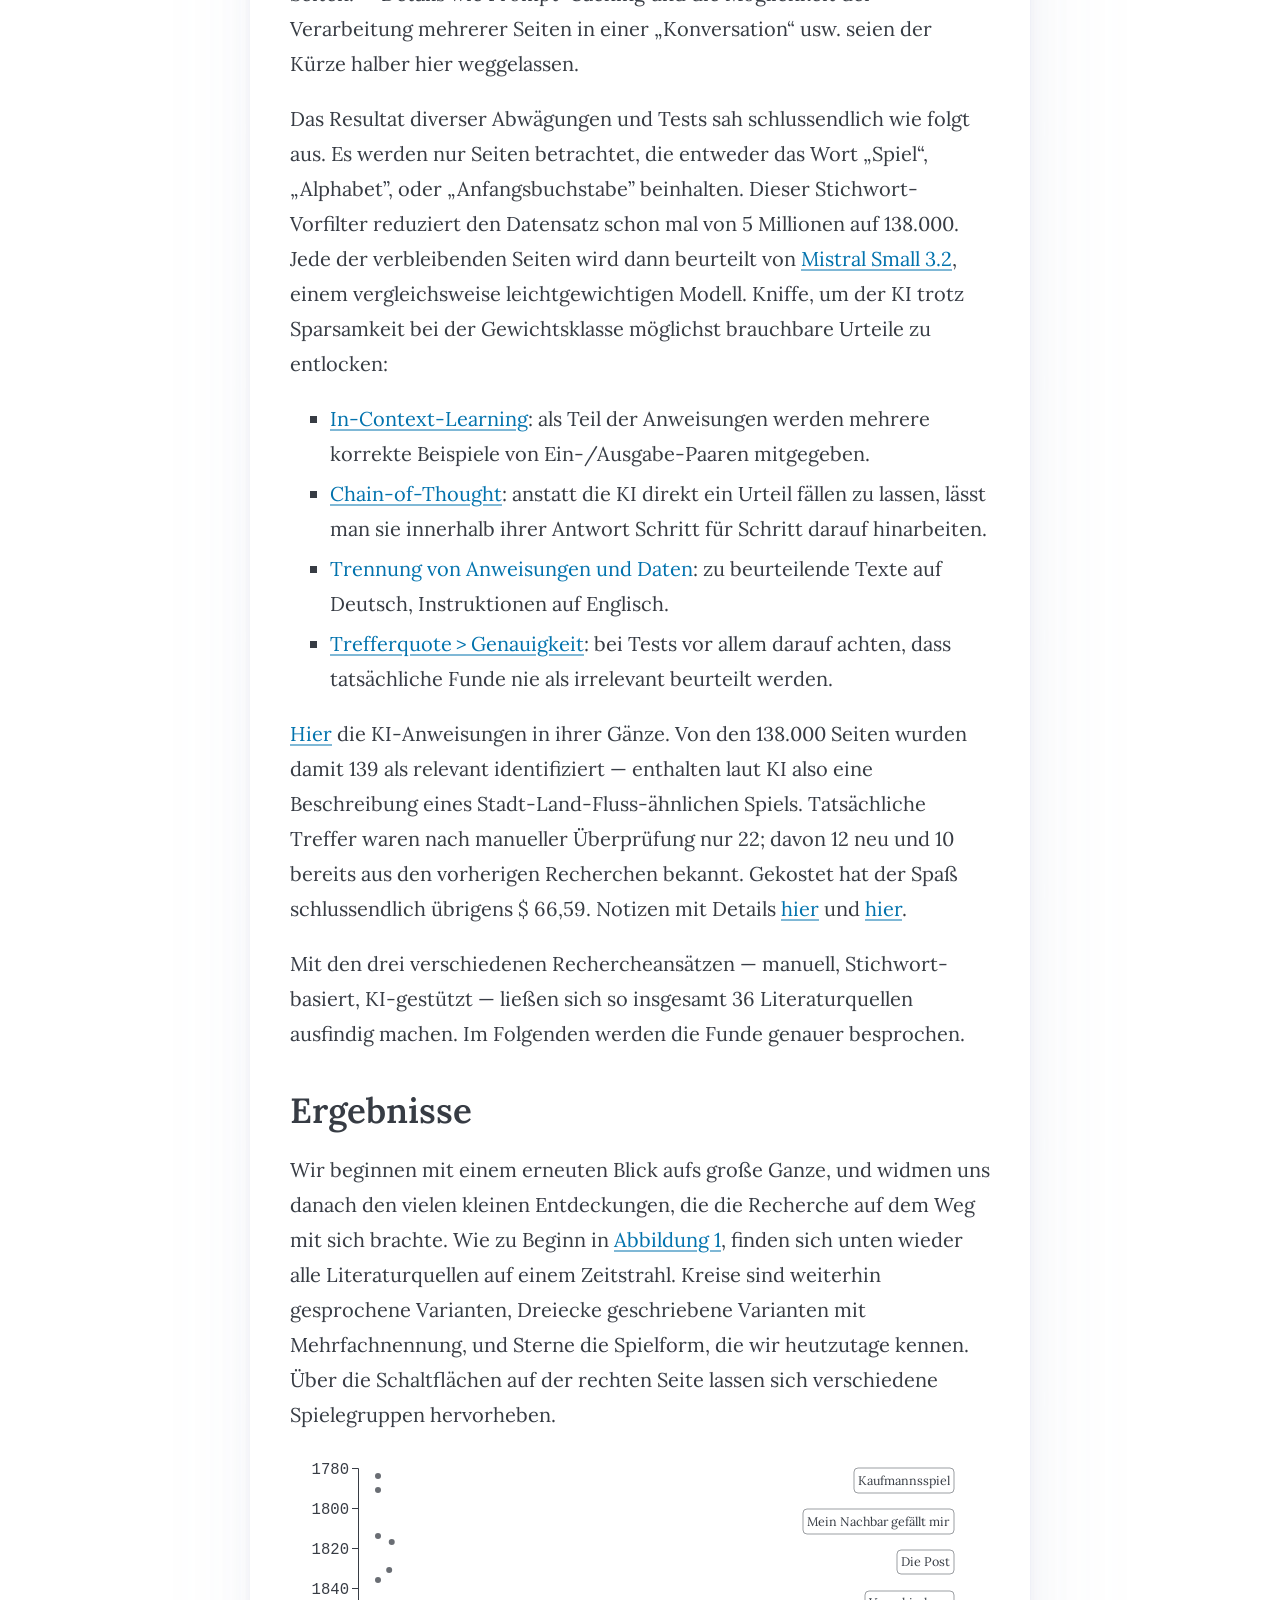
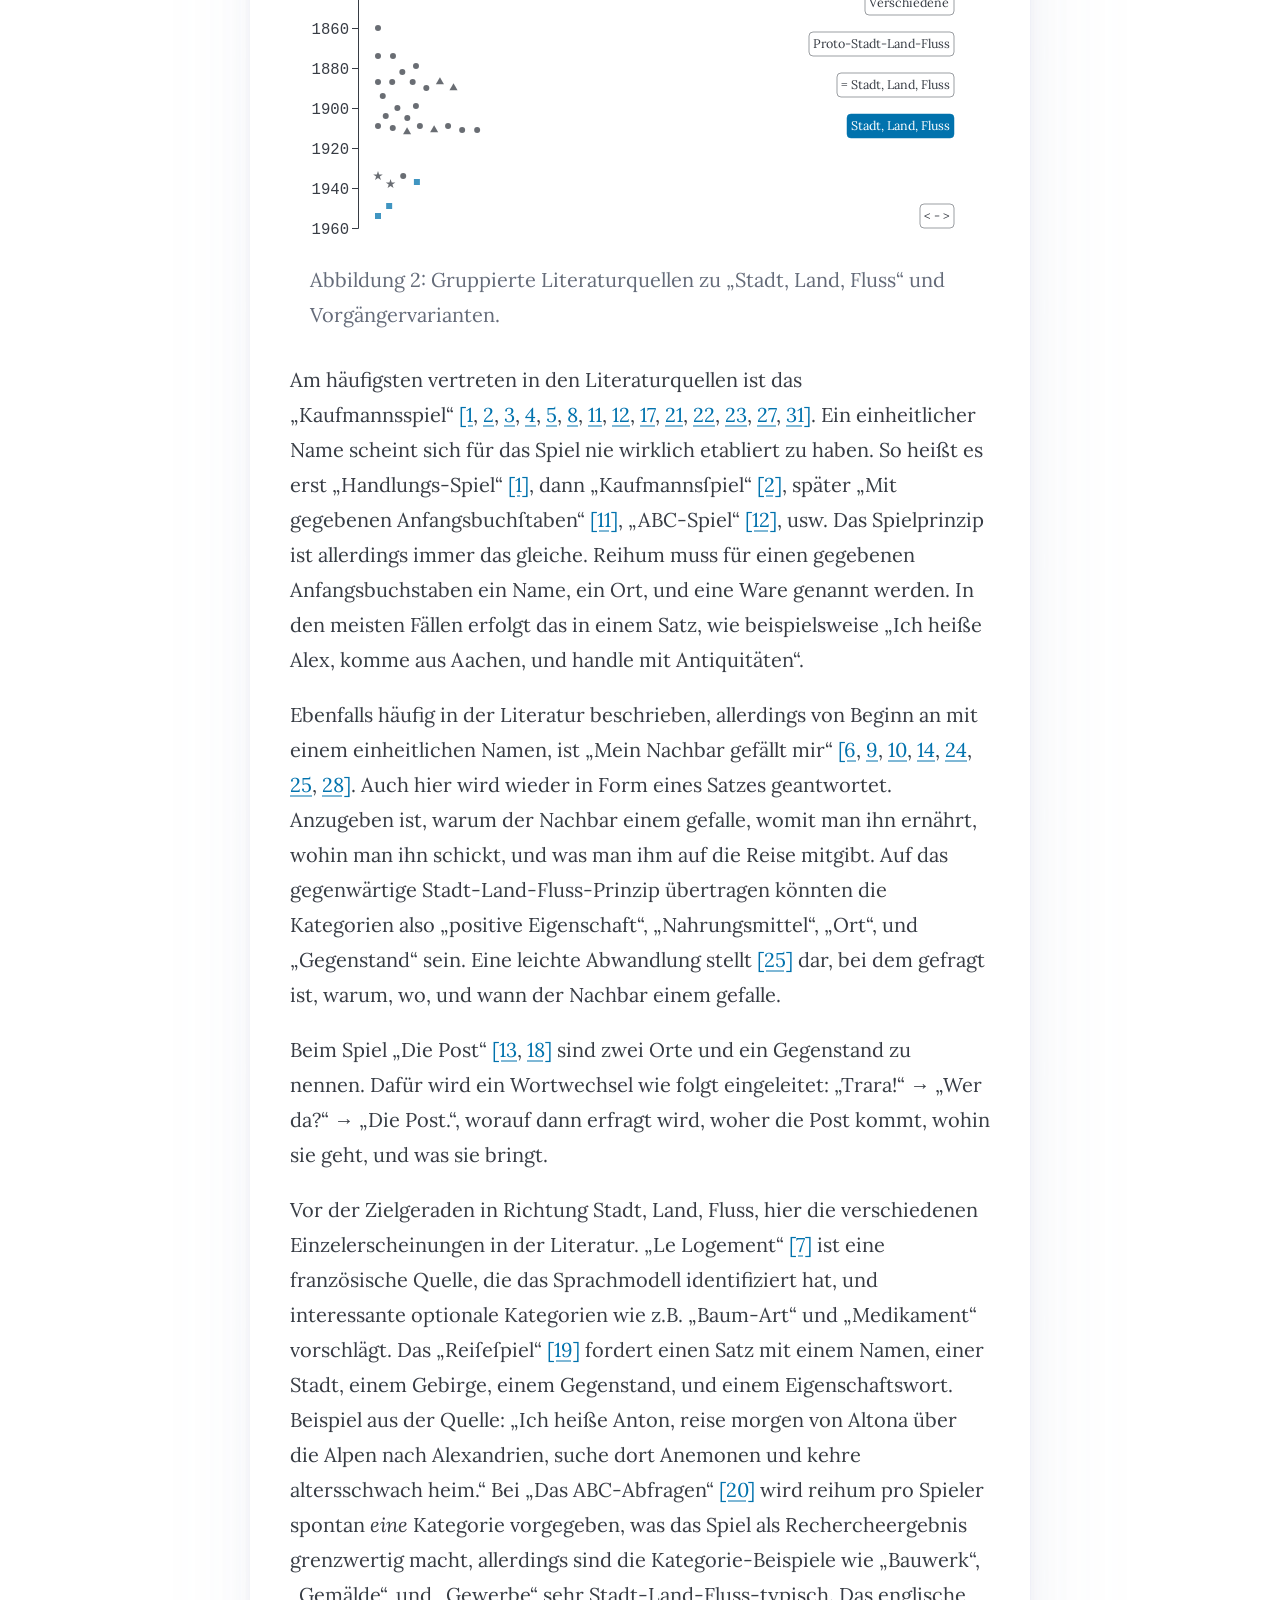
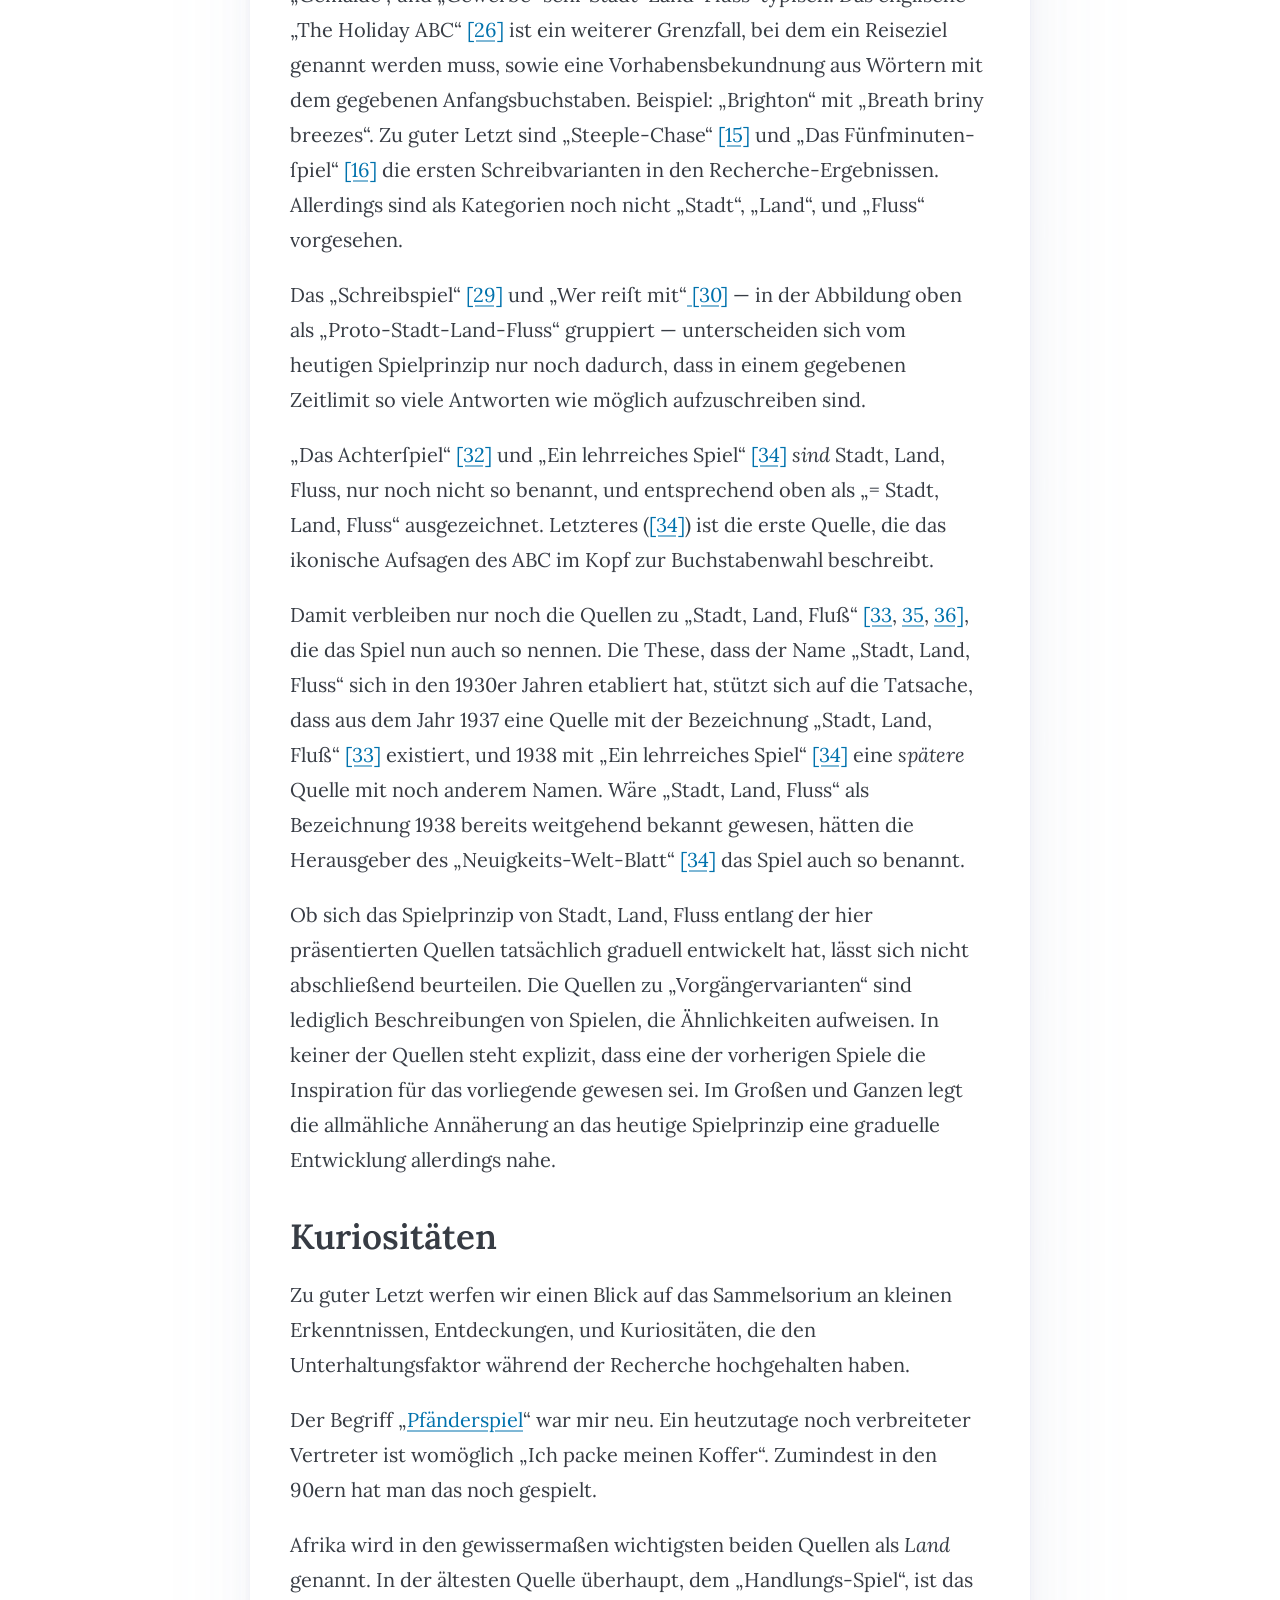
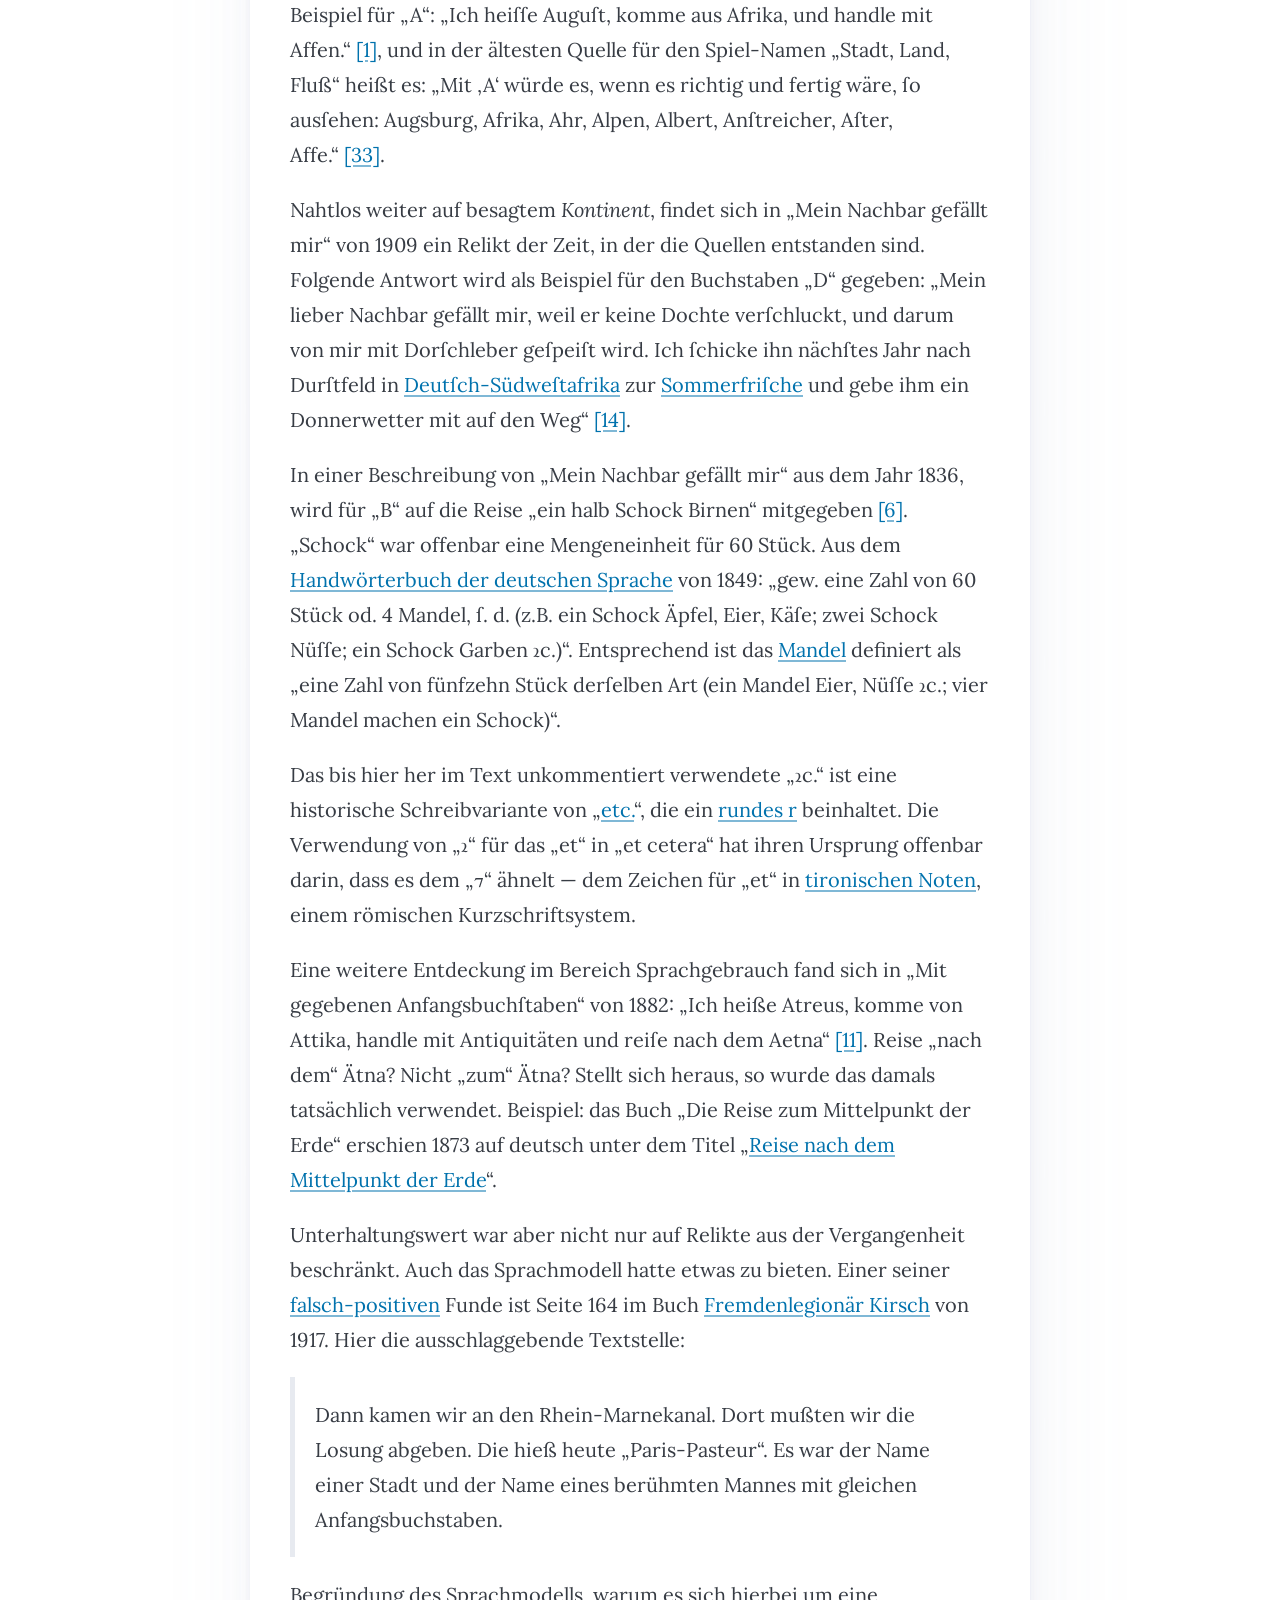
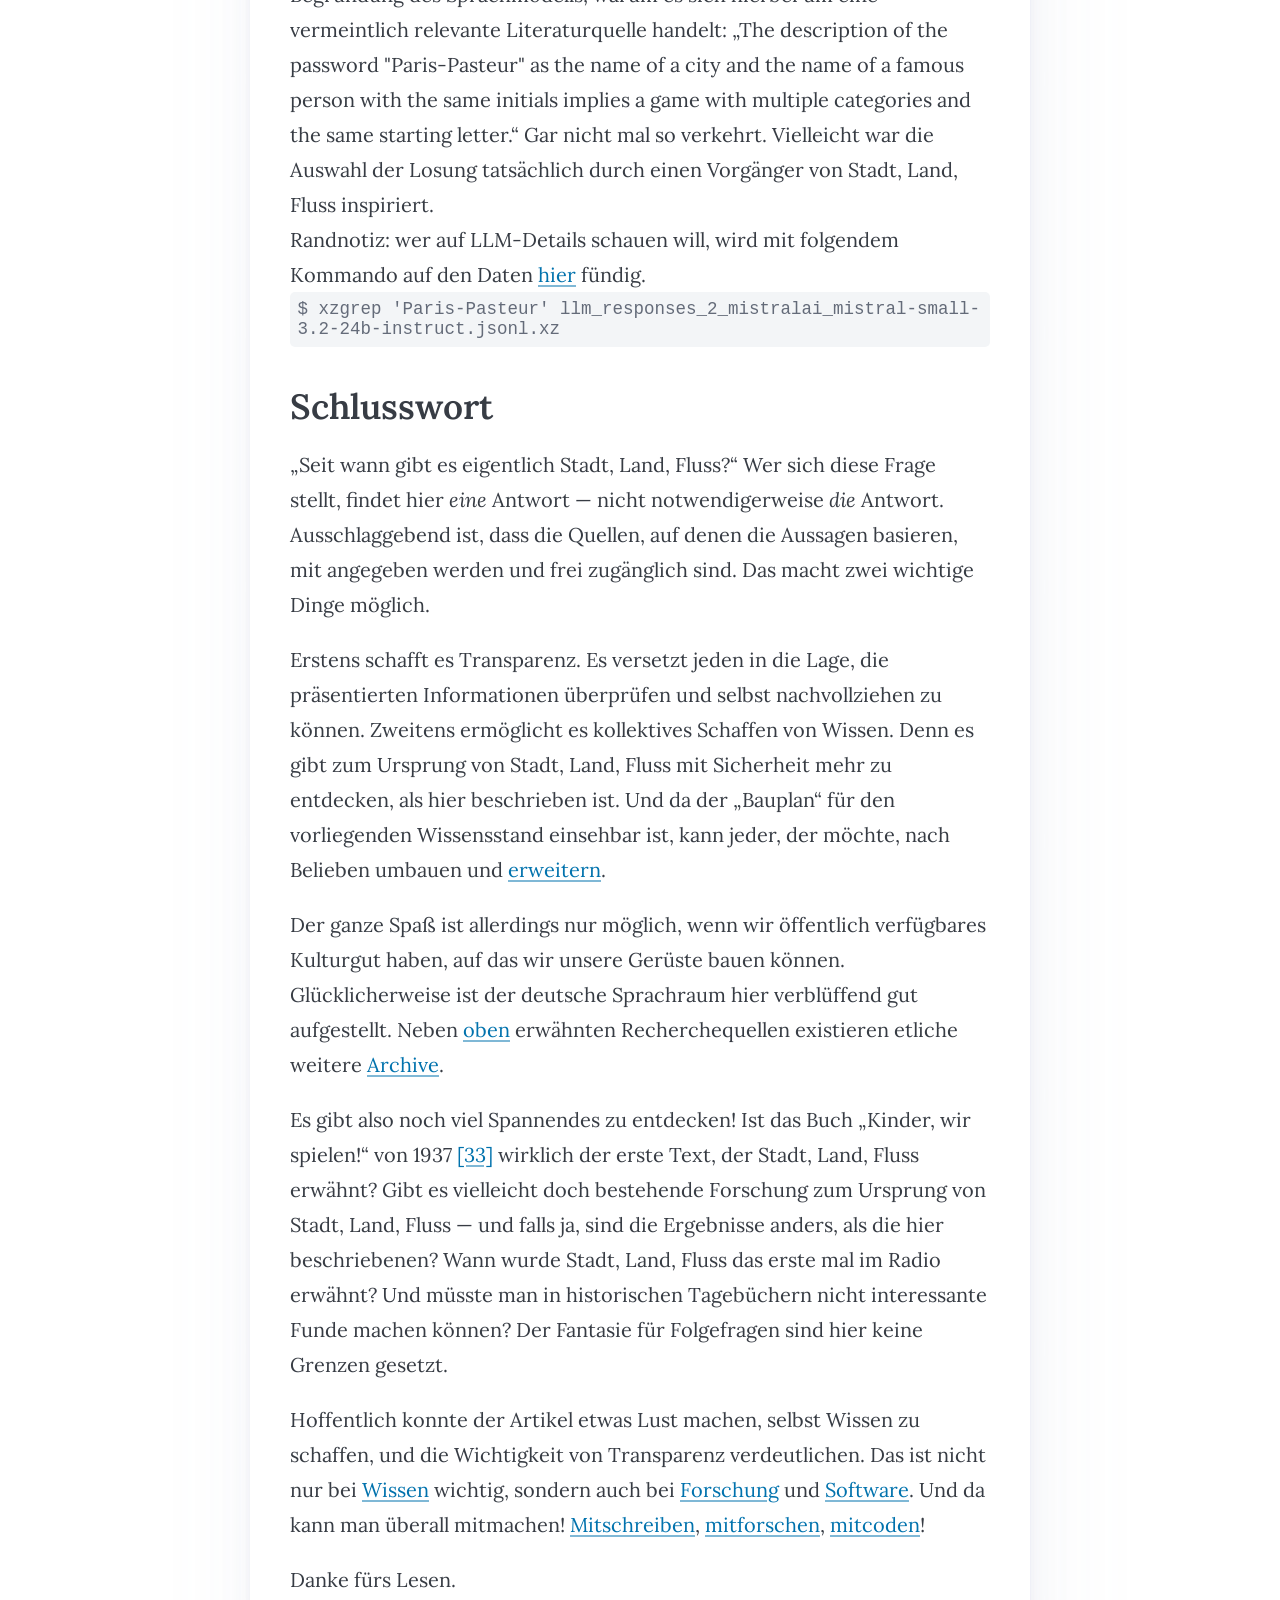
==== commit 9fee1832: "work on intro" ====
--- a/docs/index.html
+++ b/docs/index.html
@@ -210,8 +210,9 @@
                         href="#motivation">keine Antwort</a> zu haben. Zumindest keine mit Quellenangaben.
                 </p>
                 <p>
-                    Um diesem Erkenntnisdefizit entgegenzuwirken, ist im Folgenden <a href="#toc">eine Recherche</a>
-                    beschrieben. Die kommt zum Ergebnis:
+                    Damit zukünftige Suchen zum Ursprung des Spieleklassikers fortan nicht mehr leer ausgehen,
+                    beschreibt dieser Artikel ein kleines <a href="#toc">Recherche-Projekt</a>, das folgendes Ergebnis
+                    liefert:
                     den Namen „Stadt, Land, Fluss“ gibt es seit spätestens 1937&nbsp;<a href="#lit33"
                         title="zur Quellenangabe">[33]</a>,
                     das Spielprinzip, je nach Auslegung, aber schon seit 1784&nbsp;<a href="#lit1"
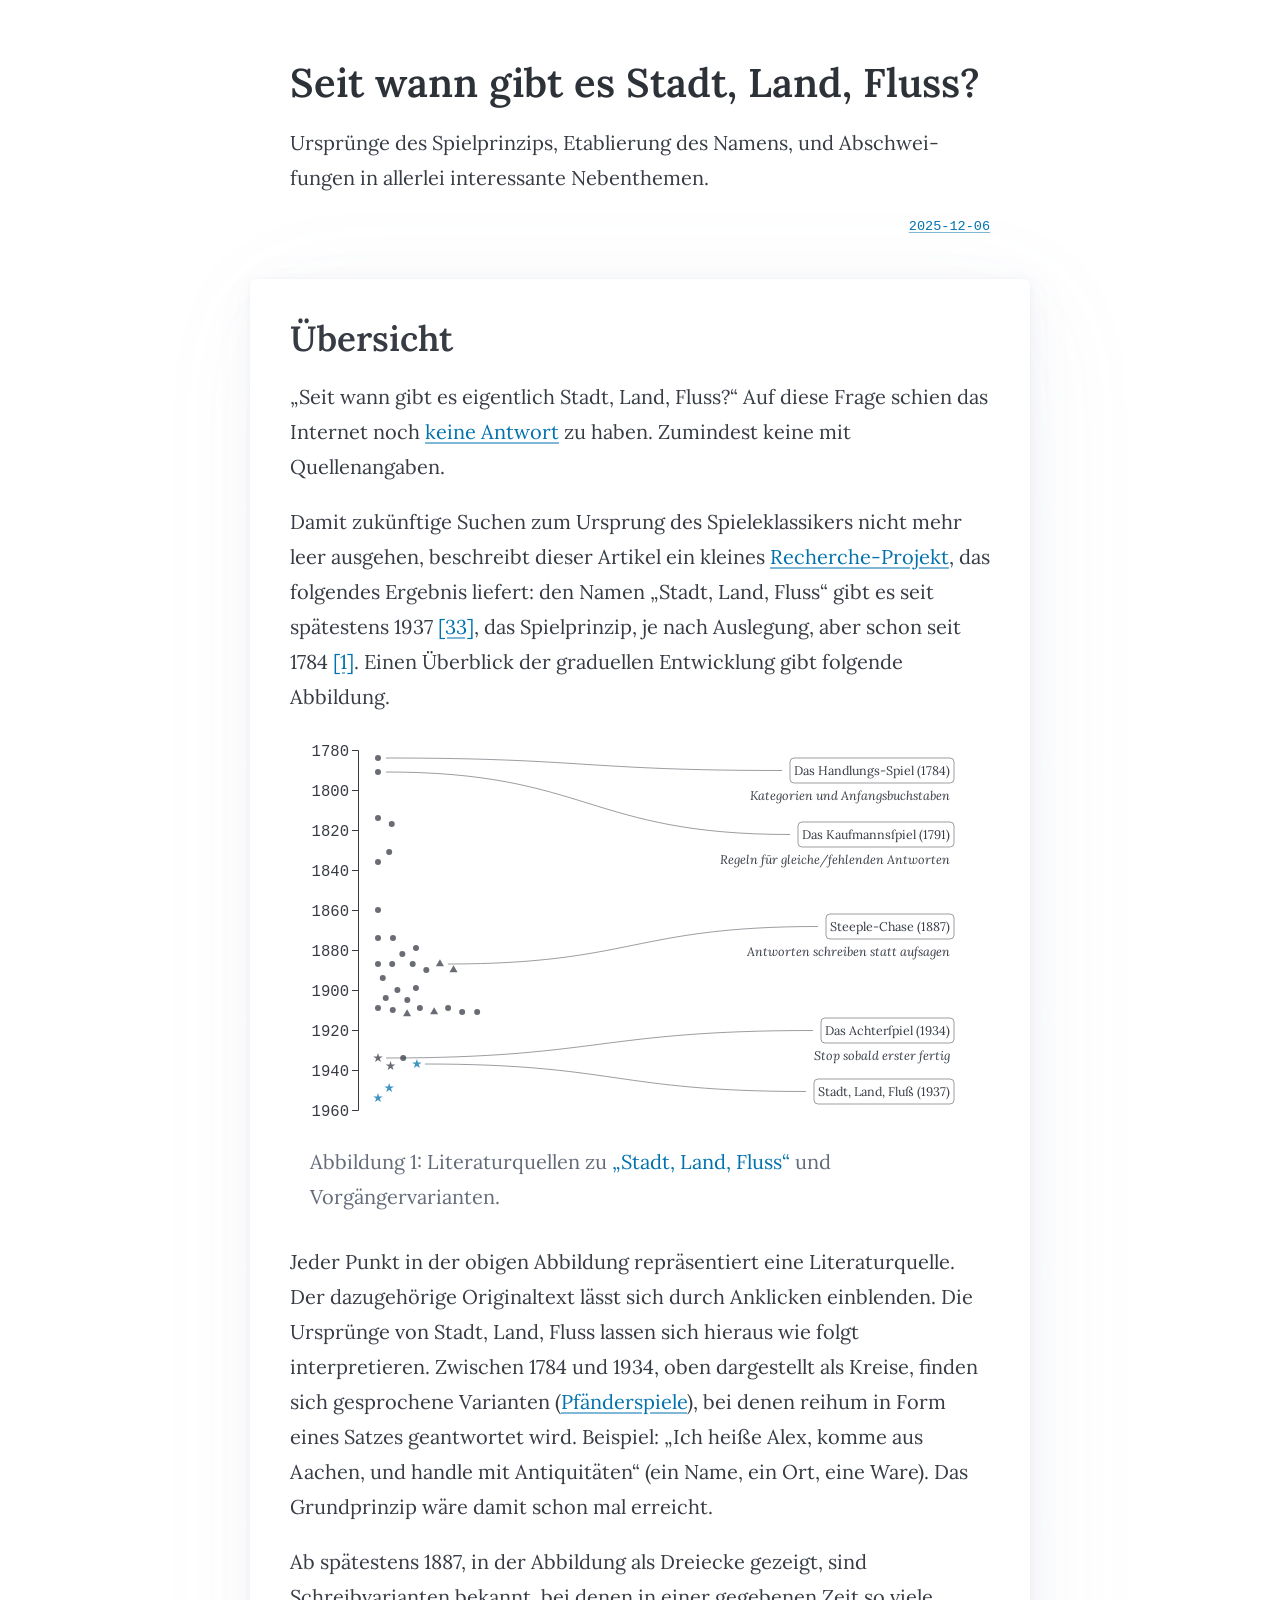
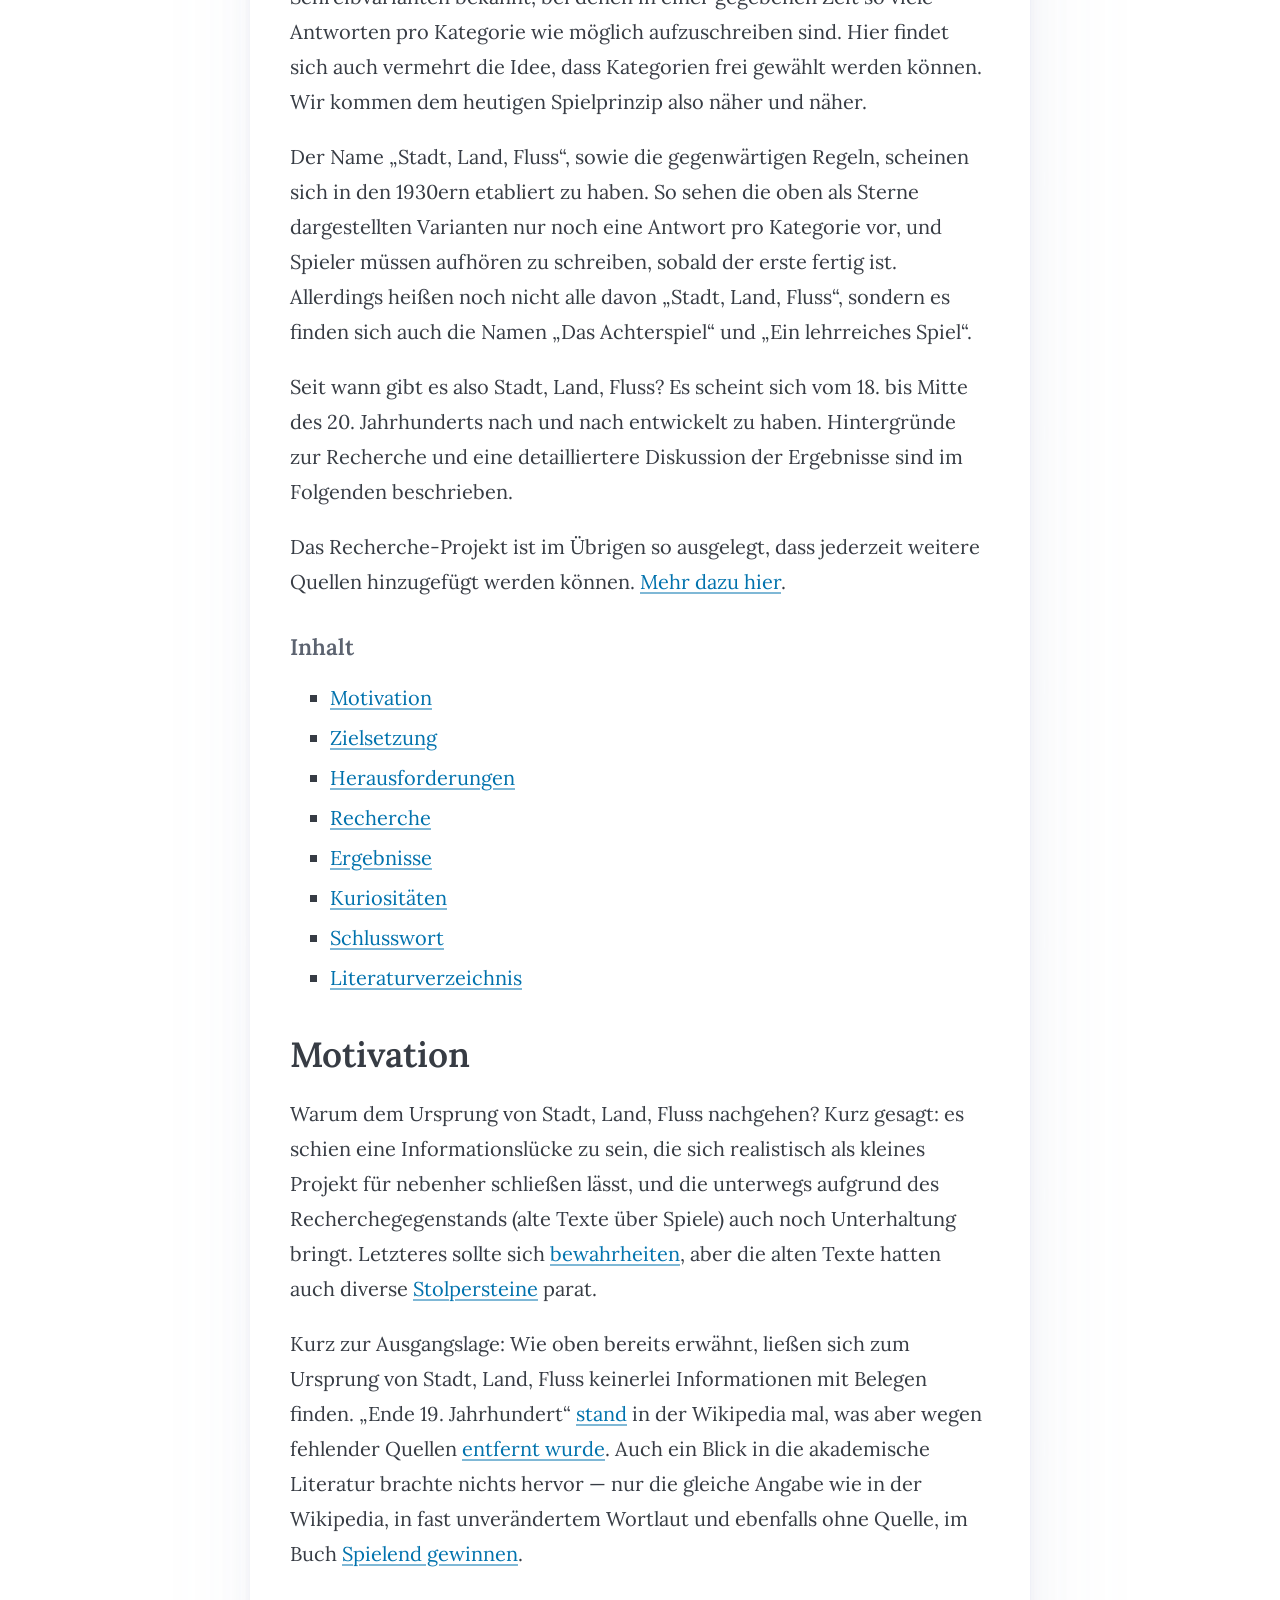
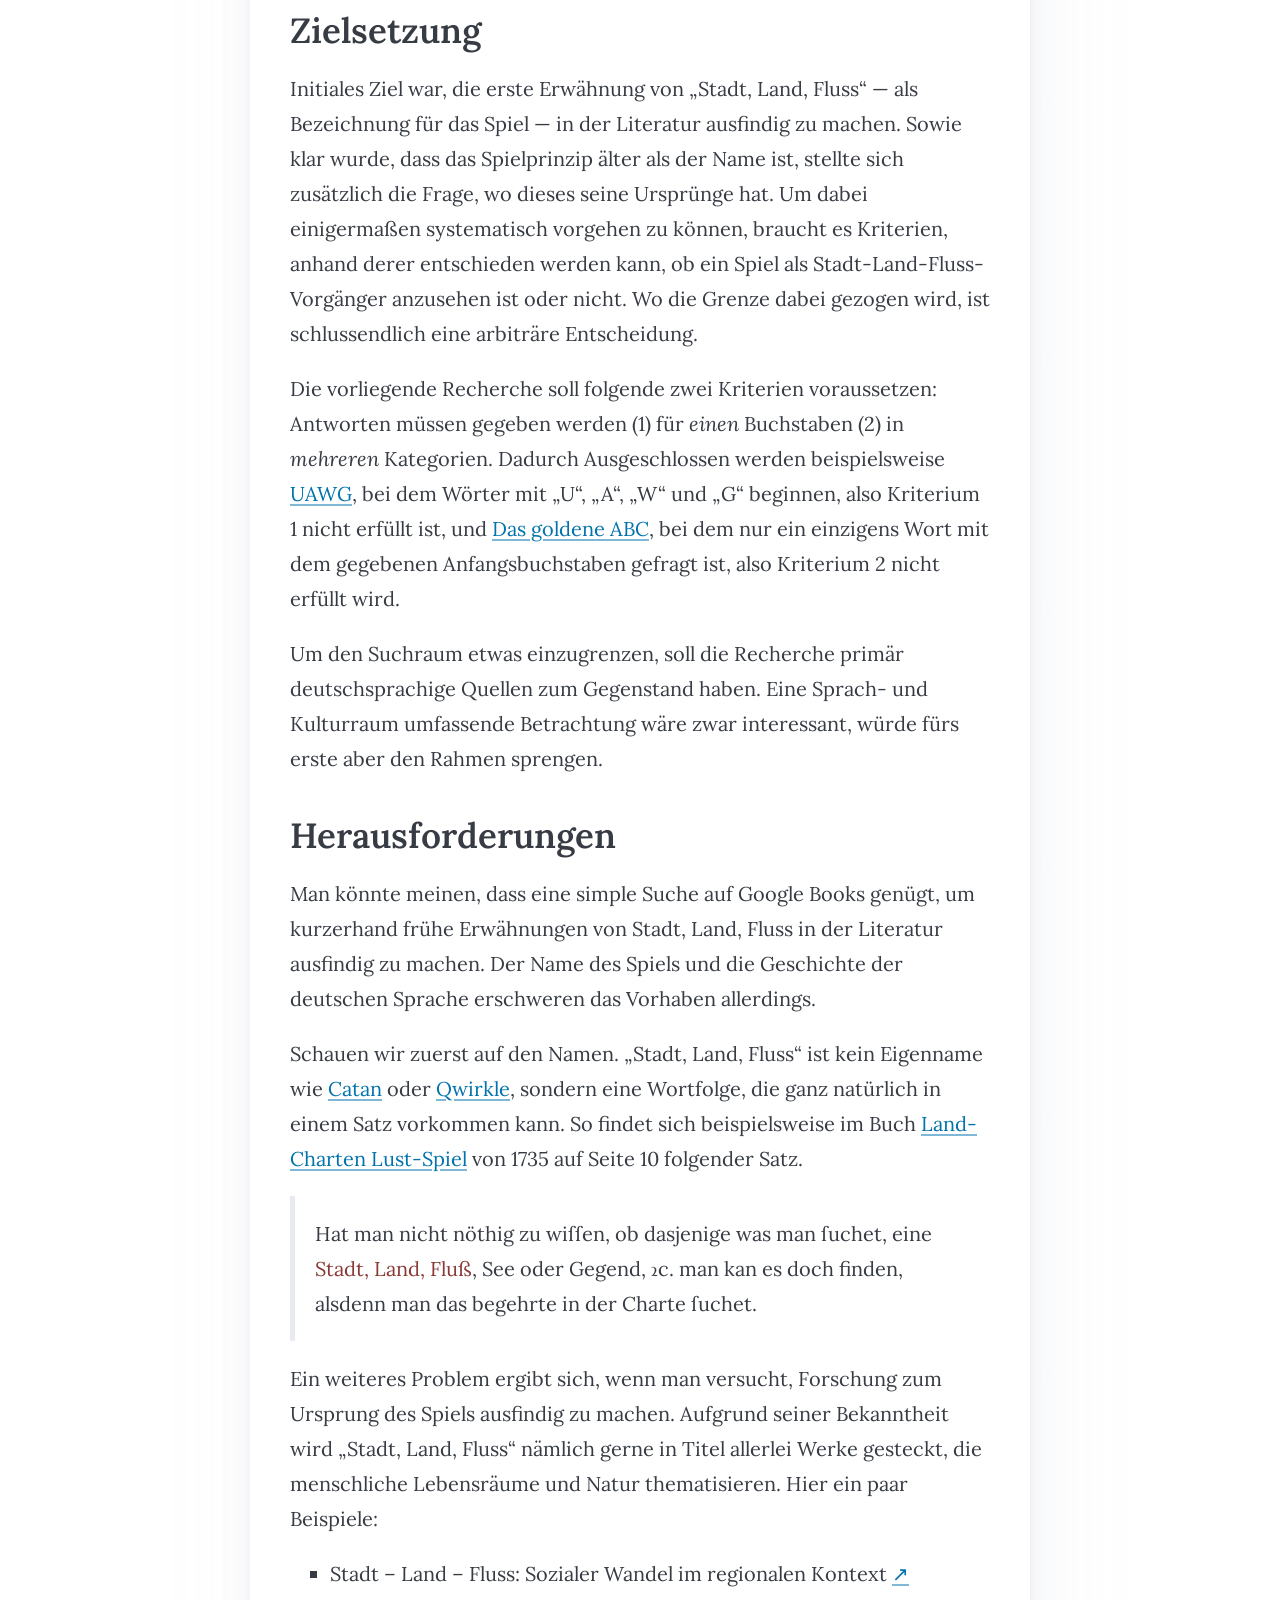
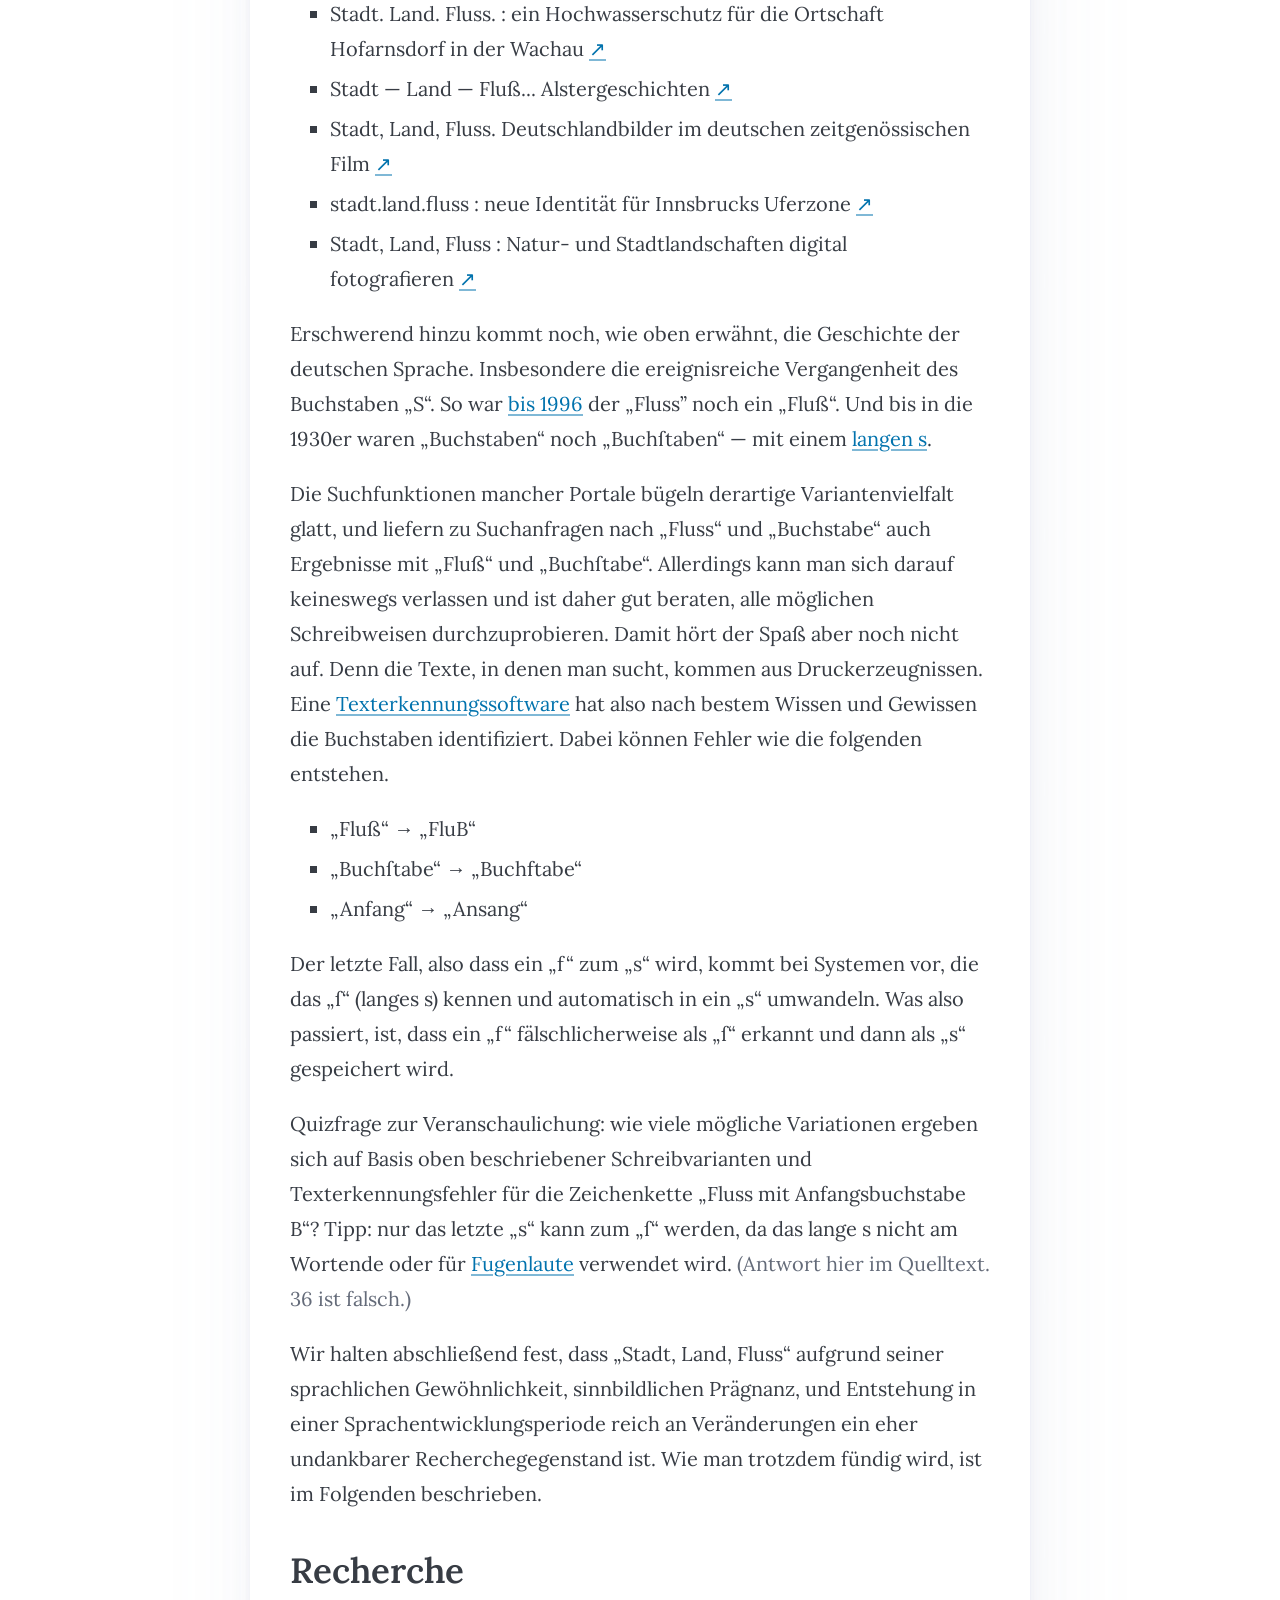
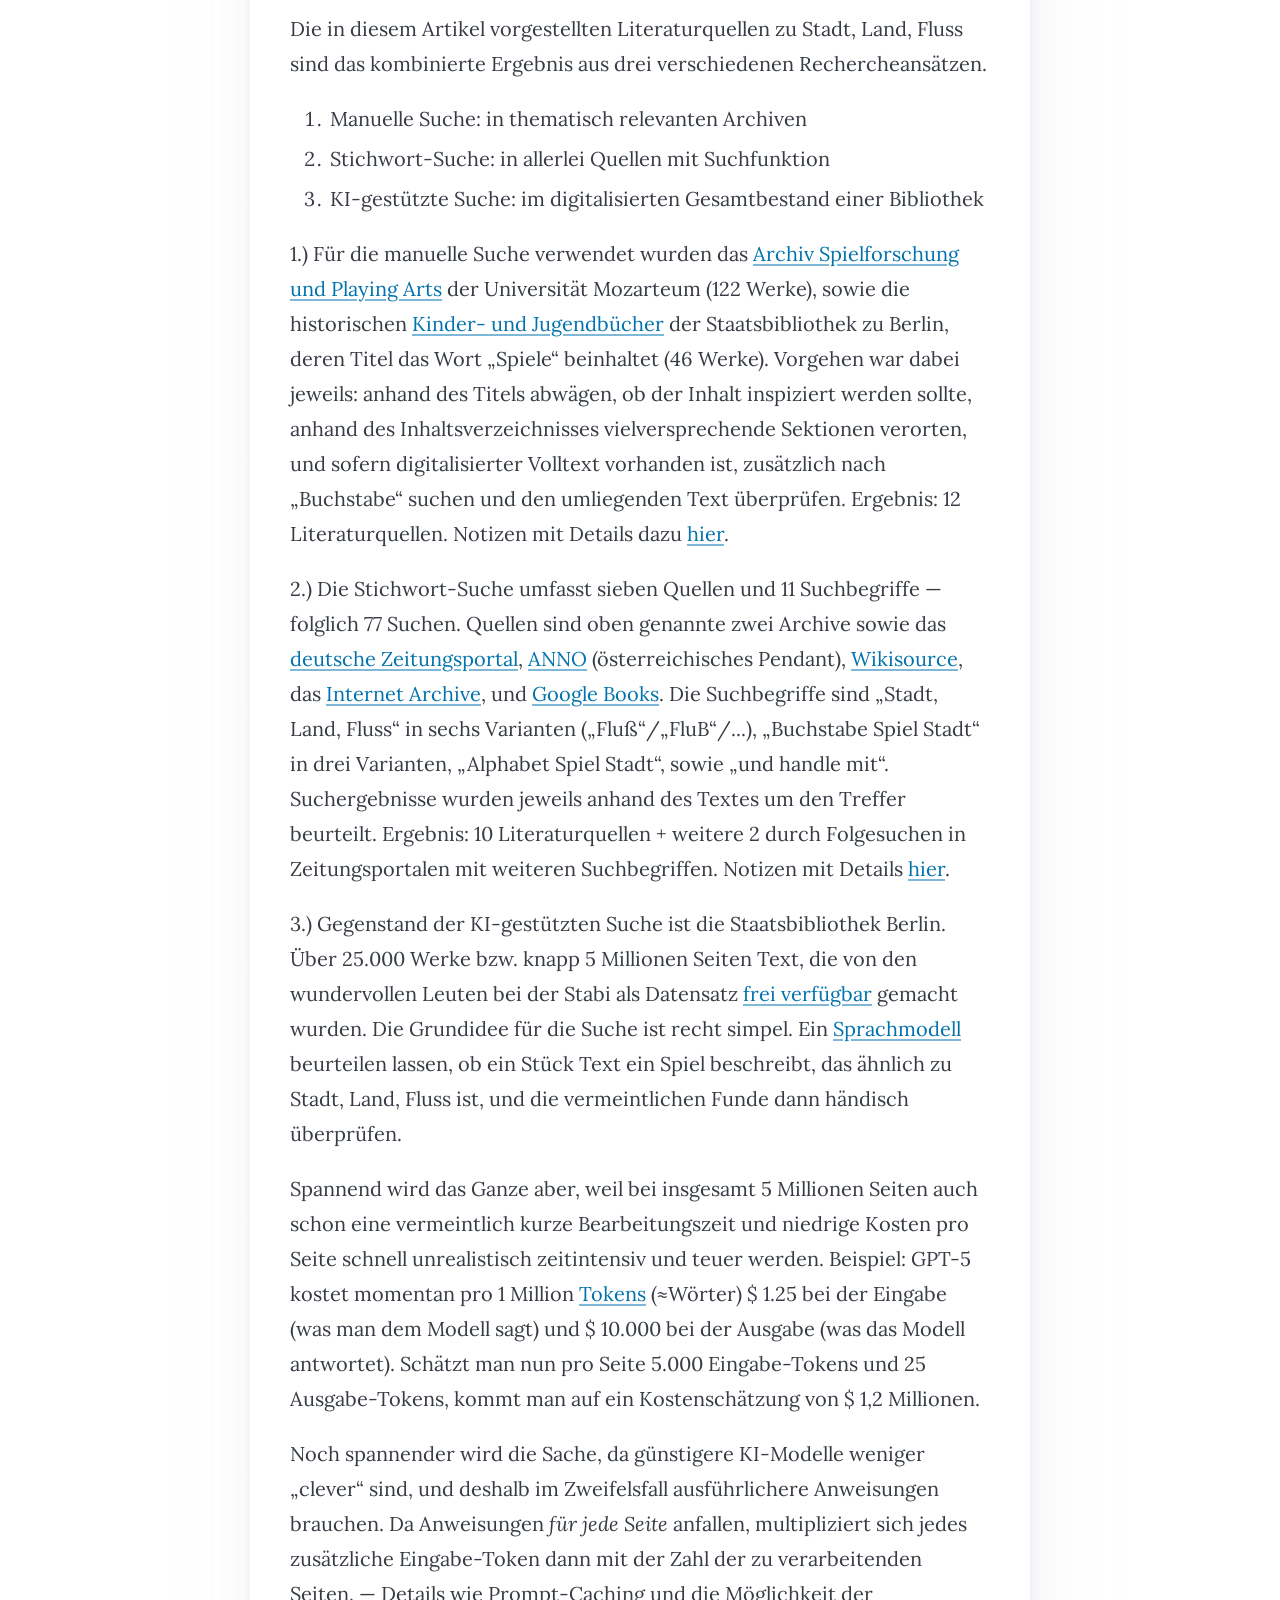
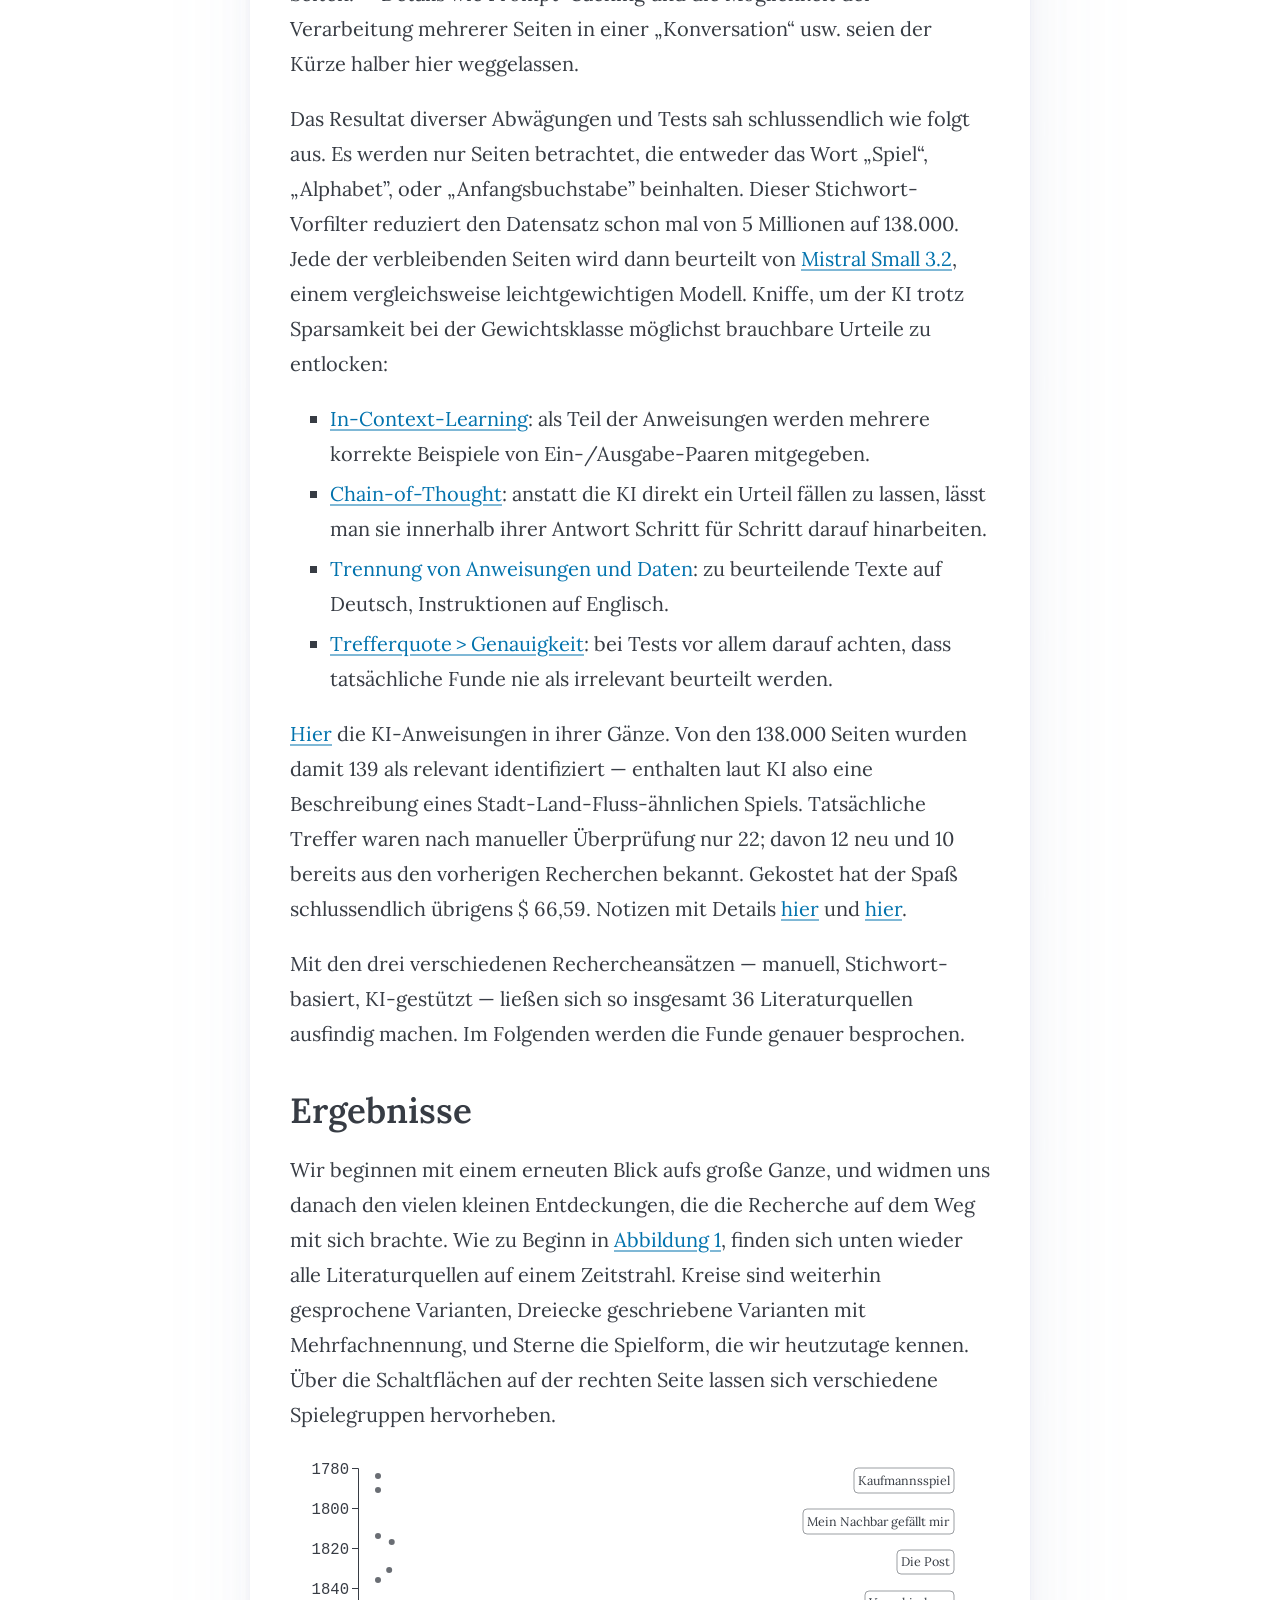
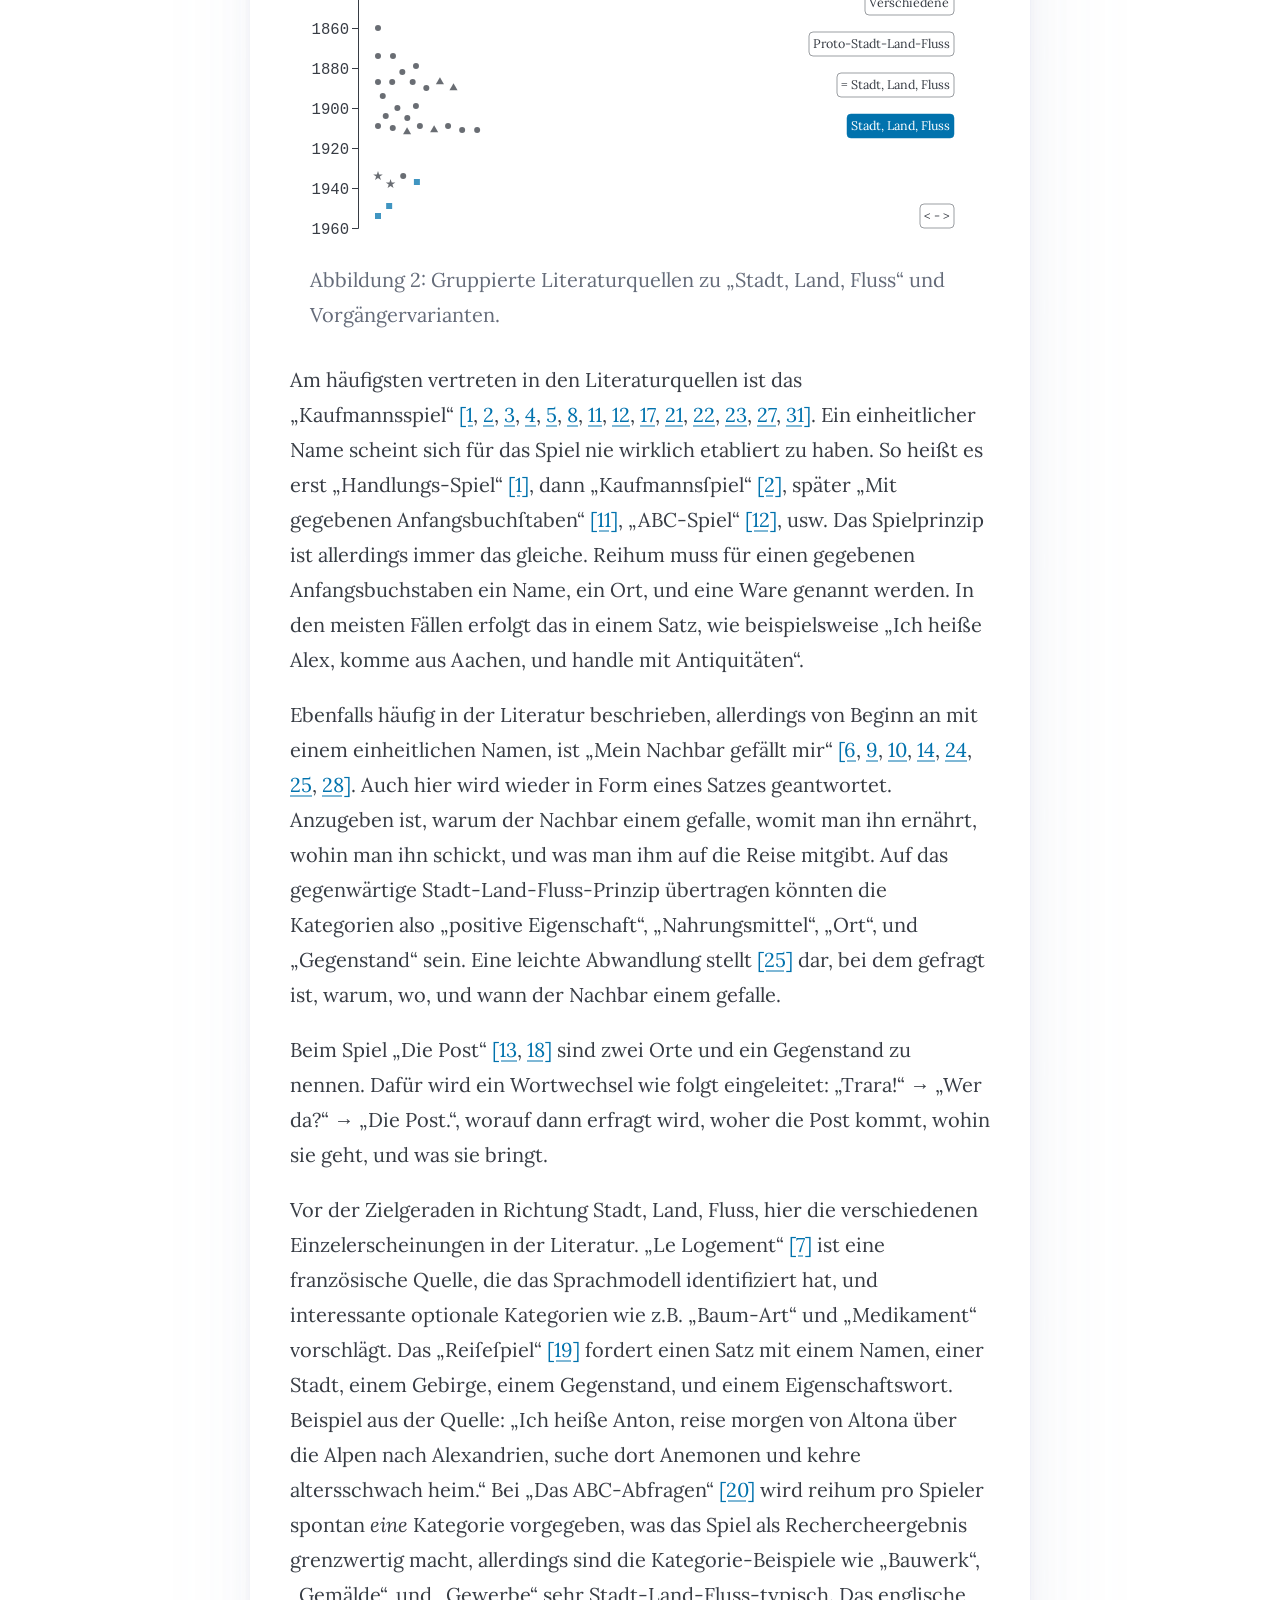
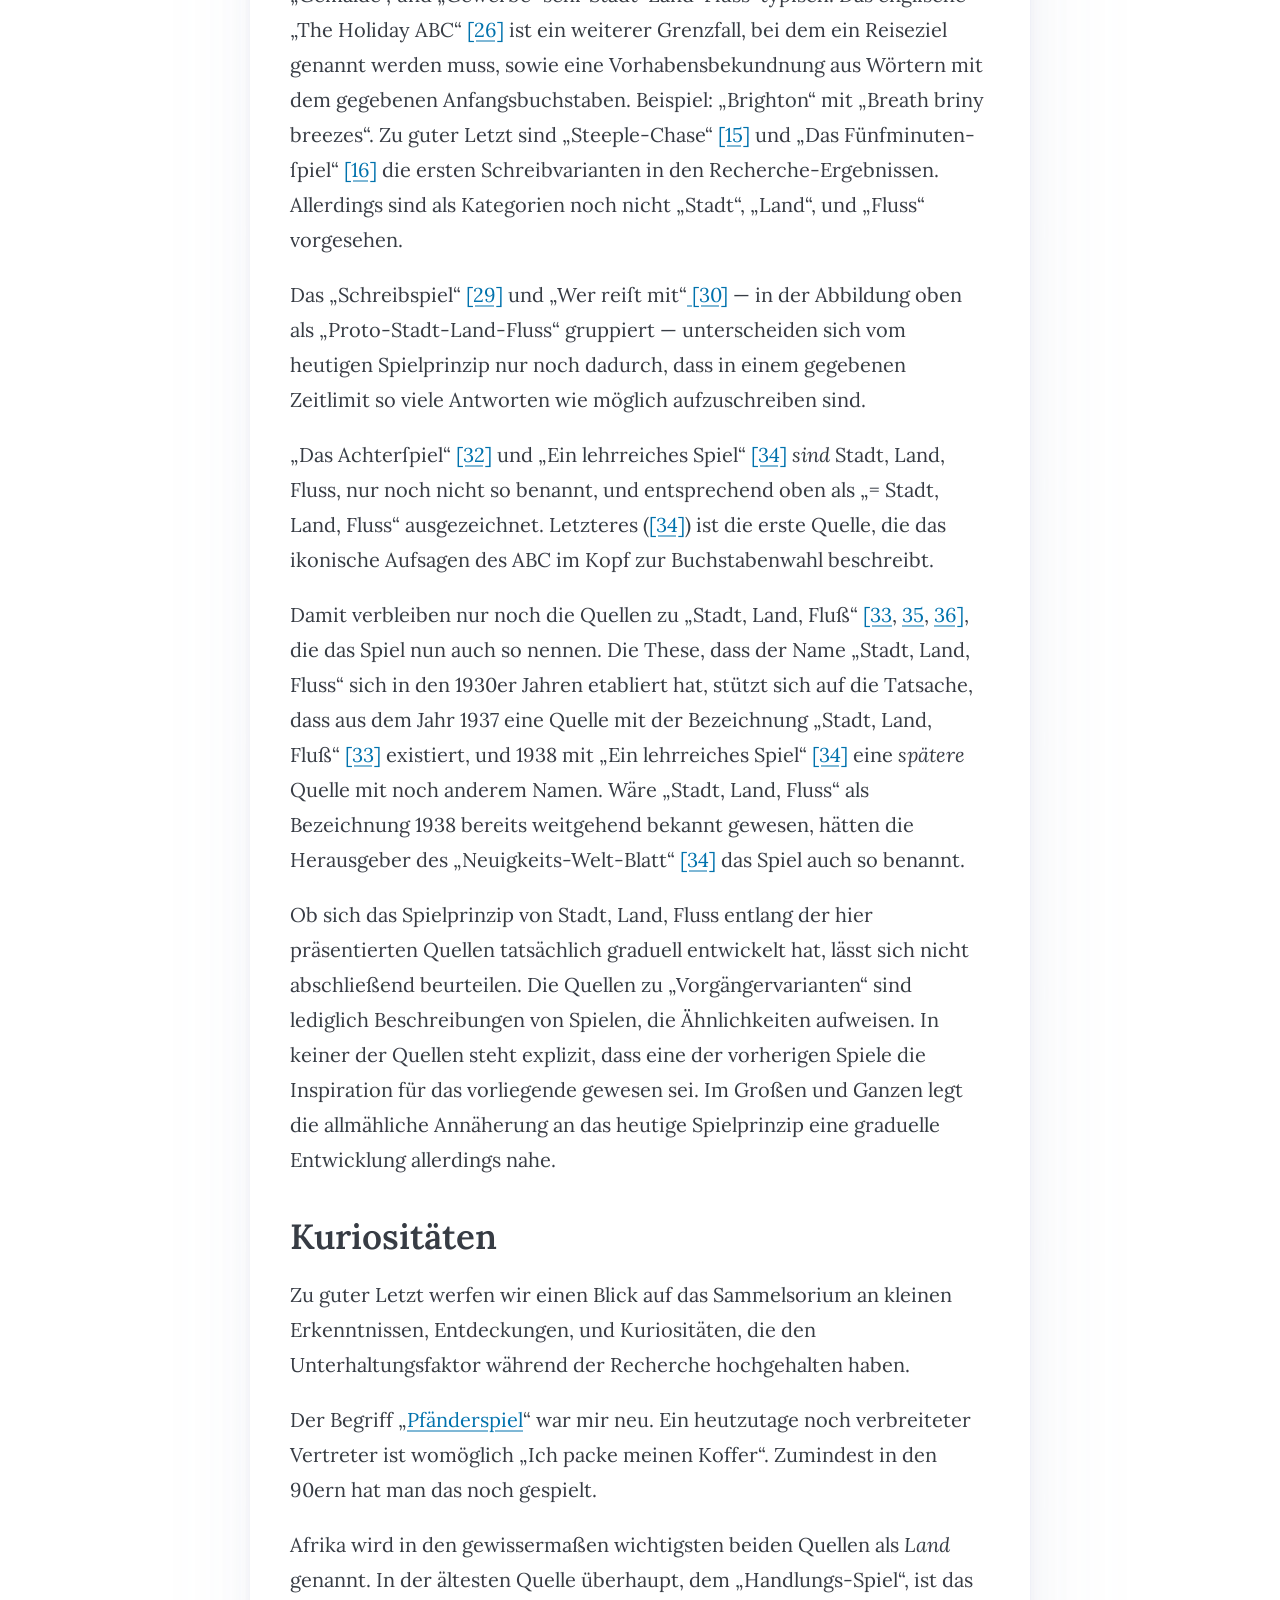
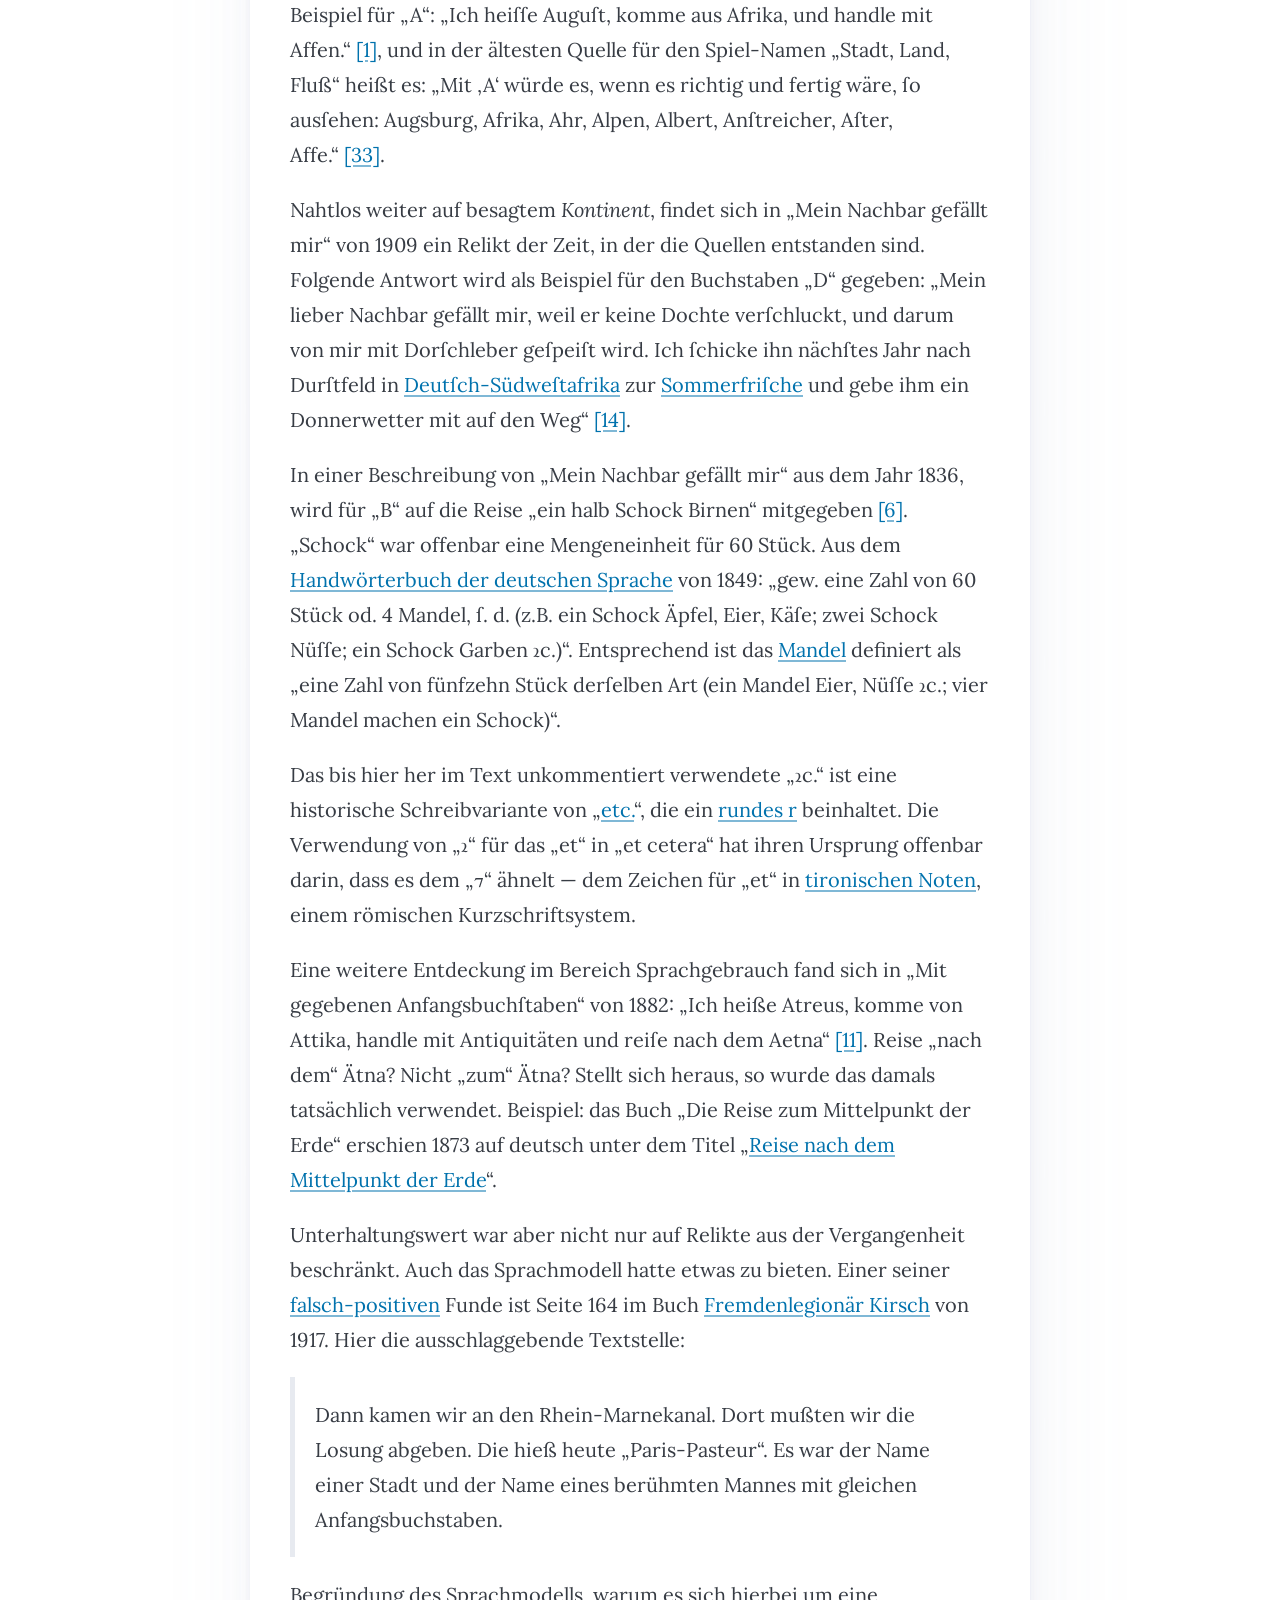
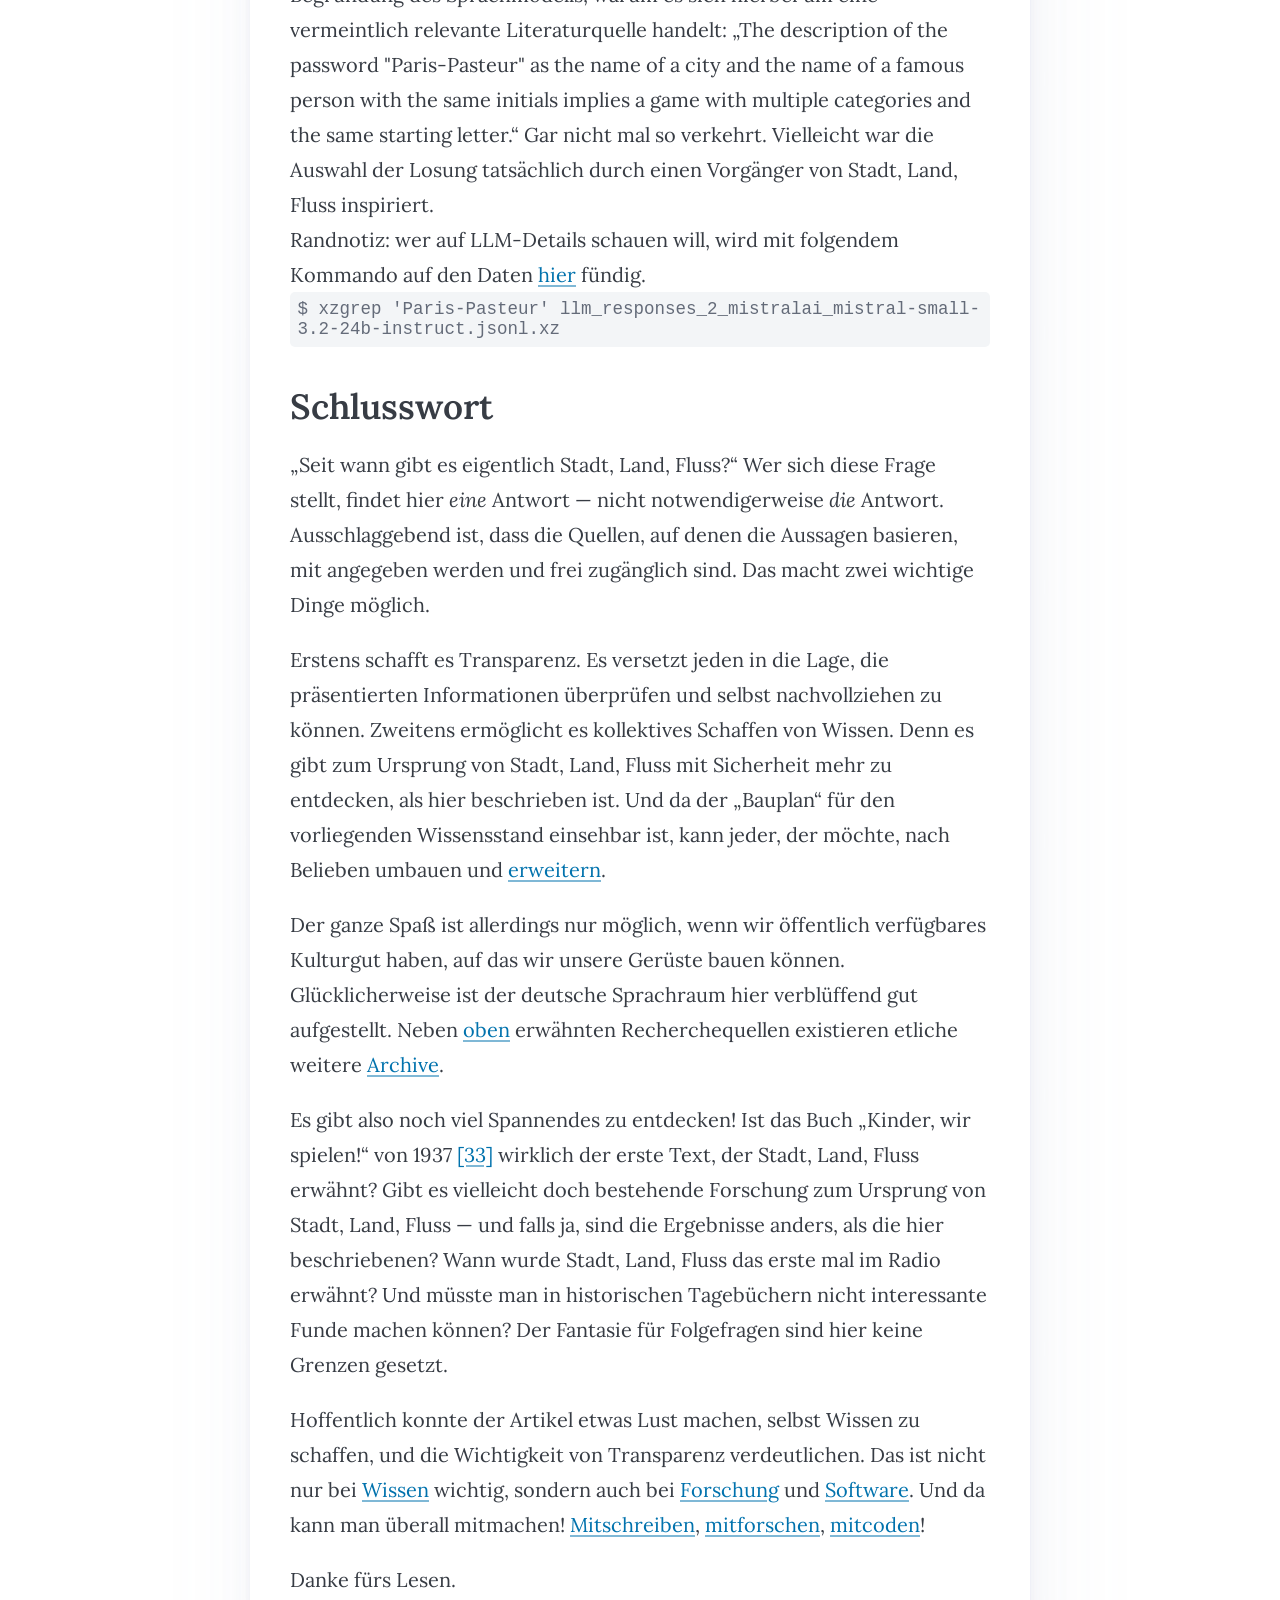
==== commit 97b9f7de: "remove a word" ====
--- a/docs/index.html
+++ b/docs/index.html
@@ -210,7 +210,7 @@
                         href="#motivation">keine Antwort</a> zu haben. Zumindest keine mit Quellenangaben.
                 </p>
                 <p>
-                    Damit zukünftige Suchen zum Ursprung des Spieleklassikers fortan nicht mehr leer ausgehen,
+                    Damit zukünftige Suchen zum Ursprung des Spieleklassikers nicht mehr leer ausgehen,
                     beschreibt dieser Artikel ein kleines <a href="#toc">Recherche-Projekt</a>, das folgendes Ergebnis
                     liefert:
                     den Namen „Stadt, Land, Fluss“ gibt es seit spätestens 1937&nbsp;<a href="#lit33"
@@ -359,17 +359,17 @@
                 </p>
                 <ul>
                     <li>Stadt – Land – Fluss: Sozialer Wandel im regionalen Kontext&nbsp;<a
-                            href="https://doi.org/10.1007/978-3-658-16001-2">↗</a></li>
+                            href="https://doi.org/10.1007/978-3-658-16001-2">↗&#xFE0E;</a></li>
                     <li>Stadt. Land. Fluss. : ein Hochwasserschutz für die Ortschaft Hofarnsdorf in der Wachau&nbsp;<a
-                            href="https://doi.org/10.34726/hss.2015.27533">↗</a></li>
+                            href="https://doi.org/10.34726/hss.2015.27533">↗&#xFE0E;</a></li>
                     <li>Stadt — Land — Fluß... Alstergeschichten&nbsp;<a
-                            href="https://doi.org/10.1007/978-3-663-10270-0_7">↗</a></li>
+                            href="https://doi.org/10.1007/978-3-663-10270-0_7">↗&#xFE0E;</a></li>
                     <li>Stadt, Land, Fluss. Deutschlandbilder im deutschen zeitgenössischen Film&nbsp;<a
-                            href="https://hdl.handle.net/11392/1378146">↗</a></li>
+                            href="https://hdl.handle.net/11392/1378146">↗&#xFE0E;</a></li>
                     <li>stadt.land.fluss : neue Identität für Innsbrucks Uferzone&nbsp;<a
-                            href="https://doi.org/10.34726/hss.2014.24531">↗</a></li>
+                            href="https://doi.org/10.34726/hss.2014.24531">↗&#xFE0E;</a></li>
                     <li>Stadt, Land, Fluss : Natur- und Stadtlandschaften digital fotografieren&nbsp;<a
-                            href="http://www.deutsche-digitale-bibliothek.de/item/XDGWMBD6NNZMZ3GNRGTJKTRFHMW5VUZI">↗</a>
+                            href="http://www.deutsche-digitale-bibliothek.de/item/XDGWMBD6NNZMZ3GNRGTJKTRFHMW5VUZI">↗&#xFE0E;</a>
                     </li>
                 </ul>
                 <p>
@@ -803,189 +803,190 @@
                     <li id="lit1">
                         <em>Das Handlungs-Spiel</em> in „Deutſches Leſebuch für die erſten Anfänger“ von Carl
                         Friedrich Splittegarb (1784) S. 17 <a
-                            href="https://archive.org/details/477674860/page/16/mode/1up">↗</a>, <a
-                            href="https://scripta.bbf.dipf.de/viewer/image/477674860/24/">↗</a>, <a
-                            href="https://www.deutsche-digitale-bibliothek.de/item/FJIESVQRLXM6FHKL4GQHREZCB6YGGPQ3">↗</a>
+                            href="https://archive.org/details/477674860/page/16/mode/1up">↗&#xFE0E;</a>, <a
+                            href="https://scripta.bbf.dipf.de/viewer/image/477674860/24/">↗&#xFE0E;</a>, <a
+                            href="https://www.deutsche-digitale-bibliothek.de/item/FJIESVQRLXM6FHKL4GQHREZCB6YGGPQ3">↗&#xFE0E;</a>
                     </li>
                     <li id="lit2">
                         <em>Das Kaufmannsſpiel</em> in „Der angenehme Gesellſchafter“ von „Der Sammler“ (1791) S. 9
-                        <a href="https://www.google.de/books/edition/Der_angenehme_Gesellschafter/fygPiVhRZUoC">↗</a>
+                        <a
+                            href="https://www.google.de/books/edition/Der_angenehme_Gesellschafter/fygPiVhRZUoC">↗&#xFE0E;</a>
                     </li>
                     <li id="lit3">
                         <em>Züge aus dem Leben</em> in „Morgenblatt für gebildete Stände vom 13.08.1814“ S. 3 <a
-                            href="https://mdz-nbn-resolving.de/view:bsb10531670_00163_u001">↗</a>
+                            href="https://mdz-nbn-resolving.de/view:bsb10531670_00163_u001">↗&#xFE0E;</a>
                     </li>
                     <li id="lit4">
                         <em>Das Kaufmannsſpiel</em> in „Gesellſchaftliche Spiele für Kinder und junge Leute“ (1817)
-                        S. 167 <a href="https://doi.org/10.58003/ums.book-2022-39">↗</a>
+                        S. 167 <a href="https://doi.org/10.58003/ums.book-2022-39">↗&#xFE0E;</a>
                     </li>
                     <li id="lit5">
                         <em>Anekdoten</em> in „Der Sammler vom 03.11.1831“ S. 3 <a
-                            href="https://anno.onb.ac.at/cgi-content/anno?aid=sam&datum=18311103&seite=3">↗</a>
+                            href="https://anno.onb.ac.at/cgi-content/anno?aid=sam&datum=18311103&seite=3">↗&#xFE0E;</a>
                     </li>
                     <li id="lit6">
                         <em>Mein Nachbar gefällt mir</em> in „Die reinste Quelle jugendlicher Freuden, oder 300
                         Spiele“ von Johann Adolf Ludwig Werner (1836) S. 128 <a
-                            href="https://digital.staatsbibliothek-berlin.de/werkansicht?PPN=PPN766629139&PHYSID=PHYS_0146">↗</a>,
-                        <a href="http://resolver.staatsbibliothek-berlin.de/SBB0000F01D00000000">↗</a>
+                            href="https://digital.staatsbibliothek-berlin.de/werkansicht?PPN=PPN766629139&PHYSID=PHYS_0146">↗&#xFE0E;</a>,
+                        <a href="http://resolver.staatsbibliothek-berlin.de/SBB0000F01D00000000">↗&#xFE0E;</a>
                     </li>
                     <li id="lit7">
                         <em>Le Logement</em> in „Jeux et exercises de jeunes filles“ von Chabreul (1860) S. 192 <a
-                            href="https://digital.staatsbibliothek-berlin.de/werkansicht?PPN=PPN767214722&PHYSID=PHYS_0203">↗</a>,
-                        <a href="http://resolver.staatsbibliothek-berlin.de/SBB0000F31100000000">↗</a>
+                            href="https://digital.staatsbibliothek-berlin.de/werkansicht?PPN=PPN767214722&PHYSID=PHYS_0203">↗&#xFE0E;</a>,
+                        <a href="http://resolver.staatsbibliothek-berlin.de/SBB0000F31100000000">↗&#xFE0E;</a>
                     </li>
                     <li id="lit8">
                         <em>Das ABC-Spiel</em> in „Kinder-Conversations-Lexikon“ von Wilhelm Weiss (1874) S. 724 <a
-                            href="https://digital.staatsbibliothek-berlin.de/werkansicht?PPN=PPN745861873&PHYSID=PHYS_0732">↗</a>,
-                        <a href="http://resolver.staatsbibliothek-berlin.de/SBB0000D78500000000">↗</a>
+                            href="https://digital.staatsbibliothek-berlin.de/werkansicht?PPN=PPN745861873&PHYSID=PHYS_0732">↗&#xFE0E;</a>,
+                        <a href="http://resolver.staatsbibliothek-berlin.de/SBB0000D78500000000">↗&#xFE0E;</a>
                     </li>
                     <li id="lit9">
                         <em>Mein Nachbar gefällt mir</em> in „Encyklopädie der Gesellschafts-Spiele“ von Ludwig
                         Alvensleben (1874) S. 228 <a
-                            href="https://digital.staatsbibliothek-berlin.de/werkansicht?PPN=PPN745139280&PHYSID=PHYS_0256">↗</a>,
-                        <a href="http://resolver.staatsbibliothek-berlin.de/SBB0000D5DF00000000">↗</a>
+                            href="https://digital.staatsbibliothek-berlin.de/werkansicht?PPN=PPN745139280&PHYSID=PHYS_0256">↗&#xFE0E;</a>,
+                        <a href="http://resolver.staatsbibliothek-berlin.de/SBB0000D5DF00000000">↗&#xFE0E;</a>
                     </li>
                     <li id="lit10">
                         <em>Mein Nachbar gefällt mir</em> in „Deutschlands spielende Jugend“ von F. A. L. Jakob
                         (1879) S. 292 <a
-                            href="https://digital.staatsbibliothek-berlin.de/werkansicht?PPN=PPN746636121&PHYSID=PHYS_0308">↗</a>,
-                        <a href="http://resolver.staatsbibliothek-berlin.de/SBB0000DB7C00000000">↗</a>
+                            href="https://digital.staatsbibliothek-berlin.de/werkansicht?PPN=PPN746636121&PHYSID=PHYS_0308">↗&#xFE0E;</a>,
+                        <a href="http://resolver.staatsbibliothek-berlin.de/SBB0000DB7C00000000">↗&#xFE0E;</a>
                     </li>
                     <li id="lit11">
                         <em>Mit gegebenen Anfangsbuchſtaben</em> in „Illustrirtes allgemeines Familien-Spielbuch“
                         von Dr. Jan Daniel Georgens (1882) S. 12 <a
-                            href="https://digital.staatsbibliothek-berlin.de/werkansicht?PPN=PPN745171761&PHYSID=PHYS_0066">↗</a>,
-                        <a href="http://resolver.staatsbibliothek-berlin.de/SBB0000D62500010000">↗</a>
+                            href="https://digital.staatsbibliothek-berlin.de/werkansicht?PPN=PPN745171761&PHYSID=PHYS_0066">↗&#xFE0E;</a>,
+                        <a href="http://resolver.staatsbibliothek-berlin.de/SBB0000D62500010000">↗&#xFE0E;</a>
                     </li>
                     <li id="lit12">
                         <em>Das ABC-Spiel</em> in „Das Buch der Spiele und Unterhaltungen für Knaben und Mädchen“
                         von Erich Sartorius (1887) S. 25 <a
-                            href="https://digital.staatsbibliothek-berlin.de/werkansicht?PPN=PPN745998186&PHYSID=PHYS_0027">↗</a>,
-                        <a href="http://resolver.staatsbibliothek-berlin.de/SBB0000D7A000000000">↗</a>
+                            href="https://digital.staatsbibliothek-berlin.de/werkansicht?PPN=PPN745998186&PHYSID=PHYS_0027">↗&#xFE0E;</a>,
+                        <a href="http://resolver.staatsbibliothek-berlin.de/SBB0000D7A000000000">↗&#xFE0E;</a>
                     </li>
                     <li id="lit13">
                         <em>Die Poſt</em> in „Das Spiel im Zimmer“ von L. Mittenzwey (1887) S. 56 <a
-                            href="https://digital.staatsbibliothek-berlin.de/werkansicht?PPN=PPN745139965&PHYSID=PHYS_0070">↗</a>,
-                        <a href="http://resolver.staatsbibliothek-berlin.de/SBB0000D5E900000000">↗</a>
+                            href="https://digital.staatsbibliothek-berlin.de/werkansicht?PPN=PPN745139965&PHYSID=PHYS_0070">↗&#xFE0E;</a>,
+                        <a href="http://resolver.staatsbibliothek-berlin.de/SBB0000D5E900000000">↗&#xFE0E;</a>
                     </li>
                     <li id="lit14">
                         <em>Mein Nachbar gefällt mir</em> in „Das Spiel im Zimmer“ von L. Mittenzwey (1887) S. 51 <a
-                            href="https://digital.staatsbibliothek-berlin.de/werkansicht?PPN=PPN745139965&PHYSID=PHYS_0065">↗</a>,
-                        <a href="http://resolver.staatsbibliothek-berlin.de/SBB0000D5E900000000">↗</a>
+                            href="https://digital.staatsbibliothek-berlin.de/werkansicht?PPN=PPN745139965&PHYSID=PHYS_0065">↗&#xFE0E;</a>,
+                        <a href="http://resolver.staatsbibliothek-berlin.de/SBB0000D5E900000000">↗&#xFE0E;</a>
                     </li>
                     <li id="lit15">
                         <em>Steeple-Chase</em> in „Spielbuch“ von Robert Löwicke (1887) S. 102 <a
-                            href="https://digital.staatsbibliothek-berlin.de/werkansicht?PPN=PPN745605478&PHYSID=PHYS_0114">↗</a>,
-                        <a href="http://resolver.staatsbibliothek-berlin.de/SBB0000D71400000000">↗</a>
+                            href="https://digital.staatsbibliothek-berlin.de/werkansicht?PPN=PPN745605478&PHYSID=PHYS_0114">↗&#xFE0E;</a>,
+                        <a href="http://resolver.staatsbibliothek-berlin.de/SBB0000D71400000000">↗&#xFE0E;</a>
                     </li>
                     <li id="lit16">
                         <em>Das Fünfminutenſpiel</em> in „Beschäftigungsbuch für Mädchen“ von Marie Bürkner (1890)
                         S. 329 <a
-                            href="https://digital.staatsbibliothek-berlin.de/werkansicht?PPN=PPN746238983&PHYSID=PHYS_0345">↗</a>,
-                        <a href="http://resolver.staatsbibliothek-berlin.de/SBB0000D85900000000">↗</a>
+                            href="https://digital.staatsbibliothek-berlin.de/werkansicht?PPN=PPN746238983&PHYSID=PHYS_0345">↗&#xFE0E;</a>,
+                        <a href="http://resolver.staatsbibliothek-berlin.de/SBB0000D85900000000">↗&#xFE0E;</a>
                     </li>
                     <li id="lit17">
                         <em>Die Handlungsreisenden</em> in „Beschäftigungsbuch für Mädchen“ (1890) S. 319 <a
-                            href="https://digital.staatsbibliothek-berlin.de/werkansicht?PPN=PPN746238983&PHYSID=PHYS_0335">↗</a>,
-                        <a href="http://resolver.staatsbibliothek-berlin.de/SBB0000D85900000000">↗</a>
+                            href="https://digital.staatsbibliothek-berlin.de/werkansicht?PPN=PPN746238983&PHYSID=PHYS_0335">↗&#xFE0E;</a>,
+                        <a href="http://resolver.staatsbibliothek-berlin.de/SBB0000D85900000000">↗&#xFE0E;</a>
                     </li>
                     <li id="lit18">
                         <em>Die Poſt</em> in „Das Bewegungsspiel“ (1894) S. 79 <a
-                            href="https://digital.staatsbibliothek-berlin.de/werkansicht?PPN=PPN74518961X&PHYSID=PHYS_0093">↗</a>,
-                        <a href="http://resolver.staatsbibliothek-berlin.de/SBB0000D64A00000000">↗</a>
+                            href="https://digital.staatsbibliothek-berlin.de/werkansicht?PPN=PPN74518961X&PHYSID=PHYS_0093">↗&#xFE0E;</a>,
+                        <a href="http://resolver.staatsbibliothek-berlin.de/SBB0000D64A00000000">↗&#xFE0E;</a>
                     </li>
                     <li id="lit19">
                         <em>Reiſeſpiel</em> in „Das Buch der Jugend-Spiele und -Beschäftigungen“ von Felix Moser
                         (1899) S. 275 <a
-                            href="https://digital.staatsbibliothek-berlin.de/werkansicht?PPN=PPN745588514&PHYSID=PHYS_0295">↗</a>,
-                        <a href="http://resolver.staatsbibliothek-berlin.de/SBB0000D6E700000000">↗</a>
+                            href="https://digital.staatsbibliothek-berlin.de/werkansicht?PPN=PPN745588514&PHYSID=PHYS_0295">↗&#xFE0E;</a>,
+                        <a href="http://resolver.staatsbibliothek-berlin.de/SBB0000D6E700000000">↗&#xFE0E;</a>
                     </li>
                     <li id="lit20">
                         <em>Das ABC-Abfragen</em> in „Großes illustriertes Spielbuch für Mädchen“ von Jeanne Marie
                         Gayette-Georgens (1900) S. 1 <a
-                            href="https://digital.staatsbibliothek-berlin.de/werkansicht?PPN=PPN745158323&PHYSID=PHYS_0011">↗</a>,
-                        <a href="http://resolver.staatsbibliothek-berlin.de/SBB0000D61800000000">↗</a>
+                            href="https://digital.staatsbibliothek-berlin.de/werkansicht?PPN=PPN745158323&PHYSID=PHYS_0011">↗&#xFE0E;</a>,
+                        <a href="http://resolver.staatsbibliothek-berlin.de/SBB0000D61800000000">↗&#xFE0E;</a>
                     </li>
                     <li id="lit21">
                         <em>Der Handlungsreiſende</em> in „Wiener Hausfrauen-Zeitung vom 18.09.1904“ S. 7 <a
-                            href="https://anno.onb.ac.at/cgi-content/anno-plus?aid=whz&datum=1904&page=390">↗</a>
+                            href="https://anno.onb.ac.at/cgi-content/anno-plus?aid=whz&datum=1904&page=390">↗&#xFE0E;</a>
                     </li>
                     <li id="lit22">
                         <em>Mit gegebenen Anfangsbuchſtaben</em> in „Buch der Spiele“ von Alban von Hahn (1905) S. 8
                         <a
-                            href="https://digital.staatsbibliothek-berlin.de/werkansicht?PPN=PPN745865518&PHYSID=PHYS_0028">↗</a>,
-                        <a href="https://archive.org/details/BuchDerSpiele/page/8/mode/2up">↗</a>, <a
-                            href="http://resolver.staatsbibliothek-berlin.de/SBB0000D78C00000000">↗</a>
+                            href="https://digital.staatsbibliothek-berlin.de/werkansicht?PPN=PPN745865518&PHYSID=PHYS_0028">↗&#xFE0E;</a>,
+                        <a href="https://archive.org/details/BuchDerSpiele/page/8/mode/2up">↗&#xFE0E;</a>, <a
+                            href="http://resolver.staatsbibliothek-berlin.de/SBB0000D78C00000000">↗&#xFE0E;</a>
                     </li>
                     <li id="lit23">
                         <em>Das ABC der Großen oder das Reiſeſpiel</em> in „Das große illustrierte Spielbuch“ von
                         Theodor Rulemann (1909) S. 4 <a
-                            href="https://digital.staatsbibliothek-berlin.de/werkansicht?PPN=PPN745180493&PHYSID=PHYS_0024">↗</a>,
-                        <a href="http://resolver.staatsbibliothek-berlin.de/SBB0000D63400000000">↗</a>
+                            href="https://digital.staatsbibliothek-berlin.de/werkansicht?PPN=PPN745180493&PHYSID=PHYS_0024">↗&#xFE0E;</a>,
+                        <a href="http://resolver.staatsbibliothek-berlin.de/SBB0000D63400000000">↗&#xFE0E;</a>
                     </li>
                     <li id="lit24">
                         <em>Mein Nachbar gefällt mir</em> in „Das große illustrierte Spielbuch“ von Theodor Rulemann
                         (1909) S. 70 <a
-                            href="https://digital.staatsbibliothek-berlin.de/werkansicht?PPN=PPN745180493&PHYSID=PHYS_0090">↗</a>,
-                        <a href="http://resolver.staatsbibliothek-berlin.de/SBB0000D63400000000">↗</a>
+                            href="https://digital.staatsbibliothek-berlin.de/werkansicht?PPN=PPN745180493&PHYSID=PHYS_0090">↗&#xFE0E;</a>,
+                        <a href="http://resolver.staatsbibliothek-berlin.de/SBB0000D63400000000">↗&#xFE0E;</a>
                     </li>
                     <li id="lit25">
                         <em>Mein Nachbar gefällt mir</em> in „Illustriertes Spielbuch für Knaben“ von Hermann Wagner
                         (1909) S. 302 <a
-                            href="https://digital.staatsbibliothek-berlin.de/werkansicht?PPN=PPN745846971&PHYSID=PHYS_0334">↗</a>,
-                        <a href="http://resolver.staatsbibliothek-berlin.de/SBB0000D76D00000000">↗</a>
+                            href="https://digital.staatsbibliothek-berlin.de/werkansicht?PPN=PPN745846971&PHYSID=PHYS_0334">↗&#xFE0E;</a>,
+                        <a href="http://resolver.staatsbibliothek-berlin.de/SBB0000D76D00000000">↗&#xFE0E;</a>
                     </li>
                     <li id="lit26">
                         <em>The Holiday ABC</em> in „The new Children's encyclopædia“ (1910) S. 104 <a
-                            href="https://digital.staatsbibliothek-berlin.de/werkansicht?PPN=PPN745280099&PHYSID=PHYS_0110">↗</a>,
-                        <a href="http://resolver.staatsbibliothek-berlin.de/SBB0000D67D00000000">↗</a>
+                            href="https://digital.staatsbibliothek-berlin.de/werkansicht?PPN=PPN745280099&PHYSID=PHYS_0110">↗&#xFE0E;</a>,
+                        <a href="http://resolver.staatsbibliothek-berlin.de/SBB0000D67D00000000">↗&#xFE0E;</a>
                     </li>
                     <li id="lit27">
                         <em>Das Handel-Bandel-Spiel</em> in „Spiel und Spaß und noch etwas“ von K. Dorenwell (1911)
                         S. 104 <a
-                            href="https://digital.staatsbibliothek-berlin.de/werkansicht?PPN=PPN745725198&PHYSID=PHYS_0048">↗</a>,
-                        <a href="http://resolver.staatsbibliothek-berlin.de/SBB0000D73300000000">↗</a>
+                            href="https://digital.staatsbibliothek-berlin.de/werkansicht?PPN=PPN745725198&PHYSID=PHYS_0048">↗&#xFE0E;</a>,
+                        <a href="http://resolver.staatsbibliothek-berlin.de/SBB0000D73300000000">↗&#xFE0E;</a>
                     </li>
                     <li id="lit28">
                         <em>Mein Nachbar gefällt mir</em> in „Deutschlands spielende Jugend“ von F. A. L. Jakob
                         (1911) S. 720 <a
-                            href="https://digital.staatsbibliothek-berlin.de/werkansicht?PPN=PPN74518166X&PHYSID=PHYS_0740">↗</a>,
-                        <a href="http://resolver.staatsbibliothek-berlin.de/SBB0000D63700000000">↗</a>
+                            href="https://digital.staatsbibliothek-berlin.de/werkansicht?PPN=PPN74518166X&PHYSID=PHYS_0740">↗&#xFE0E;</a>,
+                        <a href="http://resolver.staatsbibliothek-berlin.de/SBB0000D63700000000">↗&#xFE0E;</a>
                     </li>
                     <li id="lit29">
                         <em>Schreibspiel</em> in „Spiele aus meiner Jugend für die Jugend“ von Louisa Cortin-Gehr
                         (1911) S. 26 <a
-                            href="https://digital.staatsbibliothek-berlin.de/werkansicht?PPN=PPN745127436&PHYSID=PHYS_0030">↗</a>,
-                        <a href="http://resolver.staatsbibliothek-berlin.de/SBB0000D5C000000000">↗</a>
+                            href="https://digital.staatsbibliothek-berlin.de/werkansicht?PPN=PPN745127436&PHYSID=PHYS_0030">↗&#xFE0E;</a>,
+                        <a href="http://resolver.staatsbibliothek-berlin.de/SBB0000D5C000000000">↗&#xFE0E;</a>
                     </li>
                     <li id="lit30">
                         <em>Wer reiſt mit</em> in „Hohenſtein-Ernſtthaler Tageblatt vom 17.07.1912“ S. 8 <a
-                            href="https://www.deutsche-digitale-bibliothek.de/newspaper/item/WFA5IB3GTO5HDP53OCOSLJ34BYFW3IYB?issuepage=8">↗</a>
+                            href="https://www.deutsche-digitale-bibliothek.de/newspaper/item/WFA5IB3GTO5HDP53OCOSLJ34BYFW3IYB?issuepage=8">↗&#xFE0E;</a>
                     </li>
                     <li id="lit31">
                         <em>ABC-Spiel</em> in „Heidelberger Volksblatt vom 05.07.1934“ S. 5 <a
-                            href="https://www.deutsche-digitale-bibliothek.de/newspaper/item/OUESK6LOODIHIG2LHZ6VJLCZ7H472OLW?issuepage=5">↗</a>
+                            href="https://www.deutsche-digitale-bibliothek.de/newspaper/item/OUESK6LOODIHIG2LHZ6VJLCZ7H472OLW?issuepage=5">↗&#xFE0E;</a>
                     </li>
                     <li id="lit32">
                         <em>Das Achterſpiel</em> in „Der Wiener Tag vom 29.07.1934“ S. 26 <a
-                            href="https://anno.onb.ac.at/cgi-content/anno?aid=tag&datum=19340729&seite=29">↗</a>
+                            href="https://anno.onb.ac.at/cgi-content/anno?aid=tag&datum=19340729&seite=29">↗&#xFE0E;</a>
                     </li>
                     <li id="lit33">
                         <em>Stadt, Land, Fluß</em> in „Kinder, wir spielen!“ von Ilse Obrig (1937) S. 17 <a
-                            href="https://d-nb.info/575286601">↗</a>
+                            href="https://d-nb.info/575286601">↗&#xFE0E;</a>
                     </li>
                     <li id="lit34">
                         <em>Ein lehrreiches Spiel</em> in „Neuigkeits-Welt-Blatt (Wien) vom 20.02.1938“ S. 43 <a
-                            href="https://anno.onb.ac.at/cgi-content/anno?aid=nws&datum=19380220&seite=43">↗</a>
+                            href="https://anno.onb.ac.at/cgi-content/anno?aid=nws&datum=19380220&seite=43">↗&#xFE0E;</a>
                     </li>
                     <li id="lit35">
                         <em>Stadt, Land, Fluß</em> in „German Club Manual“ von Emma Marie Birkmaier (1949) S. 70 <a
-                            href="https://brittlebooks.library.illinois.edu/brittlebooks_closed/Books2009-03/birkem0001gerclu/birkem0001gerclu.pdf">↗</a>,
-                        <a href="https://www.google.de/books/edition/German_Club_Manual/Gf69NIjadmsC">↗</a>
+                            href="https://brittlebooks.library.illinois.edu/brittlebooks_closed/Books2009-03/birkem0001gerclu/birkem0001gerclu.pdf">↗&#xFE0E;</a>,
+                        <a href="https://www.google.de/books/edition/German_Club_Manual/Gf69NIjadmsC">↗&#xFE0E;</a>
                     </li>
                     <li id="lit36">
                         <em>Stadt, Land, Fluß</em> in „Österreichische Zeitung vom 14.11.1954“ S. 9 <a
-                            href="https://anno.onb.ac.at/cgi-content/anno?aid=oez&datum=19541114&seite=9">↗</a>
+                            href="https://anno.onb.ac.at/cgi-content/anno?aid=oez&datum=19541114&seite=9">↗&#xFE0E;</a>
                     </li>
                 </ol>
             </section>
@@ -1090,7 +1091,7 @@
             if (sourceNum > 1) {
                 html += `,`
             }
-            html += ` <a href="${source}">↗</a>`
+            html += ` <a href="${source}">↗&#xFE0E;</a>`
             sourceNum += 1;
         }
         html += '</p><p class="overlay-cats">'
